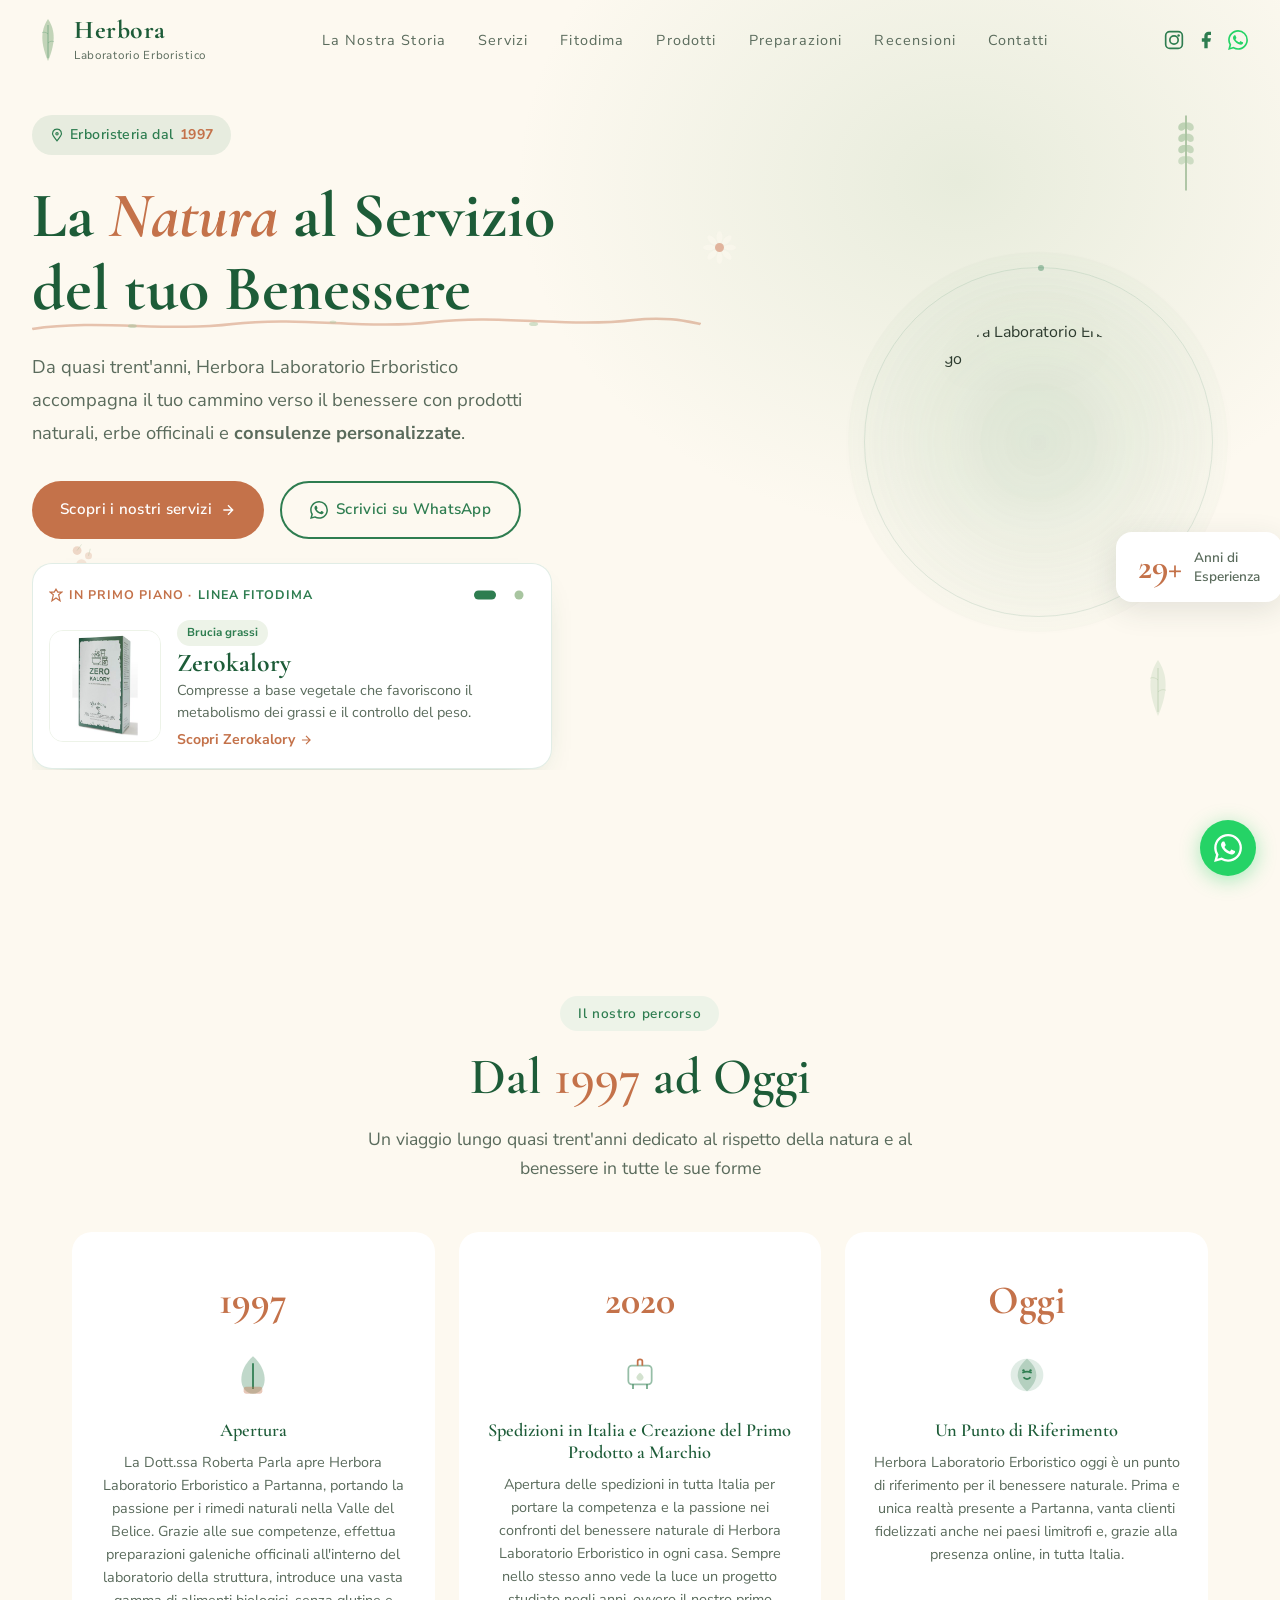
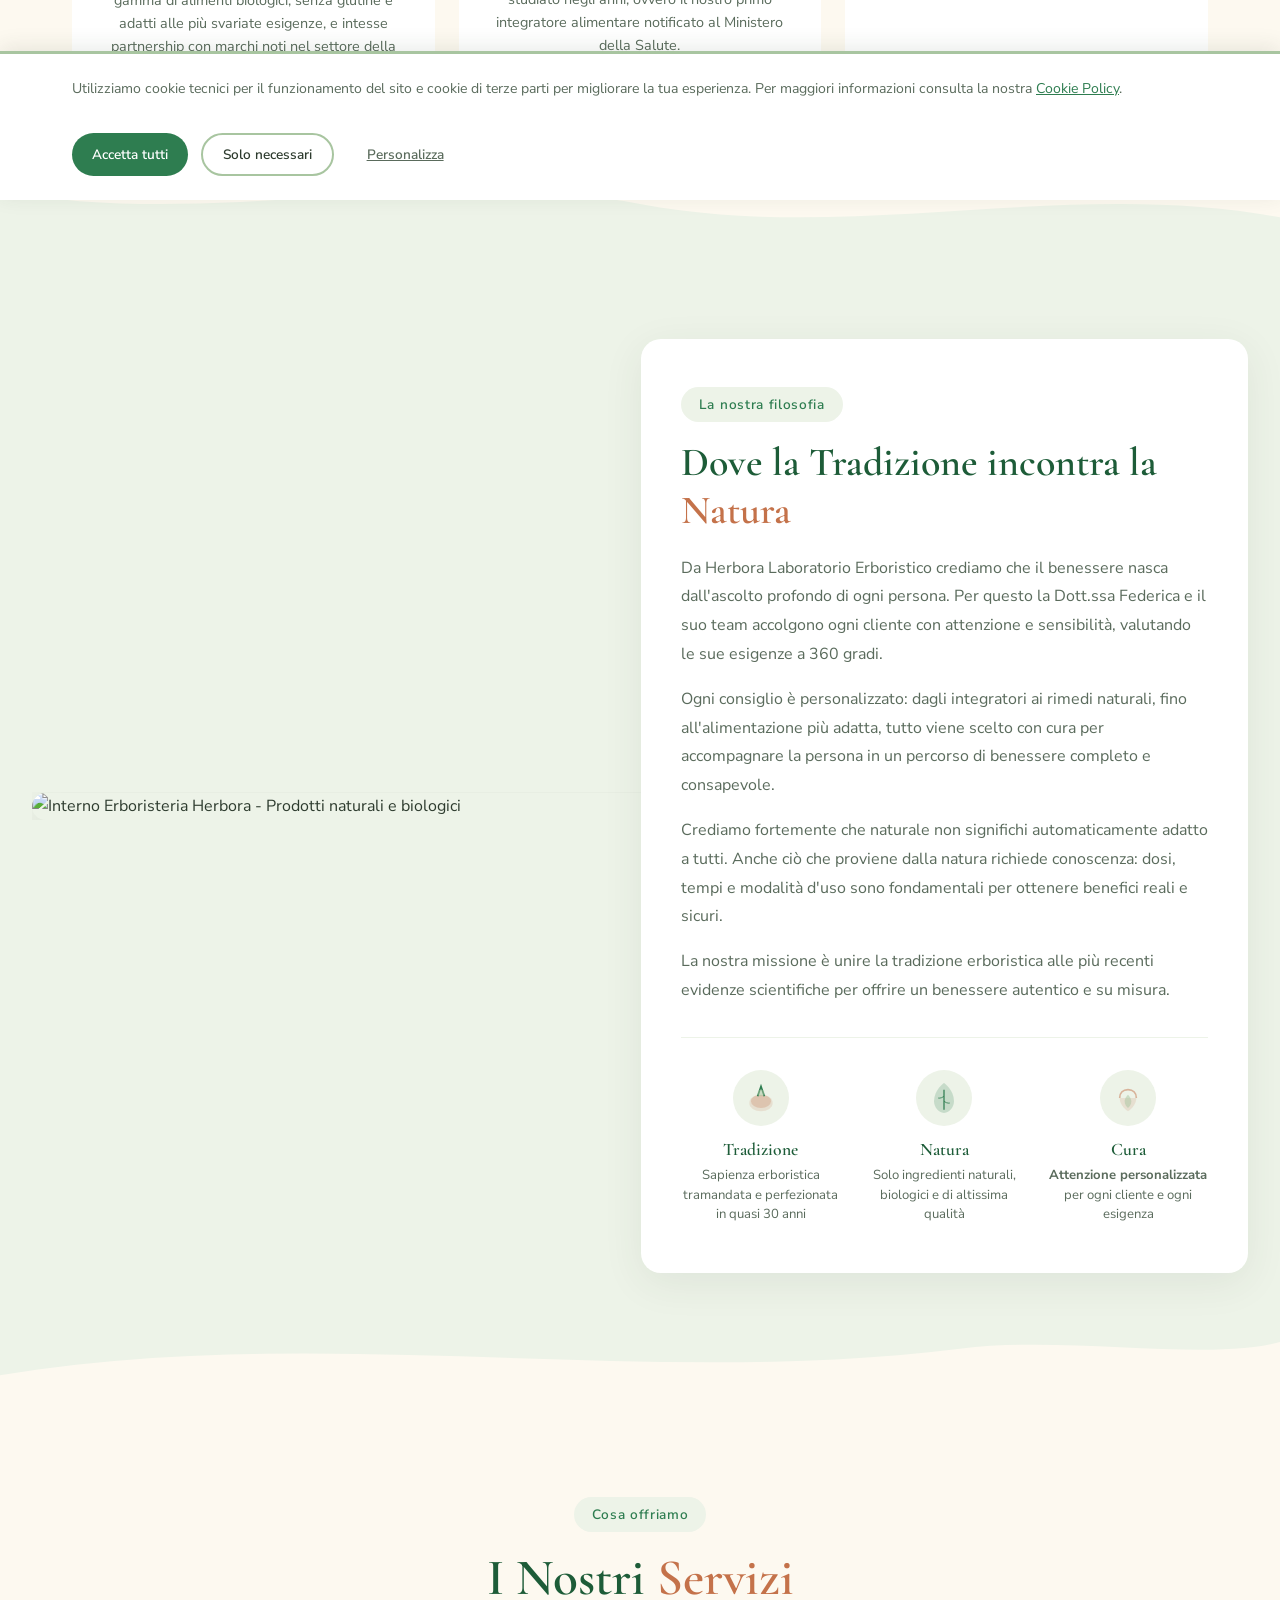
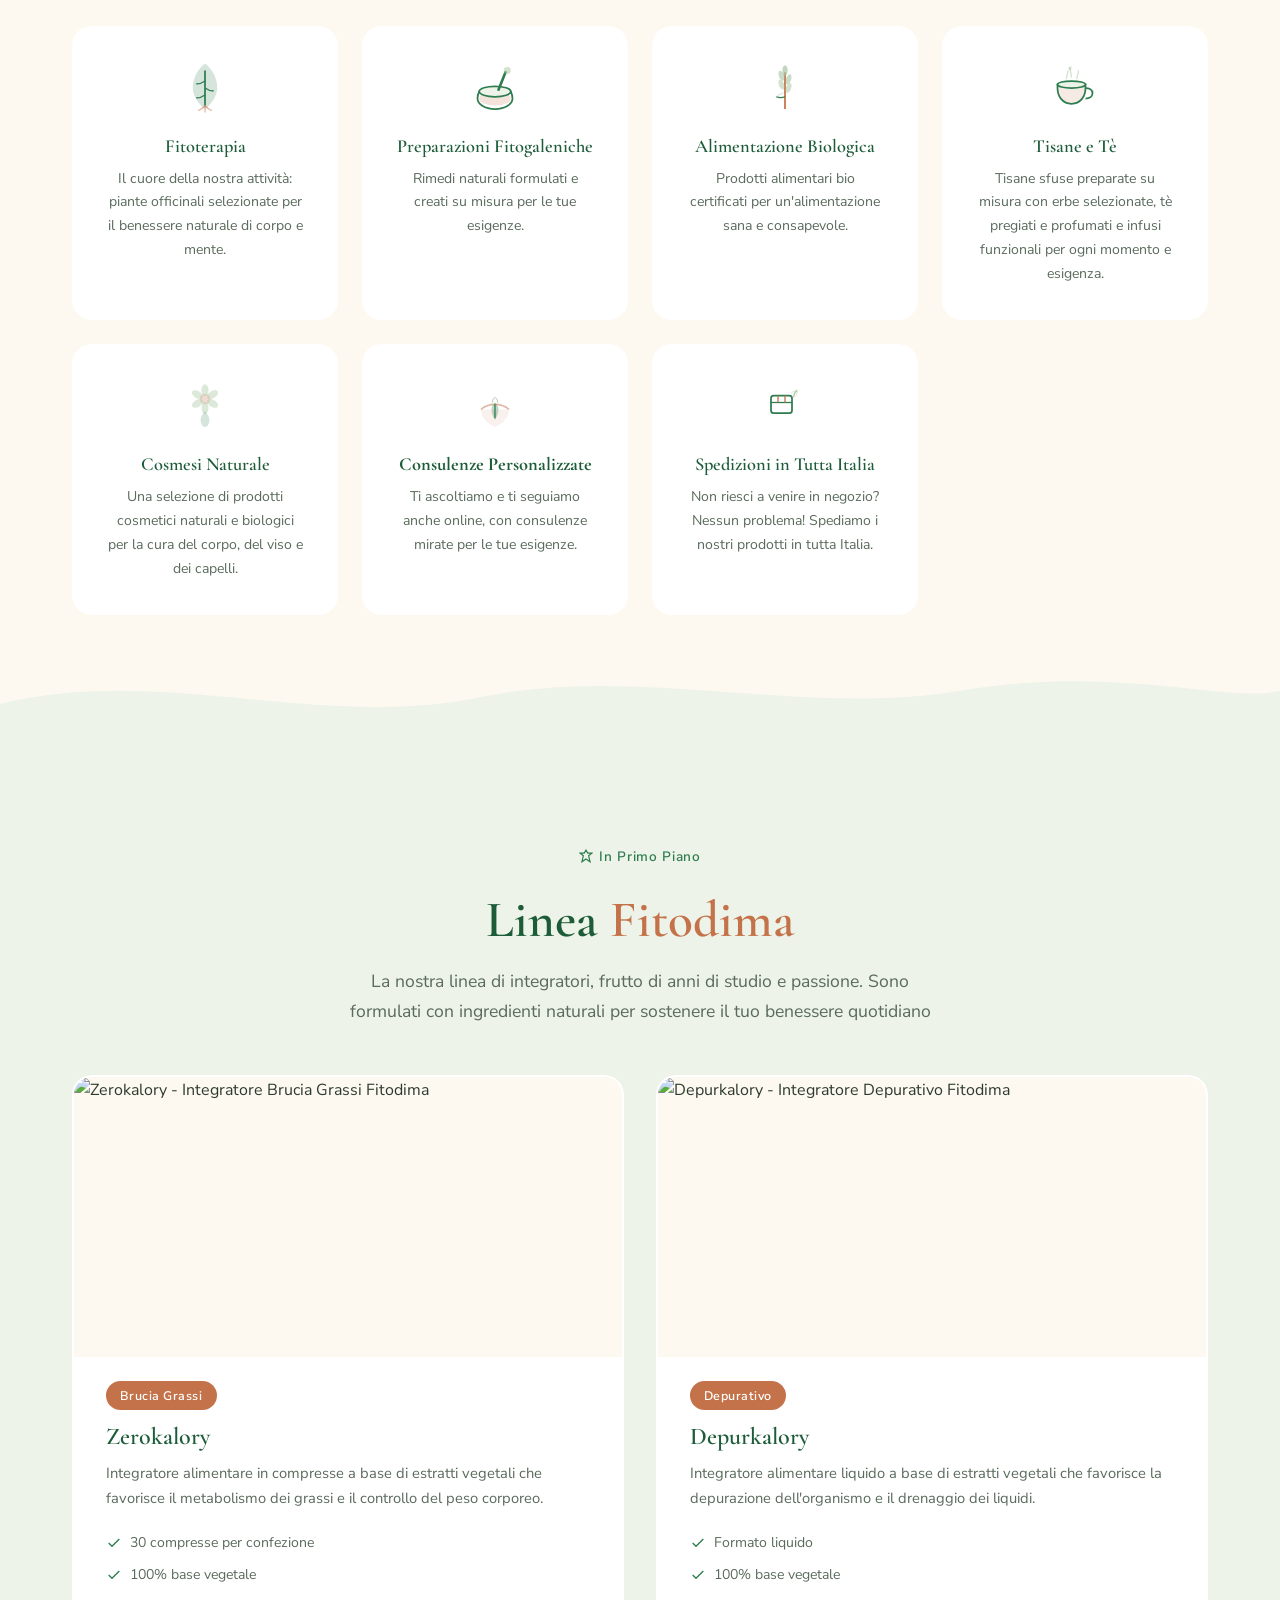
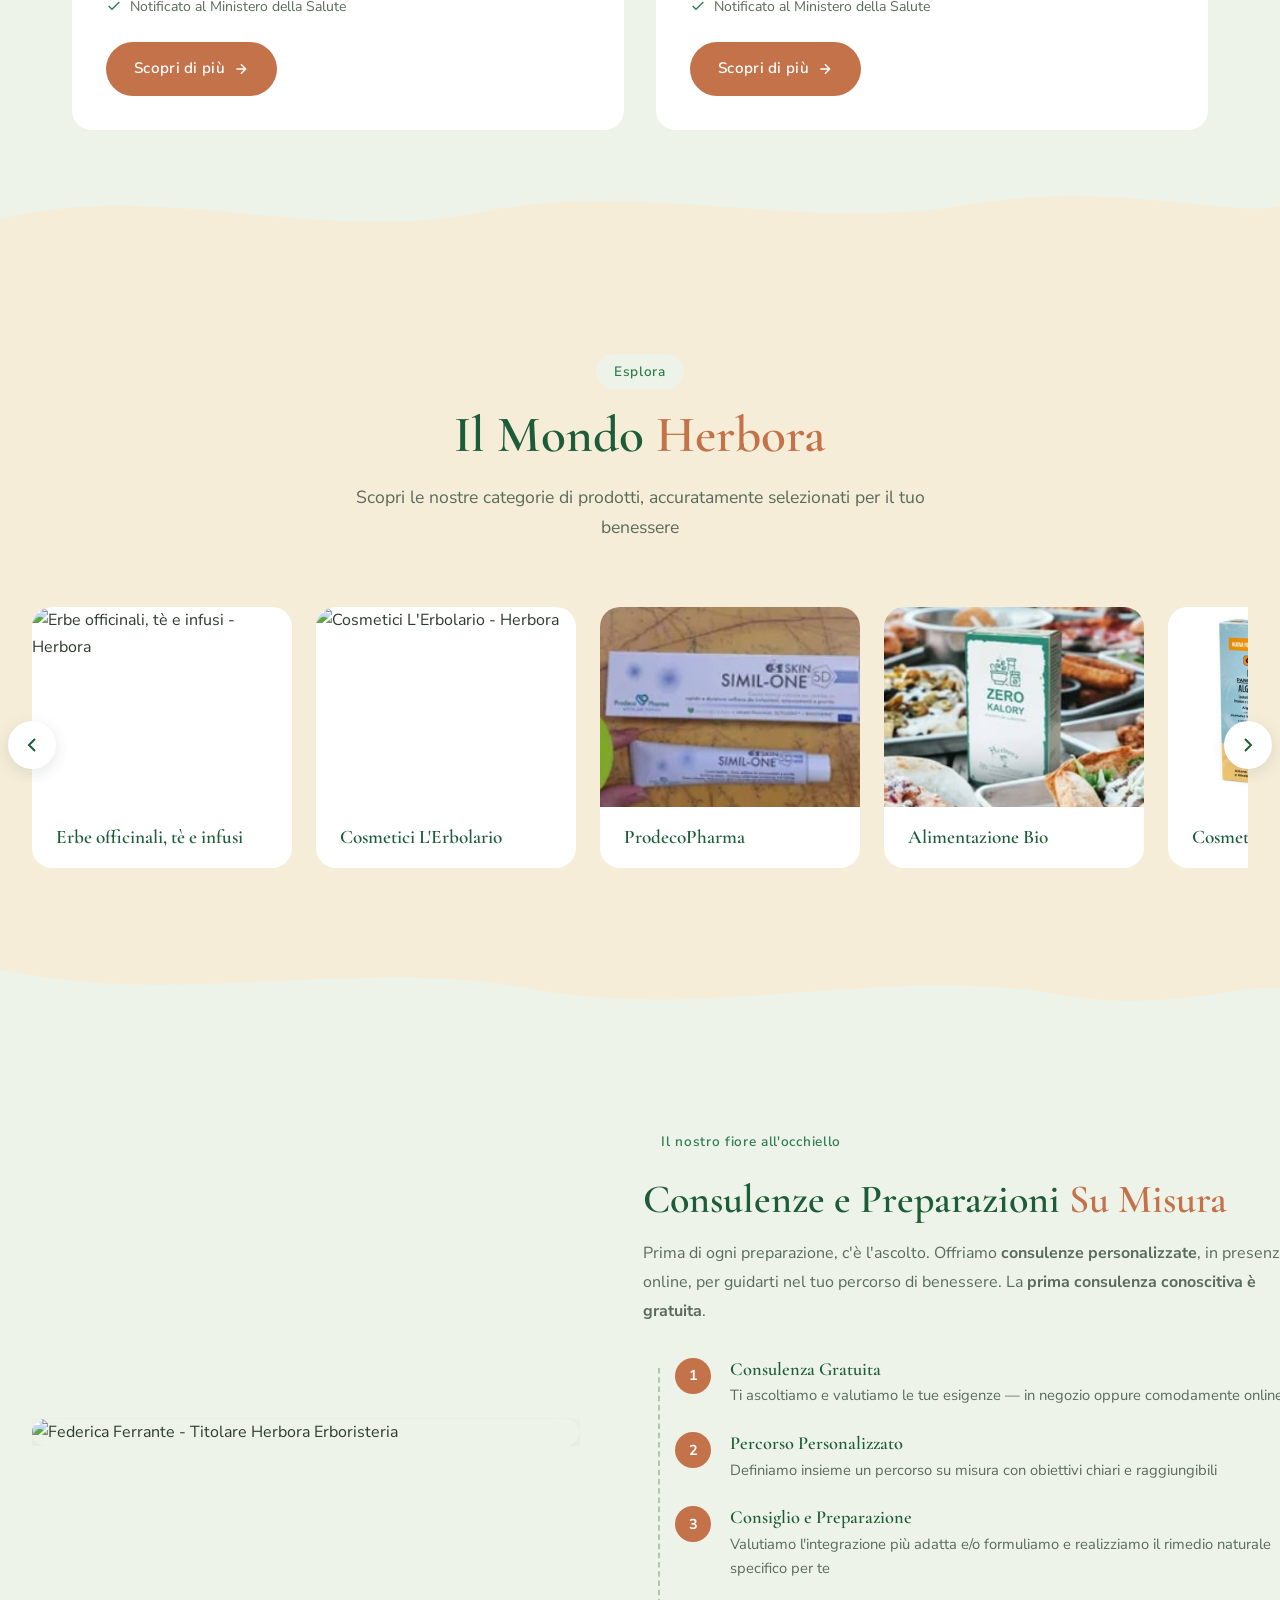
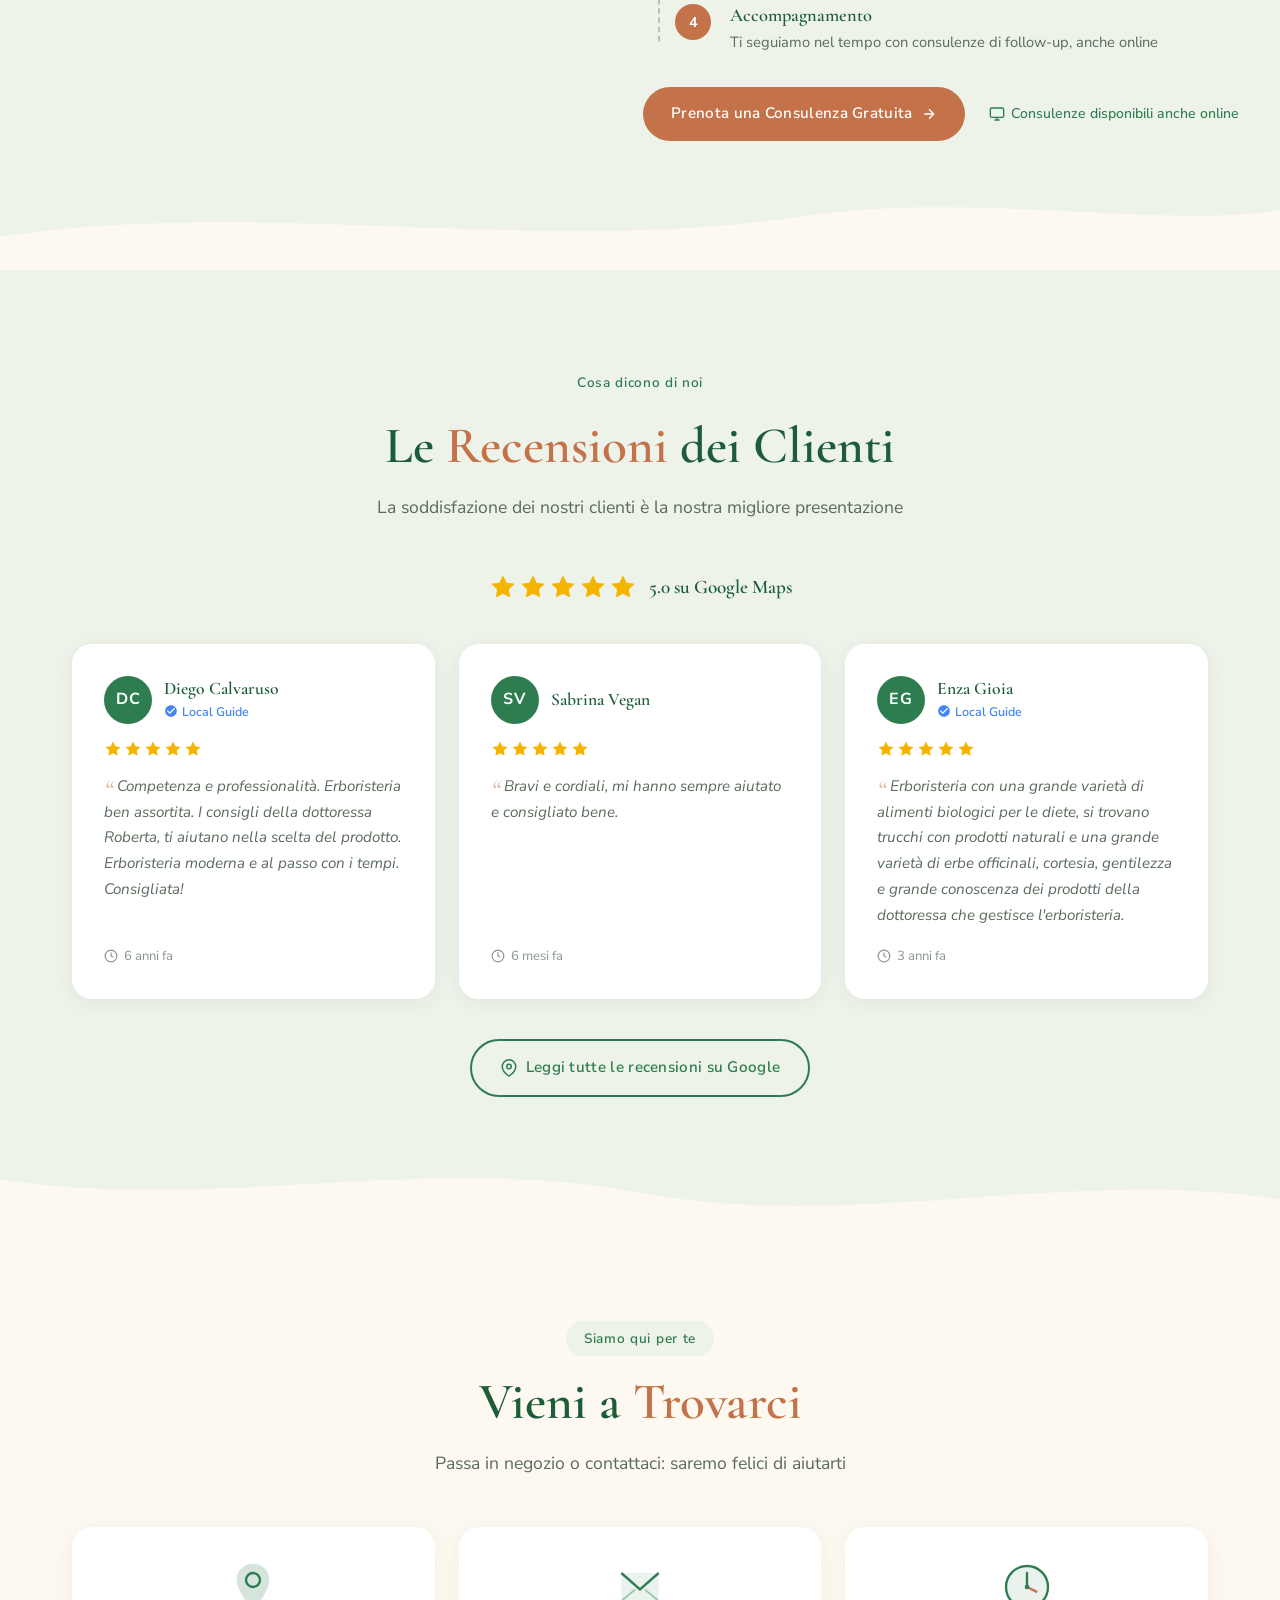
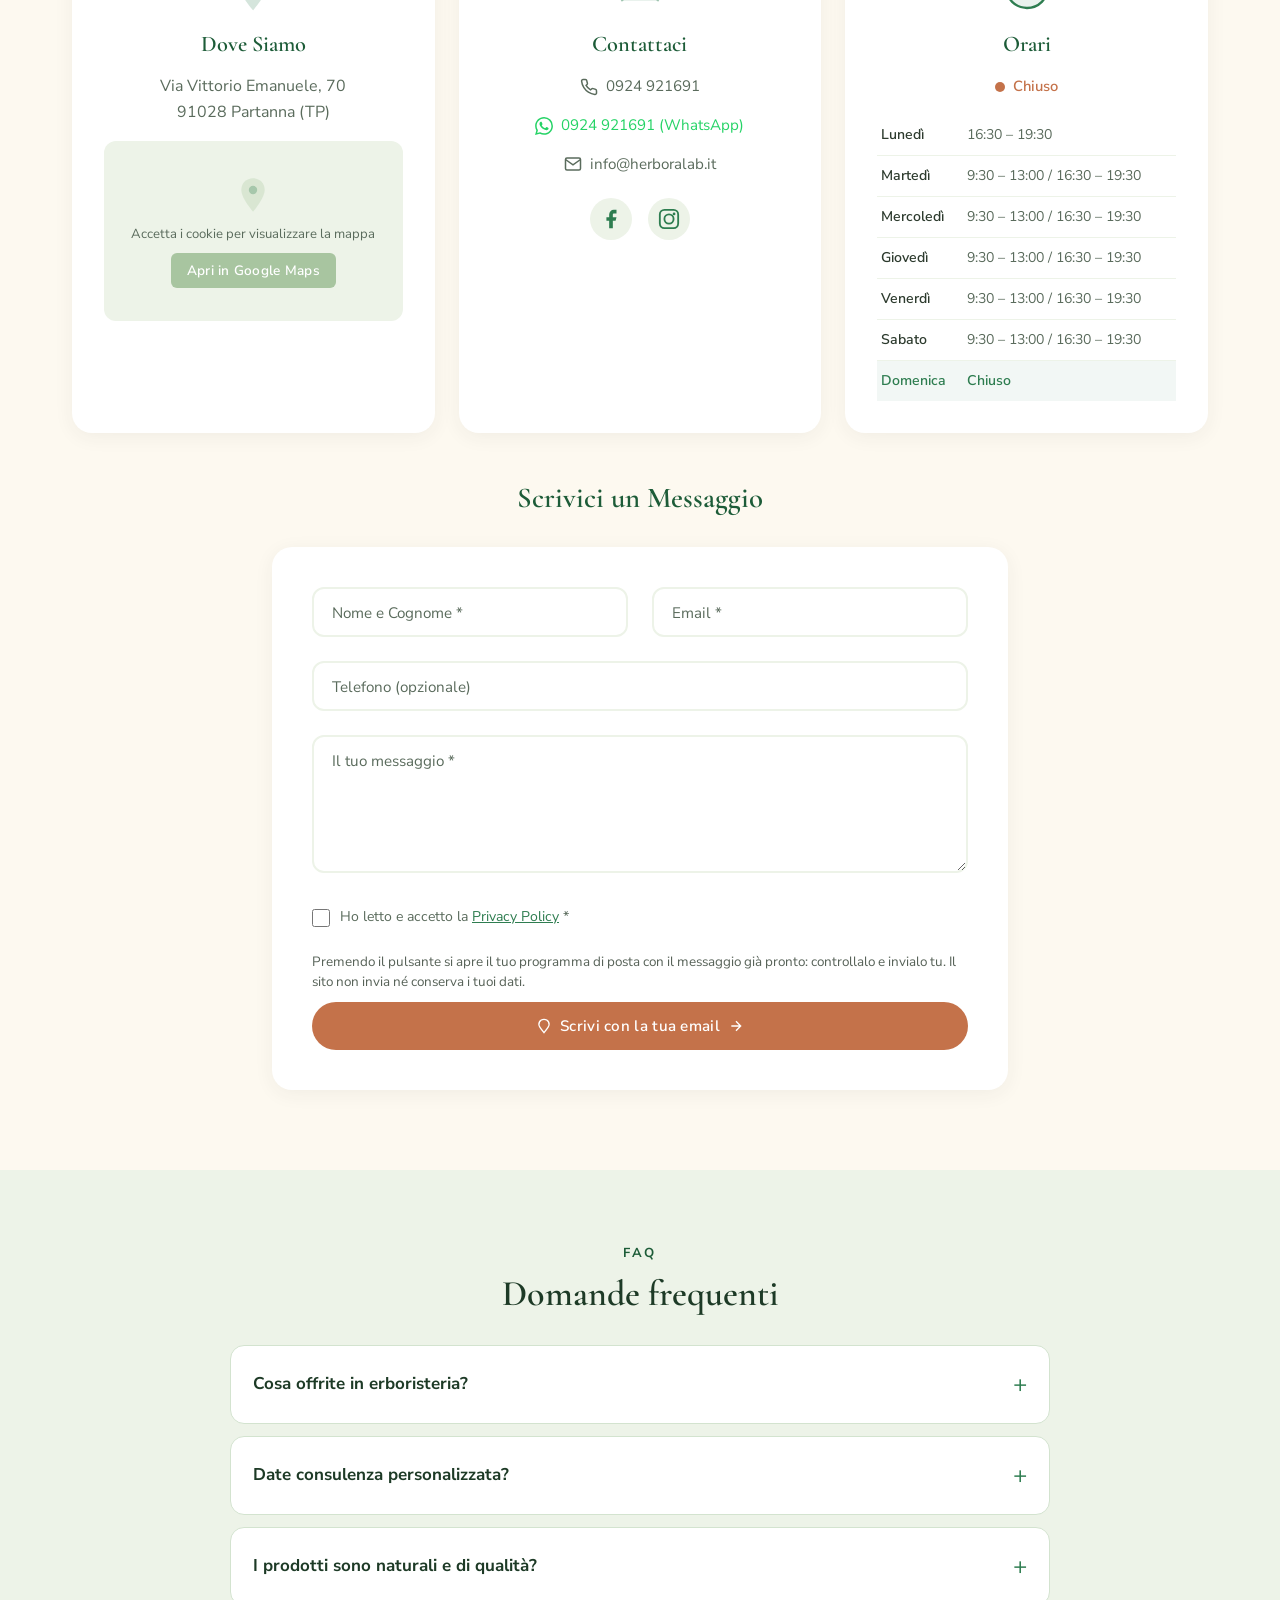
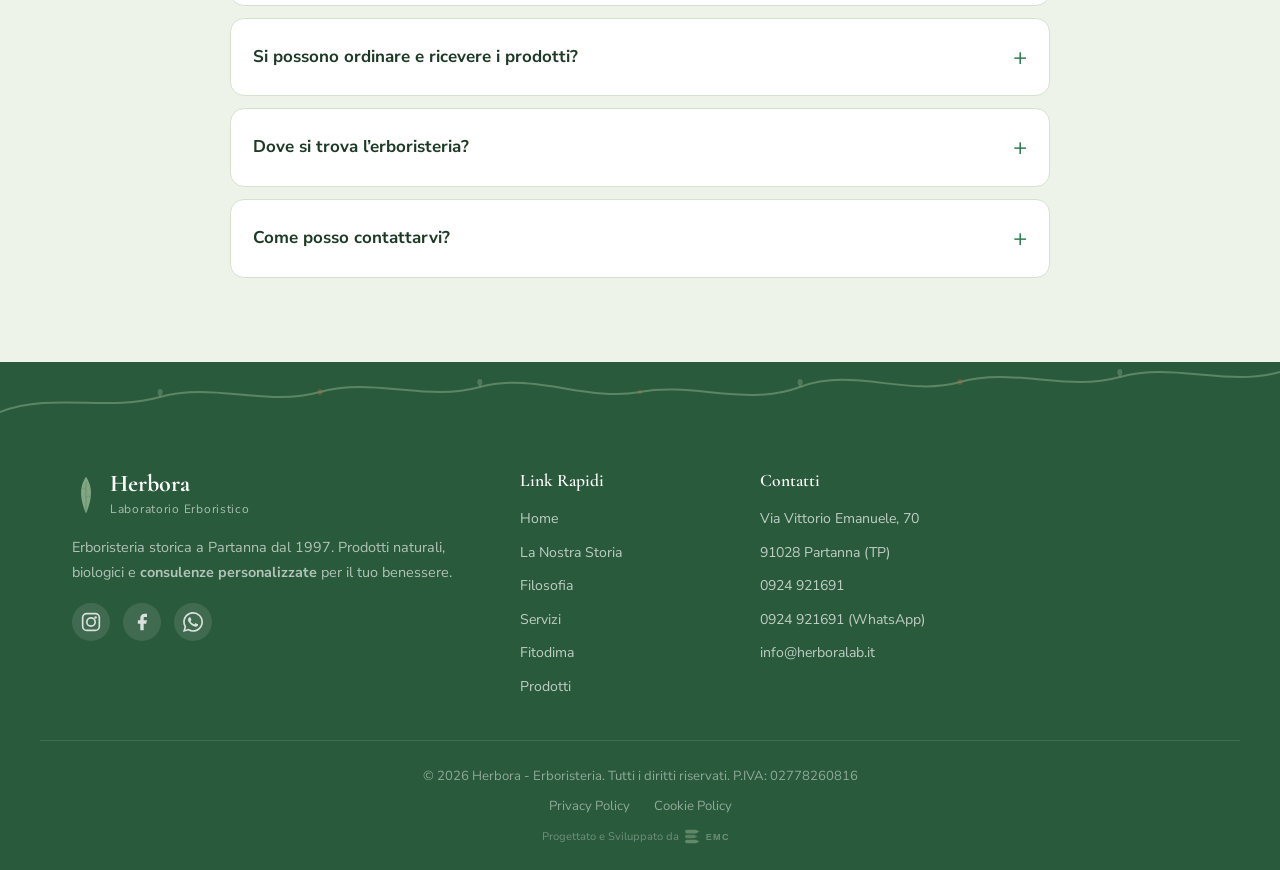
==== index.html @ ac03bdc7 "Home: prodotti della Linea Fitodima in primo piano, a turno, nella parte iniziale - riquadro sotto i" ====
<!DOCTYPE html>
<html lang="it">
<head>
    <meta charset="UTF-8">
    <meta name="viewport" content="width=device-width, initial-scale=1.0">
    <title>Herbora Laboratorio Erboristico - Erboristeria a Partanna dal 1997 | Fitoterapia, Prodotti Naturali e Biologici</title>
    <meta name="description" content="Herbora, erboristeria storica a Partanna (TP) dal 1997. Fitoterapia, preparazioni galeniche, cosmetici naturali, alimentazione biologica e consulenze personalizzate con Federica Ferrante.">
    <meta name="geo.region" content="IT-TP">
    <meta name="geo.placename" content="Partanna">
    <meta name="geo.position" content="37.7284;12.8892">
    <meta name="ICBM" content="37.7284, 12.8892">
    <meta name="twitter:card" content="summary">
    <meta name="twitter:title" content="Herbora - Erboristeria a Partanna dal 1997">
    <meta name="twitter:description" content="La natura al servizio del tuo benessere. Fitoterapia, prodotti naturali e biologici, consulenze personalizzate.">
    <meta name="keywords" content="erboristeria Partanna, fitoterapia, prodotti naturali, biologico, tisane, cosmetici naturali, preparazioni galeniche, Herbora, Federica Ferrante, erboristeria Trapani, L'Erbolario, ProdecoPharma, PuroBio, Gianluca Mech, GUAM, alimentazione bio">
    <meta name="author" content="Herbora - Erboristeria">
    <meta name="robots" content="index, follow">
    <link rel="canonical" href="https://herboralab.it/">

    <!-- Open Graph -->
    <meta property="og:type" content="website">
    <meta property="og:title" content="Herbora - Erboristeria a Partanna dal 1997">
    <meta property="og:description" content="La natura al servizio del tuo benessere. Fitoterapia, prodotti naturali e biologici, consulenze personalizzate.">
    <meta property="og:url" content="https://herboralab.it/">
    <meta property="og:site_name" content="Herbora">
    <meta property="og:locale" content="it_IT">

    <link rel="icon" type="image/png" href="images/logo.png">

    <!-- Google Fonts -->
    <link rel="preconnect" href="https://fonts.googleapis.com">
    <link rel="preconnect" href="https://fonts.gstatic.com" crossorigin>
    <link href="https://fonts.googleapis.com/css2?family=Cormorant+Garamond:ital,wght@0,400;0,500;0,600;0,700;1,400;1,500&family=Nunito+Sans:wght@300;400;500;600;700&display=swap" rel="stylesheet">

    <link rel="stylesheet" href="css/style.css">

    <!-- Schema.org -->
    <script type="application/ld+json">
    {
        "@context": "https://schema.org",
        "@type": "HealthAndBeautyBusiness",
        "name": "Herbora - Erboristeria",
        "description": "Erboristeria storica a Partanna dal 1997. Fitoterapia, preparazioni galeniche, cosmetici naturali, alimentazione biologica e consulenze personalizzate.",
        "url": "https://herboralab.it",
        "telephone": "+390924921691",
        "email": "info@herboralab.it",
        "foundingDate": "1997",
        "founder": {
            "@type": "Person",
            "name": "Federica Ferrante"
        },
        "address": {
            "@type": "PostalAddress",
            "streetAddress": "Via Vittorio Emanuele, 70",
            "addressLocality": "Partanna",
            "addressRegion": "TP",
            "postalCode": "91028",
            "addressCountry": "IT"
        },
        "geo": {
            "@type": "GeoCoordinates",
            "latitude": 37.7284,
            "longitude": 12.8892
        },
        "openingHoursSpecification": [
            {
                "@type": "OpeningHoursSpecification",
                "dayOfWeek": "Monday",
                "opens": "16:30",
                "closes": "19:30"
            },
            {
                "@type": "OpeningHoursSpecification",
                "dayOfWeek": ["Tuesday","Wednesday","Thursday","Friday","Saturday"],
                "opens": "09:30",
                "closes": "13:00"
            },
            {
                "@type": "OpeningHoursSpecification",
                "dayOfWeek": ["Tuesday","Wednesday","Thursday","Friday","Saturday"],
                "opens": "16:30",
                "closes": "19:30"
            }
        ],
        "hasOfferCatalog": {
            "@type": "OfferCatalog",
            "name": "Servizi Herbora",
            "itemListElement": [
                {"@type": "Offer", "itemOffered": {"@type": "Service", "name": "Fitoterapia"}},
                {"@type": "Offer", "itemOffered": {"@type": "Service", "name": "Preparazioni Fitogaleniche"}},
                {"@type": "Offer", "itemOffered": {"@type": "Service", "name": "Alimentazione Biologica"}},
                {"@type": "Offer", "itemOffered": {"@type": "Service", "name": "Consulenze Personalizzate"}},
                {"@type": "Offer", "itemOffered": {"@type": "Service", "name": "Cosmetici Naturali"}},
                {"@type": "Offer", "itemOffered": {"@type": "Service", "name": "Tisane e Tè"}},
                {"@type": "Offer", "itemOffered": {"@type": "Service", "name": "Spedizioni in Italia"}}
            ]
        },
        "sameAs": [
            "https://www.facebook.com/Dott.ssaRobertaParla/?locale=it_IT",
            "https://www.instagram.com/herbora_parla?igsh=dG9mOWo2czh0NHE0"
        ]
    }
    </script>
<script type="application/ld+json">{"@context":"https://schema.org","@type":"FAQPage","mainEntity":[{"@type":"Question","name":"Cosa offrite in erboristeria?","acceptedAnswer":{"@type":"Answer","text":"Prodotti naturali, erbe officinali, integratori, tisane, cosmesi naturale e rimedi della tradizione erboristica, selezionati con cura."}},{"@type":"Question","name":"Date consulenza personalizzata?","acceptedAnswer":{"@type":"Answer","text":"Sì: ti aiutiamo a scegliere il prodotto più adatto alle tue esigenze, con consigli su misura."}},{"@type":"Question","name":"I prodotti sono naturali e di qualità?","acceptedAnswer":{"@type":"Answer","text":"Sì, selezioniamo prodotti naturali e di qualità, nel rispetto della tradizione erboristica e del benessere della persona."}},{"@type":"Question","name":"Si possono ordinare e ricevere i prodotti?","acceptedAnswer":{"@type":"Answer","text":"Contattaci per disponibilità e ordini: ti spieghiamo come ricevere i prodotti che cerchi."}},{"@type":"Question","name":"Dove si trova l’erboristeria?","acceptedAnswer":{"@type":"Answer","text":"A Partanna (TP), in Sicilia."}},{"@type":"Question","name":"Come posso contattarvi?","acceptedAnswer":{"@type":"Answer","text":"Passa a trovarci in erboristeria oppure scrivici: siamo felici di consigliarti."}}]}</script>
</head>
<body>

    <!-- ========== NAVBAR ========== -->
    <nav class="navbar" id="navbar">
        <div class="navbar-container">
            <a href="#" class="navbar-brand">
                <svg class="navbar-logo" viewBox="0 0 50 80" xmlns="http://www.w3.org/2000/svg" aria-hidden="true">
                    <path d="M25 5 C15 20, 10 40, 25 75 C40 40, 35 20, 25 5z" fill="#A8C5A0" opacity="0.7"/>
                    <line x1="25" y1="15" x2="25" y2="70" stroke="#2E7D50" stroke-width="1.2" opacity="0.6"/>
                    <path d="M25 30 C20 25, 15 28, 15 28" fill="none" stroke="#2E7D50" stroke-width="0.8" opacity="0.5"/>
                    <path d="M25 45 C30 40, 35 43, 35 43" fill="none" stroke="#2E7D50" stroke-width="0.8" opacity="0.5"/>
                </svg>
                <div class="navbar-brand-text">
                    <span>Herbora</span>
                    <span class="brand-subtitle">Laboratorio Erboristico</span>
                </div>
            </a>

            <div class="navbar-links" id="navbarLinks">
                <a href="#storia" class="nav-link">La Nostra Storia</a>
                <a href="#servizi" class="nav-link">Servizi</a>
                <a href="#fitodima" class="nav-link">Fitodima</a>
                <a href="#prodotti" class="nav-link">Prodotti</a>
                <a href="#preparazioni" class="nav-link">Preparazioni</a>
                <a href="#recensioni" class="nav-link">Recensioni</a>
                <a href="#contatti" class="nav-link">Contatti</a>
            </div>

            <div class="navbar-social">
                <a href="https://www.instagram.com/herbora_parla?igsh=dG9mOWo2czh0NHE0" target="_blank" rel="noopener" aria-label="Instagram" class="navbar-social-link">
                    <svg width="20" height="20" viewBox="0 0 24 24" fill="none" stroke="currentColor" stroke-width="2"><rect x="2" y="2" width="20" height="20" rx="5"/><circle cx="12" cy="12" r="5"/><circle cx="17.5" cy="6.5" r="1.5" fill="currentColor" stroke="none"/></svg>
                </a>
                <a href="https://www.facebook.com/Dott.ssaRobertaParla/?locale=it_IT" target="_blank" rel="noopener" aria-label="Facebook" class="navbar-social-link">
                    <svg width="20" height="20" viewBox="0 0 24 24" fill="currentColor"><path d="M18 2h-3a5 5 0 00-5 5v3H7v4h3v8h4v-8h3l1-4h-4V7a1 1 0 011-1h3z"/></svg>
                </a>
                <a href="https://wa.me/390924921691?text=Ciao%2C%20vorrei%20informazioni%20sui%20vostri%20prodotti" target="_blank" rel="noopener" aria-label="WhatsApp" class="navbar-social-link navbar-social-wa">
                    <svg width="20" height="20" viewBox="0 0 24 24" fill="currentColor"><path d="M17.472 14.382c-.297-.149-1.758-.867-2.03-.967-.273-.099-.471-.148-.67.15-.197.297-.767.966-.94 1.164-.173.199-.347.223-.644.075-.297-.15-1.255-.463-2.39-1.475-.883-.788-1.48-1.761-1.653-2.059-.173-.297-.018-.458.13-.606.134-.133.298-.347.446-.52.149-.174.198-.298.298-.497.099-.198.05-.371-.025-.52-.075-.149-.669-1.612-.916-2.207-.242-.579-.487-.5-.669-.51-.173-.008-.371-.01-.57-.01-.198 0-.52.074-.792.372-.272.297-1.04 1.016-1.04 2.479 0 1.462 1.065 2.875 1.213 3.074.149.198 2.096 3.2 5.077 4.487.709.306 1.262.489 1.694.625.712.227 1.36.195 1.871.118.571-.085 1.758-.719 2.006-1.413.248-.694.248-1.289.173-1.413-.074-.124-.272-.198-.57-.347m-5.421 7.403h-.004a9.87 9.87 0 01-5.031-1.378l-.361-.214-3.741.982.998-3.648-.235-.374a9.86 9.86 0 01-1.51-5.26c.001-5.45 4.436-9.884 9.888-9.884 2.64 0 5.122 1.03 6.988 2.898a9.825 9.825 0 012.893 6.994c-.003 5.45-4.437 9.884-9.885 9.884m8.413-18.297A11.815 11.815 0 0012.05 0C5.495 0 .16 5.335.157 11.892c0 2.096.547 4.142 1.588 5.945L.057 24l6.305-1.654a11.882 11.882 0 005.683 1.448h.005c6.554 0 11.89-5.335 11.893-11.893a11.821 11.821 0 00-3.48-8.413z"/></svg>
                </a>
            </div>

            <!-- Mobile toggle -->
            <button class="navbar-toggle" id="navbarToggle" aria-label="Apri menu">
                <svg viewBox="0 0 24 24" width="28" height="28" fill="none" stroke="#2E7D50" stroke-width="2" stroke-linecap="round">
                    <line x1="3" y1="6" x2="21" y2="6"/>
                    <line x1="3" y1="12" x2="21" y2="12"/>
                    <line x1="3" y1="18" x2="21" y2="18"/>
                </svg>
            </button>
        </div>
    </nav>

    <!-- Mobile overlay -->
    <div class="mobile-overlay" id="mobileOverlay">
        <!-- Botanical SVG pattern background -->
        <svg class="mobile-overlay-pattern" viewBox="0 0 400 800" preserveAspectRatio="xMidYMid slice" xmlns="http://www.w3.org/2000/svg">
            <defs>
                <pattern id="botanicalPattern" x="0" y="0" width="200" height="200" patternUnits="userSpaceOnUse">
                    <path d="M50 10c0 0-20 15-20 40s10 30 20 40c10-10 20-15 20-40S50 10 50 10z" fill="none" stroke="#A8C5A0" stroke-width="0.5" opacity="0.3"/>
                    <path d="M150 60c0 0-15 10-15 30s7 22 15 30c8-8 15-10 15-30S150 60 150 60z" fill="none" stroke="#A8C5A0" stroke-width="0.5" opacity="0.2"/>
                    <circle cx="100" cy="150" r="8" fill="none" stroke="#A8C5A0" stroke-width="0.5" opacity="0.15"/>
                    <path d="M100 142 L100 158" fill="none" stroke="#A8C5A0" stroke-width="0.5" opacity="0.15"/>
                </pattern>
            </defs>
            <rect width="100%" height="100%" fill="url(#botanicalPattern)"/>
        </svg>
        <div class="mobile-nav-links">
            <a href="#storia" class="mobile-link">La nostra storia</a>
            <a href="#filosofia" class="mobile-link">Filosofia</a>
            <a href="#servizi" class="mobile-link">Servizi</a>
            <a href="#fitodima" class="mobile-link">Fitodima</a>
            <a href="#prodotti" class="mobile-link">Prodotti</a>
            <a href="#preparazioni" class="mobile-link">Preparazioni</a>
            <a href="#recensioni" class="mobile-link">Recensioni</a>
            <a href="#contatti" class="mobile-link">Contatti</a>
            <div class="mobile-social">
                <a href="https://www.instagram.com/herbora_parla?igsh=dG9mOWo2czh0NHE0" target="_blank" rel="noopener" aria-label="Instagram" class="mobile-social-link">
                    <svg width="24" height="24" viewBox="0 0 24 24" fill="none" stroke="currentColor" stroke-width="2"><rect x="2" y="2" width="20" height="20" rx="5"/><circle cx="12" cy="12" r="5"/><circle cx="17.5" cy="6.5" r="1.5" fill="currentColor" stroke="none"/></svg>
                </a>
                <a href="https://www.facebook.com/Dott.ssaRobertaParla/?locale=it_IT" target="_blank" rel="noopener" aria-label="Facebook" class="mobile-social-link">
                    <svg width="24" height="24" viewBox="0 0 24 24" fill="currentColor"><path d="M18 2h-3a5 5 0 00-5 5v3H7v4h3v8h4v-8h3l1-4h-4V7a1 1 0 011-1h3z"/></svg>
                </a>
                <a href="https://wa.me/390924921691?text=Ciao%2C%20vorrei%20informazioni%20sui%20vostri%20prodotti" target="_blank" rel="noopener" aria-label="WhatsApp" class="mobile-social-link mobile-social-wa">
                    <svg width="24" height="24" viewBox="0 0 24 24" fill="currentColor"><path d="M17.472 14.382c-.297-.149-1.758-.867-2.03-.967-.273-.099-.471-.148-.67.15-.197.297-.767.966-.94 1.164-.173.199-.347.223-.644.075-.297-.15-1.255-.463-2.39-1.475-.883-.788-1.48-1.761-1.653-2.059-.173-.297-.018-.458.13-.606.134-.133.298-.347.446-.52.149-.174.198-.298.298-.497.099-.198.05-.371-.025-.52-.075-.149-.669-1.612-.916-2.207-.242-.579-.487-.5-.669-.51-.173-.008-.371-.01-.57-.01-.198 0-.52.074-.792.372-.272.297-1.04 1.016-1.04 2.479 0 1.462 1.065 2.875 1.213 3.074.149.198 2.096 3.2 5.077 4.487.709.306 1.262.489 1.694.625.712.227 1.36.195 1.871.118.571-.085 1.758-.719 2.006-1.413.248-.694.248-1.289.173-1.413-.074-.124-.272-.198-.57-.347m-5.421 7.403h-.004a9.87 9.87 0 01-5.031-1.378l-.361-.214-3.741.982.998-3.648-.235-.374a9.86 9.86 0 01-1.51-5.26c.001-5.45 4.436-9.884 9.888-9.884 2.64 0 5.122 1.03 6.988 2.898a9.825 9.825 0 012.893 6.994c-.003 5.45-4.437 9.884-9.885 9.884m8.413-18.297A11.815 11.815 0 0012.05 0C5.495 0 .16 5.335.157 11.892c0 2.096.547 4.142 1.588 5.945L.057 24l6.305-1.654a11.882 11.882 0 005.683 1.448h.005c6.554 0 11.89-5.335 11.893-11.893a11.821 11.821 0 00-3.48-8.413z"/></svg>
                </a>
            </div>
        </div>
    </div>

    <!-- ========== HERO ========== -->
    <section class="hero" id="hero">
        <!-- Radial wash -->
        <div class="hero-wash"></div>

        <!-- Floating botanicals -->
        <svg class="hero-botanical hero-botanical-1" viewBox="0 0 80 120" xmlns="http://www.w3.org/2000/svg">
            <!-- Rosemary sprig -->
            <line x1="40" y1="10" x2="40" y2="110" stroke="#7BA374" stroke-width="1.5"/>
            <path d="M40 20 C35 18, 28 22, 30 28 C32 32, 38 30, 40 26" fill="#A8C5A0" opacity="0.7"/>
            <path d="M40 20 C45 18, 52 22, 50 28 C48 32, 42 30, 40 26" fill="#A8C5A0" opacity="0.6"/>
            <path d="M40 35 C35 33, 28 37, 30 43 C32 47, 38 45, 40 41" fill="#A8C5A0" opacity="0.7"/>
            <path d="M40 35 C45 33, 52 37, 50 43 C48 47, 42 45, 40 41" fill="#A8C5A0" opacity="0.6"/>
            <path d="M40 50 C35 48, 28 52, 30 58 C32 62, 38 60, 40 56" fill="#A8C5A0" opacity="0.7"/>
            <path d="M40 50 C45 48, 52 52, 50 58 C48 62, 42 60, 40 56" fill="#A8C5A0" opacity="0.6"/>
            <path d="M40 65 C35 63, 28 67, 30 73 C32 77, 38 75, 40 71" fill="#A8C5A0" opacity="0.5"/>
            <path d="M40 65 C45 63, 52 67, 50 73 C48 77, 42 75, 40 71" fill="#A8C5A0" opacity="0.5"/>
        </svg>

        <svg class="hero-botanical hero-botanical-2" viewBox="0 0 60 60" xmlns="http://www.w3.org/2000/svg">
            <!-- Chamomile -->
            <circle cx="30" cy="30" r="6" fill="#D4896A" opacity="0.6"/>
            <ellipse cx="30" cy="16" rx="4" ry="8" fill="#FDF9F0" opacity="0.5" transform="rotate(0 30 30)"/>
            <ellipse cx="30" cy="16" rx="4" ry="8" fill="#FDF9F0" opacity="0.5" transform="rotate(45 30 30)"/>
            <ellipse cx="30" cy="16" rx="4" ry="8" fill="#FDF9F0" opacity="0.5" transform="rotate(90 30 30)"/>
            <ellipse cx="30" cy="16" rx="4" ry="8" fill="#FDF9F0" opacity="0.5" transform="rotate(135 30 30)"/>
            <ellipse cx="30" cy="16" rx="4" ry="8" fill="#FDF9F0" opacity="0.5" transform="rotate(180 30 30)"/>
            <ellipse cx="30" cy="16" rx="4" ry="8" fill="#FDF9F0" opacity="0.5" transform="rotate(225 30 30)"/>
            <ellipse cx="30" cy="16" rx="4" ry="8" fill="#FDF9F0" opacity="0.5" transform="rotate(270 30 30)"/>
            <ellipse cx="30" cy="16" rx="4" ry="8" fill="#FDF9F0" opacity="0.5" transform="rotate(315 30 30)"/>
        </svg>

        <svg class="hero-botanical hero-botanical-3" viewBox="0 0 50 80" xmlns="http://www.w3.org/2000/svg">
            <!-- Single leaf -->
            <path d="M25 5 C15 20, 10 40, 25 75 C40 40, 35 20, 25 5z" fill="#A8C5A0" opacity="0.25"/>
            <line x1="25" y1="15" x2="25" y2="70" stroke="#7BA374" stroke-width="1" opacity="0.4"/>
            <path d="M25 30 C20 25, 15 28, 15 28" fill="none" stroke="#7BA374" stroke-width="0.8" opacity="0.3"/>
            <path d="M25 45 C30 40, 35 43, 35 43" fill="none" stroke="#7BA374" stroke-width="0.8" opacity="0.3"/>
        </svg>

        <svg class="hero-botanical hero-botanical-4" viewBox="0 0 40 40" xmlns="http://www.w3.org/2000/svg">
            <!-- Small berries -->
            <circle cx="15" cy="12" r="5" fill="#C4724A" opacity="0.25"/>
            <circle cx="28" cy="18" r="4" fill="#C4724A" opacity="0.2"/>
            <circle cx="20" cy="28" r="6" fill="#C4724A" opacity="0.15"/>
            <line x1="15" y1="12" x2="20" y2="5" stroke="#7BA374" stroke-width="0.8" opacity="0.3"/>
            <line x1="28" y1="18" x2="30" y2="10" stroke="#7BA374" stroke-width="0.8" opacity="0.3"/>
        </svg>

        <div class="hero-container">
            <div class="hero-content" data-organic="leaf-wipe">
                <span class="hero-badge">
                    <svg width="14" height="14" viewBox="0 0 24 24" fill="none" stroke="currentColor" stroke-width="2"><path d="M12 2C6 2 2 8 6 14c2 3 6 8 6 8s4-5 6-8c4-6 0-12-6-12z"/><circle cx="12" cy="10" r="2"/></svg>
                    Erboristeria dal <strong style="color:var(--terracotta)">1997</strong>
                </span>
                <h1 class="hero-title">
                    La <span class="hero-title-accent">Natura</span> al Servizio<br>
                    del tuo Benessere
                    <!-- Vine underline SVG -->
                    <svg class="hero-vine-underline" viewBox="0 0 300 20" xmlns="http://www.w3.org/2000/svg" preserveAspectRatio="none">
                        <path d="M0 15 C30 5, 60 18, 90 10 C120 2, 150 16, 180 8 C210 0, 240 14, 270 6 C285 2, 295 8, 300 10" fill="none" stroke="#C4724A" stroke-width="2.5" opacity="0.4"/>
                        <circle cx="45" cy="12" r="2" fill="#A8C5A0" opacity="0.5"/>
                        <circle cx="135" cy="8" r="1.5" fill="#A8C5A0" opacity="0.4"/>
                        <circle cx="225" cy="10" r="2" fill="#A8C5A0" opacity="0.5"/>
                    </svg>
                </h1>
                <p class="hero-subtitle">Da quasi trent'anni, Herbora Laboratorio Erboristico accompagna il tuo cammino verso il benessere con prodotti naturali, erbe officinali e <strong>consulenze personalizzate</strong>.</p>
                <div class="hero-ctas">
                    <a href="#servizi" class="btn btn-primary">
                        Scopri i nostri servizi
                        <svg width="16" height="16" viewBox="0 0 24 24" fill="none" stroke="currentColor" stroke-width="2"><path d="M5 12h14M12 5l7 7-7 7"/></svg>
                    </a>
                    <a href="https://wa.me/390924921691?text=Ciao%2C%20vorrei%20informazioni%20sui%20vostri%20prodotti" class="btn btn-whatsapp" target="_blank" rel="noopener">
                        <svg width="18" height="18" viewBox="0 0 24 24" fill="currentColor"><path d="M17.472 14.382c-.297-.149-1.758-.867-2.03-.967-.273-.099-.471-.148-.67.15-.197.297-.767.966-.94 1.164-.173.199-.347.223-.644.075-.297-.15-1.255-.463-2.39-1.475-.883-.788-1.48-1.761-1.653-2.059-.173-.297-.018-.458.13-.606.134-.133.298-.347.446-.52.149-.174.198-.298.298-.497.099-.198.05-.371-.025-.52-.075-.149-.669-1.612-.916-2.207-.242-.579-.487-.5-.669-.51-.173-.008-.371-.01-.57-.01-.198 0-.52.074-.792.372-.272.297-1.04 1.016-1.04 2.479 0 1.462 1.065 2.875 1.213 3.074.149.198 2.096 3.2 5.077 4.487.709.306 1.262.489 1.694.625.712.227 1.36.195 1.871.118.571-.085 1.758-.719 2.006-1.413.248-.694.248-1.289.173-1.413-.074-.124-.272-.198-.57-.347m-5.421 7.403h-.004a9.87 9.87 0 01-5.031-1.378l-.361-.214-3.741.982.998-3.648-.235-.374a9.86 9.86 0 01-1.51-5.26c.001-5.45 4.436-9.884 9.888-9.884 2.64 0 5.122 1.03 6.988 2.898a9.825 9.825 0 012.893 6.994c-.003 5.45-4.437 9.884-9.885 9.884m8.413-18.297A11.815 11.815 0 0012.05 0C5.495 0 .16 5.335.157 11.892c0 2.096.547 4.142 1.588 5.945L.057 24l6.305-1.654a11.882 11.882 0 005.683 1.448h.005c6.554 0 11.89-5.335 11.893-11.893a11.821 11.821 0 00-3.48-8.413z"/></svg>
                        Scrivici su WhatsApp
                    </a>
                </div>

                <!-- In primo piano: prodotti della Linea Fitodima, a turno -->
                <div class="hero-fitodima" id="heroFitodima" role="region" aria-roledescription="carosello" aria-label="Linea Fitodima in primo piano">
                    <div class="hero-fitodima-head">
                        <span class="hero-fitodima-label">
                            <svg width="14" height="14" viewBox="0 0 24 24" fill="none" stroke="currentColor" stroke-width="2"><path d="M12 2L9 7H2l5.5 4.5L5 22l7-5 7 5-2.5-10.5L22 7h-7z"/></svg>
                            <span class="hero-fitodima-pre">In primo piano ·</span> <a href="#fitodima">Linea Fitodima</a>
                        </span>
                        <div class="hero-fitodima-dots" role="tablist" aria-label="Scegli il prodotto">
                            <button type="button" role="tab" aria-selected="true" aria-controls="heroFito1" aria-label="Zerokalory"></button>
                            <button type="button" role="tab" aria-selected="false" aria-controls="heroFito2" aria-label="Depurkalory"></button>
                        </div>
                    </div>
                    <div class="hero-fitodima-slides">
                        <a class="hero-fitodima-slide is-active" id="heroFito1" href="zerokalory.html" role="tabpanel" aria-label="Zerokalory, 1 di 2">
                            <img src="images/fitodima/zerokalory.jpg" alt="Confezione di Zerokalory" width="400" height="400" loading="eager">
                            <span class="hero-fitodima-text">
                                <span class="hero-fitodima-badge">Brucia grassi</span>
                                <strong>Zerokalory</strong>
                                <span class="hero-fitodima-desc">Compresse a base vegetale che favoriscono il metabolismo dei grassi e il controllo del peso.</span>
                                <span class="hero-fitodima-cta">Scopri Zerokalory <svg width="14" height="14" viewBox="0 0 24 24" fill="none" stroke="currentColor" stroke-width="2"><path d="M5 12h14M12 5l7 7-7 7"/></svg></span>
                            </span>
                        </a>
                        <a class="hero-fitodima-slide" id="heroFito2" href="depurkalory.html" role="tabpanel" aria-label="Depurkalory, 2 di 2" aria-hidden="true" tabindex="-1">
                            <img src="images/fitodima/depurkalory.jpg" alt="Flacone di Depurkalory" width="400" height="400" loading="eager">
                            <span class="hero-fitodima-text">
                                <span class="hero-fitodima-badge">Depurativo</span>
                                <strong>Depurkalory</strong>
                                <span class="hero-fitodima-desc">Integratore liquido a base vegetale che favorisce la depurazione e il drenaggio dei liquidi.</span>
                                <span class="hero-fitodima-cta">Scopri Depurkalory <svg width="14" height="14" viewBox="0 0 24 24" fill="none" stroke="currentColor" stroke-width="2"><path d="M5 12h14M12 5l7 7-7 7"/></svg></span>
                            </span>
                        </a>
                    </div>
                </div>
            </div>

            <div class="hero-visual" data-organic="grow">
                <div class="hero-image-wrapper">
                    <div class="hero-logo-glow"></div>
                    <div class="hero-logo-ring"></div>
                    <img class="hero-logo" src="images/logo.png" alt="Herbora Laboratorio Erboristico - Logo" loading="eager">
                </div>
                <div class="hero-experience-card" data-organic="bloom">
                    <span class="hero-experience-number" id="anniEsperienza">27+</span>
                    <span class="hero-experience-text">Anni di<br>Esperienza</span>
                </div>
            </div>
        </div>

        <!-- Wave divider -->
        <div class="wave-divider">
            <svg viewBox="0 0 1440 120" preserveAspectRatio="none" xmlns="http://www.w3.org/2000/svg">
                <path d="M0,60 C180,120 360,0 540,60 C720,120 900,0 1080,60 C1260,120 1380,80 1440,60 L1440,120 L0,120Z" fill="#FDF9F0"/>
            </svg>
        </div>
    </section>

    <!-- ========== STORIA - Timeline ========== -->
    <section class="storia" id="storia">
        <div class="section-container">
            <span class="section-badge" data-organic="bloom">Il nostro percorso</span>
            <h2 class="section-title" data-organic="leaf-wipe">Dal <span class="accent">1997</span> ad Oggi</h2>
            <p class="section-subtitle" data-organic="leaf-wipe">Un viaggio lungo quasi trent'anni dedicato al rispetto della natura e al benessere in tutte le sue forme</p>
        </div>

        <div class="timeline-grid" id="timelineTrack">
            <div class="timeline-node" data-organic="grow">
                <div class="timeline-year">1997</div>
                <div class="timeline-icon">
                    <svg viewBox="0 0 48 48" xmlns="http://www.w3.org/2000/svg">
                        <path d="M24 8c0 0-10 8-10 20c0 6 4 12 10 12s10-6 10-12c0-12-10-20-10-20z" fill="#2E7D50" opacity="0.3"/>
                        <line x1="24" y1="14" x2="24" y2="36" stroke="#2E7D50" stroke-width="1.5"/>
                        <rect x="16" y="34" width="16" height="6" rx="2" fill="#C4724A" opacity="0.4"/>
                    </svg>
                </div>
                <h3 class="timeline-title">Apertura</h3>
                <p class="timeline-desc">La Dott.ssa Roberta Parla apre Herbora Laboratorio Erboristico a Partanna, portando la passione per i rimedi naturali nella Valle del Belice. Grazie alle sue competenze, effettua preparazioni galeniche officinali all'interno del laboratorio della struttura, introduce una vasta gamma di alimenti biologici, senza glutine e adatti alle più svariate esigenze, e intesse partnership con marchi noti nel settore della cosmesi naturale.</p>
            </div>

            <div class="timeline-node" data-organic="grow">
                <div class="timeline-year">2020</div>
                <div class="timeline-icon">
                    <svg viewBox="0 0 48 48" xmlns="http://www.w3.org/2000/svg">
                        <rect x="14" y="16" width="20" height="16" rx="3" fill="none" stroke="#2E7D50" stroke-width="1.5" opacity="0.5"/>
                        <path d="M18 32 L18 36" stroke="#2E7D50" stroke-width="1"/>
                        <path d="M30 32 L30 36" stroke="#2E7D50" stroke-width="1"/>
                        <path d="M22 16 L22 12 C22 10, 26 10, 26 12 L26 16" fill="none" stroke="#C4724A" stroke-width="1.5"/>
                        <path d="M24 22c0 0-3 2-3 4s1.5 3 3 3s3-1 3-3s-3-4-3-4z" fill="#A8C5A0" opacity="0.5"/>
                    </svg>
                </div>
                <h3 class="timeline-title">Spedizioni in Italia e Creazione del Primo Prodotto a Marchio</h3>
                <p class="timeline-desc">Apertura delle spedizioni in tutta Italia per portare la competenza e la passione nei confronti del benessere naturale di Herbora Laboratorio Erboristico in ogni casa. Sempre nello stesso anno vede la luce un progetto studiato negli anni, ovvero il nostro primo integratore alimentare notificato al Ministero della Salute.</p>
            </div>

            <div class="timeline-node" data-organic="grow">
                <div class="timeline-year">Oggi</div>
                <div class="timeline-icon">
                    <svg viewBox="0 0 48 48" xmlns="http://www.w3.org/2000/svg">
                        <circle cx="24" cy="24" r="14" fill="#2E7D50" opacity="0.15"/>
                        <path d="M24 10c0 0-8 6-8 14c0 4 3 10 8 14c5-4 8-10 8-14c0-8-8-14-8-14z" fill="#2E7D50" opacity="0.25"/>
                        <path d="M20 22c2-1 4-1 4-1s2 0 4 1" fill="none" stroke="#2E7D50" stroke-width="1.5"/>
                        <circle cx="21" cy="20" r="1" fill="#2E7D50"/>
                        <circle cx="27" cy="20" r="1" fill="#2E7D50"/>
                        <path d="M21 26c1.5 2 4.5 2 6 0" fill="none" stroke="#2E7D50" stroke-width="1.5"/>
                    </svg>
                </div>
                <h3 class="timeline-title">Un Punto di Riferimento</h3>
                <p class="timeline-desc">Herbora Laboratorio Erboristico oggi è un punto di riferimento per il benessere naturale. Prima e unica realtà presente a Partanna, vanta clienti fidelizzati anche nei paesi limitrofi e, grazie alla presenza online, in tutta Italia.</p>
            </div>
        </div>

        <!-- Wave divider -->
        <div class="wave-divider wave-divider-sage">
            <svg viewBox="0 0 1440 120" preserveAspectRatio="none" xmlns="http://www.w3.org/2000/svg">
                <path d="M0,40 C240,100 480,0 720,60 C960,120 1200,20 1440,80 L1440,120 L0,120Z" fill="#EDF3E8"/>
            </svg>
        </div>
    </section>

    <!-- ========== FILOSOFIA ========== -->
    <section class="filosofia" id="filosofia">
        <div class="filosofia-container">
            <div class="filosofia-image" data-organic="leaf-wipe">
                <div class="filosofia-image-inner">
                    <img src="images/negozio6.jpg" alt="Interno Erboristeria Herbora - Prodotti naturali e biologici" loading="lazy">
                </div>
            </div>
            <div class="filosofia-card" data-organic="grow">
                <span class="section-badge">La nostra filosofia</span>
                <h2 class="filosofia-title">Dove la Tradizione incontra la <span class="accent">Natura</span></h2>
                <p class="filosofia-text">Da Herbora Laboratorio Erboristico crediamo che il benessere nasca dall'ascolto profondo di ogni persona. Per questo la Dott.ssa Federica e il suo team accolgono ogni cliente con attenzione e sensibilità, valutando le sue esigenze a 360 gradi.</p>
                <p class="filosofia-text">Ogni consiglio è personalizzato: dagli integratori ai rimedi naturali, fino all'alimentazione più adatta, tutto viene scelto con cura per accompagnare la persona in un percorso di benessere completo e consapevole.</p>
                <p class="filosofia-text">Crediamo fortemente che naturale non significhi automaticamente adatto a tutti. Anche ciò che proviene dalla natura richiede conoscenza: dosi, tempi e modalità d'uso sono fondamentali per ottenere benefici reali e sicuri.</p>
                <p class="filosofia-text">La nostra missione è unire la tradizione erboristica alle più recenti evidenze scientifiche per offrire un benessere autentico e su misura.</p>

                <div class="filosofia-values">
                    <div class="filosofia-value">
                        <div class="filosofia-value-icon">
                            <svg viewBox="0 0 48 48" xmlns="http://www.w3.org/2000/svg">
                                <ellipse cx="24" cy="30" rx="14" ry="10" fill="#C4724A" opacity="0.15"/>
                                <ellipse cx="24" cy="28" rx="12" ry="8" fill="#C4724A" opacity="0.25"/>
                                <path d="M20 22 L24 10 L28 22" fill="none" stroke="#2E7D50" stroke-width="2"/>
                                <circle cx="24" cy="18" r="4" fill="#A8C5A0" opacity="0.5"/>
                            </svg>
                        </div>
                        <h4>Tradizione</h4>
                        <p>Sapienza erboristica tramandata e perfezionata in quasi 30 anni</p>
                    </div>
                    <div class="filosofia-value">
                        <div class="filosofia-value-icon">
                            <svg viewBox="0 0 48 48" xmlns="http://www.w3.org/2000/svg">
                                <path d="M24 6c0 0-12 8-12 22c0 6 5 14 12 14s12-8 12-14c0-14-12-22-12-22z" fill="#2E7D50" opacity="0.2"/>
                                <line x1="24" y1="14" x2="24" y2="38" stroke="#2E7D50" stroke-width="1.5"/>
                                <path d="M24 22c-4 3-7 2-7 2" fill="none" stroke="#2E7D50" stroke-width="1"/>
                                <path d="M24 28c4 3 7 2 7 2" fill="none" stroke="#2E7D50" stroke-width="1"/>
                            </svg>
                        </div>
                        <h4>Natura</h4>
                        <p>Solo ingredienti naturali, biologici e di altissima qualità</p>
                    </div>
                    <div class="filosofia-value">
                        <div class="filosofia-value-icon">
                            <svg viewBox="0 0 48 48" xmlns="http://www.w3.org/2000/svg">
                                <path d="M14 24c0-6 4-10 10-10s10 4 10 10" fill="none" stroke="#C4724A" stroke-width="2" opacity="0.5"/>
                                <path d="M14 24c0 6 4 12 10 16c6-4 10-10 10-16" fill="#C4724A" opacity="0.15"/>
                                <path d="M24 20c0 0-4 4-4 8s2 6 4 8c2-2 4-4 4-8s-4-8-4-8z" fill="#A8C5A0" opacity="0.5"/>
                            </svg>
                        </div>
                        <h4>Cura</h4>
                        <p><strong>Attenzione personalizzata</strong> per ogni cliente e ogni esigenza</p>
                    </div>
                </div>
            </div>
        </div>

        <!-- Wave divider -->
        <div class="wave-divider">
            <svg viewBox="0 0 1440 120" preserveAspectRatio="none" xmlns="http://www.w3.org/2000/svg">
                <path d="M0,80 C360,0 720,100 1080,40 C1200,20 1360,60 1440,30 L1440,120 L0,120Z" fill="#FDF9F0"/>
            </svg>
        </div>
    </section>

    <!-- ========== SERVIZI ========== -->
    <section class="servizi" id="servizi">
        <div class="section-container">
            <span class="section-badge">Cosa offriamo</span>
            <h2 class="section-title">I Nostri <span class="accent">Servizi</span></h2>
        </div>

        <div class="servizi-grid">
            <!-- 1. Fitoterapia -->
            <div class="servizio-card">
                <div class="servizio-icon">
                    <svg viewBox="0 0 64 64" xmlns="http://www.w3.org/2000/svg">
                        <path d="M32 4c0 0-14 10-14 28c0 8 6 18 14 24c8-6 14-16 14-24c0-18-14-28-14-28z" fill="#2E7D50" opacity="0.2"/>
                        <line x1="32" y1="12" x2="32" y2="52" stroke="#2E7D50" stroke-width="2"/>
                        <path d="M32 24c-6 4-10 3-10 3" fill="none" stroke="#2E7D50" stroke-width="1.5"/>
                        <path d="M32 32c6 4 10 3 10 3" fill="none" stroke="#2E7D50" stroke-width="1.5"/>
                        <path d="M32 40c-6 4-10 3-10 3" fill="none" stroke="#2E7D50" stroke-width="1.5"/>
                        <path d="M32 52c-3 4-8 6-8 6" fill="none" stroke="#C4724A" stroke-width="1.5" opacity="0.5"/>
                        <path d="M32 52c0 4 0 8 0 8" fill="none" stroke="#C4724A" stroke-width="1.5" opacity="0.5"/>
                        <path d="M32 52c3 4 8 6 8 6" fill="none" stroke="#C4724A" stroke-width="1.5" opacity="0.5"/>
                    </svg>
                </div>
                <h3 class="servizio-title">Fitoterapia</h3>
                <p class="servizio-desc">Il cuore della nostra attività: piante officinali selezionate per il benessere naturale di corpo e mente.</p>
            </div>

            <!-- 2. Preparazioni Fitogaleniche -->
            <div class="servizio-card">
                <div class="servizio-icon">
                    <svg viewBox="0 0 64 64" xmlns="http://www.w3.org/2000/svg">
                        <ellipse cx="32" cy="44" rx="18" ry="8" fill="#C4724A" opacity="0.2"/>
                        <path d="M14 36c0 0-2 4-2 8c0 6 8 12 20 12s20-6 20-12c0-4-2-8-2-8z" fill="none" stroke="#2E7D50" stroke-width="2"/>
                        <ellipse cx="32" cy="36" rx="18" ry="6" fill="#EDF3E8" stroke="#2E7D50" stroke-width="2"/>
                        <line x1="44" y1="14" x2="36" y2="34" stroke="#2E7D50" stroke-width="3" stroke-linecap="round"/>
                        <circle cx="46" cy="12" r="4" fill="#A8C5A0" opacity="0.5"/>
                    </svg>
                </div>
                <h3 class="servizio-title">Preparazioni Fitogaleniche</h3>
                <p class="servizio-desc">Rimedi naturali formulati e creati su misura per le tue esigenze.</p>
            </div>

            <!-- 3. Alimentazione Biologica -->
            <div class="servizio-card">
                <div class="servizio-icon">
                    <svg viewBox="0 0 64 64" xmlns="http://www.w3.org/2000/svg">
                        <line x1="32" y1="56" x2="32" y2="14" stroke="#C4724A" stroke-width="2"/>
                        <ellipse cx="28" cy="18" rx="3" ry="6" fill="#A8C5A0" opacity="0.6" transform="rotate(-20 28 18)"/>
                        <ellipse cx="36" cy="22" rx="3" ry="6" fill="#A8C5A0" opacity="0.6" transform="rotate(20 36 22)"/>
                        <ellipse cx="28" cy="28" rx="3" ry="6" fill="#A8C5A0" opacity="0.5" transform="rotate(-20 28 28)"/>
                        <ellipse cx="36" cy="32" rx="3" ry="6" fill="#A8C5A0" opacity="0.5" transform="rotate(20 36 32)"/>
                        <ellipse cx="32" cy="12" rx="3" ry="6" fill="#A8C5A0" opacity="0.7"/>
                        <path d="M32 42c-5 2-10 0-10 0" fill="none" stroke="#2E7D50" stroke-width="1.5"/>
                        <path d="M22 42c0 0 3-5 10-5" fill="#2E7D50" opacity="0.2"/>
                    </svg>
                </div>
                <h3 class="servizio-title">Alimentazione Biologica</h3>
                <p class="servizio-desc">Prodotti alimentari bio certificati per un'alimentazione sana e consapevole.</p>
            </div>

            <!-- 4. Tisane e Tè -->
            <div class="servizio-card">
                <div class="servizio-icon">
                    <svg viewBox="0 0 64 64" xmlns="http://www.w3.org/2000/svg">
                        <path d="M12 28h32v4c0 10-6 18-16 18S12 42 12 32v-4z" fill="#C4724A" opacity="0.15"/>
                        <path d="M12 28h32v4c0 10-6 18-16 18S12 42 12 32v-4z" fill="none" stroke="#2E7D50" stroke-width="2"/>
                        <ellipse cx="28" cy="28" rx="16" ry="4" fill="#EDF3E8" stroke="#2E7D50" stroke-width="2"/>
                        <path d="M44 32c4 0 8 2 8 6s-4 6-8 6" fill="none" stroke="#2E7D50" stroke-width="2"/>
                        <path d="M22 22c0-4 2-6 2-10" fill="none" stroke="#A8C5A0" stroke-width="1.5" opacity="0.5"/>
                        <path d="M28 20c0-4-2-8-2-12" fill="none" stroke="#A8C5A0" stroke-width="1.5" opacity="0.5"/>
                        <path d="M34 22c0-4 2-6 2-10" fill="none" stroke="#A8C5A0" stroke-width="1.5" opacity="0.5"/>
                        <path d="M28 12c-2 0-4-2-4-2s1-3 4-3" fill="#A8C5A0" opacity="0.4"/>
                    </svg>
                </div>
                <h3 class="servizio-title">Tisane e Tè</h3>
                <p class="servizio-desc">Tisane sfuse preparate su misura con erbe selezionate, tè pregiati e profumati e infusi funzionali per ogni momento e esigenza.</p>
            </div>

            <!-- 5. Cosmesi Naturale -->
            <div class="servizio-card">
                <div class="servizio-icon">
                    <svg viewBox="0 0 64 64" xmlns="http://www.w3.org/2000/svg">
                        <circle cx="32" cy="24" r="6" fill="#D4896A" opacity="0.3"/>
                        <ellipse cx="32" cy="14" rx="4" ry="7" fill="#A8C5A0" opacity="0.4"/>
                        <ellipse cx="32" cy="14" rx="4" ry="7" fill="#A8C5A0" opacity="0.4" transform="rotate(60 32 24)"/>
                        <ellipse cx="32" cy="14" rx="4" ry="7" fill="#A8C5A0" opacity="0.4" transform="rotate(120 32 24)"/>
                        <ellipse cx="32" cy="14" rx="4" ry="7" fill="#A8C5A0" opacity="0.4" transform="rotate(180 32 24)"/>
                        <ellipse cx="32" cy="14" rx="4" ry="7" fill="#A8C5A0" opacity="0.4" transform="rotate(240 32 24)"/>
                        <ellipse cx="32" cy="14" rx="4" ry="7" fill="#A8C5A0" opacity="0.4" transform="rotate(300 32 24)"/>
                        <path d="M32 38c0 0-5 5-5 10c0 4 2 8 5 8s5-4 5-8c0-5-5-10-5-10z" fill="#2E7D50" opacity="0.2"/>
                    </svg>
                </div>
                <h3 class="servizio-title">Cosmesi Naturale</h3>
                <p class="servizio-desc">Una selezione di prodotti cosmetici naturali e biologici per la cura del corpo, del viso e dei capelli.</p>
            </div>

            <!-- 6. Consulenze Personalizzate -->
            <div class="servizio-card">
                <div class="servizio-icon">
                    <svg viewBox="0 0 64 64" xmlns="http://www.w3.org/2000/svg">
                        <path d="M16 36c4-4 10-6 16-6s12 2 16 6" fill="none" stroke="#C4724A" stroke-width="2" opacity="0.5"/>
                        <path d="M16 36c0 8 6 16 16 20c10-4 16-12 16-20" fill="#C4724A" opacity="0.1"/>
                        <path d="M32 28c0 0-4 3-4 8s2 8 4 12c2-4 4-7 4-12s-4-8-4-8z" fill="#2E7D50" opacity="0.3"/>
                        <line x1="32" y1="30" x2="32" y2="46" stroke="#2E7D50" stroke-width="1.5"/>
                        <path d="M32 22c0 0-3 2-3 6" fill="none" stroke="#A8C5A0" stroke-width="1"/>
                        <path d="M32 22c0 0 3 2 3 6" fill="none" stroke="#A8C5A0" stroke-width="1"/>
                    </svg>
                </div>
                <h3 class="servizio-title"><strong>Consulenze Personalizzate</strong></h3>
                <p class="servizio-desc">Ti ascoltiamo e ti seguiamo anche online, con consulenze mirate per le tue esigenze.</p>
            </div>

            <!-- 7. Spedizioni in Tutta Italia -->
            <div class="servizio-card">
                <div class="servizio-icon">
                    <svg viewBox="0 0 64 64" xmlns="http://www.w3.org/2000/svg">
                        <rect x="16" y="20" width="24" height="20" rx="3" fill="none" stroke="#2E7D50" stroke-width="2"/>
                        <line x1="16" y1="28" x2="40" y2="28" stroke="#2E7D50" stroke-width="1.5"/>
                        <path d="M24 20v8" stroke="#C4724A" stroke-width="1.5"/>
                        <path d="M32 20v8" stroke="#C4724A" stroke-width="1.5"/>
                        <path d="M46 14c0 0-4 3-4 8" fill="none" stroke="#A8C5A0" stroke-width="1.5"/>
                        <path d="M46 14c0 0-6 0-8 4" fill="#A8C5A0" opacity="0.4"/>
                        <path d="M46 14c0 0 2 4-2 8" fill="#A8C5A0" opacity="0.4"/>
                    </svg>
                </div>
                <h3 class="servizio-title">Spedizioni in Tutta Italia</h3>
                <p class="servizio-desc">Non riesci a venire in negozio? Nessun problema! Spediamo i nostri prodotti in tutta Italia.</p>
            </div>
        </div>

        <!-- Wave divider -->
        <div class="wave-divider wave-divider-sage-light">
            <svg viewBox="0 0 1440 120" preserveAspectRatio="none" xmlns="http://www.w3.org/2000/svg">
                <path d="M0,60 C180,0 360,100 540,50 C720,0 900,80 1080,40 C1260,0 1380,60 1440,40 L1440,120 L0,120Z" fill="#EDF3E8"/>
            </svg>
        </div>
    </section>

    <!-- ========== FITODIMA - Linea a Marchio ========== -->
    <section class="fitodima" id="fitodima">
        <div class="section-container">
            <span class="section-badge">
                <svg width="14" height="14" viewBox="0 0 24 24" fill="none" stroke="currentColor" stroke-width="2"><path d="M12 2L9 7H2l5.5 4.5L5 22l7-5 7 5-2.5-10.5L22 7h-7z"/></svg>
                In Primo Piano
            </span>
            <h2 class="section-title">Linea <span class="accent">Fitodima</span></h2>
            <p class="section-subtitle">La nostra linea di integratori, frutto di anni di studio e passione. Sono formulati con ingredienti naturali per sostenere il tuo benessere quotidiano</p>
        </div>

        <div class="fitodima-grid">
            <!-- Zerokalory -->
            <div class="fitodima-card">
                <div class="fitodima-card-image">
                    <img src="images/prodottiamarchio/3.png" alt="Zerokalory - Integratore Brucia Grassi Fitodima" loading="lazy">
                </div>
                <div class="fitodima-card-body">
                    <span class="fitodima-card-badge">Brucia Grassi</span>
                    <h3>Zerokalory</h3>
                    <p>Integratore alimentare in compresse a base di estratti vegetali che favorisce il metabolismo dei grassi e il controllo del peso corporeo.</p>
                    <ul class="fitodima-card-highlights">
                        <li>
                            <svg width="16" height="16" viewBox="0 0 24 24" fill="none" stroke="currentColor" stroke-width="2"><path d="M20 6L9 17l-5-5"/></svg>
                            30 compresse per confezione
                        </li>
                        <li>
                            <svg width="16" height="16" viewBox="0 0 24 24" fill="none" stroke="currentColor" stroke-width="2"><path d="M20 6L9 17l-5-5"/></svg>
                            100% base vegetale
                        </li>
                        <li>
                            <svg width="16" height="16" viewBox="0 0 24 24" fill="none" stroke="currentColor" stroke-width="2"><path d="M20 6L9 17l-5-5"/></svg>
                            Notificato al Ministero della Salute
                        </li>
                    </ul>
                    <a href="zerokalory.html" class="btn btn-primary">
                        Scopri di più
                        <svg width="16" height="16" viewBox="0 0 24 24" fill="none" stroke="currentColor" stroke-width="2"><path d="M5 12h14M12 5l7 7-7 7"/></svg>
                    </a>
                </div>
            </div>

            <!-- Depurkalory -->
            <div class="fitodima-card">
                <div class="fitodima-card-image">
                    <img src="images/prodottiamarchio/4.png" alt="Depurkalory - Integratore Depurativo Fitodima" loading="lazy">
                </div>
                <div class="fitodima-card-body">
                    <span class="fitodima-card-badge">Depurativo</span>
                    <h3>Depurkalory</h3>
                    <p>Integratore alimentare liquido a base di estratti vegetali che favorisce la depurazione dell'organismo e il drenaggio dei liquidi.</p>
                    <ul class="fitodima-card-highlights">
                        <li>
                            <svg width="16" height="16" viewBox="0 0 24 24" fill="none" stroke="currentColor" stroke-width="2"><path d="M20 6L9 17l-5-5"/></svg>
                            Formato liquido
                        </li>
                        <li>
                            <svg width="16" height="16" viewBox="0 0 24 24" fill="none" stroke="currentColor" stroke-width="2"><path d="M20 6L9 17l-5-5"/></svg>
                            100% base vegetale
                        </li>
                        <li>
                            <svg width="16" height="16" viewBox="0 0 24 24" fill="none" stroke="currentColor" stroke-width="2"><path d="M20 6L9 17l-5-5"/></svg>
                            Notificato al Ministero della Salute
                        </li>
                    </ul>
                    <a href="depurkalory.html" class="btn btn-primary">
                        Scopri di più
                        <svg width="16" height="16" viewBox="0 0 24 24" fill="none" stroke="currentColor" stroke-width="2"><path d="M5 12h14M12 5l7 7-7 7"/></svg>
                    </a>
                </div>
            </div>
        </div>

        <!-- Wave divider verso Prodotti (cream-dark) -->
        <div class="wave-divider">
            <svg viewBox="0 0 1440 120" preserveAspectRatio="none" xmlns="http://www.w3.org/2000/svg">
                <path d="M0,60 C180,0 360,100 540,50 C720,0 900,80 1080,40 C1260,0 1380,60 1440,40 L1440,120 L0,120Z" fill="#F5EDD8"/>
            </svg>
        </div>
    </section>

    <!-- ========== MONDO HERBORA - Prodotti ========== -->
    <section class="prodotti" id="prodotti">
        <div class="section-container">
            <span class="section-badge" data-organic="bloom">Esplora</span>
            <h2 class="section-title" data-organic="leaf-wipe">Il Mondo <span class="accent">Herbora</span></h2>
            <p class="section-subtitle" data-organic="leaf-wipe">Scopri le nostre categorie di prodotti, accuratamente selezionati per il tuo benessere</p>
        </div>

        <div class="carousel-wrapper">
            <button class="carousel-arrow carousel-arrow-left" id="carouselLeft" aria-label="Scorri a sinistra">
                <svg width="24" height="24" viewBox="0 0 24 24" fill="none" stroke="currentColor" stroke-width="2"><path d="M15 18l-6-6 6-6"/></svg>
            </button>

            <div class="carousel-track" id="carouselTrack">
                <div class="carousel-card">
                    <div class="carousel-card-image">
                        <img src="images/the04.jpg" alt="Erbe officinali, tè e infusi - Herbora" loading="lazy">
                    </div>
                    <div class="carousel-card-content">
                        <h3>Erbe officinali, tè e infusi</h3>
                    </div>
                </div>

                <div class="carousel-card">
                    <div class="carousel-card-image">
                        <img src="images/negozio2.png" alt="Cosmetici L'Erbolario - Herbora" loading="lazy">
                    </div>
                    <div class="carousel-card-content">
                        <h3>Cosmetici L'Erbolario</h3>
                    </div>
                </div>

                <div class="carousel-card">
                    <div class="carousel-card-image">
                        <img src="images/mondo/prodecopharma.jpg" alt="Prodotti ProdecoPharma - Herbora" loading="lazy">
                    </div>
                    <div class="carousel-card-content">
                        <h3>ProdecoPharma</h3>
                    </div>
                </div>

                <div class="carousel-card">
                    <div class="carousel-card-image">
                        <img src="images/mondo/alimentazione-bio.jpg" alt="Alimentazione Biologica - Herbora" loading="lazy">
                    </div>
                    <div class="carousel-card-content">
                        <h3>Alimentazione Bio</h3>
                    </div>
                </div>

                <div class="carousel-card">
                    <div class="carousel-card-image">
                        <img src="images/mondo/cosmetici-guam.jpg" alt="Patches Pancia e Fianchi Algacollagen GUAM - Herbora" loading="lazy">
                    </div>
                    <div class="carousel-card-content">
                        <h3>Cosmetici GUAM</h3>
                    </div>
                </div>

                <div class="carousel-card">
                    <div class="carousel-card-image">
                        <img src="images/negozio4.png" alt="Makeup PuroBio - Herbora" loading="lazy">
                    </div>
                    <div class="carousel-card-content">
                        <h3>Makeup PuroBio</h3>
                    </div>
                </div>

                <div class="carousel-card">
                    <div class="carousel-card-image">
                        <img src="images/negozio6.jpg" alt="Gli scaffali dell'erboristeria Herbora" loading="lazy">
                    </div>
                    <div class="carousel-card-content">
                        <h3>Gianluca Mech</h3>
                    </div>
                </div>

                <div class="carousel-card">
                    <div class="carousel-card-image">
                        <img src="images/the02.jpg" alt="Oggettistica - Herbora" loading="lazy">
                    </div>
                    <div class="carousel-card-content">
                        <h3>Oggettistica</h3>
                    </div>
                </div>
            </div>

            <button class="carousel-arrow carousel-arrow-right" id="carouselRight" aria-label="Scorri a destra">
                <svg width="24" height="24" viewBox="0 0 24 24" fill="none" stroke="currentColor" stroke-width="2"><path d="M9 18l6-6-6-6"/></svg>
            </button>
        </div>

        <!-- Wave divider -->
        <div class="wave-divider wave-divider-sage">
            <svg viewBox="0 0 1440 120" preserveAspectRatio="none" xmlns="http://www.w3.org/2000/svg">
                <path d="M0,30 C200,90 400,10 600,60 C800,110 1000,20 1200,70 C1320,95 1400,50 1440,60 L1440,120 L0,120Z" fill="#EDF3E8"/>
            </svg>
        </div>
    </section>

    <!-- ========== PREPARAZIONI ========== -->
    <section class="preparazioni" id="preparazioni">
        <div class="preparazioni-container">
            <div class="preparazioni-image" data-organic="leaf-wipe">
                <div class="preparazioni-image-inner">
                    <img src="images/titolare.jpeg" alt="Federica Ferrante - Titolare Herbora Erboristeria" loading="lazy">
                </div>
            </div>

            <div class="preparazioni-content" data-organic="grow">
                <span class="section-badge">Il nostro fiore all'occhiello</span>
                <h2 class="preparazioni-title">Consulenze e Preparazioni <span class="accent">Su Misura</span></h2>
                <p class="preparazioni-text">Prima di ogni preparazione, c'è l'ascolto. Offriamo <strong>consulenze personalizzate</strong>, in presenza e online, per guidarti nel tuo percorso di benessere. La <strong>prima consulenza conoscitiva è gratuita</strong>.</p>

                <div class="preparazioni-steps">
                    <svg class="preparazioni-line" viewBox="0 0 4 300" xmlns="http://www.w3.org/2000/svg">
                        <line x1="2" y1="0" x2="2" y2="300" stroke="#A8C5A0" stroke-width="2" stroke-dasharray="6 4"/>
                    </svg>

                    <div class="preparazioni-step">
                        <div class="preparazioni-step-number">1</div>
                        <div class="preparazioni-step-content">
                            <h4>Consulenza Gratuita</h4>
                            <p>Ti ascoltiamo e valutiamo le tue esigenze — in negozio oppure comodamente online</p>
                        </div>
                    </div>

                    <div class="preparazioni-step">
                        <div class="preparazioni-step-number">2</div>
                        <div class="preparazioni-step-content">
                            <h4>Percorso Personalizzato</h4>
                            <p>Definiamo insieme un percorso su misura con obiettivi chiari e raggiungibili</p>
                        </div>
                    </div>

                    <div class="preparazioni-step">
                        <div class="preparazioni-step-number">3</div>
                        <div class="preparazioni-step-content">
                            <h4>Consiglio e Preparazione</h4>
                            <p>Valutiamo l'integrazione più adatta e/o formuliamo e realizziamo il rimedio naturale specifico per te</p>
                        </div>
                    </div>

                    <div class="preparazioni-step">
                        <div class="preparazioni-step-number">4</div>
                        <div class="preparazioni-step-content">
                            <h4>Accompagnamento</h4>
                            <p>Ti seguiamo nel tempo con consulenze di follow-up, anche online</p>
                        </div>
                    </div>
                </div>

                <div class="preparazioni-ctas">
                    <a href="https://wa.me/390924921691" class="btn btn-primary">
                        Prenota una Consulenza Gratuita
                        <svg width="16" height="16" viewBox="0 0 24 24" fill="none" stroke="currentColor" stroke-width="2"><path d="M5 12h14M12 5l7 7-7 7"/></svg>
                    </a>
                    <span class="preparazioni-note">
                        <svg width="16" height="16" viewBox="0 0 24 24" fill="none" stroke="currentColor" stroke-width="2"><rect x="2" y="3" width="20" height="14" rx="2"/><path d="M8 21h8M12 17v4"/></svg>
                        Consulenze disponibili anche online
                    </span>
                </div>
            </div>
        </div>

        <!-- Wave divider -->
        <div class="wave-divider">
            <svg viewBox="0 0 1440 120" preserveAspectRatio="none" xmlns="http://www.w3.org/2000/svg">
                <path d="M0,70 C300,10 600,100 900,40 C1100,0 1300,60 1440,30 L1440,120 L0,120Z" fill="#FDF9F0"/>
            </svg>
        </div>
    </section>

    <!-- ========== RECENSIONI ========== -->
    <section class="recensioni" id="recensioni">
        <div class="section-container">
            <span class="section-badge">Cosa dicono di noi</span>
            <h2 class="section-title">Le <span class="accent">Recensioni</span> dei Clienti</h2>
            <p class="section-subtitle">La soddisfazione dei nostri clienti è la nostra migliore presentazione</p>

            <div class="recensioni-rating">
                <div class="recensioni-stars">
                    <svg width="28" height="28" viewBox="0 0 24 24" fill="#F4B400"><path d="M12 2l3.09 6.26L22 9.27l-5 4.87 1.18 6.88L12 17.77l-6.18 3.25L7 14.14 2 9.27l6.91-1.01L12 2z"/></svg>
                    <svg width="28" height="28" viewBox="0 0 24 24" fill="#F4B400"><path d="M12 2l3.09 6.26L22 9.27l-5 4.87 1.18 6.88L12 17.77l-6.18 3.25L7 14.14 2 9.27l6.91-1.01L12 2z"/></svg>
                    <svg width="28" height="28" viewBox="0 0 24 24" fill="#F4B400"><path d="M12 2l3.09 6.26L22 9.27l-5 4.87 1.18 6.88L12 17.77l-6.18 3.25L7 14.14 2 9.27l6.91-1.01L12 2z"/></svg>
                    <svg width="28" height="28" viewBox="0 0 24 24" fill="#F4B400"><path d="M12 2l3.09 6.26L22 9.27l-5 4.87 1.18 6.88L12 17.77l-6.18 3.25L7 14.14 2 9.27l6.91-1.01L12 2z"/></svg>
                    <svg width="28" height="28" viewBox="0 0 24 24" fill="#F4B400"><path d="M12 2l3.09 6.26L22 9.27l-5 4.87 1.18 6.88L12 17.77l-6.18 3.25L7 14.14 2 9.27l6.91-1.01L12 2z"/></svg>
                </div>
                <span class="recensioni-rating-text">5.0 su Google Maps</span>
            </div>
        </div>

        <div class="recensioni-grid">
            <div class="recensione-card">
                <div class="recensione-header">
                    <div class="recensione-avatar">DC</div>
                    <div class="recensione-meta">
                        <h4 class="recensione-name">Diego Calvaruso</h4>
                        <span class="recensione-badge">
                            <svg width="14" height="14" viewBox="0 0 24 24" fill="#4285F4"><path d="M12 2C6.48 2 2 6.48 2 12s4.48 10 10 10 10-4.48 10-10S17.52 2 12 2zm-2 15l-5-5 1.41-1.41L10 14.17l7.59-7.59L19 8l-9 9z"/></svg>
                            Local Guide
                        </span>
                    </div>
                </div>
                <div class="recensione-stars">
                    <svg width="18" height="18" viewBox="0 0 24 24" fill="#F4B400"><path d="M12 2l3.09 6.26L22 9.27l-5 4.87 1.18 6.88L12 17.77l-6.18 3.25L7 14.14 2 9.27l6.91-1.01L12 2z"/></svg>
                    <svg width="18" height="18" viewBox="0 0 24 24" fill="#F4B400"><path d="M12 2l3.09 6.26L22 9.27l-5 4.87 1.18 6.88L12 17.77l-6.18 3.25L7 14.14 2 9.27l6.91-1.01L12 2z"/></svg>
                    <svg width="18" height="18" viewBox="0 0 24 24" fill="#F4B400"><path d="M12 2l3.09 6.26L22 9.27l-5 4.87 1.18 6.88L12 17.77l-6.18 3.25L7 14.14 2 9.27l6.91-1.01L12 2z"/></svg>
                    <svg width="18" height="18" viewBox="0 0 24 24" fill="#F4B400"><path d="M12 2l3.09 6.26L22 9.27l-5 4.87 1.18 6.88L12 17.77l-6.18 3.25L7 14.14 2 9.27l6.91-1.01L12 2z"/></svg>
                    <svg width="18" height="18" viewBox="0 0 24 24" fill="#F4B400"><path d="M12 2l3.09 6.26L22 9.27l-5 4.87 1.18 6.88L12 17.77l-6.18 3.25L7 14.14 2 9.27l6.91-1.01L12 2z"/></svg>
                </div>
                <p class="recensione-text">Competenza e professionalità. Erboristeria ben assortita. I consigli della dottoressa Roberta, ti aiutano nella scelta del prodotto. Erboristeria moderna e al passo con i tempi. Consigliata!</p>
                <span class="recensione-date">
                    <svg width="14" height="14" viewBox="0 0 24 24" fill="none" stroke="currentColor" stroke-width="2"><circle cx="12" cy="12" r="10"/><path d="M12 6v6l4 2"/></svg>
                    6 anni fa
                </span>
            </div>

            <div class="recensione-card">
                <div class="recensione-header">
                    <div class="recensione-avatar">SV</div>
                    <div class="recensione-meta">
                        <h4 class="recensione-name">Sabrina Vegan</h4>
                    </div>
                </div>
                <div class="recensione-stars">
                    <svg width="18" height="18" viewBox="0 0 24 24" fill="#F4B400"><path d="M12 2l3.09 6.26L22 9.27l-5 4.87 1.18 6.88L12 17.77l-6.18 3.25L7 14.14 2 9.27l6.91-1.01L12 2z"/></svg>
                    <svg width="18" height="18" viewBox="0 0 24 24" fill="#F4B400"><path d="M12 2l3.09 6.26L22 9.27l-5 4.87 1.18 6.88L12 17.77l-6.18 3.25L7 14.14 2 9.27l6.91-1.01L12 2z"/></svg>
                    <svg width="18" height="18" viewBox="0 0 24 24" fill="#F4B400"><path d="M12 2l3.09 6.26L22 9.27l-5 4.87 1.18 6.88L12 17.77l-6.18 3.25L7 14.14 2 9.27l6.91-1.01L12 2z"/></svg>
                    <svg width="18" height="18" viewBox="0 0 24 24" fill="#F4B400"><path d="M12 2l3.09 6.26L22 9.27l-5 4.87 1.18 6.88L12 17.77l-6.18 3.25L7 14.14 2 9.27l6.91-1.01L12 2z"/></svg>
                    <svg width="18" height="18" viewBox="0 0 24 24" fill="#F4B400"><path d="M12 2l3.09 6.26L22 9.27l-5 4.87 1.18 6.88L12 17.77l-6.18 3.25L7 14.14 2 9.27l6.91-1.01L12 2z"/></svg>
                </div>
                <p class="recensione-text">Bravi e cordiali, mi hanno sempre aiutato e consigliato bene.</p>
                <span class="recensione-date">
                    <svg width="14" height="14" viewBox="0 0 24 24" fill="none" stroke="currentColor" stroke-width="2"><circle cx="12" cy="12" r="10"/><path d="M12 6v6l4 2"/></svg>
                    6 mesi fa
                </span>
            </div>

            <div class="recensione-card">
                <div class="recensione-header">
                    <div class="recensione-avatar">EG</div>
                    <div class="recensione-meta">
                        <h4 class="recensione-name">Enza Gioia</h4>
                        <span class="recensione-badge">
                            <svg width="14" height="14" viewBox="0 0 24 24" fill="#4285F4"><path d="M12 2C6.48 2 2 6.48 2 12s4.48 10 10 10 10-4.48 10-10S17.52 2 12 2zm-2 15l-5-5 1.41-1.41L10 14.17l7.59-7.59L19 8l-9 9z"/></svg>
                            Local Guide
                        </span>
                    </div>
                </div>
                <div class="recensione-stars">
                    <svg width="18" height="18" viewBox="0 0 24 24" fill="#F4B400"><path d="M12 2l3.09 6.26L22 9.27l-5 4.87 1.18 6.88L12 17.77l-6.18 3.25L7 14.14 2 9.27l6.91-1.01L12 2z"/></svg>
                    <svg width="18" height="18" viewBox="0 0 24 24" fill="#F4B400"><path d="M12 2l3.09 6.26L22 9.27l-5 4.87 1.18 6.88L12 17.77l-6.18 3.25L7 14.14 2 9.27l6.91-1.01L12 2z"/></svg>
                    <svg width="18" height="18" viewBox="0 0 24 24" fill="#F4B400"><path d="M12 2l3.09 6.26L22 9.27l-5 4.87 1.18 6.88L12 17.77l-6.18 3.25L7 14.14 2 9.27l6.91-1.01L12 2z"/></svg>
                    <svg width="18" height="18" viewBox="0 0 24 24" fill="#F4B400"><path d="M12 2l3.09 6.26L22 9.27l-5 4.87 1.18 6.88L12 17.77l-6.18 3.25L7 14.14 2 9.27l6.91-1.01L12 2z"/></svg>
                    <svg width="18" height="18" viewBox="0 0 24 24" fill="#F4B400"><path d="M12 2l3.09 6.26L22 9.27l-5 4.87 1.18 6.88L12 17.77l-6.18 3.25L7 14.14 2 9.27l6.91-1.01L12 2z"/></svg>
                </div>
                <p class="recensione-text">Erboristeria con una grande varietà di alimenti biologici per le diete, si trovano trucchi con prodotti naturali e una grande varietà di erbe officinali, cortesia, gentilezza e grande conoscenza dei prodotti della dottoressa che gestisce l'erboristeria.</p>
                <span class="recensione-date">
                    <svg width="14" height="14" viewBox="0 0 24 24" fill="none" stroke="currentColor" stroke-width="2"><circle cx="12" cy="12" r="10"/><path d="M12 6v6l4 2"/></svg>
                    3 anni fa
                </span>
            </div>
        </div>

        <div class="recensioni-cta">
            <a href="https://www.google.com/maps/place/Herbora+laboratorio+erboristico+Dr.+Roberta+Parla+Dr.+Federica+Ferrante/@37.7233041,12.8880223,17z" class="btn btn-whatsapp" target="_blank" rel="noopener">
                <svg width="18" height="18" viewBox="0 0 24 24" fill="none" stroke="currentColor" stroke-width="2"><path d="M21 10c0 7-9 13-9 13s-9-6-9-13a9 9 0 0118 0z"/><circle cx="12" cy="10" r="3"/></svg>
                Leggi tutte le recensioni su Google
            </a>
        </div>

        <!-- Wave divider -->
        <div class="wave-divider wave-divider-cream">
            <svg viewBox="0 0 1440 120" preserveAspectRatio="none" xmlns="http://www.w3.org/2000/svg">
                <path d="M0,50 C240,100 480,10 720,70 C960,130 1200,30 1440,80 L1440,120 L0,120Z" fill="#FDF9F0"/>
            </svg>
        </div>
    </section>

    <!-- ========== CONTATTI ========== -->
    <section class="contatti" id="contatti">
        <div class="section-container">
            <span class="section-badge">Siamo qui per te</span>
            <h2 class="section-title">Vieni a <span class="accent">Trovarci</span></h2>
            <p class="section-subtitle">Passa in negozio o contattaci: saremo felici di aiutarti</p>
        </div>

        <div class="contatti-cards">
            <!-- Dove Siamo -->
            <div class="contatti-card">
                <div class="contatti-card-icon">
                    <svg viewBox="0 0 48 48" xmlns="http://www.w3.org/2000/svg">
                        <path d="M24 4c-8 0-14 6-14 14c0 10 14 26 14 26s14-16 14-26c0-8-6-14-14-14z" fill="#2E7D50" opacity="0.2"/>
                        <circle cx="24" cy="18" r="6" fill="none" stroke="#2E7D50" stroke-width="2"/>
                    </svg>
                </div>
                <h3>Dove Siamo</h3>
                <p class="contatti-address">Via Vittorio Emanuele, 70<br>91028 Partanna (TP)</p>
                <div class="contatti-map" id="mapContainer">
                    <div class="contatti-map-placeholder" id="mapPlaceholder">
                        <svg width="40" height="40" viewBox="0 0 48 48" xmlns="http://www.w3.org/2000/svg">
                            <path d="M24 4c-8 0-14 6-14 14c0 10 14 26 14 26s14-16 14-26c0-8-6-14-14-14z" fill="#A8C5A0" opacity="0.3"/>
                            <circle cx="24" cy="18" r="5" fill="#2E7D50" opacity="0.3"/>
                        </svg>
                        <p>Accetta i cookie per visualizzare la mappa</p>
                        <button class="btn btn-small" onclick="window.open('https://maps.google.com/?q=Via+Vittorio+Emanuele+70+Partanna+TP','_blank')">Apri in Google Maps</button>
                    </div>
                </div>
            </div>

            <!-- Contattaci -->
            <div class="contatti-card">
                <div class="contatti-card-icon">
                    <svg viewBox="0 0 48 48" xmlns="http://www.w3.org/2000/svg">
                        <path d="M8 12h32v24H8z" fill="#2E7D50" opacity="0.1" rx="4"/>
                        <path d="M8 12l16 14 16-14" fill="none" stroke="#2E7D50" stroke-width="2"/>
                        <path d="M8 36l12-10" fill="none" stroke="#2E7D50" stroke-width="1.5" opacity="0.4"/>
                        <path d="M40 36l-12-10" fill="none" stroke="#2E7D50" stroke-width="1.5" opacity="0.4"/>
                    </svg>
                </div>
                <h3>Contattaci</h3>
                <div class="contatti-info-list">
                    <a href="tel:+390924921691" class="contatti-info-item">
                        <svg width="18" height="18" viewBox="0 0 24 24" fill="none" stroke="currentColor" stroke-width="2"><path d="M22 16.92v3a2 2 0 01-2.18 2 19.79 19.79 0 01-8.63-3.07 19.5 19.5 0 01-6-6 19.79 19.79 0 01-3.07-8.67A2 2 0 014.11 2h3a2 2 0 012 1.72c.127.96.361 1.903.7 2.81a2 2 0 01-.45 2.11L8.09 9.91a16 16 0 006 6l1.27-1.27a2 2 0 012.11-.45c.907.339 1.85.573 2.81.7A2 2 0 0122 16.92z"/></svg>
                        0924 921691
                    </a>
                    <a href="https://wa.me/390924921691" class="contatti-info-item contatti-whatsapp" target="_blank" rel="noopener">
                        <svg width="18" height="18" viewBox="0 0 24 24" fill="currentColor"><path d="M17.472 14.382c-.297-.149-1.758-.867-2.03-.967-.273-.099-.471-.148-.67.15-.197.297-.767.966-.94 1.164-.173.199-.347.223-.644.075-.297-.15-1.255-.463-2.39-1.475-.883-.788-1.48-1.761-1.653-2.059-.173-.297-.018-.458.13-.606.134-.133.298-.347.446-.52.149-.174.198-.298.298-.497.099-.198.05-.371-.025-.52-.075-.149-.669-1.612-.916-2.207-.242-.579-.487-.5-.669-.51-.173-.008-.371-.01-.57-.01-.198 0-.52.074-.792.372-.272.297-1.04 1.016-1.04 2.479 0 1.462 1.065 2.875 1.213 3.074.149.198 2.096 3.2 5.077 4.487.709.306 1.262.489 1.694.625.712.227 1.36.195 1.871.118.571-.085 1.758-.719 2.006-1.413.248-.694.248-1.289.173-1.413-.074-.124-.272-.198-.57-.347m-5.421 7.403h-.004a9.87 9.87 0 01-5.031-1.378l-.361-.214-3.741.982.998-3.648-.235-.374a9.86 9.86 0 01-1.51-5.26c.001-5.45 4.436-9.884 9.888-9.884 2.64 0 5.122 1.03 6.988 2.898a9.825 9.825 0 012.893 6.994c-.003 5.45-4.437 9.884-9.885 9.884m8.413-18.297A11.815 11.815 0 0012.05 0C5.495 0 .16 5.335.157 11.892c0 2.096.547 4.142 1.588 5.945L.057 24l6.305-1.654a11.882 11.882 0 005.683 1.448h.005c6.554 0 11.89-5.335 11.893-11.893a11.821 11.821 0 00-3.48-8.413z"/></svg>
                        0924 921691 (WhatsApp)
                    </a>
                    <a href="mailto:info@herboralab.it" class="contatti-info-item">
                        <svg width="18" height="18" viewBox="0 0 24 24" fill="none" stroke="currentColor" stroke-width="2"><path d="M4 4h16c1.1 0 2 .9 2 2v12c0 1.1-.9 2-2 2H4c-1.1 0-2-.9-2-2V6c0-1.1.9-2 2-2z"/><polyline points="22,6 12,13 2,6"/></svg>
                        info@herboralab.it
                    </a>
                    <div class="contatti-social">
                        <a href="https://www.facebook.com/Dott.ssaRobertaParla/?locale=it_IT" target="_blank" rel="noopener" aria-label="Facebook" class="contatti-social-link">
                            <svg width="22" height="22" viewBox="0 0 24 24" fill="currentColor"><path d="M18 2h-3a5 5 0 00-5 5v3H7v4h3v8h4v-8h3l1-4h-4V7a1 1 0 011-1h3z"/></svg>
                        </a>
                        <a href="https://www.instagram.com/herbora_parla?igsh=dG9mOWo2czh0NHE0" target="_blank" rel="noopener" aria-label="Instagram" class="contatti-social-link">
                            <svg width="22" height="22" viewBox="0 0 24 24" fill="none" stroke="currentColor" stroke-width="2"><rect x="2" y="2" width="20" height="20" rx="5"/><circle cx="12" cy="12" r="5"/><circle cx="17.5" cy="6.5" r="1.5" fill="currentColor" stroke="none"/></svg>
                        </a>
                    </div>
                </div>
            </div>

            <!-- Orari -->
            <div class="contatti-card">
                <div class="contatti-card-icon">
                    <svg viewBox="0 0 48 48" xmlns="http://www.w3.org/2000/svg">
                        <circle cx="24" cy="24" r="18" fill="#2E7D50" opacity="0.1"/>
                        <circle cx="24" cy="24" r="18" fill="none" stroke="#2E7D50" stroke-width="2"/>
                        <line x1="24" y1="12" x2="24" y2="24" stroke="#2E7D50" stroke-width="2" stroke-linecap="round"/>
                        <line x1="24" y1="24" x2="32" y2="28" stroke="#C4724A" stroke-width="2" stroke-linecap="round"/>
                        <circle cx="24" cy="24" r="2" fill="#2E7D50"/>
                    </svg>
                </div>
                <h3>Orari</h3>
                <div class="orari-status" id="orariStatus">
                    <span class="orari-dot"></span>
                    <span class="orari-status-text" id="orariStatusText">Verifica in corso...</span>
                </div>
                <table class="orari-table">
                    <tbody>
                        <tr data-day="1"><td>Lunedì</td><td>16:30 – 19:30</td></tr>
                        <tr data-day="2"><td>Martedì</td><td>9:30 – 13:00 / 16:30 – 19:30</td></tr>
                        <tr data-day="3"><td>Mercoledì</td><td>9:30 – 13:00 / 16:30 – 19:30</td></tr>
                        <tr data-day="4"><td>Giovedì</td><td>9:30 – 13:00 / 16:30 – 19:30</td></tr>
                        <tr data-day="5"><td>Venerdì</td><td>9:30 – 13:00 / 16:30 – 19:30</td></tr>
                        <tr data-day="6"><td>Sabato</td><td>9:30 – 13:00 / 16:30 – 19:30</td></tr>
                        <tr data-day="0"><td>Domenica</td><td>Chiuso</td></tr>
                    </tbody>
                </table>
            </div>
        </div>

        <!-- Contact Form -->
        <div class="contatti-form-wrapper">
            <h3 class="contatti-form-title">Scrivici un Messaggio</h3>
            <form class="contatti-form" id="contactForm" action="#" method="POST">

                <div class="form-row">
                    <div class="form-group">
                        <input type="text" id="formNome" name="nome" required autocomplete="name">
                        <label for="formNome">Nome e Cognome *</label>
                    </div>
                    <div class="form-group">
                        <input type="email" id="formEmail" name="email" required autocomplete="email">
                        <label for="formEmail">Email *</label>
                    </div>
                </div>

                <div class="form-group">
                    <input type="tel" id="formTelefono" name="telefono" inputmode="numeric" pattern="[0-9+ ]*" maxlength="20" oninput="this.value=this.value.replace(/[^0-9+ ]/g,'')" autocomplete="tel">
                    <label for="formTelefono">Telefono (opzionale)</label>
                </div>

                <div class="form-group">
                    <textarea id="formMessaggio" name="messaggio" rows="5" required></textarea>
                    <label for="formMessaggio">Il tuo messaggio *</label>
                </div>

                <div class="form-privacy">
                    <input type="checkbox" id="formPrivacy" required>
                    <label for="formPrivacy">Ho letto e accetto la <a href="privacy.html" target="_blank">Privacy Policy</a> *</label>
                </div>

                <p style="font-size:.84rem;line-height:1.5;opacity:.8;margin:0 0 10px">Premendo il pulsante si apre il tuo programma di posta con il messaggio già pronto: controllalo e invialo tu. Il sito non invia né conserva i tuoi dati.</p>
                <button type="submit" class="btn btn-primary btn-submit">
                    <svg width="16" height="16" viewBox="0 0 24 24" fill="none" stroke="currentColor" stroke-width="2"><path d="M12 2C6 2 2 8 6 14c2 3 6 8 6 8s4-5 6-8c4-6 0-12-6-12z"/></svg>
                    Scrivi con la tua email
                    <svg width="16" height="16" viewBox="0 0 24 24" fill="none" stroke="currentColor" stroke-width="2"><path d="M5 12h14M12 5l7 7-7 7"/></svg>
                </button>
                <div class="form-note" id="formNote"></div>
            </form>
        </div>
    </section>

    <!-- ========== FOOTER ========== -->
    
<!-- FAQ (EMC) -->
<section class="emcfaq-sec" id="faq">
  <div class="emcfaq-wrap">
    <p class="emcfaq-eye">FAQ</p>
    <h2 class="emcfaq-title">Domande frequenti</h2>
    <div class="emcfaq-list">
      <details><summary>Cosa offrite in erboristeria?</summary><p>Prodotti naturali, erbe officinali, integratori, tisane, cosmesi naturale e rimedi della tradizione erboristica, selezionati con cura.</p></details>
      <details><summary>Date consulenza personalizzata?</summary><p>Sì: ti aiutiamo a scegliere il prodotto più adatto alle tue esigenze, con consigli su misura.</p></details>
      <details><summary>I prodotti sono naturali e di qualità?</summary><p>Sì, selezioniamo prodotti naturali e di qualità, nel rispetto della tradizione erboristica e del benessere della persona.</p></details>
      <details><summary>Si possono ordinare e ricevere i prodotti?</summary><p>Contattaci per disponibilità e ordini: ti spieghiamo come ricevere i prodotti che cerchi.</p></details>
      <details><summary>Dove si trova l’erboristeria?</summary><p>A Partanna (TP), in Sicilia.</p></details>
      <details><summary>Come posso contattarvi?</summary><p>Passa a trovarci in erboristeria oppure scrivici: siamo felici di consigliarti.</p></details>
    </div>
  </div>
</section>
<style>
.emcfaq-sec{background:#edf3e8;padding:72px 20px;font-family:'Nunito Sans',sans-serif}
.emcfaq-wrap{max-width:820px;margin:0 auto}
.emcfaq-eye{text-align:center;text-transform:uppercase;letter-spacing:.2em;font-size:13px;font-weight:700;color:#1d5c38;margin:0 0 8px}
.emcfaq-title{text-align:center;font-family:'Cormorant Garamond',Georgia,serif;font-size:36px;color:#1d3a26;margin:0 0 30px}
.emcfaq-list details{background:#ffffff;border:1px solid #d3e3cf;border-radius:14px;margin-bottom:12px;padding:0 22px}
.emcfaq-list summary{cursor:pointer;list-style:none;padding:18px 0;font-weight:700;color:#1d3a26;display:flex;justify-content:space-between;gap:14px;align-items:center;font-size:17px}
.emcfaq-list summary::-webkit-details-marker{display:none}
.emcfaq-list summary::after{content:"+";font-size:24px;font-weight:400;color:#2e7d50;transition:.2s;flex-shrink:0}
.emcfaq-list details[open] summary::after{transform:rotate(45deg)}
.emcfaq-list details p{padding:0 0 18px;margin:0;color:#55705f;line-height:1.65}
@media(max-width:600px){.emcfaq-title{font-size:27px}}
</style>

<footer class="footer">
        <!-- Botanical vine top border -->
        <svg class="footer-vine" viewBox="0 0 1440 60" preserveAspectRatio="none" xmlns="http://www.w3.org/2000/svg">
            <path d="M0 50 C60 30, 120 50, 180 35 C240 20, 300 45, 360 30 C420 15, 480 40, 540 25 C600 10, 660 40, 720 30 C780 20, 840 45, 900 25 C960 5, 1020 35, 1080 20 C1140 5, 1200 30, 1260 15 C1320 0, 1380 25, 1440 10" fill="none" stroke="#A8C5A0" stroke-width="2" opacity="0.4"/>
            <!-- Leaves on vine -->
            <path d="M180 35c-4-3-3-8 0-8s4 3 2 6" fill="#A8C5A0" opacity="0.3"/>
            <path d="M540 25c4-3 3-8 0-8s-4 3-2 6" fill="#A8C5A0" opacity="0.3"/>
            <path d="M900 25c-4-3-3-8 0-8s4 3 2 6" fill="#A8C5A0" opacity="0.3"/>
            <path d="M1260 15c4-3 3-8 0-8s-4 3-2 6" fill="#A8C5A0" opacity="0.3"/>
            <!-- Berries -->
            <circle cx="360" cy="30" r="3" fill="#C4724A" opacity="0.3"/>
            <circle cx="720" cy="30" r="2.5" fill="#C4724A" opacity="0.25"/>
            <circle cx="1080" cy="20" r="3" fill="#C4724A" opacity="0.3"/>
        </svg>

        <div class="footer-container">
            <div class="footer-col footer-about">
                <div class="footer-brand">
                    <svg class="footer-logo" viewBox="0 0 50 80" xmlns="http://www.w3.org/2000/svg" aria-hidden="true">
                        <path d="M25 5 C15 20, 10 40, 25 75 C40 40, 35 20, 25 5z" fill="#A8C5A0" opacity="0.7"/>
                        <line x1="25" y1="15" x2="25" y2="70" stroke="#2E7D50" stroke-width="1.2" opacity="0.6"/>
                        <path d="M25 30 C20 25, 15 28, 15 28" fill="none" stroke="#2E7D50" stroke-width="0.8" opacity="0.5"/>
                        <path d="M25 45 C30 40, 35 43, 35 43" fill="none" stroke="#2E7D50" stroke-width="0.8" opacity="0.5"/>
                    </svg>
                    <div class="footer-brand-text">
                        <span>Herbora</span>
                        <span class="footer-brand-subtitle">Laboratorio Erboristico</span>
                    </div>
                </div>
                <p>Erboristeria storica a Partanna dal 1997. Prodotti naturali, biologici e <strong>consulenze personalizzate</strong> per il tuo benessere.</p>
                <div class="footer-social">
                    <a href="https://www.instagram.com/herbora_parla?igsh=dG9mOWo2czh0NHE0" target="_blank" rel="noopener" aria-label="Instagram">
                        <svg width="20" height="20" viewBox="0 0 24 24" fill="none" stroke="currentColor" stroke-width="2"><rect x="2" y="2" width="20" height="20" rx="5"/><circle cx="12" cy="12" r="5"/><circle cx="17.5" cy="6.5" r="1.5" fill="currentColor" stroke="none"/></svg>
                    </a>
                    <a href="https://www.facebook.com/Dott.ssaRobertaParla/?locale=it_IT" target="_blank" rel="noopener" aria-label="Facebook">
                        <svg width="20" height="20" viewBox="0 0 24 24" fill="currentColor"><path d="M18 2h-3a5 5 0 00-5 5v3H7v4h3v8h4v-8h3l1-4h-4V7a1 1 0 011-1h3z"/></svg>
                    </a>
                    <a href="https://wa.me/390924921691?text=Ciao%2C%20vorrei%20informazioni%20sui%20vostri%20prodotti" target="_blank" rel="noopener" aria-label="WhatsApp" class="footer-social-wa">
                        <svg width="20" height="20" viewBox="0 0 24 24" fill="currentColor"><path d="M17.472 14.382c-.297-.149-1.758-.867-2.03-.967-.273-.099-.471-.148-.67.15-.197.297-.767.966-.94 1.164-.173.199-.347.223-.644.075-.297-.15-1.255-.463-2.39-1.475-.883-.788-1.48-1.761-1.653-2.059-.173-.297-.018-.458.13-.606.134-.133.298-.347.446-.52.149-.174.198-.298.298-.497.099-.198.05-.371-.025-.52-.075-.149-.669-1.612-.916-2.207-.242-.579-.487-.5-.669-.51-.173-.008-.371-.01-.57-.01-.198 0-.52.074-.792.372-.272.297-1.04 1.016-1.04 2.479 0 1.462 1.065 2.875 1.213 3.074.149.198 2.096 3.2 5.077 4.487.709.306 1.262.489 1.694.625.712.227 1.36.195 1.871.118.571-.085 1.758-.719 2.006-1.413.248-.694.248-1.289.173-1.413-.074-.124-.272-.198-.57-.347m-5.421 7.403h-.004a9.87 9.87 0 01-5.031-1.378l-.361-.214-3.741.982.998-3.648-.235-.374a9.86 9.86 0 01-1.51-5.26c.001-5.45 4.436-9.884 9.888-9.884 2.64 0 5.122 1.03 6.988 2.898a9.825 9.825 0 012.893 6.994c-.003 5.45-4.437 9.884-9.885 9.884m8.413-18.297A11.815 11.815 0 0012.05 0C5.495 0 .16 5.335.157 11.892c0 2.096.547 4.142 1.588 5.945L.057 24l6.305-1.654a11.882 11.882 0 005.683 1.448h.005c6.554 0 11.89-5.335 11.893-11.893a11.821 11.821 0 00-3.48-8.413z"/></svg>
                    </a>
                </div>
            </div>

            <div class="footer-col">
                <h4>Link Rapidi</h4>
                <ul>
                    <li><a href="#hero">Home</a></li>
                    <li><a href="#storia">La Nostra Storia</a></li>
                    <li><a href="#filosofia">Filosofia</a></li>
                    <li><a href="#servizi">Servizi</a></li>
                    <li><a href="#fitodima">Fitodima</a></li>
                    <li><a href="#prodotti">Prodotti</a></li>
                </ul>
            </div>

            <div class="footer-col">
                <h4>Contatti</h4>
                <ul>
                    <li>Via Vittorio Emanuele, 70</li>
                    <li>91028 Partanna (TP)</li>
                    <li><a href="tel:+390924921691">0924 921691</a></li>
                    <li><a href="https://wa.me/390924921691" target="_blank" rel="noopener">0924 921691 (WhatsApp)</a></li>
                    <li><a href="mailto:info@herboralab.it">info@herboralab.it</a></li>
                </ul>
            </div>
        </div>

        <div class="footer-bottom">
            <p>&copy; <span id="annoCopyright">2026</span> Herbora - Erboristeria. Tutti i diritti riservati. P.IVA: 02778260816</p>
            <div class="footer-bottom-links">
                <a href="privacy.html">Privacy Policy</a>
                <a href="cookie-policy.html">Cookie Policy</a>
            </div>
            <a href="https://www.emcdigitalsolutions.it" target="_blank" rel="noopener" title="Progettato e Sviluppato da EMC Digital Solutions" style="margin-top:10px;display:flex;align-items:center;justify-content:center;gap:6px;opacity:0.4;font-size:11px;text-decoration:none;color:inherit;"><span>Progettato e Sviluppato da</span> <svg xmlns="http://www.w3.org/2000/svg" viewBox="0 0 120 40" height="18"><defs><linearGradient id="emcG" x1="0" y1="0" x2="120" y2="40" gradientUnits="userSpaceOnUse"><stop offset="0%" stop-color="#A8C5A0"/><stop offset="45%" stop-color="#c4dabe"/><stop offset="100%" stop-color="#FDF9F0"/></linearGradient><linearGradient id="emcIG" x1="0" y1="0" x2="40" y2="40" gradientUnits="userSpaceOnUse"><stop offset="0%" stop-color="#A8C5A0"/><stop offset="100%" stop-color="#c4dabe"/></linearGradient></defs><path d="M4,4 H24 L32,8 L24,12 H4 A4,4 0 0,1 4,4Z" fill="url(#emcIG)"/><path d="M4,15 H20 L28,19 L20,23 H4 A4,4 0 0,1 4,15Z" fill="url(#emcIG)" opacity="0.85"/><path d="M4,26 H24 L32,30 L24,34 H4 A4,4 0 0,1 4,26Z" fill="url(#emcIG)"/><text x="46" y="27" font-family="'Space Grotesk','Segoe UI','Helvetica Neue',Arial,sans-serif" font-size="20" font-weight="700" fill="url(#emcG)" letter-spacing="3">EMC</text></svg></a>
        </div>
    </footer>

    <!-- ========== COOKIE BANNER ========== -->
    <div class="cookie-banner" id="cookieBanner">
        <div class="cookie-banner-content">
            <div class="cookie-banner-text">
                <p>Utilizziamo cookie tecnici per il funzionamento del sito e cookie di terze parti per migliorare la tua esperienza. Per maggiori informazioni consulta la nostra <a href="cookie-policy.html">Cookie Policy</a>.</p>
            </div>
            <div class="cookie-banner-actions">
                <button class="cookie-btn cookie-btn-accept" id="cookieAcceptAll">Accetta tutti</button>
                <button class="cookie-btn cookie-btn-necessary" id="cookieNecessary">Solo necessari</button>
                <button class="cookie-btn cookie-btn-settings" id="cookieSettings">Personalizza</button>
            </div>
        </div>
    </div>

    <!-- ========== COOKIE MODAL ========== -->
    <div class="cookie-modal-overlay" id="cookieModalOverlay">
        <div class="cookie-modal">
            <h3>Impostazioni Cookie</h3>
            <p>Scegli quali categorie di cookie desideri accettare. I cookie tecnici sono necessari per il funzionamento del sito e non possono essere disattivati.</p>

            <div class="cookie-category">
                <div class="cookie-category-header">
                    <h4>Cookie Tecnici</h4>
                    <span class="cookie-always-active">Sempre attivi</span>
                </div>
                <p>Necessari per il funzionamento del sito web. Includono le preferenze sui cookie e le funzionalità essenziali.</p>
            </div>

            <div class="cookie-category">
                <div class="cookie-category-header">
                    <h4>Cookie di Terze Parti</h4>
                    <label class="toggle-switch">
                        <input type="checkbox" id="cookieThirdParty">
                        <span class="toggle-slider"></span>
                    </label>
                </div>
                <p>Utilizzati per integrare servizi esterni come Google Maps. La disattivazione potrebbe limitare alcune funzionalità.</p>
            </div>

            <div class="cookie-modal-actions">
                <button class="cookie-btn cookie-btn-necessary" id="cookieModalReject">Solo necessari</button>
                <button class="cookie-btn cookie-btn-accept" id="cookieModalSave">Salva preferenze</button>
            </div>
        </div>
    </div>

    <!-- ========== WHATSAPP FLOATING BUTTON ========== -->
    <a href="https://wa.me/390924921691?text=Ciao%2C%20vorrei%20informazioni%20sui%20vostri%20prodotti" class="whatsapp-float" target="_blank" rel="noopener" aria-label="Contattaci su WhatsApp">
        <svg width="28" height="28" viewBox="0 0 24 24" fill="#fff"><path d="M17.472 14.382c-.297-.149-1.758-.867-2.03-.967-.273-.099-.471-.148-.67.15-.197.297-.767.966-.94 1.164-.173.199-.347.223-.644.075-.297-.15-1.255-.463-2.39-1.475-.883-.788-1.48-1.761-1.653-2.059-.173-.297-.018-.458.13-.606.134-.133.298-.347.446-.52.149-.174.198-.298.298-.497.099-.198.05-.371-.025-.52-.075-.149-.669-1.612-.916-2.207-.242-.579-.487-.5-.669-.51-.173-.008-.371-.01-.57-.01-.198 0-.52.074-.792.372-.272.297-1.04 1.016-1.04 2.479 0 1.462 1.065 2.875 1.213 3.074.149.198 2.096 3.2 5.077 4.487.709.306 1.262.489 1.694.625.712.227 1.36.195 1.871.118.571-.085 1.758-.719 2.006-1.413.248-.694.248-1.289.173-1.413-.074-.124-.272-.198-.57-.347m-5.421 7.403h-.004a9.87 9.87 0 01-5.031-1.378l-.361-.214-3.741.982.998-3.648-.235-.374a9.86 9.86 0 01-1.51-5.26c.001-5.45 4.436-9.884 9.888-9.884 2.64 0 5.122 1.03 6.988 2.898a9.825 9.825 0 012.893 6.994c-.003 5.45-4.437 9.884-9.885 9.884m8.413-18.297A11.815 11.815 0 0012.05 0C5.495 0 .16 5.335.157 11.892c0 2.096.547 4.142 1.588 5.945L.057 24l6.305-1.654a11.882 11.882 0 005.683 1.448h.005c6.554 0 11.89-5.335 11.893-11.893a11.821 11.821 0 00-3.48-8.413z"/></svg>
    </a>

    <script src="js/cookie.js"></script>
    <script src="js/main.js"></script>

    <div id="toast" role="status" aria-live="polite"></div>
    <style>
    .form-note{font-size:14px;margin-top:12px;padding:11px 14px;border-radius:10px;display:none;font-weight:600}
    .form-note.ok{display:block;background:rgba(76,140,89,.14);color:#3a6b4a}
    .form-note.err{display:block;background:rgba(199,57,49,.12);color:#c0392b}
    #toast{position:fixed;left:50%;top:16px;transform:translate(-50%,-24px);max-width:92%;padding:15px 22px;border-radius:14px;font-size:15px;font-weight:700;color:#fff;text-align:center;box-shadow:0 14px 38px rgba(0,0,0,.28);z-index:99999;opacity:0;pointer-events:none;transition:opacity .3s ease,transform .3s ease}
    #toast.show{opacity:1;transform:translate(-50%,0)}
    #toast.ok{background:#3a6b4a}#toast.err{background:#c0392b}
    </style>
    <!-- Contact form: script ISOLATO e indipendente (invio via Apps Script EMC, site: herbora). -->
    <script>
    (function(){
      function init(){
        var form=document.getElementById('contactForm');
        if(!form) return;
        var note=document.getElementById('formNote');
        // Nessun server intermedio: il modulo apre il programma di posta dell'utente con il messaggio pronto.
        var TO='info@herboralab.it';
        var OK='Si è aperto il tuo programma di posta con il messaggio pronto: controllalo e premi Invia. Se non si apre nulla, scrivici a '+TO+'.';
        var REQ='Compila i campi obbligatori (nome, email e messaggio).';
        var PRIV='Per inviare, accetta la Privacy Policy.';
        function val(id){var el=document.getElementById(id);return el?el.value.trim():'';}
        function showToast(msg,type){var t=document.getElementById('toast');if(!t)return;t.textContent=msg;t.className=type;setTimeout(function(){t.classList.add('show');},10);clearTimeout(t._t);t._t=setTimeout(function(){t.classList.remove('show');},6000);}
        function showNote(type,msg){if(note){note.className='form-note '+type;note.textContent=msg;}showToast(msg,type);try{if(note)note.scrollIntoView({behavior:'smooth',block:'center'});}catch(e){}}
        var btn=form.querySelector('.btn-submit');
        var btnLabel=btn?btn.innerHTML:'';
        form.addEventListener('submit',function(e){
          e.preventDefault();
          var honey=form.querySelector('[name="_honey"]');
          if(honey&&honey.value) return;
          var nome=val('formNome'), email=val('formEmail'), messaggio=val('formMessaggio');
          var privacy=document.getElementById('formPrivacy');
          if(!nome||!email||!messaggio){showNote('err',REQ);return;}
          if(privacy&&!privacy.checked){showNote('err',PRIV);if(privacy)privacy.focus();return;}
          var corpo=messaggio+'\n\n— '+nome+'\nEmail: '+email+(val('formTelefono')?'\nTelefono: '+val('formTelefono'):'');
          window.location.href='mailto:info@herboralab.it?subject='+encodeURIComponent('Richiesta dal sito — '+nome)+'&body='+encodeURIComponent(corpo);
          showNote('ok',OK);
        });
      }
      if(document.readyState==='loading'){document.addEventListener('DOMContentLoaded',init);}else{init();}
    })();
    </script>
</body>
</html>
---- css/style.css ----
/* ========================================
   HERBORA - Erboristeria Partanna
   Botanical Editorial Style
   ======================================== */

/* ===== CSS VARIABLES ===== */
:root {
    --cream:           #FDF9F0;
    --cream-dark:      #F5EDD8;
    --sage:            #A8C5A0;
    --sage-light:      #EDF3E8;
    --sage-dark:       #7BA374;
    --herbora-green:   #2E7D50;
    --herbora-dark:    #1D5C38;
    --forest:          #2A5A3C;
    --terracotta:      #C4724A;
    --terracotta-light:#D4896A;
    --text-dark:       #2D3B2E;
    --text-medium:     #5A6B5C;

    --font-heading: 'Cormorant Garamond', Georgia, 'Times New Roman', serif;
    --font-body:    'Nunito Sans', -apple-system, BlinkMacSystemFont, 'Segoe UI', Roboto, sans-serif;

    --nav-height: 80px;
    --container-max: 1200px;
    --container-wide: 1400px;
}

/* ===== RESET ===== */
*, *::before, *::after {
    margin: 0;
    padding: 0;
    box-sizing: border-box;
}

html {
    scroll-behavior: smooth;
    -webkit-text-size-adjust: 100%;
}

body {
    font-family: var(--font-body);
    font-weight: 400;
    font-size: 16px;
    line-height: 1.7;
    color: var(--text-dark);
    background-color: var(--cream);
    overflow-x: hidden;
}

img, svg {
    max-width: 100%;
    height: auto;
    display: block;
}

a {
    color: inherit;
    text-decoration: none;
}

ul, ol {
    list-style: none;
}

button {
    cursor: pointer;
    border: none;
    background: none;
    font-family: inherit;
}

input, textarea, select {
    font-family: inherit;
    font-size: inherit;
}

/* ===== TYPOGRAPHY ===== */
h1, h2, h3, h4, h5, h6 {
    font-family: var(--font-heading);
    font-weight: 600;
    line-height: 1.2;
    color: var(--herbora-dark);
}

.accent {
    color: var(--terracotta);
}

/* ===== UTILITIES ===== */
.section-container {
    max-width: var(--container-max);
    margin: 0 auto;
    padding: 0 2rem;
    text-align: center;
}

.section-badge {
    display: inline-flex;
    align-items: center;
    gap: 6px;
    padding: 6px 18px;
    background: var(--sage-light);
    color: var(--herbora-green);
    font-size: 0.85rem;
    font-weight: 600;
    letter-spacing: 0.05em;
    border-radius: 50px;
    margin-bottom: 1rem;
}

.section-title {
    font-size: clamp(2rem, 5vw, 3.2rem);
    margin-bottom: 1rem;
}

.section-subtitle {
    font-size: 1.1rem;
    color: var(--text-medium);
    max-width: 600px;
    margin: 0 auto 3rem;
}

/* ===== BUTTONS ===== */
.btn {
    display: inline-flex;
    align-items: center;
    gap: 8px;
    padding: 14px 28px;
    border-radius: 50px;
    font-weight: 600;
    font-size: 0.95rem;
    transition: all 0.3s ease;
    letter-spacing: 0.02em;
}

.btn-primary {
    background: var(--terracotta);
    color: #fff;
}

.btn-primary:hover {
    background: var(--terracotta-light);
    transform: translateY(-2px);
    box-shadow: 0 8px 25px rgba(196, 114, 74, 0.3);
}

.btn-whatsapp {
    border: 2px solid var(--herbora-green);
    color: var(--herbora-green);
    background: transparent;
}

.btn-whatsapp:hover {
    background: var(--herbora-green);
    color: #fff;
    transform: translateY(-2px);
}

.btn-small {
    padding: 8px 16px;
    font-size: 0.85rem;
    background: var(--sage);
    color: #fff;
    border-radius: 6px;
    border: none;
    cursor: pointer;
    transition: background 0.3s ease;
}

.btn-small:hover {
    background: var(--sage-dark);
}

/* ===== WAVE DIVIDERS ===== */
.wave-divider {
    position: absolute;
    bottom: -1px;
    left: 0;
    width: 100%;
    line-height: 0;
    z-index: 2;
}

.wave-divider svg {
    width: 100%;
    height: 80px;
}

/* ===== NAVBAR ===== */
.navbar {
    position: fixed;
    top: 0;
    left: 0;
    right: 0;
    z-index: 1000;
    padding: 0 2rem;
    height: var(--nav-height);
    display: flex;
    align-items: center;
    transition: background 0.4s ease, box-shadow 0.4s ease, backdrop-filter 0.4s ease;
}

.navbar.scrolled {
    background: rgba(253, 249, 240, 0.92);
    backdrop-filter: blur(12px);
    -webkit-backdrop-filter: blur(12px);
    box-shadow: 0 2px 20px rgba(45, 59, 46, 0.08);
}

.navbar-container {
    max-width: var(--container-wide);
    width: 100%;
    margin: 0 auto;
    display: flex;
    align-items: center;
    justify-content: space-between;
}

.navbar-brand {
    display: flex;
    align-items: center;
    gap: 10px;
    z-index: 10;
}

.navbar-logo {
    width: 32px;
    height: 48px;
    flex-shrink: 0;
}

.navbar-brand-text {
    display: flex;
    flex-direction: column;
}

.navbar-brand-text span:first-child {
    font-family: var(--font-heading);
    font-size: 1.6rem;
    font-weight: 700;
    color: var(--herbora-dark);
    letter-spacing: 0.02em;
    line-height: 1.2;
}

.brand-subtitle {
    font-family: var(--font-body);
    font-size: 0.72rem;
    font-weight: 400;
    color: var(--text-medium);
    letter-spacing: 0.06em;
}

.navbar-links {
    display: flex;
    align-items: center;
    gap: 2rem;
}

.nav-link {
    font-size: 0.9rem;
    letter-spacing: 0.08em;
    color: var(--text-medium);
    transition: color 0.3s ease;
    position: relative;
}

.nav-link::after {
    content: '';
    position: absolute;
    bottom: -4px;
    left: 0;
    width: 0;
    height: 2px;
    background: var(--terracotta);
    transition: width 0.3s ease;
    border-radius: 2px;
}

.nav-link:hover {
    color: var(--herbora-green);
}

.nav-link:hover::after {
    width: 100%;
}

.navbar-social {
    display: flex;
    align-items: center;
    gap: 12px;
}

.navbar-social-link {
    display: flex;
    align-items: center;
    justify-content: center;
    color: var(--herbora-green);
    transition: color 0.3s ease;
}

.navbar-social-link:hover {
    color: var(--terracotta);
}

.navbar-social-wa {
    color: #25D366;
}

.navbar-social-wa:hover {
    color: #128C7E;
}

.navbar-cta {
    display: inline-flex;
    align-items: center;
    gap: 6px;
    padding: 10px 22px;
    background: var(--terracotta);
    color: #fff;
    border-radius: 50px;
    font-size: 0.88rem;
    font-weight: 600;
    letter-spacing: 0.02em;
    transition: all 0.3s ease;
}

.navbar-cta:hover {
    background: var(--terracotta-light);
    transform: translateY(-1px);
    box-shadow: 0 4px 15px rgba(196, 114, 74, 0.3);
}

.navbar-toggle {
    display: none;
    z-index: 10;
    padding: 4px;
    background: none;
    border: none;
    cursor: pointer;
}

.navbar-toggle.is-open {
    position: fixed;
    top: 20px;
    right: 2rem;
    z-index: 1001;
}

.navbar-social.is-hidden {
    visibility: hidden;
    pointer-events: none;
}

/* ===== MOBILE OVERLAY ===== */
.mobile-overlay {
    position: fixed;
    top: 0;
    left: 0;
    right: 0;
    bottom: 0;
    background: rgba(253, 249, 240, 0.97);
    z-index: 999;
    display: flex;
    align-items: center;
    justify-content: center;
    opacity: 0;
    visibility: hidden;
    transition: opacity 0.4s ease, visibility 0.4s ease;
}

.mobile-overlay.active {
    opacity: 1;
    visibility: visible;
}

.mobile-overlay-pattern {
    position: absolute;
    top: 0;
    left: 0;
    width: 100%;
    height: 100%;
    opacity: 0.5;
    pointer-events: none;
}

.mobile-nav-links {
    display: flex;
    flex-direction: column;
    align-items: center;
    gap: 1.5rem;
    z-index: 5;
}

.mobile-link {
    font-family: var(--font-heading);
    font-size: 1.8rem;
    font-weight: 500;
    color: var(--herbora-dark);
    transition: color 0.3s ease;
    letter-spacing: 0.02em;
}

.mobile-link:hover {
    color: var(--terracotta);
}

.mobile-social {
    display: flex;
    align-items: center;
    gap: 1.5rem;
    margin-top: 1.5rem;
}

.mobile-social-link {
    color: var(--herbora-green);
    transition: color 0.3s ease;
}

.mobile-social-link:hover {
    color: var(--terracotta);
}

.mobile-social-wa {
    color: #25D366;
}

.mobile-social-wa:hover {
    color: #128C7E;
}

/* ===== HERO ===== */
.hero {
    position: relative;
    min-height: 100vh;
    display: flex;
    align-items: center;
    padding: calc(var(--nav-height) + 2rem) 2rem 8rem;
    background: var(--cream);
    overflow: hidden;
}

.hero-wash {
    position: absolute;
    top: -20%;
    right: -10%;
    width: 70%;
    height: 80%;
    background: radial-gradient(ellipse at center, rgba(168, 197, 160, 0.25) 0%, transparent 70%);
    pointer-events: none;
}

.hero-botanical {
    position: absolute;
    pointer-events: none;
    z-index: 1;
}

.hero-botanical-1 {
    top: 12%;
    right: 5%;
    width: 60px;
    animation: gentleFloat 7s ease-in-out infinite;
}

.hero-botanical-2 {
    top: 25%;
    right: 42%;
    width: 45px;
    animation: gentleFloat 5.5s ease-in-out infinite 1s;
}

.hero-botanical-3 {
    bottom: 20%;
    right: 8%;
    width: 40px;
    animation: gentleFloat 6s ease-in-out infinite 2s;
}

.hero-botanical-4 {
    top: 60%;
    left: 5%;
    width: 35px;
    animation: gentleFloat 8s ease-in-out infinite 0.5s;
}

@keyframes gentleFloat {
    0%, 100% { transform: translateY(0) rotate(0deg); }
    25% { transform: translateY(-12px) rotate(2deg); }
    50% { transform: translateY(-6px) rotate(-1deg); }
    75% { transform: translateY(-15px) rotate(1deg); }
}

.hero-container {
    max-width: var(--container-wide);
    margin: 0 auto;
    width: 100%;
    display: grid;
    grid-template-columns: 55% 45%;
    gap: 4rem;
    align-items: center;
    position: relative;
    z-index: 3;
}

.hero-content {
    opacity: 0;
}

.hero-content.animated {
    animation: leafWipe 0.8s ease-out forwards;
}

.hero-badge {
    display: inline-flex;
    align-items: center;
    gap: 6px;
    padding: 8px 18px;
    background: rgba(46, 125, 80, 0.1);
    color: var(--herbora-green);
    font-size: 0.88rem;
    font-weight: 600;
    border-radius: 50px;
    margin-bottom: 1.5rem;
    letter-spacing: 0.03em;
}

.hero-badge svg {
    flex-shrink: 0;
}

.hero-title {
    font-size: clamp(2.5rem, 5.5vw, 4rem);
    font-weight: 700;
    line-height: 1.15;
    margin-bottom: 1.5rem;
    color: var(--herbora-dark);
    position: relative;
}

.hero-title-accent {
    color: var(--terracotta);
    font-style: italic;
}

.hero-vine-underline {
    position: absolute;
    bottom: -8px;
    left: 0;
    width: 100%;
    height: 20px;
}

.hero-subtitle {
    font-size: 1.15rem;
    color: var(--text-medium);
    line-height: 1.8;
    margin-bottom: 2rem;
    max-width: 520px;
}

.hero-ctas {
    display: flex;
    flex-wrap: wrap;
    gap: 1rem;
}

.hero-visual {
    position: relative;
    display: flex;
    justify-content: center;
    align-items: center;
}

.hero-visual.animated {
    animation: organicGrow 0.8s ease-out forwards;
}

.hero-image-wrapper {
    position: relative;
    width: 380px;
    height: 380px;
    display: flex;
    align-items: center;
    justify-content: center;
    border-radius: 50%;
    background: radial-gradient(circle, rgba(168, 197, 160, 0.12) 0%, rgba(46, 125, 80, 0.04) 60%, transparent 80%);
}

.hero-logo-glow {
    position: absolute;
    width: 85%;
    height: 85%;
    border-radius: 50%;
    background: radial-gradient(circle, rgba(46, 125, 80, 0.1) 0%, rgba(168, 197, 160, 0.06) 50%, transparent 70%);
    filter: blur(30px);
    animation: hero-glow-pulse 4s ease-in-out infinite;
}

.hero-logo-ring {
    position: absolute;
    width: 92%;
    height: 92%;
    border-radius: 50%;
    border: 1.5px solid rgba(46, 125, 80, 0.12);
    animation: hero-ring-rotate 20s linear infinite;
}

.hero-logo-ring::before {
    content: '';
    position: absolute;
    top: -3px;
    left: 50%;
    width: 6px;
    height: 6px;
    border-radius: 50%;
    background: var(--herbora-green);
    opacity: 0.4;
}

.hero-logo {
    position: relative;
    width: 65%;
    height: 65%;
    object-fit: cover;
    border-radius: 50%;
    filter: drop-shadow(0 8px 32px rgba(46, 125, 80, 0.18));
    animation: hero-logo-float 6s ease-in-out infinite;
}

@keyframes hero-glow-pulse {
    0%, 100% { opacity: 0.6; transform: scale(1); }
    50% { opacity: 1; transform: scale(1.05); }
}

@keyframes hero-ring-rotate {
    to { transform: rotate(360deg); }
}

@keyframes hero-logo-float {
    0%, 100% { transform: translateY(0); }
    50% { transform: translateY(-8px); }
}

.hero-experience-card {
    position: absolute;
    bottom: 30px;
    right: 30px;
    background: #fff;
    padding: 16px 22px;
    border-radius: 16px;
    box-shadow: 0 8px 30px rgba(45, 59, 46, 0.12);
    display: flex;
    align-items: center;
    gap: 12px;
    z-index: 5;
}

.hero-experience-card.animated {
    animation: bloomIn 0.6s ease-out 0.5s both;
}

.hero-experience-number {
    font-family: var(--font-heading);
    font-size: 2.2rem;
    font-weight: 700;
    color: var(--terracotta);
    line-height: 1;
}

.hero-experience-text {
    font-size: 0.85rem;
    font-weight: 600;
    color: var(--text-medium);
    line-height: 1.4;
}

/* ===== ORGANIC ANIMATIONS ===== */
@keyframes leafWipe {
    from {
        opacity: 0;
        clip-path: inset(0 100% 0 0);
    }
    to {
        opacity: 1;
        clip-path: inset(0 0 0 0);
    }
}

@keyframes organicGrow {
    from {
        opacity: 0;
        clip-path: circle(0% at 50% 50%);
    }
    to {
        opacity: 1;
        clip-path: circle(75% at 50% 50%);
    }
}

@keyframes bloomIn {
    from {
        opacity: 0;
        transform: scale(0.6) rotate(-5deg);
    }
    to {
        opacity: 1;
        transform: scale(1) rotate(0deg);
    }
}

@keyframes fadeInUp {
    from {
        opacity: 0;
        transform: translateY(30px);
    }
    to {
        opacity: 1;
        transform: translateY(0);
    }
}

/* Hidden states for animation targets */
[data-organic] {
    opacity: 0;
}

[data-organic].animated {
    opacity: 1;
}

[data-organic="grow"].animated {
    animation: organicGrow 0.7s ease-out forwards;
}

[data-organic="leaf-wipe"].animated {
    animation: leafWipe 0.7s ease-out forwards;
}

[data-organic="bloom"].animated {
    animation: bloomIn 0.6s ease-out forwards;
}

/* ===== STORIA / TIMELINE ===== */
.storia {
    position: relative;
    padding: 6rem 0 8rem;
    background: var(--cream);
}

.timeline-grid {
    max-width: var(--container-max);
    margin: 2rem auto 0;
    padding: 0 2rem;
    display: grid;
    grid-template-columns: repeat(3, 1fr);
    gap: 1.5rem;
}

.timeline-node {
    padding: 2rem 1.5rem;
    text-align: center;
    position: relative;
    background: #fff;
    border-radius: 20px;
    transition: transform 0.3s ease, box-shadow 0.3s ease;
    border: 2px solid transparent;
}

.timeline-node:hover {
    transform: translateY(-4px);
    box-shadow: 0 8px 25px rgba(45, 59, 46, 0.1);
    border-color: var(--sage);
}

.timeline-year {
    font-family: var(--font-heading);
    font-size: 2.5rem;
    font-weight: 700;
    color: var(--terracotta);
    margin-bottom: 0.8rem;
}

.timeline-icon {
    width: 56px;
    height: 56px;
    margin: 0 auto 1rem;
}

.timeline-title {
    font-size: 1.15rem;
    font-weight: 600;
    margin-bottom: 0.6rem;
    color: var(--herbora-dark);
}

.timeline-desc {
    font-size: 0.9rem;
    color: var(--text-medium);
    line-height: 1.6;
}

/* ===== FILOSOFIA ===== */
.filosofia {
    position: relative;
    padding: 6rem 0 8rem;
    background: var(--sage-light);
}

.filosofia-container {
    max-width: var(--container-wide);
    margin: 0 auto;
    padding: 0 2rem;
    display: grid;
    grid-template-columns: 55% 45%;
    gap: 0;
    align-items: center;
}

.filosofia-image {
    position: relative;
}

.filosofia-image-inner {
    border-radius: 20px;
    overflow: hidden;
    box-shadow: 0 20px 50px rgba(45, 59, 46, 0.15);
}

.filosofia-image-inner svg,
.filosofia-image-inner img {
    width: 100%;
    height: auto;
    display: block;
}

.filosofia-card {
    background: #fff;
    padding: 3rem 2.5rem;
    border-radius: 20px;
    box-shadow: 0 10px 40px rgba(45, 59, 46, 0.08);
    margin-left: -60px;
    position: relative;
    z-index: 3;
}

.filosofia-title {
    font-size: clamp(1.8rem, 3.5vw, 2.5rem);
    margin-bottom: 1.2rem;
}

.filosofia-text {
    color: var(--text-medium);
    margin-bottom: 1rem;
    line-height: 1.8;
}

.filosofia-values {
    display: grid;
    grid-template-columns: repeat(3, 1fr);
    gap: 1.5rem;
    margin-top: 2rem;
    padding-top: 2rem;
    border-top: 1px solid var(--sage-light);
}

.filosofia-value {
    text-align: center;
}

.filosofia-value-icon {
    width: 56px;
    height: 56px;
    margin: 0 auto 0.8rem;
    background: var(--sage-light);
    border-radius: 50%;
    display: flex;
    align-items: center;
    justify-content: center;
    padding: 8px;
}

.filosofia-value h4 {
    font-family: var(--font-heading);
    font-size: 1.1rem;
    font-weight: 600;
    margin-bottom: 0.4rem;
    color: var(--herbora-dark);
}

.filosofia-value p {
    font-size: 0.82rem;
    color: var(--text-medium);
    line-height: 1.5;
}

/* ===== SERVIZI (Grid uniforme) ===== */
.servizi {
    position: relative;
    padding: 6rem 0 8rem;
    background: var(--cream);
}

.servizi-grid {
    max-width: var(--container-max);
    margin: 0 auto;
    padding: 0 2rem;
    display: grid;
    grid-template-columns: repeat(4, 1fr);
    gap: 1.5rem;
}

.servizio-card {
    background: #fff;
    border-radius: 20px;
    padding: 2rem;
    transition: transform 0.3s ease, box-shadow 0.3s ease, border-color 0.3s ease;
    border: 2px solid transparent;
    display: flex;
    flex-direction: column;
    align-items: center;
    text-align: center;
}

.servizio-card:hover {
    transform: translateY(-6px);
    box-shadow: 0 12px 35px rgba(45, 59, 46, 0.1);
    border-color: var(--sage);
}

.servizio-card:hover .servizio-icon svg {
    transform: rotate(5deg);
}

.servizio-icon {
    width: 56px;
    height: 56px;
    margin-bottom: 1.2rem;
    flex-shrink: 0;
}

.servizio-icon svg {
    transition: transform 0.3s ease;
}

.servizio-title {
    font-family: var(--font-heading);
    font-size: 1.15rem;
    font-weight: 600;
    color: var(--herbora-dark);
    margin-bottom: 0.6rem;
}

.servizio-desc {
    font-size: 0.88rem;
    color: var(--text-medium);
    line-height: 1.7;
}

/* ===== FITODIMA (Homepage) ===== */
.fitodima {
    position: relative;
    padding: 6rem 0 8rem;
    background: var(--sage-light);
}

.fitodima-grid {
    max-width: var(--container-max);
    margin: 0 auto;
    padding: 0 2rem;
    display: grid;
    grid-template-columns: repeat(2, 1fr);
    gap: 2rem;
}

.fitodima-card {
    background: #fff;
    border-radius: 20px;
    overflow: hidden;
    transition: transform 0.3s ease, box-shadow 0.3s ease;
    border: 2px solid transparent;
}

.fitodima-card:hover {
    transform: translateY(-4px);
    box-shadow: 0 16px 40px rgba(45, 59, 46, 0.12);
    border-color: var(--sage);
}

.fitodima-card-image {
    background: var(--cream);
    height: 280px;
    display: flex;
    align-items: center;
    justify-content: center;
    overflow: hidden;
}

.fitodima-card-image img {
    width: 100%;
    height: 100%;
    object-fit: cover;
}

.fitodima-card-body {
    padding: 1.5rem 2rem 2rem;
}

.fitodima-card-badge {
    display: inline-block;
    padding: 4px 14px;
    background: var(--terracotta);
    color: #fff;
    font-size: 0.78rem;
    font-weight: 600;
    border-radius: 50px;
    letter-spacing: 0.04em;
    margin-bottom: 0.8rem;
}

.fitodima-card h3 {
    font-size: 1.5rem;
    margin-bottom: 0.6rem;
}

.fitodima-card p {
    font-size: 0.92rem;
    color: var(--text-medium);
    line-height: 1.7;
    margin-bottom: 1.2rem;
}

.fitodima-card-highlights {
    display: flex;
    flex-direction: column;
    gap: 0.5rem;
    margin-bottom: 1.5rem;
}

.fitodima-card-highlights li {
    display: flex;
    align-items: center;
    gap: 8px;
    font-size: 0.88rem;
    color: var(--text-medium);
}

.fitodima-card-highlights li svg {
    flex-shrink: 0;
    color: var(--herbora-green);
}

/* ===== PRODUCT PAGE ===== */
.product-hero {
    position: relative;
    padding: calc(var(--nav-height) + 3rem) 2rem 5rem;
    background: var(--sage-light);
}

.product-hero-container {
    max-width: var(--container-max);
    margin: 0 auto;
    display: grid;
    grid-template-columns: 45% 55%;
    gap: 3rem;
    align-items: center;
}

.product-hero-image {
    background: #fff;
    border-radius: 20px;
    padding: 2rem;
    box-shadow: 0 8px 30px rgba(45, 59, 46, 0.08);
    display: flex;
    align-items: center;
    justify-content: center;
}

.product-hero-image img {
    width: 100%;
    max-height: 420px;
    object-fit: contain;
    border-radius: 12px;
}

.product-hero-badges {
    display: flex;
    gap: 0.6rem;
    margin-bottom: 1rem;
}

.product-badge-line {
    display: inline-block;
    padding: 4px 14px;
    background: rgba(46, 125, 80, 0.1);
    color: var(--herbora-green);
    font-size: 0.8rem;
    font-weight: 600;
    border-radius: 50px;
}

.product-badge-type {
    display: inline-block;
    padding: 4px 14px;
    background: var(--terracotta);
    color: #fff;
    font-size: 0.8rem;
    font-weight: 600;
    border-radius: 50px;
}

.product-hero-content h1 {
    font-size: clamp(2rem, 5vw, 3rem);
    margin-bottom: 1rem;
}

.product-hero-content > p {
    font-size: 1.05rem;
    color: var(--text-medium);
    line-height: 1.8;
    margin-bottom: 2rem;
    max-width: 540px;
}

.product-hero-ctas {
    display: flex;
    flex-wrap: wrap;
    gap: 1rem;
}

.product-ingredients {
    padding: 5rem 0;
    background: var(--cream);
}

.product-ingredients-grid {
    max-width: var(--container-max);
    margin: 0 auto;
    padding: 0 2rem;
    display: grid;
    grid-template-columns: repeat(3, 1fr);
    gap: 1.5rem;
}

.ingredient-card {
    background: #fff;
    border-radius: 16px;
    padding: 2rem 1.5rem;
    text-align: center;
    transition: transform 0.3s ease, box-shadow 0.3s ease, border-color 0.3s ease;
    border: 2px solid transparent;
}

.ingredient-card:hover {
    transform: translateY(-4px);
    box-shadow: 0 10px 30px rgba(45, 59, 46, 0.08);
    border-color: var(--sage);
}

.ingredient-icon {
    width: 56px;
    height: 56px;
    margin: 0 auto 1rem;
    background: var(--sage-light);
    border-radius: 50%;
    display: flex;
    align-items: center;
    justify-content: center;
}

.ingredient-icon svg {
    width: 28px;
    height: 28px;
    color: var(--herbora-green);
}

.ingredient-card h3 {
    font-size: 1.1rem;
    margin-bottom: 0.5rem;
}

.ingredient-card p {
    font-size: 0.85rem;
    color: var(--text-medium);
    line-height: 1.7;
}

.product-infographic {
    padding: 5rem 0;
    background: var(--sage-light);
}

.product-infographic-container {
    max-width: var(--container-max);
    margin: 0 auto;
    padding: 0 2rem;
    display: grid;
    grid-template-columns: 55% 45%;
    gap: 2rem;
    align-items: center;
}

.product-infographic-image {
    border-radius: 20px;
    overflow: hidden;
    box-shadow: 0 8px 30px rgba(45, 59, 46, 0.08);
}

.product-infographic-image img {
    width: 100%;
    height: auto;
    display: block;
}

.product-usage-card {
    background: #fff;
    border-radius: 20px;
    padding: 2.5rem 2rem;
}

.product-usage-card h3 {
    font-size: 1.4rem;
    margin-bottom: 1.2rem;
}

.product-usage-list {
    display: flex;
    flex-direction: column;
    gap: 0.8rem;
    margin-bottom: 1.5rem;
}

.product-usage-list li {
    display: flex;
    align-items: flex-start;
    gap: 10px;
    font-size: 0.92rem;
    color: var(--text-medium);
    line-height: 1.6;
}

.product-usage-list li svg {
    flex-shrink: 0;
    margin-top: 3px;
    color: var(--terracotta);
}

.product-disclaimer {
    font-size: 0.8rem;
    color: var(--text-medium);
    opacity: 0.7;
    line-height: 1.5;
    font-style: italic;
}

.product-target {
    padding: 5rem 0;
    background: var(--cream);
}

.product-target-card {
    max-width: 800px;
    margin: 0 auto;
    background: #fff;
    border-radius: 20px;
    padding: 3rem;
    text-align: center;
}

.product-target-card h3 {
    font-size: 1.4rem;
    margin-bottom: 1rem;
}

.product-target-card p {
    font-size: 0.95rem;
    color: var(--text-medium);
    line-height: 1.8;
    margin-bottom: 1.5rem;
}

.product-back-link {
    display: inline-flex;
    align-items: center;
    gap: 6px;
    color: var(--herbora-green);
    font-weight: 600;
    font-size: 0.92rem;
    margin-bottom: 1.5rem;
    transition: color 0.3s ease;
}

.product-back-link:hover {
    color: var(--terracotta);
}

/* ===== PRODOTTI / CAROUSEL ===== */
.prodotti {
    position: relative;
    padding: 6rem 0 8rem;
    background: var(--cream-dark);
}

.carousel-wrapper {
    max-width: var(--container-wide);
    margin: 0 auto;
    padding: 0 2rem;
    position: relative;
}

.carousel-track {
    display: flex;
    gap: 1.5rem;
    overflow-x: auto;
    overflow-y: hidden;
    scroll-snap-type: x mandatory;
    -webkit-overflow-scrolling: touch;
    scrollbar-width: none;
    padding: 1rem 0 2rem;
    cursor: grab;
}

.carousel-track:active {
    cursor: grabbing;
}

.carousel-track::-webkit-scrollbar {
    display: none;
}

.carousel-card {
    flex: 0 0 260px;
    scroll-snap-align: start;
    background: #fff;
    border-radius: 20px;
    overflow: hidden;
    transition: transform 0.3s ease, box-shadow 0.3s ease;
}

.carousel-card:hover {
    transform: translateY(-6px);
    box-shadow: 0 12px 35px rgba(45, 59, 46, 0.12);
}

.carousel-card-image {
    height: 200px;
    overflow: hidden;
}

.carousel-card-image svg,
.carousel-card-image img {
    width: 100%;
    height: 100%;
    object-fit: cover;
}

.carousel-card-content {
    padding: 1.2rem 1.5rem;
}

.carousel-card-content h3 {
    font-family: var(--font-heading);
    font-size: 1.2rem;
    font-weight: 600;
    color: var(--herbora-dark);
    margin-bottom: 0.5rem;
}

.carousel-card-content h3:last-child {
    margin-bottom: 0;
}

.carousel-arrow {
    position: absolute;
    top: 50%;
    transform: translateY(-50%);
    width: 48px;
    height: 48px;
    border-radius: 50%;
    background: #fff;
    box-shadow: 0 4px 15px rgba(45, 59, 46, 0.12);
    display: flex;
    align-items: center;
    justify-content: center;
    z-index: 5;
    color: var(--herbora-dark);
    transition: all 0.3s ease;
}

.carousel-arrow:hover {
    background: var(--herbora-green);
    color: #fff;
}

.carousel-arrow-left {
    left: 0.5rem;
}

.carousel-arrow-right {
    right: 0.5rem;
}

/* ===== PREPARAZIONI ===== */
.preparazioni {
    position: relative;
    padding: 6rem 0 8rem;
    background: var(--sage-light);
}

.preparazioni-container {
    max-width: var(--container-wide);
    margin: 0 auto;
    padding: 0 2rem;
    display: grid;
    grid-template-columns: 45% 55%;
    gap: 4rem;
    align-items: center;
}

.preparazioni-image-inner {
    border-radius: 20px;
    overflow: hidden;
    box-shadow: 0 20px 50px rgba(45, 59, 46, 0.15);
}

.preparazioni-image-inner svg,
.preparazioni-image-inner img {
    width: 100%;
    height: auto;
    display: block;
}

.preparazioni-title {
    font-size: clamp(1.8rem, 3.5vw, 2.5rem);
    margin-bottom: 1rem;
}

.preparazioni-text {
    color: var(--text-medium);
    line-height: 1.8;
    margin-bottom: 2rem;
}

.preparazioni-steps {
    position: relative;
    padding-left: 2rem;
}

.preparazioni-line {
    position: absolute;
    left: 14px;
    top: 10px;
    width: 4px;
    height: calc(100% - 20px);
}

.preparazioni-step {
    display: flex;
    align-items: flex-start;
    gap: 1.2rem;
    margin-bottom: 1.5rem;
    position: relative;
}

.preparazioni-step:last-child {
    margin-bottom: 0;
}

.preparazioni-step-number {
    width: 36px;
    height: 36px;
    border-radius: 50%;
    background: var(--terracotta);
    color: #fff;
    display: flex;
    align-items: center;
    justify-content: center;
    font-weight: 700;
    font-size: 0.9rem;
    flex-shrink: 0;
    position: relative;
    z-index: 2;
}

.preparazioni-step-content h4 {
    font-family: var(--font-heading);
    font-size: 1.15rem;
    font-weight: 600;
    color: var(--herbora-dark);
    margin-bottom: 0.3rem;
}

.preparazioni-step-content p {
    font-size: 0.92rem;
    color: var(--text-medium);
    line-height: 1.6;
}

.preparazioni-ctas {
    display: flex;
    flex-wrap: wrap;
    align-items: center;
    gap: 1.5rem;
    margin-top: 2rem;
}

.preparazioni-note {
    display: inline-flex;
    align-items: center;
    gap: 6px;
    font-size: 0.88rem;
    color: var(--herbora-green);
    font-weight: 500;
}

/* ===== RECENSIONI ===== */
.recensioni {
    position: relative;
    padding: 6rem 0 8rem;
    background: var(--sage-light);
}

.recensioni-rating {
    display: flex;
    align-items: center;
    justify-content: center;
    gap: 12px;
    margin-bottom: 2.5rem;
}

.recensioni-rating .recensioni-stars {
    display: flex;
    gap: 2px;
}

.recensioni-rating-text {
    font-family: var(--font-heading);
    font-size: 1.2rem;
    font-weight: 600;
    color: var(--herbora-dark);
}

.recensioni-grid {
    max-width: var(--container-max);
    margin: 0 auto;
    padding: 0 2rem;
    display: grid;
    grid-template-columns: repeat(3, 1fr);
    gap: 1.5rem;
}

.recensione-card {
    background: #fff;
    border-radius: 20px;
    padding: 2rem;
    box-shadow: 0 4px 20px rgba(45, 59, 46, 0.06);
    transition: transform 0.3s ease, box-shadow 0.3s ease;
    display: flex;
    flex-direction: column;
    gap: 1rem;
}

.recensione-card:hover {
    transform: translateY(-4px);
    box-shadow: 0 10px 30px rgba(45, 59, 46, 0.1);
}

.recensione-header {
    display: flex;
    align-items: center;
    gap: 12px;
}

.recensione-avatar {
    width: 48px;
    height: 48px;
    border-radius: 50%;
    background: var(--herbora-green);
    color: #fff;
    display: flex;
    align-items: center;
    justify-content: center;
    font-weight: 700;
    font-size: 1rem;
    flex-shrink: 0;
    letter-spacing: 1px;
}

.recensione-meta {
    display: flex;
    flex-direction: column;
    gap: 2px;
}

.recensione-name {
    font-family: var(--font-heading);
    font-size: 1.1rem;
    font-weight: 600;
    color: var(--herbora-dark);
}

.recensione-badge {
    display: inline-flex;
    align-items: center;
    gap: 4px;
    font-size: 0.78rem;
    color: #4285F4;
    font-weight: 600;
}

.recensione-stars {
    display: flex;
    gap: 2px;
}

.recensione-text {
    font-size: 0.95rem;
    color: var(--text-medium);
    line-height: 1.7;
    font-style: italic;
    flex: 1;
}

.recensione-text::before {
    content: '\201C';
    font-family: var(--font-heading);
    font-size: 1.8rem;
    color: var(--terracotta);
    line-height: 0;
    vertical-align: -0.3em;
    margin-right: 4px;
    opacity: 0.5;
}

.recensione-date {
    display: inline-flex;
    align-items: center;
    gap: 6px;
    font-size: 0.82rem;
    color: var(--text-medium);
    opacity: 0.7;
}

.recensioni-cta {
    text-align: center;
    margin-top: 2.5rem;
}

/* ===== CONTATTI ===== */
.contatti {
    position: relative;
    padding: 6rem 0 5rem;
    background: var(--cream);
}

.contatti-cards {
    max-width: var(--container-max);
    margin: 0 auto 3rem;
    padding: 0 2rem;
    display: grid;
    grid-template-columns: repeat(3, 1fr);
    gap: 1.5rem;
}

.contatti-card {
    background: #fff;
    border-radius: 20px;
    padding: 2rem;
    text-align: center;
    box-shadow: 0 4px 20px rgba(45, 59, 46, 0.06);
    transition: transform 0.3s ease, box-shadow 0.3s ease;
}

.contatti-card:hover {
    transform: translateY(-4px);
    box-shadow: 0 10px 30px rgba(45, 59, 46, 0.1);
}

.contatti-card-icon {
    width: 56px;
    height: 56px;
    margin: 0 auto 1rem;
}

.contatti-card h3 {
    font-family: var(--font-heading);
    font-size: 1.4rem;
    font-weight: 600;
    color: var(--herbora-dark);
    margin-bottom: 1rem;
}

.contatti-address {
    color: var(--text-medium);
    margin-bottom: 1rem;
    line-height: 1.6;
}

.contatti-map {
    width: 100%;
    height: 180px;
    border-radius: 12px;
    overflow: hidden;
    background: var(--sage-light);
    position: relative;
}

.contatti-map iframe {
    width: 100%;
    height: 100%;
    border: none;
}

.contatti-map-placeholder {
    width: 100%;
    height: 100%;
    display: flex;
    flex-direction: column;
    align-items: center;
    justify-content: center;
    gap: 8px;
    padding: 1rem;
}

.contatti-map-placeholder p {
    font-size: 0.82rem;
    color: var(--text-medium);
}

.contatti-info-list {
    display: flex;
    flex-direction: column;
    align-items: center;
    gap: 0.8rem;
}

.contatti-info-item {
    display: inline-flex;
    align-items: center;
    gap: 8px;
    color: var(--text-medium);
    font-size: 0.95rem;
    transition: color 0.3s ease;
}

.contatti-info-item:hover {
    color: var(--herbora-green);
}

.contatti-whatsapp {
    color: #25D366;
}

.contatti-whatsapp:hover {
    color: #1da851;
}

.contatti-social {
    display: flex;
    gap: 1rem;
    margin-top: 0.5rem;
}

.contatti-social-link {
    width: 42px;
    height: 42px;
    border-radius: 50%;
    background: var(--sage-light);
    display: flex;
    align-items: center;
    justify-content: center;
    color: var(--herbora-green);
    transition: all 0.3s ease;
}

.contatti-social-link:hover {
    background: var(--herbora-green);
    color: #fff;
}

/* Orari */
.orari-status {
    display: flex;
    align-items: center;
    justify-content: center;
    gap: 8px;
    margin-bottom: 1rem;
    font-weight: 600;
    font-size: 0.92rem;
}

.orari-dot {
    width: 10px;
    height: 10px;
    border-radius: 50%;
    background: #ccc;
}

.orari-status.open .orari-dot {
    background: #25D366;
    animation: pulse 2s ease-in-out infinite;
}

.orari-status.closed .orari-dot {
    background: var(--terracotta);
}

@keyframes pulse {
    0%, 100% { box-shadow: 0 0 0 0 rgba(37, 211, 102, 0.4); }
    50% { box-shadow: 0 0 0 6px rgba(37, 211, 102, 0); }
}

.orari-status.open .orari-status-text {
    color: #25D366;
}

.orari-status.closed .orari-status-text {
    color: var(--terracotta);
}

.orari-table {
    width: 100%;
    border-collapse: collapse;
    text-align: left;
}

.orari-table tr {
    border-bottom: 1px solid var(--sage-light);
}

.orari-table tr:last-child {
    border-bottom: none;
}

.orari-table td {
    padding: 8px 4px;
    font-size: 0.88rem;
    color: var(--text-medium);
}

.orari-table td:first-child {
    font-weight: 600;
    color: var(--text-dark);
}

.orari-table tr.today {
    background: rgba(46, 125, 80, 0.06);
    border-radius: 6px;
}

.orari-table tr.today td {
    color: var(--herbora-green);
    font-weight: 600;
}

/* Contact Form */
.contatti-form-wrapper {
    max-width: 800px;
    margin: 0 auto;
    padding: 0 2rem;
}

.contatti-form-title {
    font-family: var(--font-heading);
    font-size: 1.8rem;
    font-weight: 600;
    text-align: center;
    margin-bottom: 2rem;
    color: var(--herbora-dark);
}

.contatti-form {
    background: #fff;
    padding: 2.5rem;
    border-radius: 20px;
    box-shadow: 0 4px 20px rgba(45, 59, 46, 0.06);
}

.form-row {
    display: grid;
    grid-template-columns: 1fr 1fr;
    gap: 1.5rem;
}

.form-group {
    position: relative;
    margin-bottom: 1.5rem;
}

.form-group input,
.form-group textarea {
    width: 100%;
    padding: 16px 16px 8px;
    border: 2px solid var(--sage-light);
    border-radius: 12px;
    outline: none;
    background: transparent;
    transition: border-color 0.3s ease;
    color: var(--text-dark);
    font-size: 1rem;
}

.form-group input:focus,
.form-group textarea:focus {
    border-color: var(--herbora-green);
}

.form-group label {
    position: absolute;
    left: 16px;
    top: 14px;
    color: var(--text-medium);
    font-size: 0.95rem;
    transition: all 0.2s ease;
    pointer-events: none;
    background: #fff;
    padding: 0 4px;
}

.form-group input:focus ~ label,
.form-group input:not(:placeholder-shown) ~ label,
.form-group textarea:focus ~ label,
.form-group textarea:not(:placeholder-shown) ~ label {
    top: -8px;
    font-size: 0.78rem;
    color: var(--herbora-green);
    font-weight: 600;
}

/* Hide placeholder but use :placeholder-shown */
.form-group input::placeholder,
.form-group textarea::placeholder {
    color: transparent;
}

.form-group textarea {
    resize: vertical;
    min-height: 120px;
}

.form-privacy {
    display: flex;
    align-items: flex-start;
    gap: 10px;
    margin-bottom: 1.5rem;
}

.form-privacy input[type="checkbox"] {
    margin-top: 3px;
    width: 18px;
    height: 18px;
    accent-color: var(--herbora-green);
    flex-shrink: 0;
}

.form-privacy label {
    font-size: 0.88rem;
    color: var(--text-medium);
    line-height: 1.5;
}

.form-privacy a {
    color: var(--herbora-green);
    text-decoration: underline;
}

.btn-submit {
    width: 100%;
    justify-content: center;
}

/* ===== FOOTER ===== */
.footer {
    background: var(--forest);
    color: rgba(255, 255, 255, 0.8);
    position: relative;
    padding-top: 60px;
}

.footer-vine {
    position: absolute;
    top: 0;
    left: 0;
    width: 100%;
    height: 60px;
}

.footer-container {
    max-width: var(--container-max);
    margin: 0 auto;
    padding: 3rem 2rem 2rem;
    display: grid;
    grid-template-columns: 2fr 1fr 1fr 1fr;
    gap: 2rem;
}

.footer-brand {
    display: flex;
    align-items: center;
    gap: 10px;
    margin-bottom: 1rem;
}

.footer-logo {
    width: 28px;
    height: 42px;
    flex-shrink: 0;
}

.footer-brand-text {
    display: flex;
    flex-direction: column;
}

.footer-brand-text span:first-child {
    font-family: var(--font-heading);
    font-size: 1.5rem;
    font-weight: 700;
    color: #fff;
    line-height: 1.2;
}

.footer-brand-subtitle {
    font-family: var(--font-body);
    font-size: 0.75rem;
    font-weight: 400;
    color: rgba(255, 255, 255, 0.6);
    letter-spacing: 0.06em;
}

.footer-about p {
    font-size: 0.9rem;
    line-height: 1.7;
    margin-bottom: 1.2rem;
    opacity: 0.8;
}

.footer-social {
    display: flex;
    gap: 0.8rem;
}

.footer-social a {
    width: 38px;
    height: 38px;
    border-radius: 50%;
    background: rgba(255, 255, 255, 0.1);
    display: flex;
    align-items: center;
    justify-content: center;
    color: rgba(255, 255, 255, 0.8);
    transition: all 0.3s ease;
}

.footer-social a:hover {
    background: var(--terracotta);
    color: #fff;
}

.footer-social-wa:hover {
    background: #25D366;
}

.footer-col h4 {
    font-family: var(--font-heading);
    font-size: 1.1rem;
    font-weight: 600;
    color: #fff;
    margin-bottom: 1rem;
}

.footer-col ul li {
    margin-bottom: 0.6rem;
}

.footer-col ul li a,
.footer-col ul li {
    font-size: 0.88rem;
    color: rgba(255, 255, 255, 0.7);
    transition: color 0.3s ease;
}

.footer-col ul li a:hover {
    color: var(--sage);
}

.footer-bottom {
    border-top: 1px solid rgba(255, 255, 255, 0.1);
    padding: 1.5rem 2rem;
    text-align: center;
    max-width: var(--container-max);
    margin: 0 auto;
}

.footer-bottom p {
    font-size: 0.82rem;
    opacity: 0.6;
    margin-bottom: 0.5rem;
}

.footer-bottom-links {
    display: flex;
    justify-content: center;
    gap: 1.5rem;
}

.footer-bottom-links a {
    font-size: 0.82rem;
    opacity: 0.6;
    transition: opacity 0.3s ease;
}

.footer-bottom-links a:hover {
    opacity: 1;
}

/* ===== WHATSAPP FLOATING ===== */
.whatsapp-float {
    position: fixed;
    bottom: 24px;
    right: 24px;
    width: 56px;
    height: 56px;
    border-radius: 50%;
    background: #25D366;
    display: flex;
    align-items: center;
    justify-content: center;
    box-shadow: 0 4px 20px rgba(37, 211, 102, 0.4);
    z-index: 900;
    transition: transform 0.3s ease, box-shadow 0.3s ease;
}

.whatsapp-float:hover {
    transform: scale(1.1);
    box-shadow: 0 6px 25px rgba(37, 211, 102, 0.5);
}

/* ===== COOKIE BANNER ===== */
.cookie-banner {
    position: fixed;
    bottom: -100%;
    left: 0;
    right: 0;
    background: #fff;
    box-shadow: 0 -4px 20px rgba(45, 59, 46, 0.1);
    z-index: 10000;
    transition: bottom 0.5s ease;
    border-top: 3px solid var(--sage);
}

.cookie-banner.show {
    bottom: 0;
}

.cookie-banner-content {
    max-width: var(--container-max);
    margin: 0 auto;
    padding: 1.5rem 2rem;
    display: flex;
    align-items: center;
    gap: 2rem;
    flex-wrap: wrap;
}

.cookie-banner-text p {
    font-size: 0.88rem;
    color: var(--text-medium);
    line-height: 1.6;
}

.cookie-banner-text a {
    color: var(--herbora-green);
    text-decoration: underline;
}

.cookie-banner-actions {
    display: flex;
    gap: 0.8rem;
    flex-shrink: 0;
}

.cookie-btn {
    padding: 10px 20px;
    border-radius: 50px;
    font-size: 0.85rem;
    font-weight: 600;
    cursor: pointer;
    transition: all 0.3s ease;
    border: none;
}

.cookie-btn-accept {
    background: var(--herbora-green);
    color: #fff;
}

.cookie-btn-accept:hover {
    background: var(--herbora-dark);
}

.cookie-btn-necessary {
    background: transparent;
    border: 2px solid var(--sage);
    color: var(--text-dark);
}

.cookie-btn-necessary:hover {
    background: var(--sage-light);
}

.cookie-btn-settings {
    background: transparent;
    color: var(--text-medium);
    text-decoration: underline;
}

.cookie-btn-settings:hover {
    color: var(--herbora-green);
}

/* Cookie Modal */
.cookie-modal-overlay {
    position: fixed;
    top: 0;
    left: 0;
    right: 0;
    bottom: 0;
    background: rgba(0, 0, 0, 0.5);
    z-index: 10001;
    display: flex;
    align-items: center;
    justify-content: center;
    opacity: 0;
    visibility: hidden;
    transition: opacity 0.3s ease, visibility 0.3s ease;
}

.cookie-modal-overlay.show {
    opacity: 1;
    visibility: visible;
}

.cookie-modal {
    background: #fff;
    border-radius: 20px;
    padding: 2rem;
    max-width: 500px;
    width: 90%;
    max-height: 90vh;
    overflow-y: auto;
}

.cookie-modal h3 {
    font-family: var(--font-heading);
    font-size: 1.5rem;
    margin-bottom: 0.8rem;
    color: var(--herbora-dark);
}

.cookie-modal > p {
    font-size: 0.88rem;
    color: var(--text-medium);
    margin-bottom: 1.5rem;
    line-height: 1.6;
}

.cookie-category {
    padding: 1rem 0;
    border-top: 1px solid var(--sage-light);
}

.cookie-category-header {
    display: flex;
    justify-content: space-between;
    align-items: center;
    margin-bottom: 0.5rem;
}

.cookie-category h4 {
    font-size: 1rem;
    font-weight: 600;
    color: var(--text-dark);
}

.cookie-always-active {
    font-size: 0.8rem;
    font-weight: 600;
    color: var(--herbora-green);
    background: var(--sage-light);
    padding: 4px 12px;
    border-radius: 20px;
}

.cookie-category p {
    font-size: 0.82rem;
    color: var(--text-medium);
    line-height: 1.5;
}

/* Toggle switch */
.toggle-switch {
    position: relative;
    display: inline-block;
    width: 48px;
    height: 26px;
}

.toggle-switch input {
    opacity: 0;
    width: 0;
    height: 0;
}

.toggle-slider {
    position: absolute;
    cursor: pointer;
    top: 0;
    left: 0;
    right: 0;
    bottom: 0;
    background: #ccc;
    border-radius: 26px;
    transition: background 0.3s ease;
}

.toggle-slider::before {
    content: '';
    position: absolute;
    width: 20px;
    height: 20px;
    left: 3px;
    bottom: 3px;
    background: #fff;
    border-radius: 50%;
    transition: transform 0.3s ease;
}

.toggle-switch input:checked + .toggle-slider {
    background: var(--herbora-green);
}

.toggle-switch input:checked + .toggle-slider::before {
    transform: translateX(22px);
}

.cookie-modal-actions {
    display: flex;
    gap: 0.8rem;
    margin-top: 1.5rem;
    justify-content: flex-end;
}

/* ===== RESPONSIVE ===== */

/* Tablet */
@media (max-width: 1024px) {
    .hero-container {
        grid-template-columns: 1fr;
        text-align: center;
        gap: 3rem;
    }

    .hero-subtitle {
        margin-left: auto;
        margin-right: auto;
    }

    .hero-ctas {
        justify-content: center;
    }

    .hero-visual {
        order: -1;
    }

    .hero-image-wrapper {
        width: 300px;
        height: 300px;
    }

    .hero-experience-card {
        bottom: -10px;
        right: -20px;
    }

    .filosofia-container {
        grid-template-columns: 1fr;
        gap: 0;
    }

    .filosofia-card {
        margin-left: 0;
        margin-top: -40px;
    }

    .timeline-grid {
        grid-template-columns: repeat(3, 1fr);
    }

    .servizi-grid {
        grid-template-columns: repeat(2, 1fr);
    }

    .preparazioni-container {
        grid-template-columns: 1fr;
        gap: 2rem;
    }

    .recensioni-grid {
        grid-template-columns: 1fr;
        max-width: 600px;
        margin-left: auto;
        margin-right: auto;
    }

    .contatti-cards {
        grid-template-columns: 1fr;
    }

    .fitodima-grid {
        grid-template-columns: 1fr;
        max-width: 500px;
        margin-left: auto;
        margin-right: auto;
    }

    .product-hero-container {
        grid-template-columns: 1fr;
        text-align: center;
    }

    .product-hero-image {
        max-width: 400px;
        margin: 0 auto;
    }

    .product-hero-content > p {
        margin-left: auto;
        margin-right: auto;
    }

    .product-hero-ctas {
        justify-content: center;
    }

    .product-ingredients-grid {
        grid-template-columns: repeat(2, 1fr);
    }

    .product-infographic-container {
        grid-template-columns: 1fr;
    }

    .footer-container {
        grid-template-columns: 1fr 1fr;
        gap: 2rem;
    }

    .footer-about {
        grid-column: span 2;
    }
}

/* Mobile */
@media (max-width: 768px) {
    :root {
        --nav-height: 70px;
    }

    .navbar-links {
        display: none;
    }

    .navbar-social {
        margin-left: auto;
        gap: 10px;
    }

    .navbar-social svg {
        width: 18px;
        height: 18px;
    }

    .navbar-brand-text span:first-child {
        font-size: 1.25rem;
    }

    .brand-subtitle {
        font-size: 0.6rem;
    }

    .navbar-logo {
        width: 24px;
        height: 36px;
    }

    .navbar-toggle {
        display: flex;
    }

    .hero {
        padding-bottom: 6rem;
    }

    .hero-title {
        font-size: clamp(2rem, 8vw, 2.8rem);
    }

    .hero-image-wrapper {
        width: 260px;
        height: 260px;
    }

    .hero-botanical-1,
    .hero-botanical-3 {
        display: none;
    }

    .hero-experience-card {
        right: auto;
        left: 50%;
        transform: translateX(-50%);
        bottom: -20px;
    }

    .section-title {
        font-size: clamp(1.8rem, 6vw, 2.5rem);
    }

    .timeline-grid {
        grid-template-columns: 1fr;
        max-width: 400px;
        margin-left: auto;
        margin-right: auto;
    }

    .filosofia-values {
        grid-template-columns: 1fr;
        gap: 1.5rem;
    }

    .servizi-grid {
        grid-template-columns: 1fr;
    }

    .fitodima-card-image {
        height: 220px;
    }

    .product-hero-badges {
        justify-content: center;
    }

    .product-ingredients-grid {
        grid-template-columns: 1fr;
    }

    .product-target-card {
        padding: 2rem 1.5rem;
    }

    .carousel-card {
        flex: 0 0 220px;
    }

    .carousel-arrow {
        display: none;
    }

    .form-row {
        grid-template-columns: 1fr;
    }

    .contatti-form {
        padding: 1.5rem;
    }

    .footer-container {
        grid-template-columns: 1fr;
        text-align: center;
    }

    .footer-about {
        grid-column: span 1;
    }

    .footer-social {
        justify-content: center;
    }

    .footer-bottom-links {
        flex-direction: column;
        gap: 0.5rem;
    }

    .cookie-banner-content {
        flex-direction: column;
        text-align: center;
    }

    .cookie-banner-actions {
        flex-wrap: wrap;
        justify-content: center;
    }
}

/* Small mobile */
@media (max-width: 480px) {
    .hero-image-wrapper {
        width: 200px;
        height: 200px;
    }

    .hero-logo-ring {
        border-width: 1px;
    }

    .hero-ctas {
        flex-direction: column;
        align-items: center;
    }

    .hero-ctas .btn {
        width: 100%;
        justify-content: center;
    }

    .timeline-node {
        flex: 0 0 200px;
    }

    .carousel-card {
        flex: 0 0 190px;
    }
}


/* ===== HERO · IN PRIMO PIANO LINEA FITODIMA (prodotti a turno) ===== */
.hero-fitodima {
    margin-top: 1.5rem;
    max-width: 520px;
    background: #fff;
    border: 1px solid rgba(46, 125, 80, 0.14);
    border-radius: 20px;
    padding: 0.9rem 1rem 1rem;
    box-shadow: 0 14px 34px -22px rgba(29, 92, 56, 0.45);
    text-align: left;
}
.hero-fitodima-head {
    display: flex;
    align-items: center;
    justify-content: space-between;
    gap: 1rem;
    margin-bottom: 0.6rem;
}
.hero-fitodima-label {
    display: inline-flex;
    align-items: center;
    gap: 6px;
    font-size: 0.78rem;
    font-weight: 700;
    letter-spacing: 0.08em;
    text-transform: uppercase;
    color: var(--terracotta);
}
.hero-fitodima-label a { color: var(--herbora-green); text-decoration: none; }
.hero-fitodima-label a:hover { text-decoration: underline; }
.hero-fitodima-dots { display: flex; gap: 2px; }
.hero-fitodima-dots button {
    width: 32px;
    height: 32px;
    border: 0;
    background: none;
    cursor: pointer;
    position: relative;
    padding: 0;
}
.hero-fitodima-dots button::after {
    content: '';
    position: absolute;
    left: 50%;
    top: 50%;
    width: 9px;
    height: 9px;
    border-radius: 50%;
    transform: translate(-50%, -50%);
    background: var(--sage);
    transition: width 0.3s ease, background 0.3s ease;
}
.hero-fitodima-dots button[aria-selected="true"]::after {
    width: 22px;
    border-radius: 6px;
    background: var(--herbora-green);
}
.hero-fitodima-slides { display: grid; }
.hero-fitodima-slide {
    grid-area: 1 / 1;
    display: flex;
    align-items: center;
    gap: 1rem;
    color: inherit;
    text-decoration: none;
    opacity: 0;
    visibility: hidden;
    transform: translateX(12px);
    transition: opacity 0.6s ease, transform 0.6s ease, visibility 0s linear 0.6s;
    border-radius: 14px;
}
.hero-fitodima-slide.is-active {
    opacity: 1;
    visibility: visible;
    transform: none;
    transition: opacity 0.6s ease, transform 0.6s ease;
}
.hero-fitodima-slide img {
    width: 112px;
    height: 112px;
    flex: none;
    object-fit: contain;
    border-radius: 14px;
    background: #fff;
    border: 1px solid var(--sage-light);
}
.hero-fitodima-text { display: flex; flex-direction: column; align-items: flex-start; gap: 3px; min-width: 0; }
.hero-fitodima-badge {
    font-size: 0.72rem;
    font-weight: 700;
    color: var(--herbora-green);
    background: var(--sage-light);
    padding: 3px 10px;
    border-radius: 50px;
}
.hero-fitodima-text strong {
    font-family: var(--font-heading);
    font-size: 1.6rem;
    line-height: 1.1;
    color: var(--herbora-dark);
}
.hero-fitodima-desc { font-size: 0.9rem; line-height: 1.5; color: var(--text-medium); }
.hero-fitodima-cta {
    display: inline-flex;
    align-items: center;
    gap: 4px;
    margin-top: 2px;
    font-size: 0.88rem;
    font-weight: 700;
    color: var(--terracotta);
    transition: gap 0.3s ease;
}
.hero-fitodima-slide:hover .hero-fitodima-cta,
.hero-fitodima-slide:focus-visible .hero-fitodima-cta { gap: 8px; }
.hero-fitodima-slide:focus-visible { outline: 3px solid var(--sage); outline-offset: 4px; }

@media (max-width: 1024px) {
    .hero-fitodima { margin-left: auto; margin-right: auto; }
}
@media (max-width: 480px) {
    .hero-fitodima { padding: 0.8rem; }
    .hero-fitodima-label { font-size: 0.72rem; letter-spacing: 0.06em; }
    .hero-fitodima-pre { display: none; }
    .hero-fitodima-slide { gap: 0.8rem; align-items: flex-start; }
    .hero-fitodima-slide img { width: 88px; height: 88px; }
    .hero-fitodima-text strong { font-size: 1.35rem; }
    .hero-fitodima-desc { font-size: 0.85rem; }
}
@media (prefers-reduced-motion: reduce) {
    .hero-fitodima-slide { transition: none; transform: none; }
}
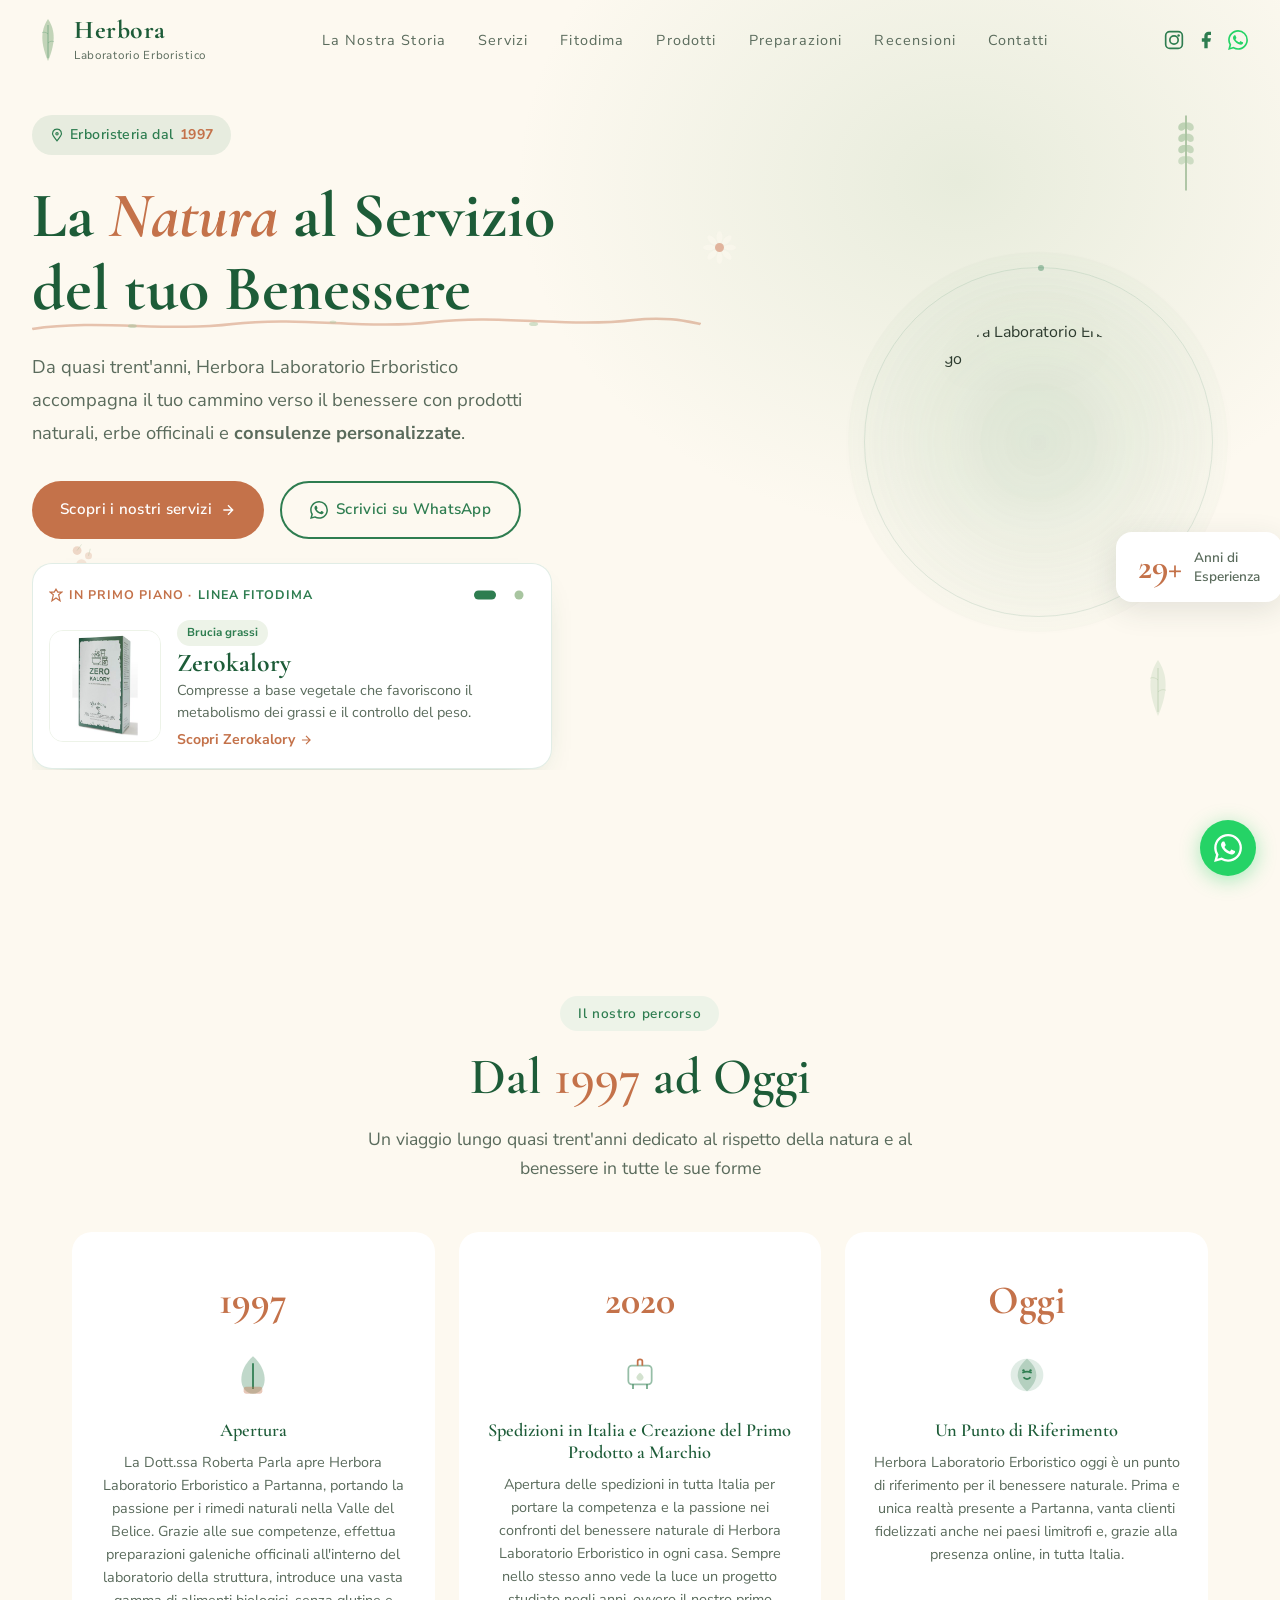
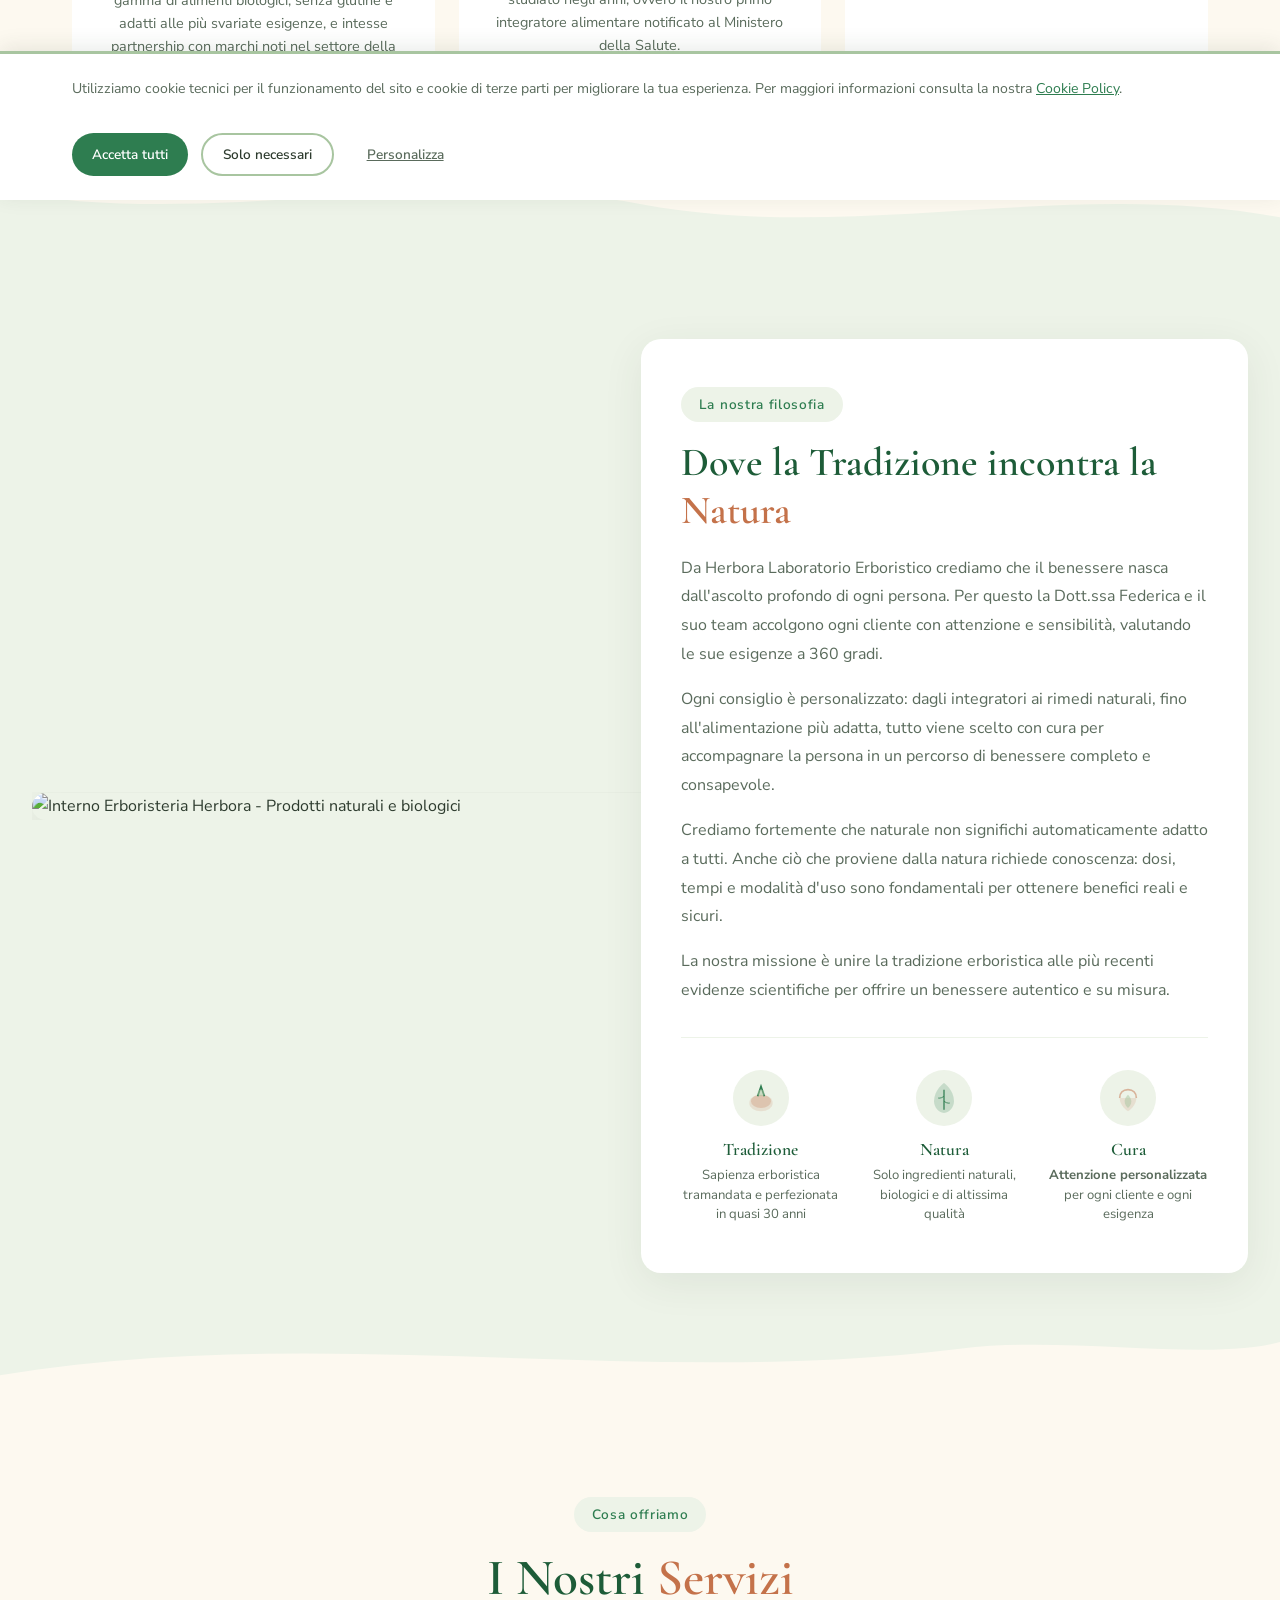
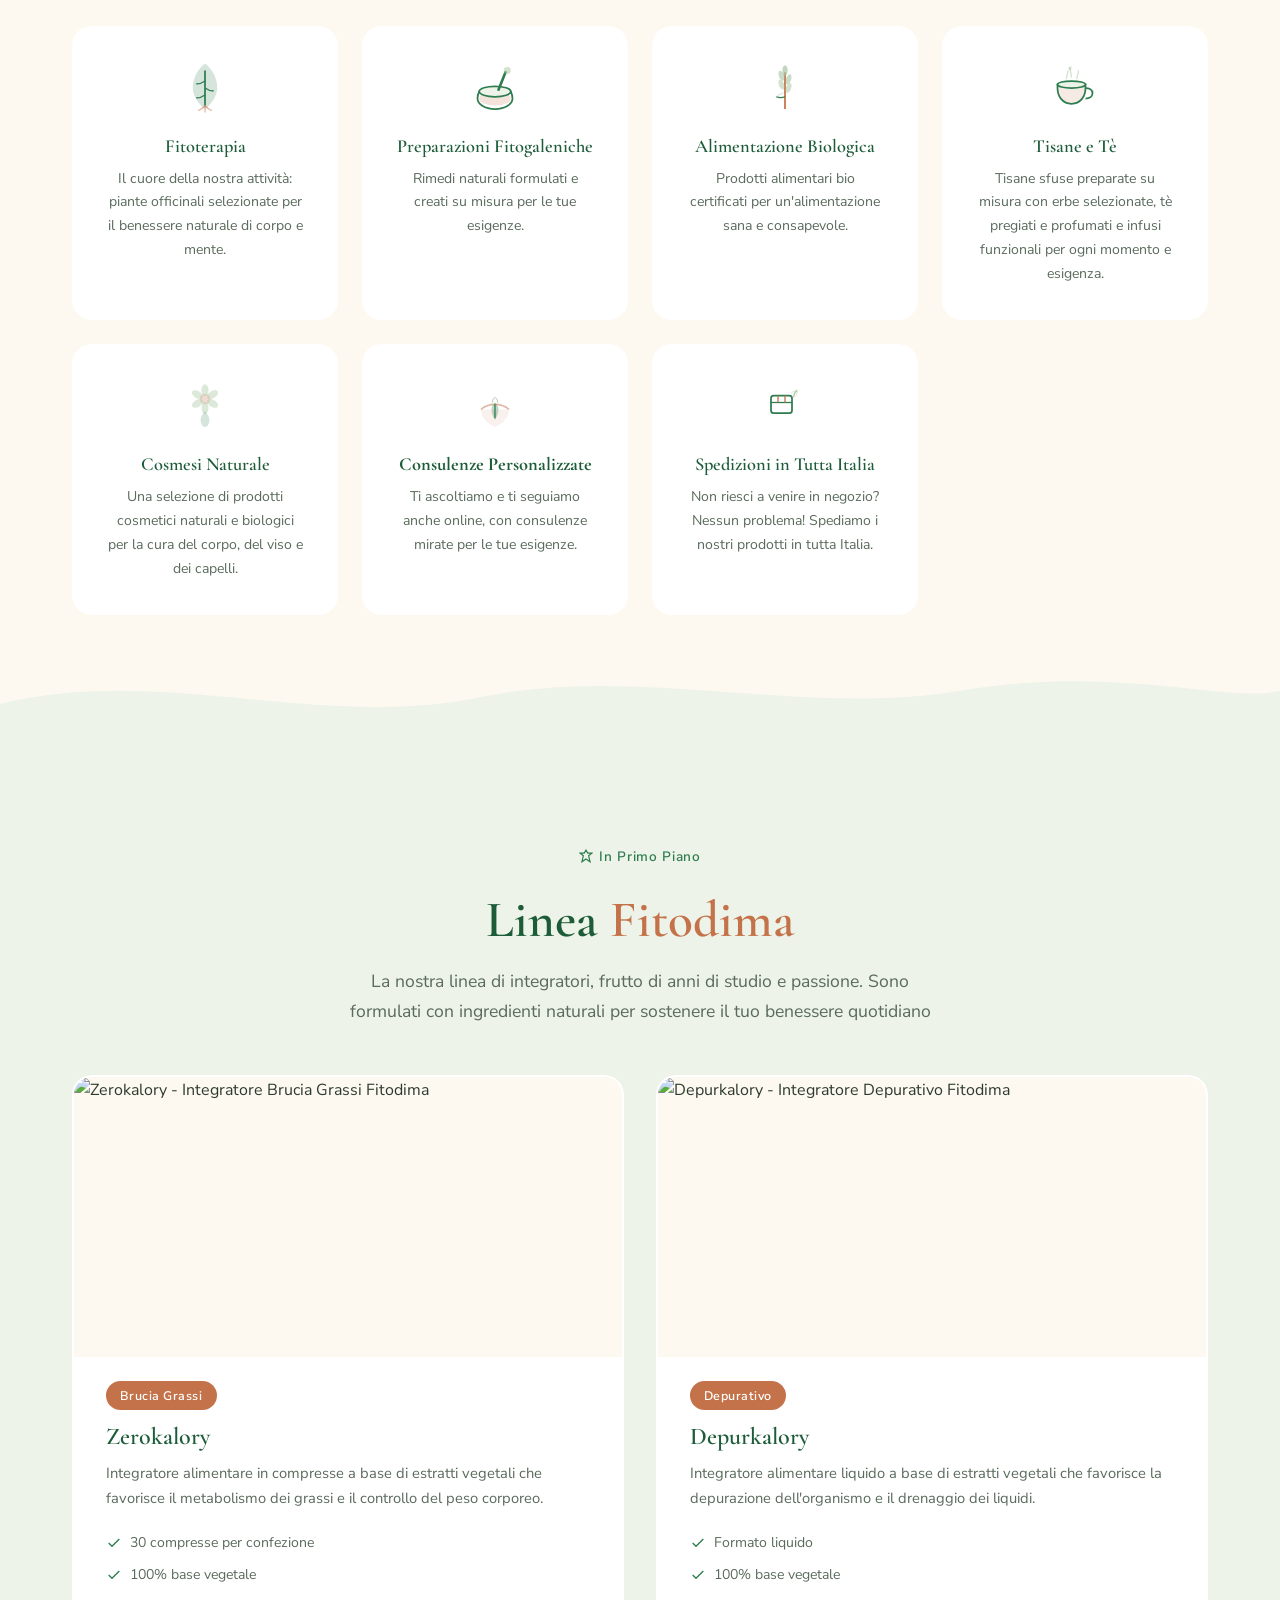
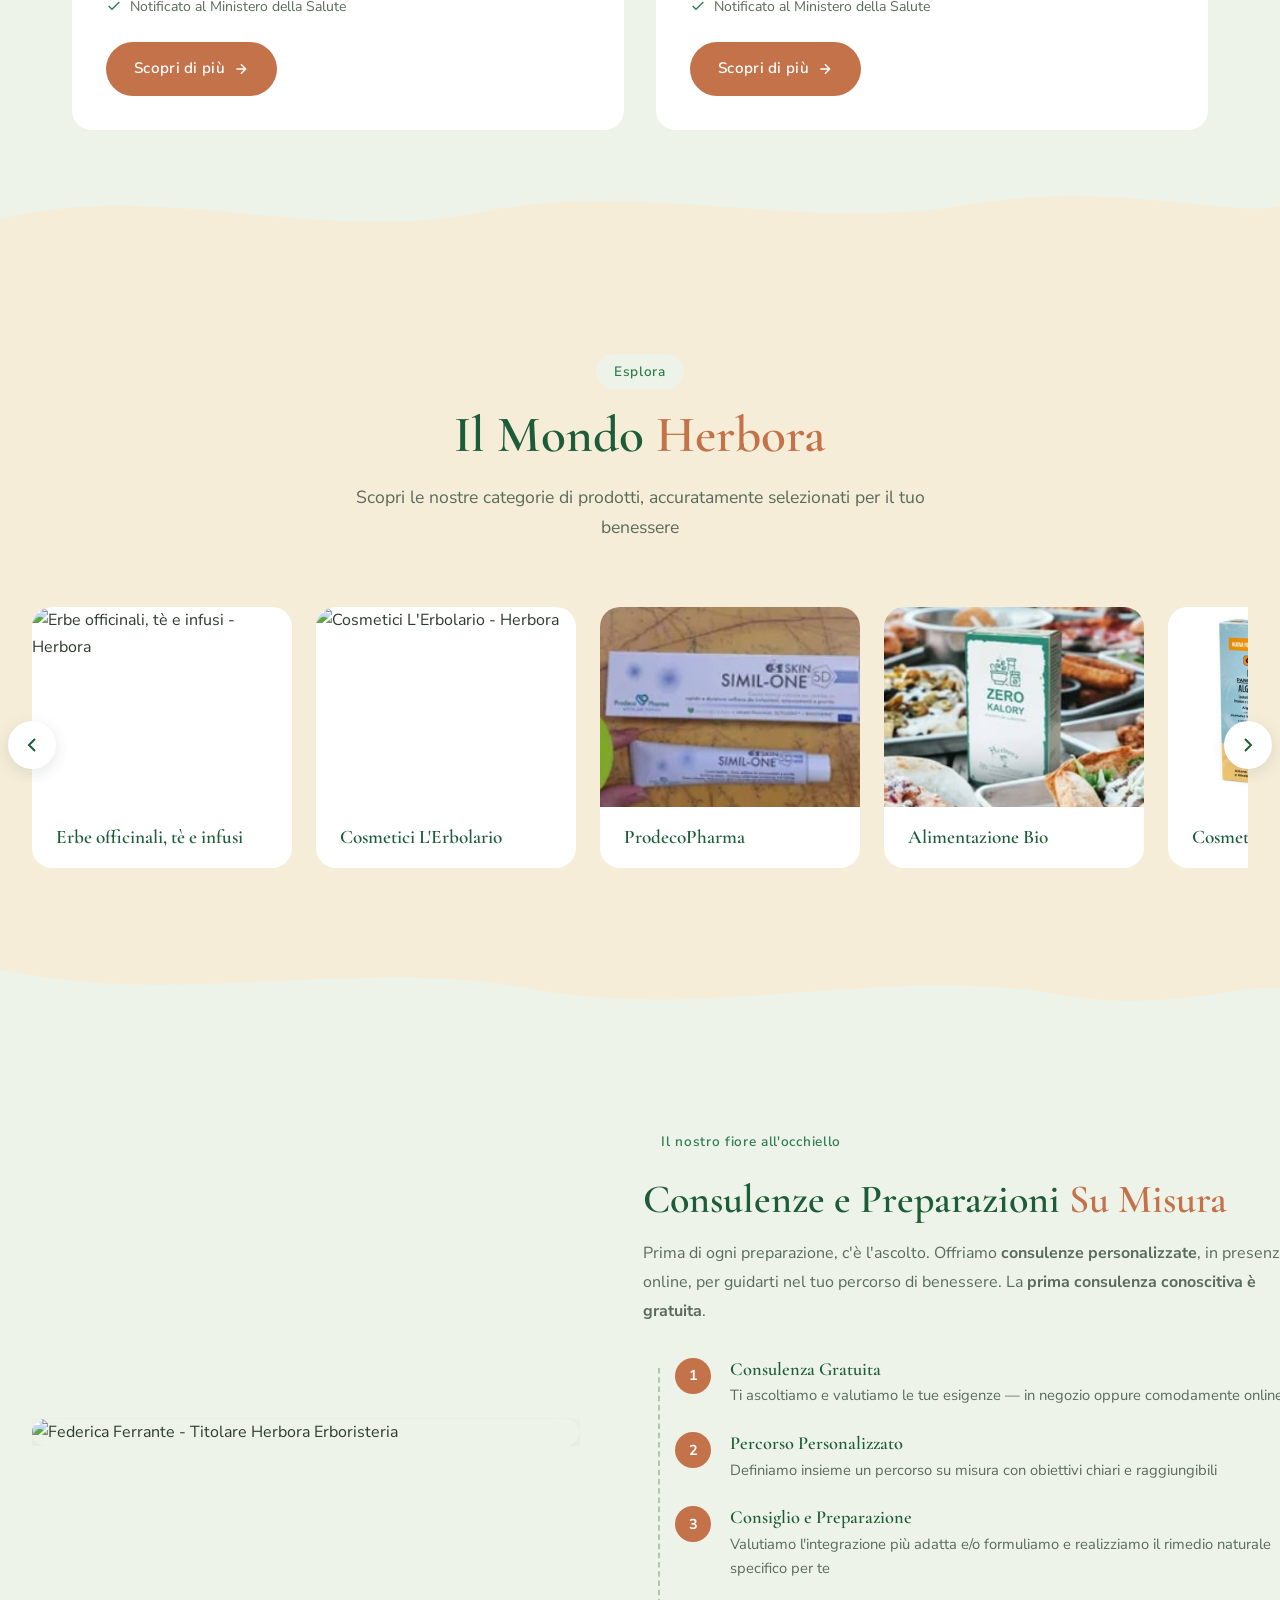
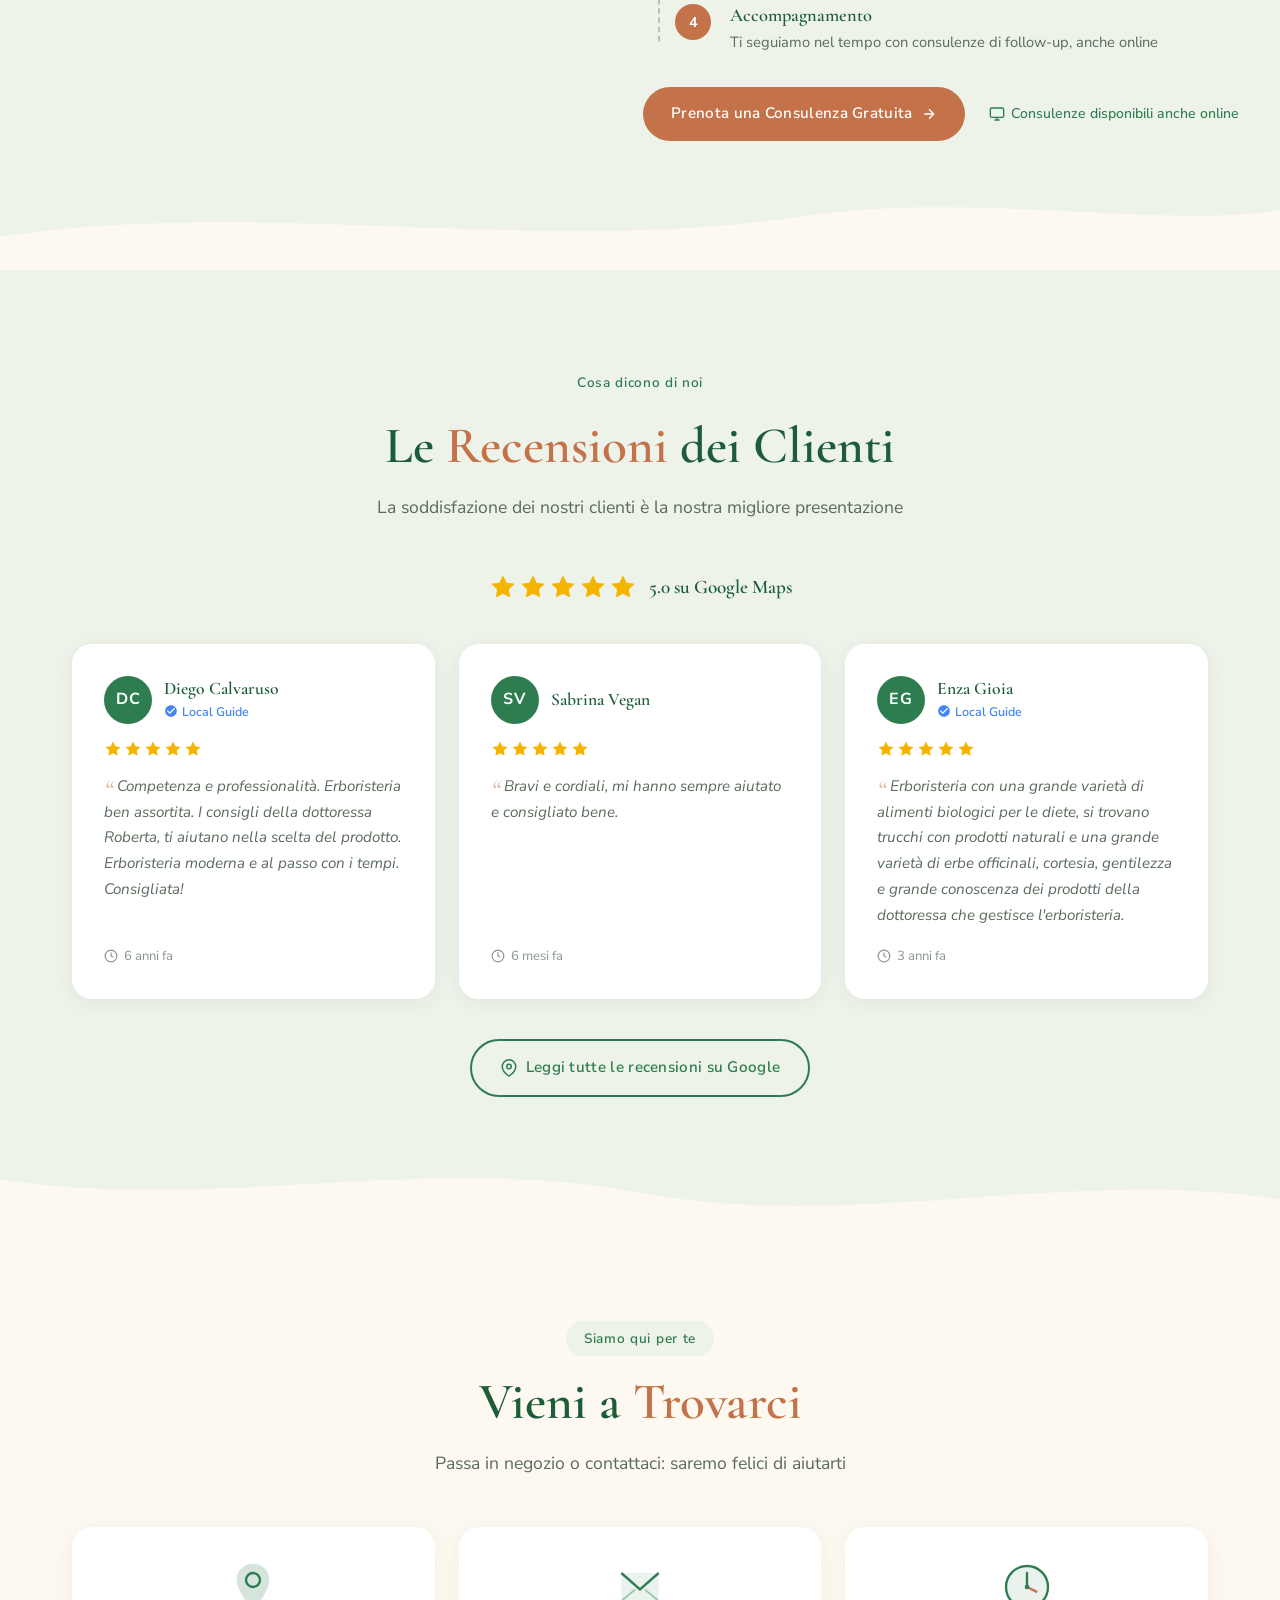
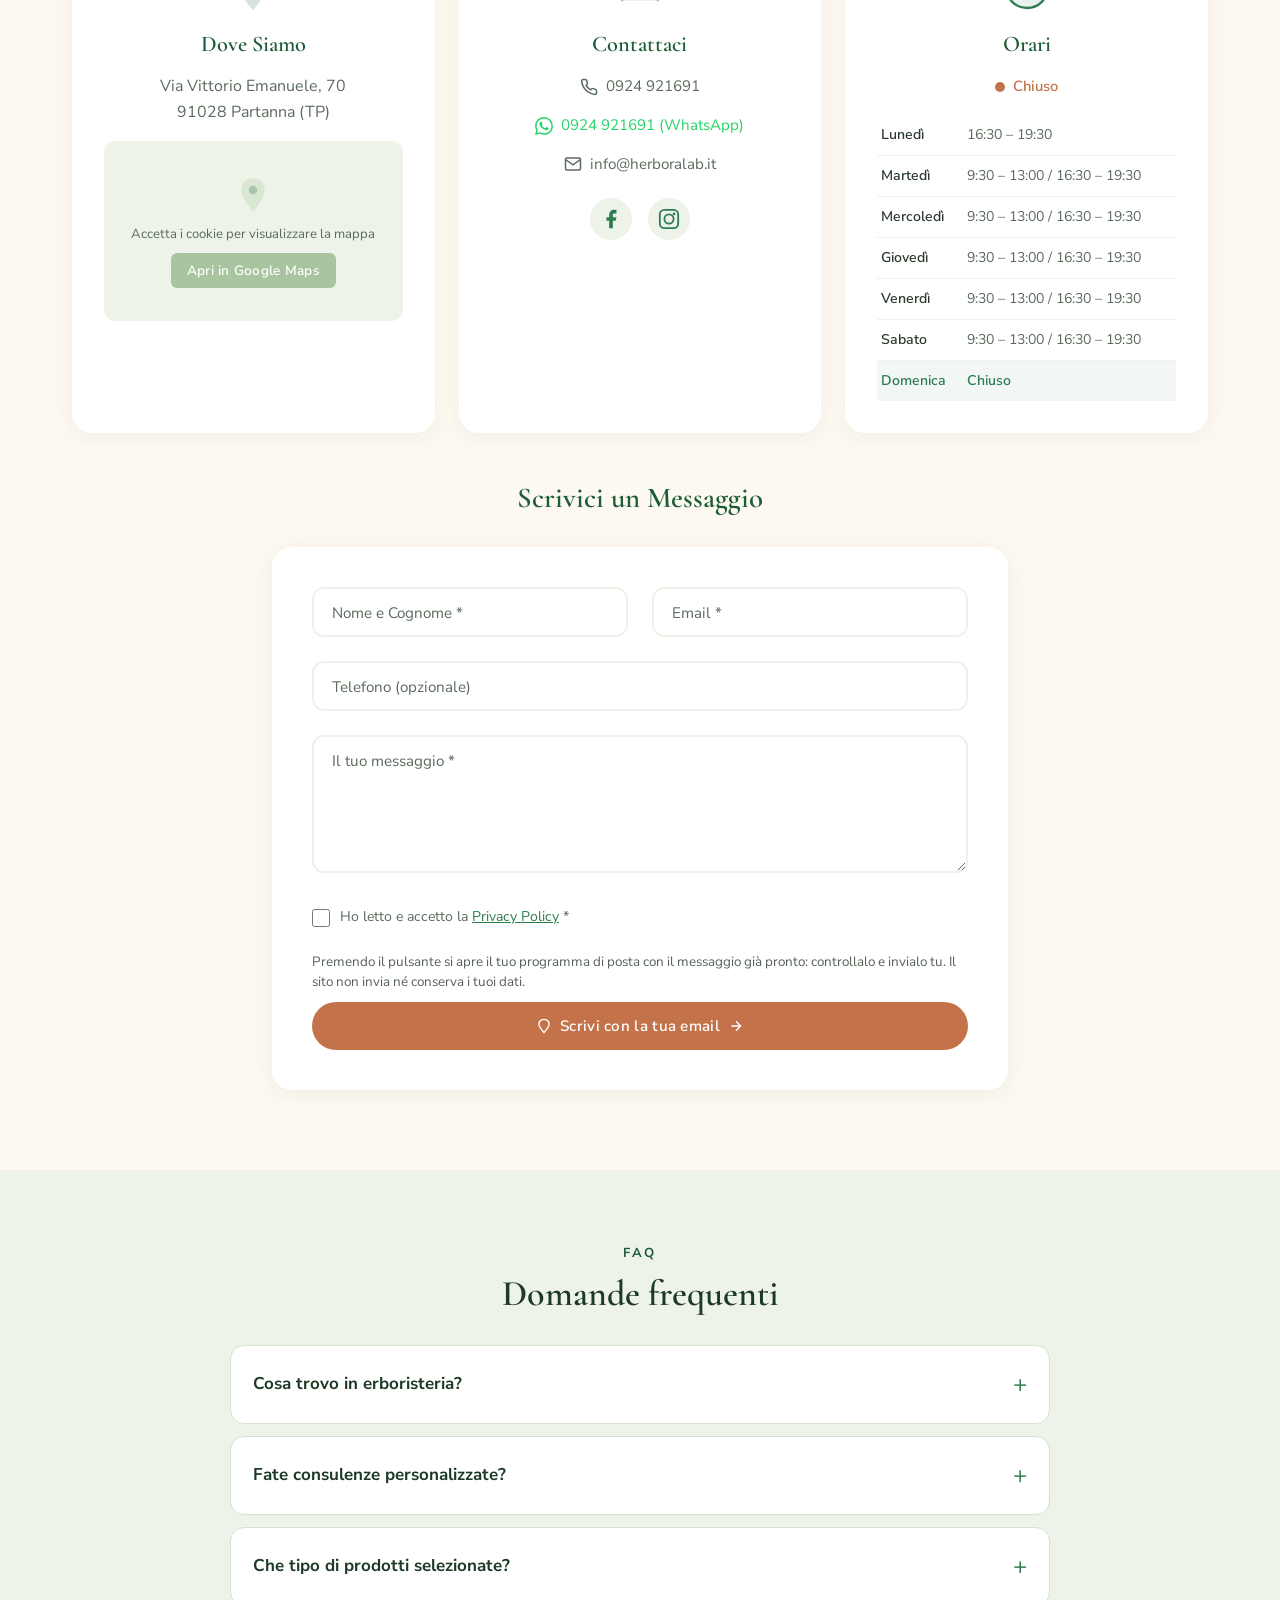
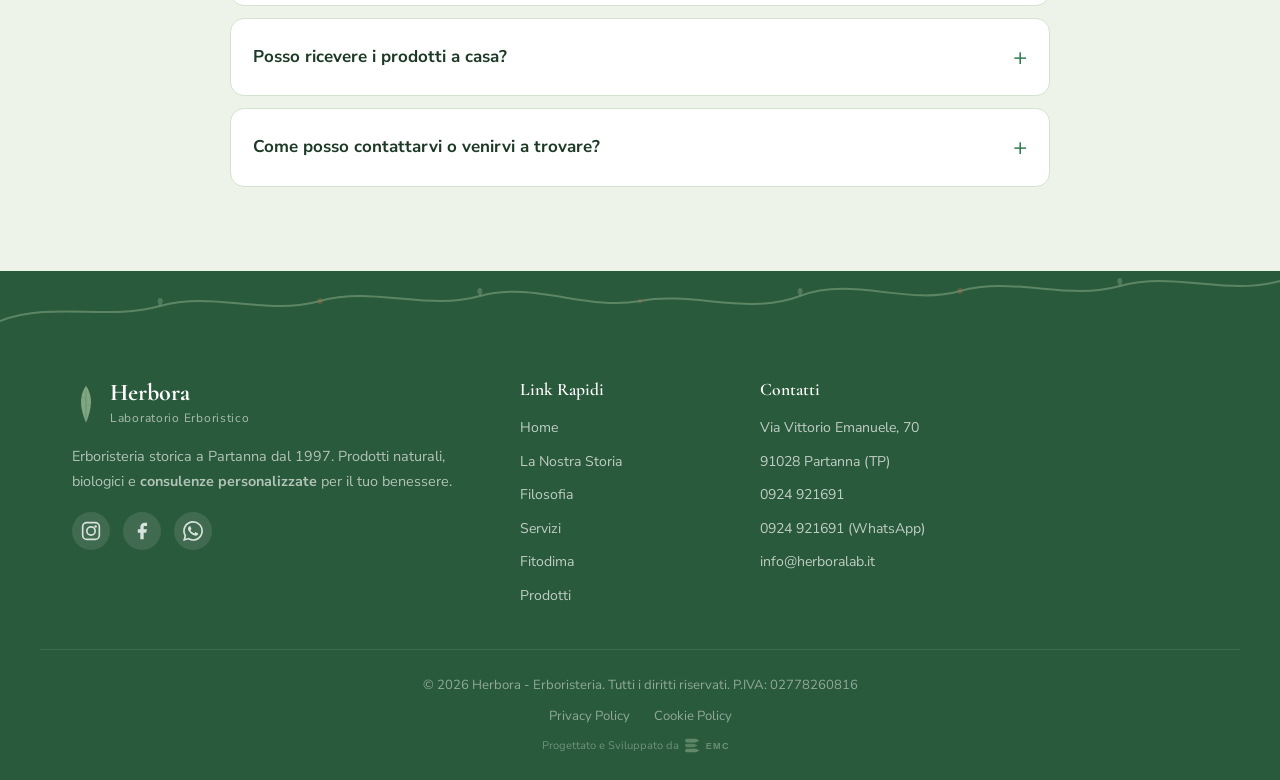
==== commit bc9570b4: "Domande frequenti con i testi dell'erboristeria; Fitodima subito visibile sul telefono - 5 domande: " ====
--- a/index.html
+++ b/index.html
@@ -101,7 +101,7 @@
         ]
     }
     </script>
-<script type="application/ld+json">{"@context":"https://schema.org","@type":"FAQPage","mainEntity":[{"@type":"Question","name":"Cosa offrite in erboristeria?","acceptedAnswer":{"@type":"Answer","text":"Prodotti naturali, erbe officinali, integratori, tisane, cosmesi naturale e rimedi della tradizione erboristica, selezionati con cura."}},{"@type":"Question","name":"Date consulenza personalizzata?","acceptedAnswer":{"@type":"Answer","text":"Sì: ti aiutiamo a scegliere il prodotto più adatto alle tue esigenze, con consigli su misura."}},{"@type":"Question","name":"I prodotti sono naturali e di qualità?","acceptedAnswer":{"@type":"Answer","text":"Sì, selezioniamo prodotti naturali e di qualità, nel rispetto della tradizione erboristica e del benessere della persona."}},{"@type":"Question","name":"Si possono ordinare e ricevere i prodotti?","acceptedAnswer":{"@type":"Answer","text":"Contattaci per disponibilità e ordini: ti spieghiamo come ricevere i prodotti che cerchi."}},{"@type":"Question","name":"Dove si trova l’erboristeria?","acceptedAnswer":{"@type":"Answer","text":"A Partanna (TP), in Sicilia."}},{"@type":"Question","name":"Come posso contattarvi?","acceptedAnswer":{"@type":"Answer","text":"Passa a trovarci in erboristeria oppure scrivici: siamo felici di consigliarti."}}]}</script>
+<script type="application/ld+json">{"@context": "https://schema.org", "@type": "FAQPage", "mainEntity": [{"@type": "Question", "name": "Cosa trovo in erboristeria?", "acceptedAnswer": {"@type": "Answer", "text": "Erbe officinali, tè e infusi, integratori, tinture madri e macerati glicerici, alimentazione biologica, cosmetici naturali, oggettistica e rimedi della tradizione erboristica."}}, {"@type": "Question", "name": "Fate consulenze personalizzate?", "acceptedAnswer": {"@type": "Answer", "text": "Sì: ascoltiamo le tue esigenze e ti aiutiamo a scegliere il percorso e i prodotti più adatti a te, con consigli su misura."}}, {"@type": "Question", "name": "Che tipo di prodotti selezionate?", "acceptedAnswer": {"@type": "Answer", "text": "Selezioniamo prodotti naturali e biologici di qualità, nel rispetto della tradizione erboristica e del tuo benessere."}}, {"@type": "Question", "name": "Posso ricevere i prodotti a casa?", "acceptedAnswer": {"@type": "Answer", "text": "Sì, contattaci e ti spieghiamo come ricevere i prodotti che cerchi."}}, {"@type": "Question", "name": "Come posso contattarvi o venirvi a trovare?", "acceptedAnswer": {"@type": "Answer", "text": "Telefono e WhatsApp: 0924 921691. Email: info@herboralab.it. Ci trovi anche su Instagram e Facebook. Oppure passa a trovarci in Via Vittorio Emanuele, 70 – 91028 Partanna (TP)."}}]}</script>
 </head>
 <body>
 
@@ -1095,12 +1095,11 @@
     <p class="emcfaq-eye">FAQ</p>
     <h2 class="emcfaq-title">Domande frequenti</h2>
     <div class="emcfaq-list">
-      <details><summary>Cosa offrite in erboristeria?</summary><p>Prodotti naturali, erbe officinali, integratori, tisane, cosmesi naturale e rimedi della tradizione erboristica, selezionati con cura.</p></details>
-      <details><summary>Date consulenza personalizzata?</summary><p>Sì: ti aiutiamo a scegliere il prodotto più adatto alle tue esigenze, con consigli su misura.</p></details>
-      <details><summary>I prodotti sono naturali e di qualità?</summary><p>Sì, selezioniamo prodotti naturali e di qualità, nel rispetto della tradizione erboristica e del benessere della persona.</p></details>
-      <details><summary>Si possono ordinare e ricevere i prodotti?</summary><p>Contattaci per disponibilità e ordini: ti spieghiamo come ricevere i prodotti che cerchi.</p></details>
-      <details><summary>Dove si trova l’erboristeria?</summary><p>A Partanna (TP), in Sicilia.</p></details>
-      <details><summary>Come posso contattarvi?</summary><p>Passa a trovarci in erboristeria oppure scrivici: siamo felici di consigliarti.</p></details>
+      <details><summary>Cosa trovo in erboristeria?</summary><p>Erbe officinali, tè e infusi, integratori, tinture madri e macerati glicerici, alimentazione biologica, cosmetici naturali, oggettistica e rimedi della tradizione erboristica.</p></details>
+      <details><summary>Fate consulenze personalizzate?</summary><p>Sì: ascoltiamo le tue esigenze e ti aiutiamo a scegliere il percorso e i prodotti più adatti a te, con consigli su misura.</p></details>
+      <details><summary>Che tipo di prodotti selezionate?</summary><p>Selezioniamo prodotti naturali e biologici di qualità, nel rispetto della tradizione erboristica e del tuo benessere.</p></details>
+      <details><summary>Posso ricevere i prodotti a casa?</summary><p>Sì, contattaci e ti spieghiamo come ricevere i prodotti che cerchi.</p></details>
+      <details><summary>Come posso contattarvi o venirvi a trovare?</summary><p>Telefono e WhatsApp: <a href="tel:+390924921691">0924 921691</a> (<a href="https://wa.me/390924921691" target="_blank" rel="noopener">scrivici su WhatsApp</a>).<br>Email: <a href="mailto:info@herboralab.it">info@herboralab.it</a>.<br>Ci trovi anche su <a href="https://www.instagram.com/herbora_parla?igsh=dG9mOWo2czh0NHE0" target="_blank" rel="noopener">Instagram</a> e <a href="https://www.facebook.com/Dott.ssaRobertaParla/?locale=it_IT" target="_blank" rel="noopener">Facebook</a>.<br>Oppure passa a trovarci in <a href="#contatti">Via Vittorio Emanuele, 70 – 91028 Partanna (TP)</a>.</p></details>
     </div>
   </div>
 </section>
@@ -1115,6 +1114,7 @@
 .emcfaq-list summary::after{content:"+";font-size:24px;font-weight:400;color:#2e7d50;transition:.2s;flex-shrink:0}
 .emcfaq-list details[open] summary::after{transform:rotate(45deg)}
 .emcfaq-list details p{padding:0 0 18px;margin:0;color:#55705f;line-height:1.65}
+.emcfaq-list details p a{color:#2e7d50;font-weight:700;text-decoration:underline;text-underline-offset:2px}
 @media(max-width:600px){.emcfaq-title{font-size:27px}}
 </style>
 
--- a/css/style.css
+++ b/css/style.css
@@ -2768,3 +2768,13 @@
 @media (prefers-reduced-motion: reduce) {
     .hero-fitodima-slide { transition: none; transform: none; }
 }
+
+/* Telefono: il riquadro Fitodima sale subito sotto il titolo, così si vede appena si apre il sito */
+@media (max-width: 768px) {
+    .hero-content { display: flex; flex-direction: column; align-items: center; }
+    .hero-badge { order: 0; }
+    .hero-title { order: 1; }
+    .hero-fitodima { order: 2; width: 100%; margin: 0.5rem auto 1.5rem; }
+    .hero-subtitle { order: 3; }
+    .hero-ctas { order: 4; width: 100%; }
+}
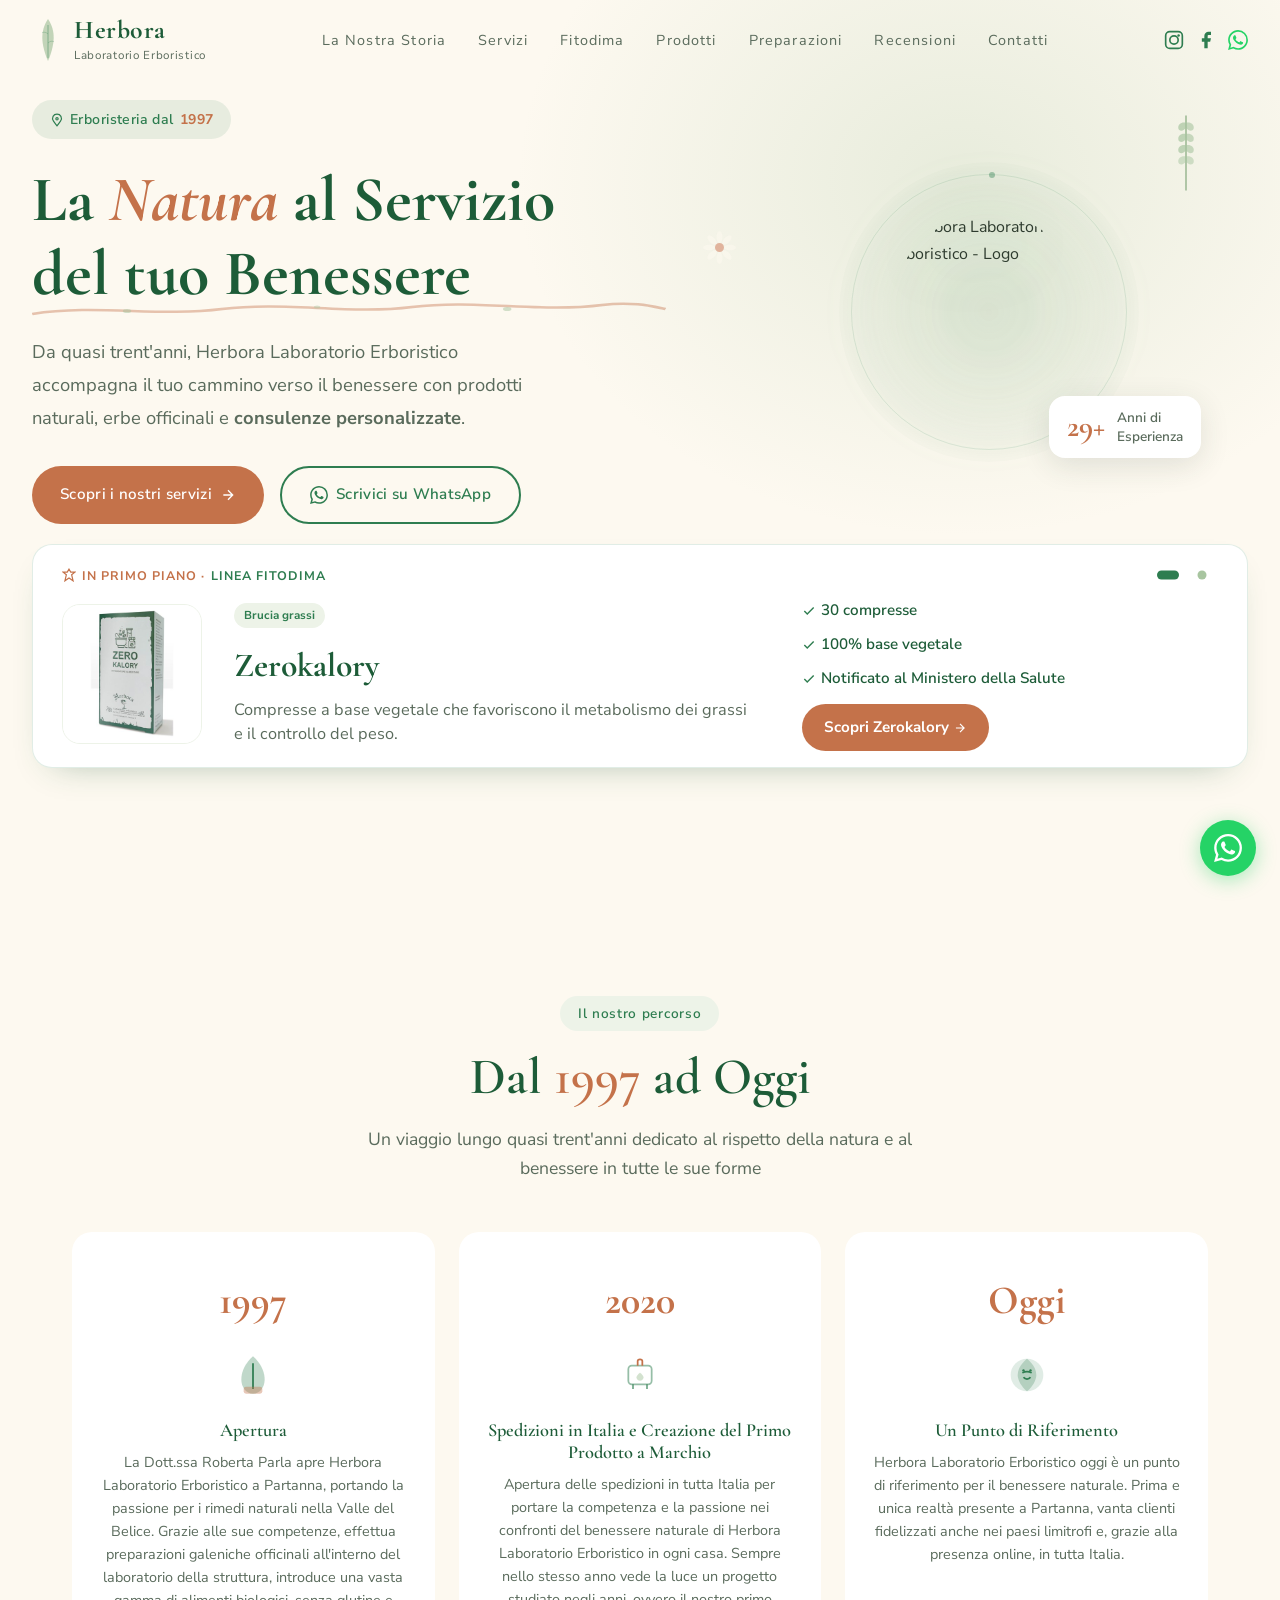
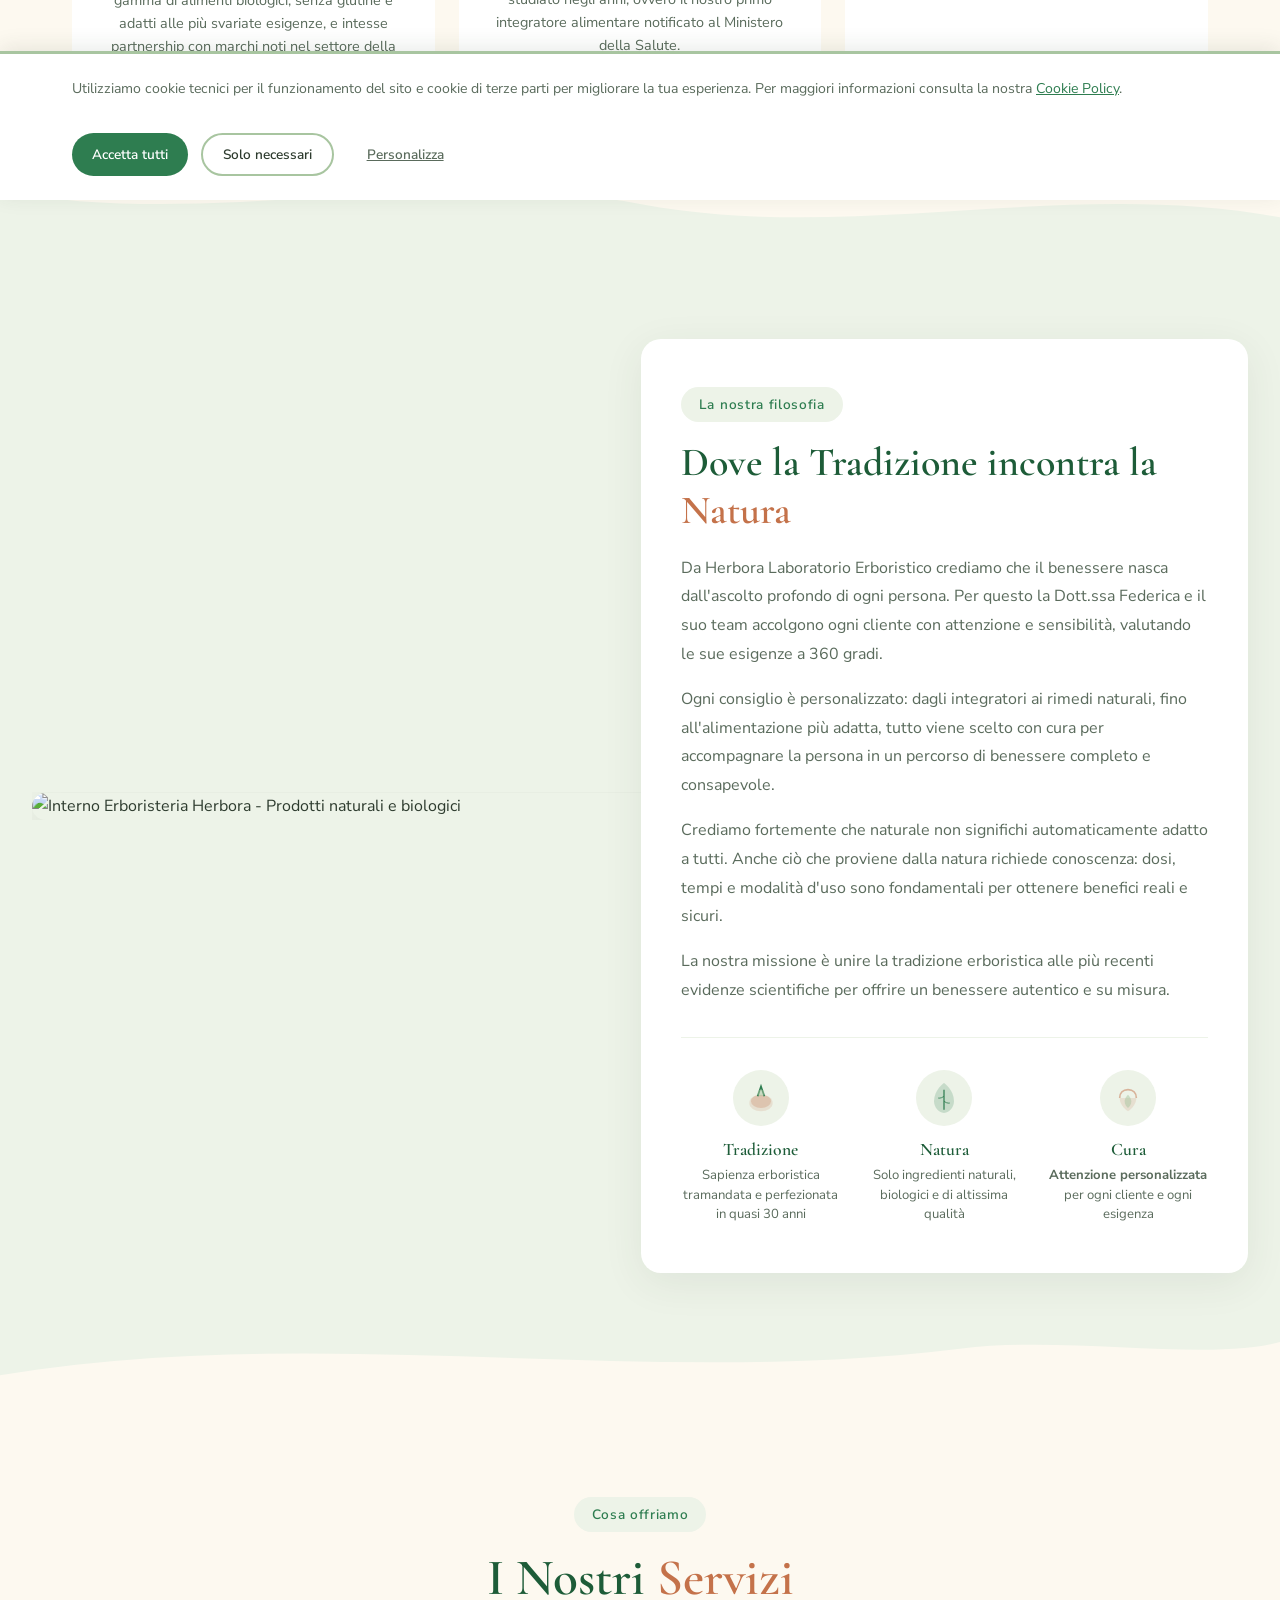
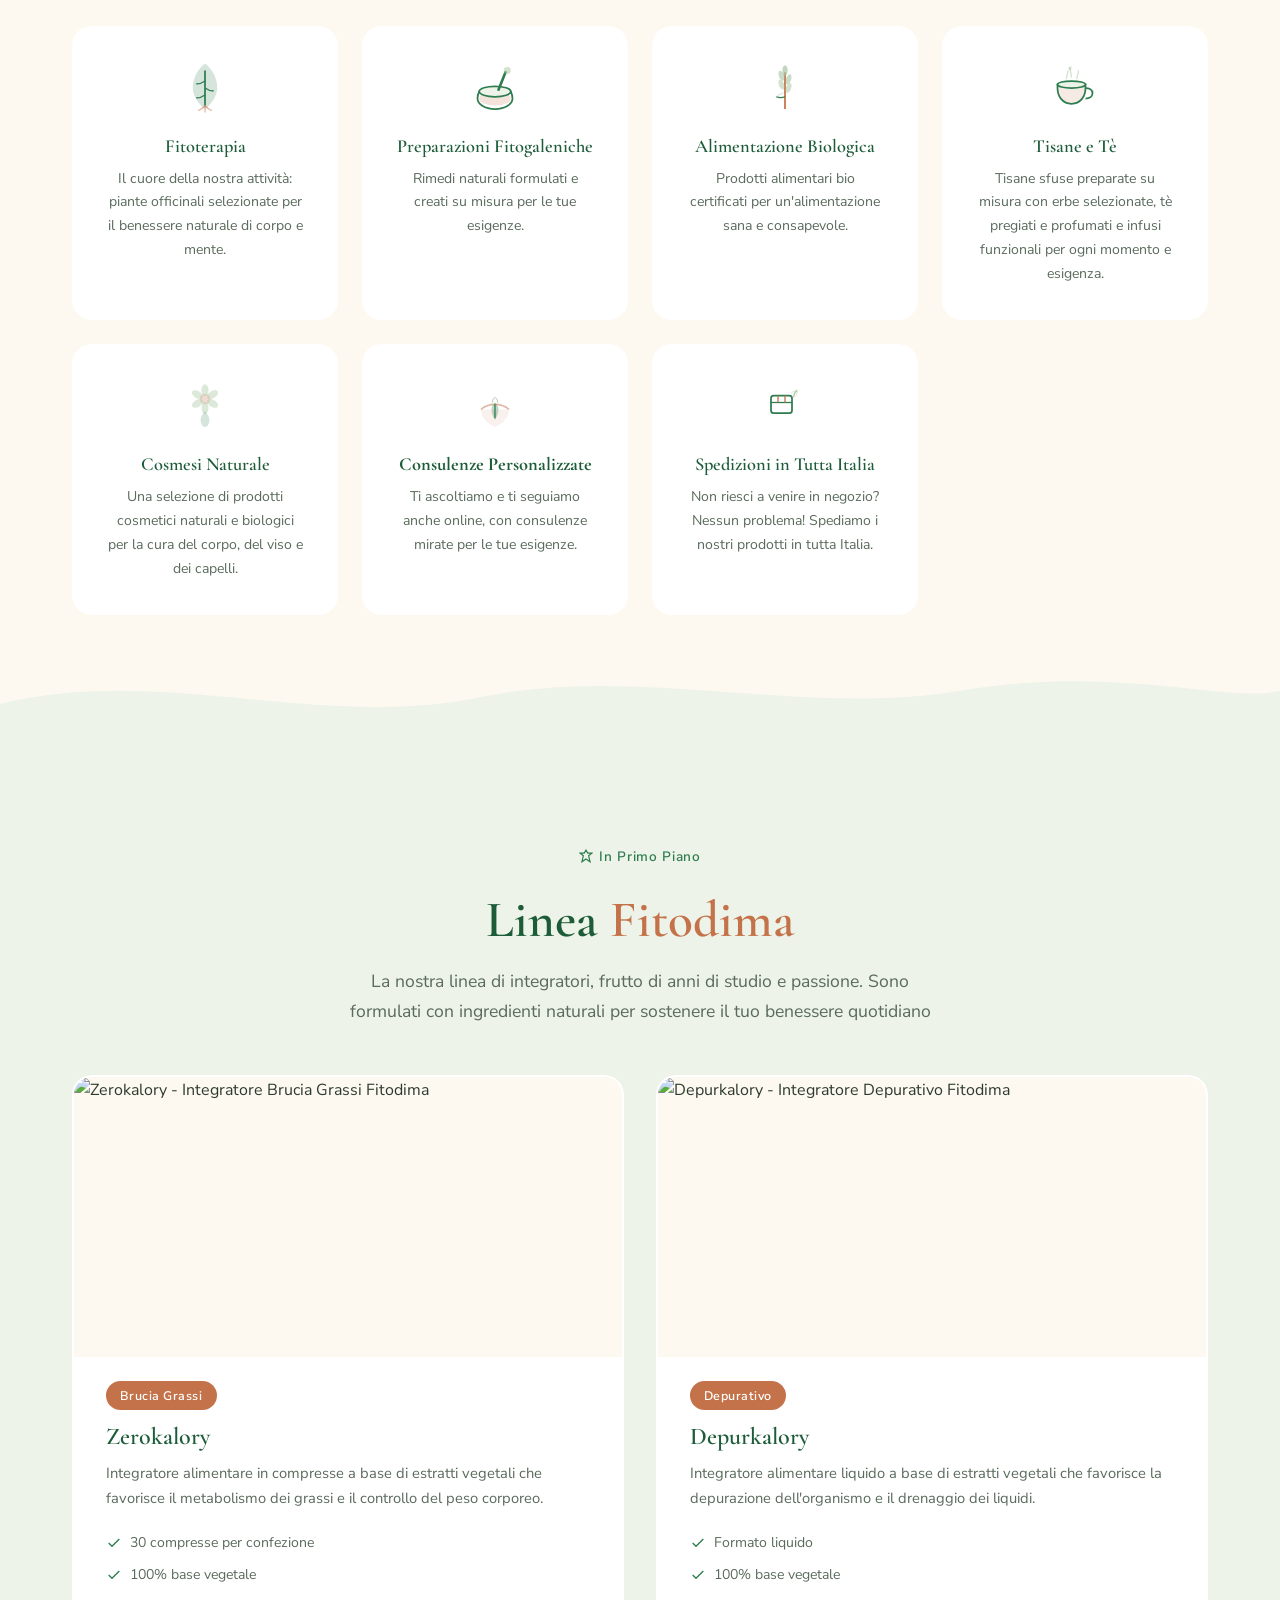
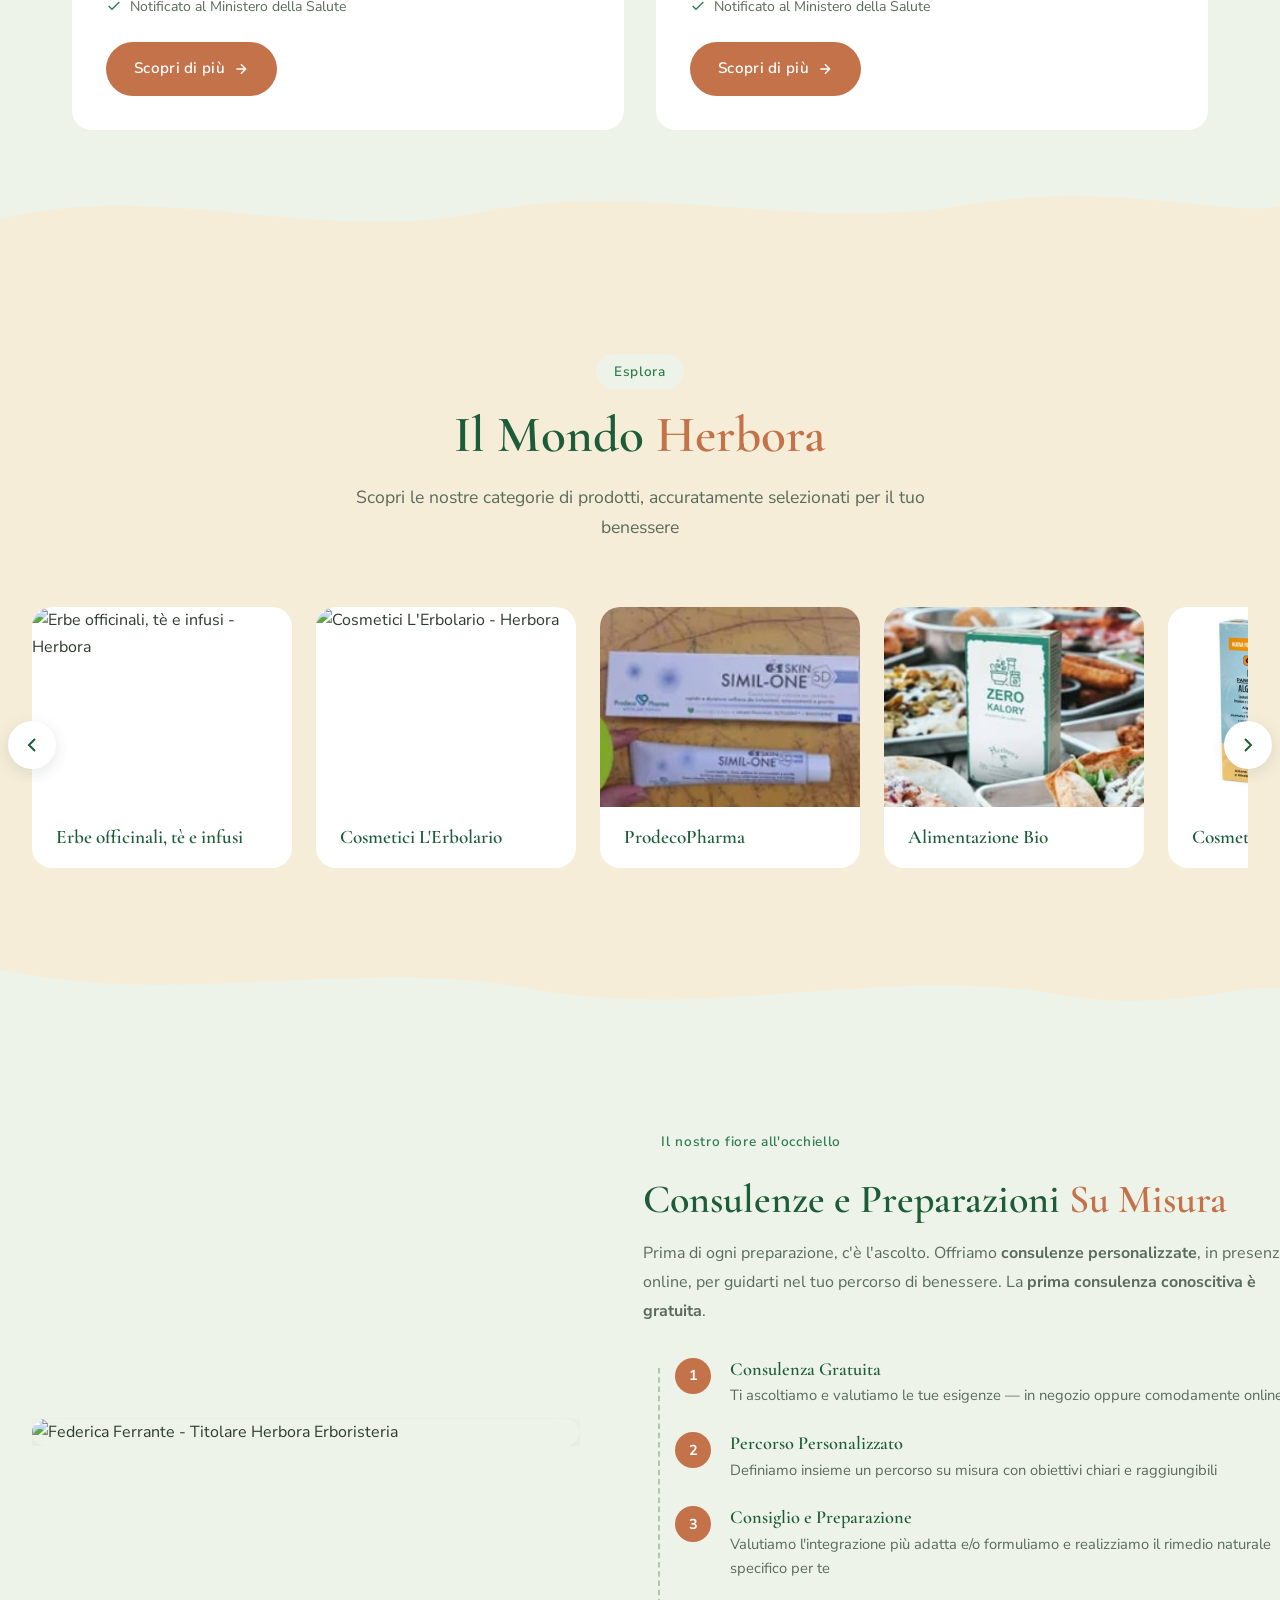
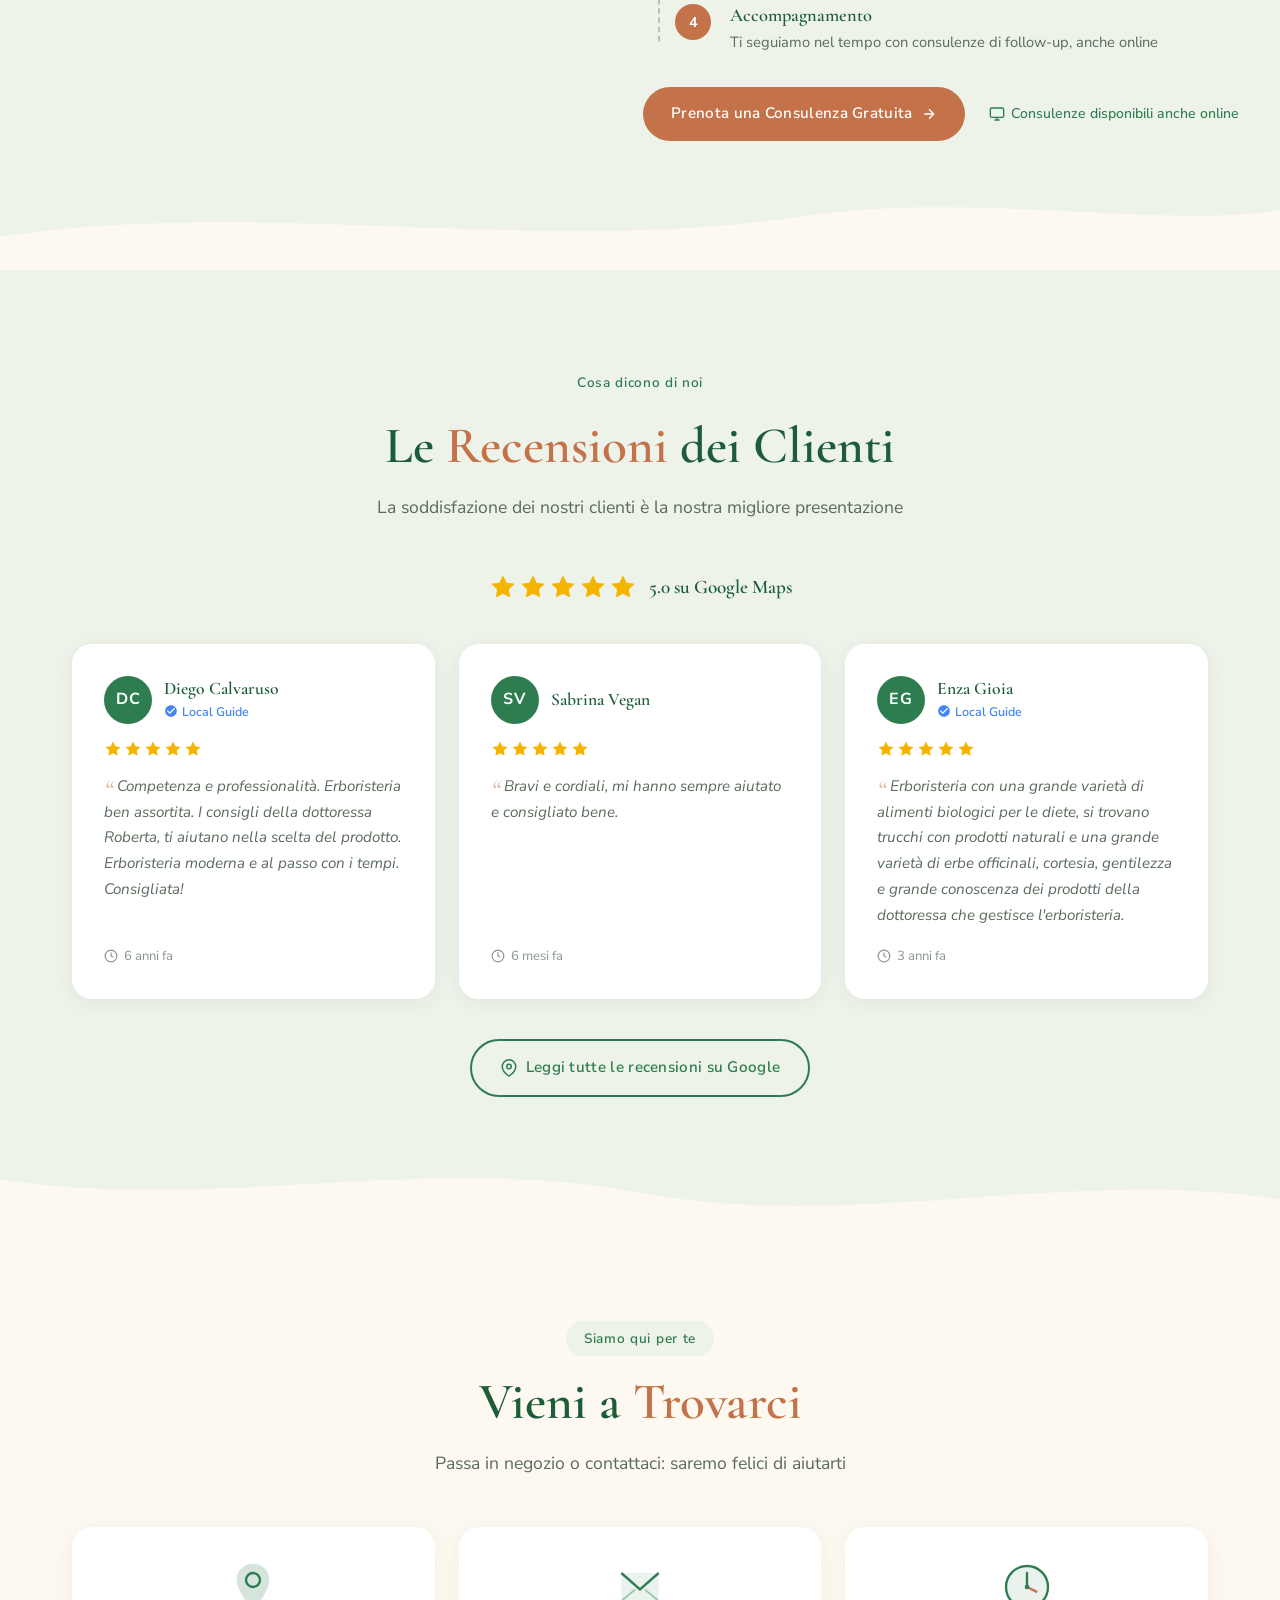
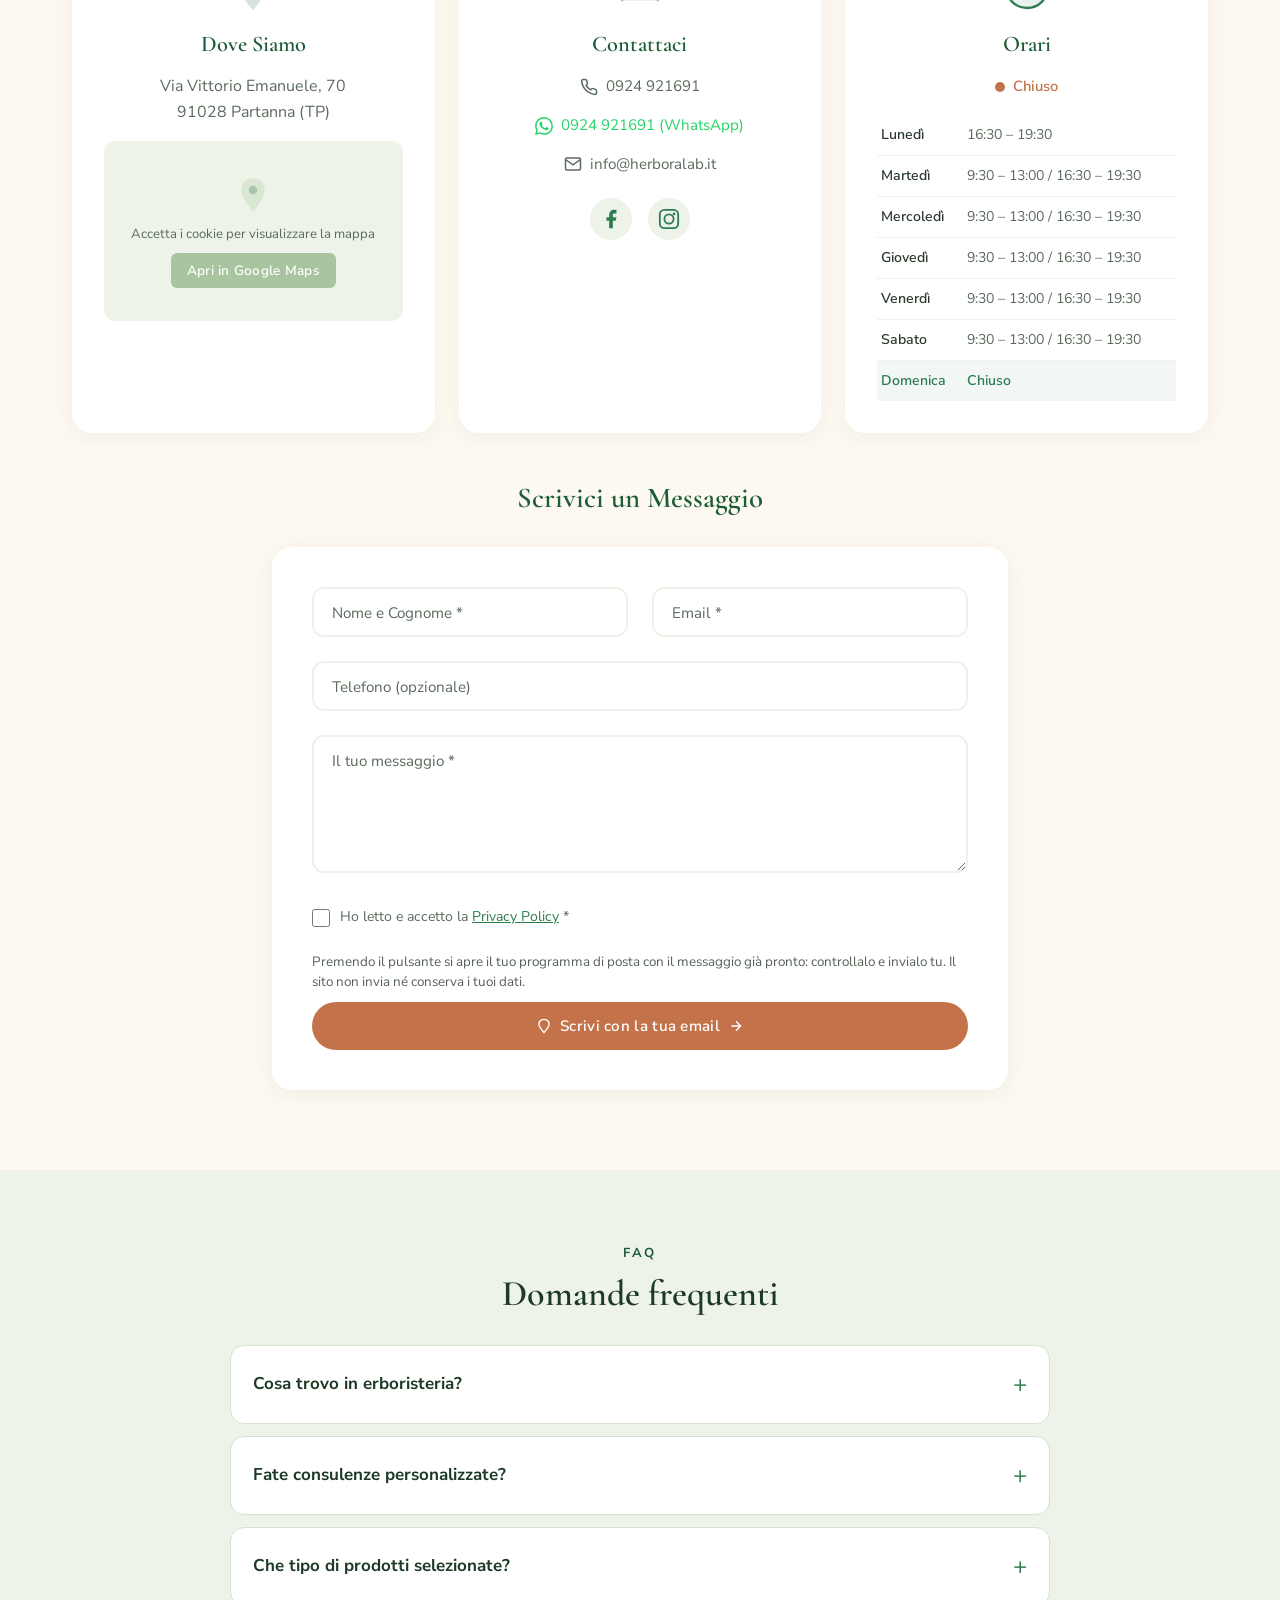
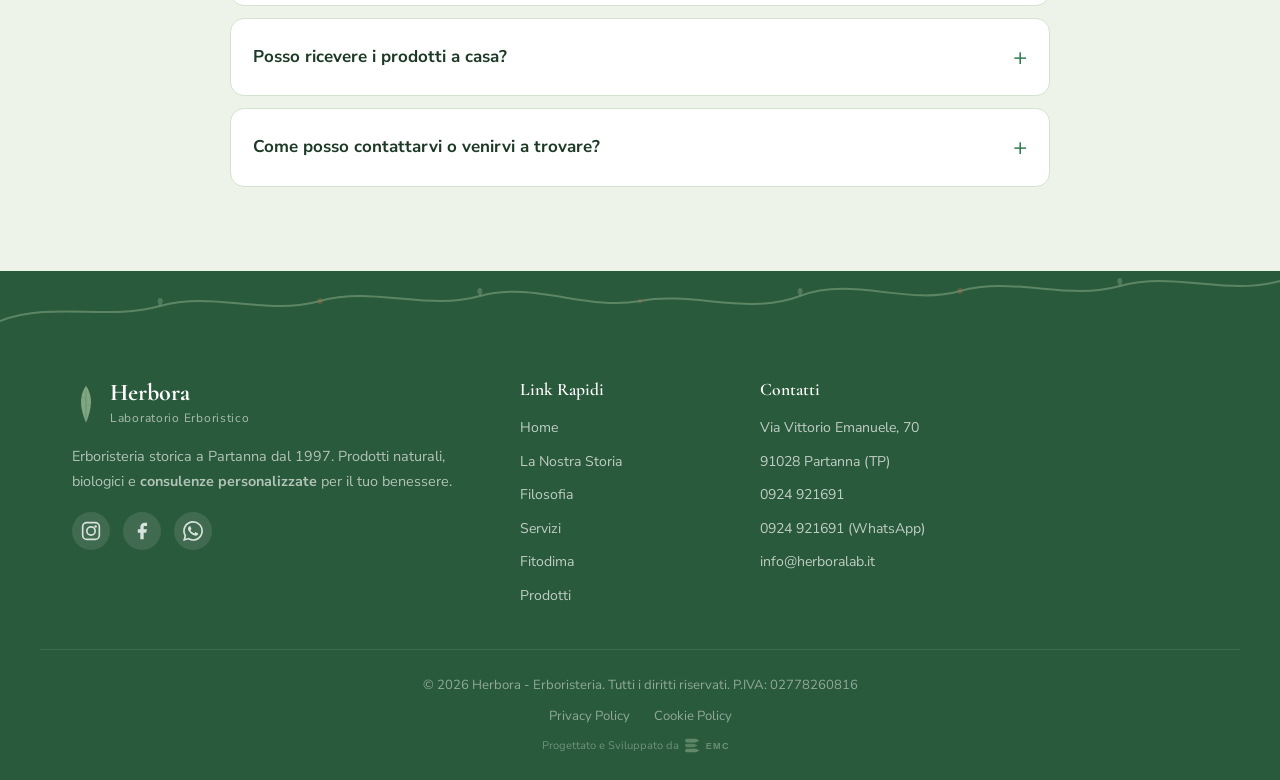
==== commit 118dd5ad: "Home: cerchio del logo più piccolo, Linea Fitodima su tutta la larghezza - cerchio con la H ridotto " ====
--- a/index.html
+++ b/index.html
@@ -268,40 +268,6 @@
                         Scrivici su WhatsApp
                     </a>
                 </div>
-
-                <!-- In primo piano: prodotti della Linea Fitodima, a turno -->
-                <div class="hero-fitodima" id="heroFitodima" role="region" aria-roledescription="carosello" aria-label="Linea Fitodima in primo piano">
-                    <div class="hero-fitodima-head">
-                        <span class="hero-fitodima-label">
-                            <svg width="14" height="14" viewBox="0 0 24 24" fill="none" stroke="currentColor" stroke-width="2"><path d="M12 2L9 7H2l5.5 4.5L5 22l7-5 7 5-2.5-10.5L22 7h-7z"/></svg>
-                            <span class="hero-fitodima-pre">In primo piano ·</span> <a href="#fitodima">Linea Fitodima</a>
-                        </span>
-                        <div class="hero-fitodima-dots" role="tablist" aria-label="Scegli il prodotto">
-                            <button type="button" role="tab" aria-selected="true" aria-controls="heroFito1" aria-label="Zerokalory"></button>
-                            <button type="button" role="tab" aria-selected="false" aria-controls="heroFito2" aria-label="Depurkalory"></button>
-                        </div>
-                    </div>
-                    <div class="hero-fitodima-slides">
-                        <a class="hero-fitodima-slide is-active" id="heroFito1" href="zerokalory.html" role="tabpanel" aria-label="Zerokalory, 1 di 2">
-                            <img src="images/fitodima/zerokalory.jpg" alt="Confezione di Zerokalory" width="400" height="400" loading="eager">
-                            <span class="hero-fitodima-text">
-                                <span class="hero-fitodima-badge">Brucia grassi</span>
-                                <strong>Zerokalory</strong>
-                                <span class="hero-fitodima-desc">Compresse a base vegetale che favoriscono il metabolismo dei grassi e il controllo del peso.</span>
-                                <span class="hero-fitodima-cta">Scopri Zerokalory <svg width="14" height="14" viewBox="0 0 24 24" fill="none" stroke="currentColor" stroke-width="2"><path d="M5 12h14M12 5l7 7-7 7"/></svg></span>
-                            </span>
-                        </a>
-                        <a class="hero-fitodima-slide" id="heroFito2" href="depurkalory.html" role="tabpanel" aria-label="Depurkalory, 2 di 2" aria-hidden="true" tabindex="-1">
-                            <img src="images/fitodima/depurkalory.jpg" alt="Flacone di Depurkalory" width="400" height="400" loading="eager">
-                            <span class="hero-fitodima-text">
-                                <span class="hero-fitodima-badge">Depurativo</span>
-                                <strong>Depurkalory</strong>
-                                <span class="hero-fitodima-desc">Integratore liquido a base vegetale che favorisce la depurazione e il drenaggio dei liquidi.</span>
-                                <span class="hero-fitodima-cta">Scopri Depurkalory <svg width="14" height="14" viewBox="0 0 24 24" fill="none" stroke="currentColor" stroke-width="2"><path d="M5 12h14M12 5l7 7-7 7"/></svg></span>
-                            </span>
-                        </a>
-                    </div>
-                </div>
             </div>
 
             <div class="hero-visual" data-organic="grow">
@@ -313,6 +279,42 @@
                 <div class="hero-experience-card" data-organic="bloom">
                     <span class="hero-experience-number" id="anniEsperienza">27+</span>
                     <span class="hero-experience-text">Anni di<br>Esperienza</span>
+                </div>
+            </div>
+
+            <!-- In primo piano: prodotti della Linea Fitodima, a turno -->
+            <div class="hero-fitodima" id="heroFitodima" role="region" aria-roledescription="carosello" aria-label="Linea Fitodima in primo piano">
+                <div class="hero-fitodima-head">
+                    <span class="hero-fitodima-label">
+                        <svg width="14" height="14" viewBox="0 0 24 24" fill="none" stroke="currentColor" stroke-width="2"><path d="M12 2L9 7H2l5.5 4.5L5 22l7-5 7 5-2.5-10.5L22 7h-7z"/></svg>
+                        <span class="hero-fitodima-pre">In primo piano ·</span> <a href="#fitodima">Linea Fitodima</a>
+                    </span>
+                    <div class="hero-fitodima-dots" role="tablist" aria-label="Scegli il prodotto">
+                        <button type="button" role="tab" aria-selected="true" aria-controls="heroFito1" aria-label="Zerokalory"></button>
+                        <button type="button" role="tab" aria-selected="false" aria-controls="heroFito2" aria-label="Depurkalory"></button>
+                    </div>
+                </div>
+                <div class="hero-fitodima-slides">
+                    <a class="hero-fitodima-slide is-active" id="heroFito1" href="zerokalory.html" role="tabpanel" aria-label="Zerokalory, 1 di 2">
+                        <img src="images/fitodima/zerokalory.jpg" alt="Confezione di Zerokalory" width="400" height="400" loading="eager">
+                        <span class="hero-fitodima-text">
+                            <span class="hero-fitodima-badge">Brucia grassi</span>
+                            <strong>Zerokalory</strong>
+                            <span class="hero-fitodima-desc">Compresse a base vegetale che favoriscono il metabolismo dei grassi e il controllo del peso.</span>
+                            <span class="hero-fitodima-points"><span><svg width="14" height="14" viewBox="0 0 24 24" fill="none" stroke="currentColor" stroke-width="2.4"><path d="M20 6L9 17l-5-5"/></svg>30 compresse</span><span><svg width="14" height="14" viewBox="0 0 24 24" fill="none" stroke="currentColor" stroke-width="2.4"><path d="M20 6L9 17l-5-5"/></svg>100% base vegetale</span><span><svg width="14" height="14" viewBox="0 0 24 24" fill="none" stroke="currentColor" stroke-width="2.4"><path d="M20 6L9 17l-5-5"/></svg>Notificato al Ministero della Salute</span></span>
+                            <span class="hero-fitodima-cta">Scopri Zerokalory <svg width="14" height="14" viewBox="0 0 24 24" fill="none" stroke="currentColor" stroke-width="2"><path d="M5 12h14M12 5l7 7-7 7"/></svg></span>
+                        </span>
+                    </a>
+                    <a class="hero-fitodima-slide" id="heroFito2" href="depurkalory.html" role="tabpanel" aria-label="Depurkalory, 2 di 2" aria-hidden="true" tabindex="-1">
+                        <img src="images/fitodima/depurkalory.jpg" alt="Flacone di Depurkalory" width="400" height="400" loading="eager">
+                        <span class="hero-fitodima-text">
+                            <span class="hero-fitodima-badge">Depurativo</span>
+                            <strong>Depurkalory</strong>
+                            <span class="hero-fitodima-desc">Integratore liquido a base vegetale che favorisce la depurazione e il drenaggio dei liquidi.</span>
+                            <span class="hero-fitodima-points"><span><svg width="14" height="14" viewBox="0 0 24 24" fill="none" stroke="currentColor" stroke-width="2.4"><path d="M20 6L9 17l-5-5"/></svg>Formato liquido</span><span><svg width="14" height="14" viewBox="0 0 24 24" fill="none" stroke="currentColor" stroke-width="2.4"><path d="M20 6L9 17l-5-5"/></svg>100% base vegetale</span><span><svg width="14" height="14" viewBox="0 0 24 24" fill="none" stroke="currentColor" stroke-width="2.4"><path d="M20 6L9 17l-5-5"/></svg>Notificato al Ministero della Salute</span></span>
+                            <span class="hero-fitodima-cta">Scopri Depurkalory <svg width="14" height="14" viewBox="0 0 24 24" fill="none" stroke="currentColor" stroke-width="2"><path d="M5 12h14M12 5l7 7-7 7"/></svg></span>
+                        </span>
+                    </a>
                 </div>
             </div>
         </div>
--- a/css/style.css
+++ b/css/style.css
@@ -2754,7 +2754,7 @@
 .hero-fitodima-slide:focus-visible { outline: 3px solid var(--sage); outline-offset: 4px; }
 
 @media (max-width: 1024px) {
-    .hero-fitodima { margin-left: auto; margin-right: auto; }
+    .hero-fitodima { margin-left: auto; margin-right: auto; max-width: 720px; width: 100%; }
 }
 @media (max-width: 480px) {
     .hero-fitodima { padding: 0.8rem; }
@@ -2769,12 +2769,70 @@
     .hero-fitodima-slide { transition: none; transform: none; }
 }
 
-/* Telefono: il riquadro Fitodima sale subito sotto il titolo, così si vede appena si apre il sito */
+/* Punti di forza dei prodotti Fitodima (in riga, come piccole etichette) */
+.hero-fitodima-points { display: flex; flex-wrap: wrap; gap: 4px 12px; margin-top: 2px; }
+.hero-fitodima-points span { display: inline-flex; align-items: center; gap: 5px; font-size: 0.82rem; font-weight: 600; color: var(--herbora-dark); }
+.hero-fitodima-points svg { color: var(--herbora-green); flex: none; }
+
+/* ===== COMPUTER: cerchio più piccolo, Fitodima su tutta la larghezza ===== */
+@media (min-width: 1025px) {
+    .hero { padding-top: calc(var(--nav-height) + 1rem); }
+    /* colonne in frazioni: prima 55% + 45% + spazio sforavano di qualche pixel a destra */
+    .hero-container { grid-template-columns: minmax(0, 55fr) minmax(0, 45fr); row-gap: 1.25rem; }
+    /* il riquadro «anni di esperienza» sporge a destra del cerchio: lo spazio ai lati evita che venga tagliato */
+    .hero-visual { justify-self: center; padding: 0 70px; }
+    .hero-image-wrapper { width: 300px; height: 300px; }
+    .hero-experience-card { right: 8px; bottom: 4px; padding: 12px 18px; }
+    .hero-experience-number { font-size: 1.9rem; }
+
+    .hero-fitodima {
+        grid-column: 1 / -1;
+        max-width: none;
+        margin: 0;
+        padding: 0.9rem 1.8rem 1rem;
+    }
+    .hero-fitodima-head { margin-bottom: 0.3rem; }
+    .hero-fitodima-slide { gap: 2rem; }
+    .hero-fitodima-slide img { width: 140px; height: 140px; border-radius: 18px; }
+    .hero-fitodima-text {
+        flex: 1;
+        display: grid;
+        grid-template-columns: minmax(0, 1.25fr) minmax(0, 1fr);
+        grid-template-areas: "badge points" "name points" "desc cta";
+        column-gap: 3rem;
+        row-gap: 6px;
+        align-items: center;
+    }
+    .hero-fitodima-badge { grid-area: badge; justify-self: start; }
+    .hero-fitodima-text strong { grid-area: name; font-size: 2.1rem; }
+    .hero-fitodima-desc { grid-area: desc; font-size: 1.02rem; align-self: start; }
+    .hero-fitodima-points { grid-area: points; flex-direction: column; gap: 8px; align-self: end; }
+    .hero-fitodima-points span { font-size: 0.95rem; }
+    .hero-fitodima-cta {
+        grid-area: cta;
+        justify-self: start;
+        align-self: start;
+        margin-top: 6px;
+        padding: 11px 22px;
+        border-radius: 50px;
+        background: var(--terracotta);
+        color: #fff;
+        font-size: 0.95rem;
+    }
+    .hero-fitodima-slide:hover .hero-fitodima-cta { background: var(--terracotta-light); }
+}
+
+/* ===== TELEFONO: Fitodima subito sotto il titolo, così si vede appena si apre il sito ===== */
 @media (max-width: 768px) {
-    .hero-content { display: flex; flex-direction: column; align-items: center; }
-    .hero-badge { order: 0; }
+    .hero-container { gap: 0; }
+    .hero-content { display: contents; }
+    .hero-visual { order: -1; margin-bottom: 2rem; }
+    .hero-badge { order: 0; justify-self: center; }
     .hero-title { order: 1; }
     .hero-fitodima { order: 2; width: 100%; margin: 0.5rem auto 1.5rem; }
     .hero-subtitle { order: 3; }
-    .hero-ctas { order: 4; width: 100%; }
-}
+    .hero-ctas { order: 4; }
+}
+
+/* la sezione Preparazioni entra con un'animazione da destra: senza questo la pagina scorreva di lato */
+.preparazioni { overflow-x: clip; }
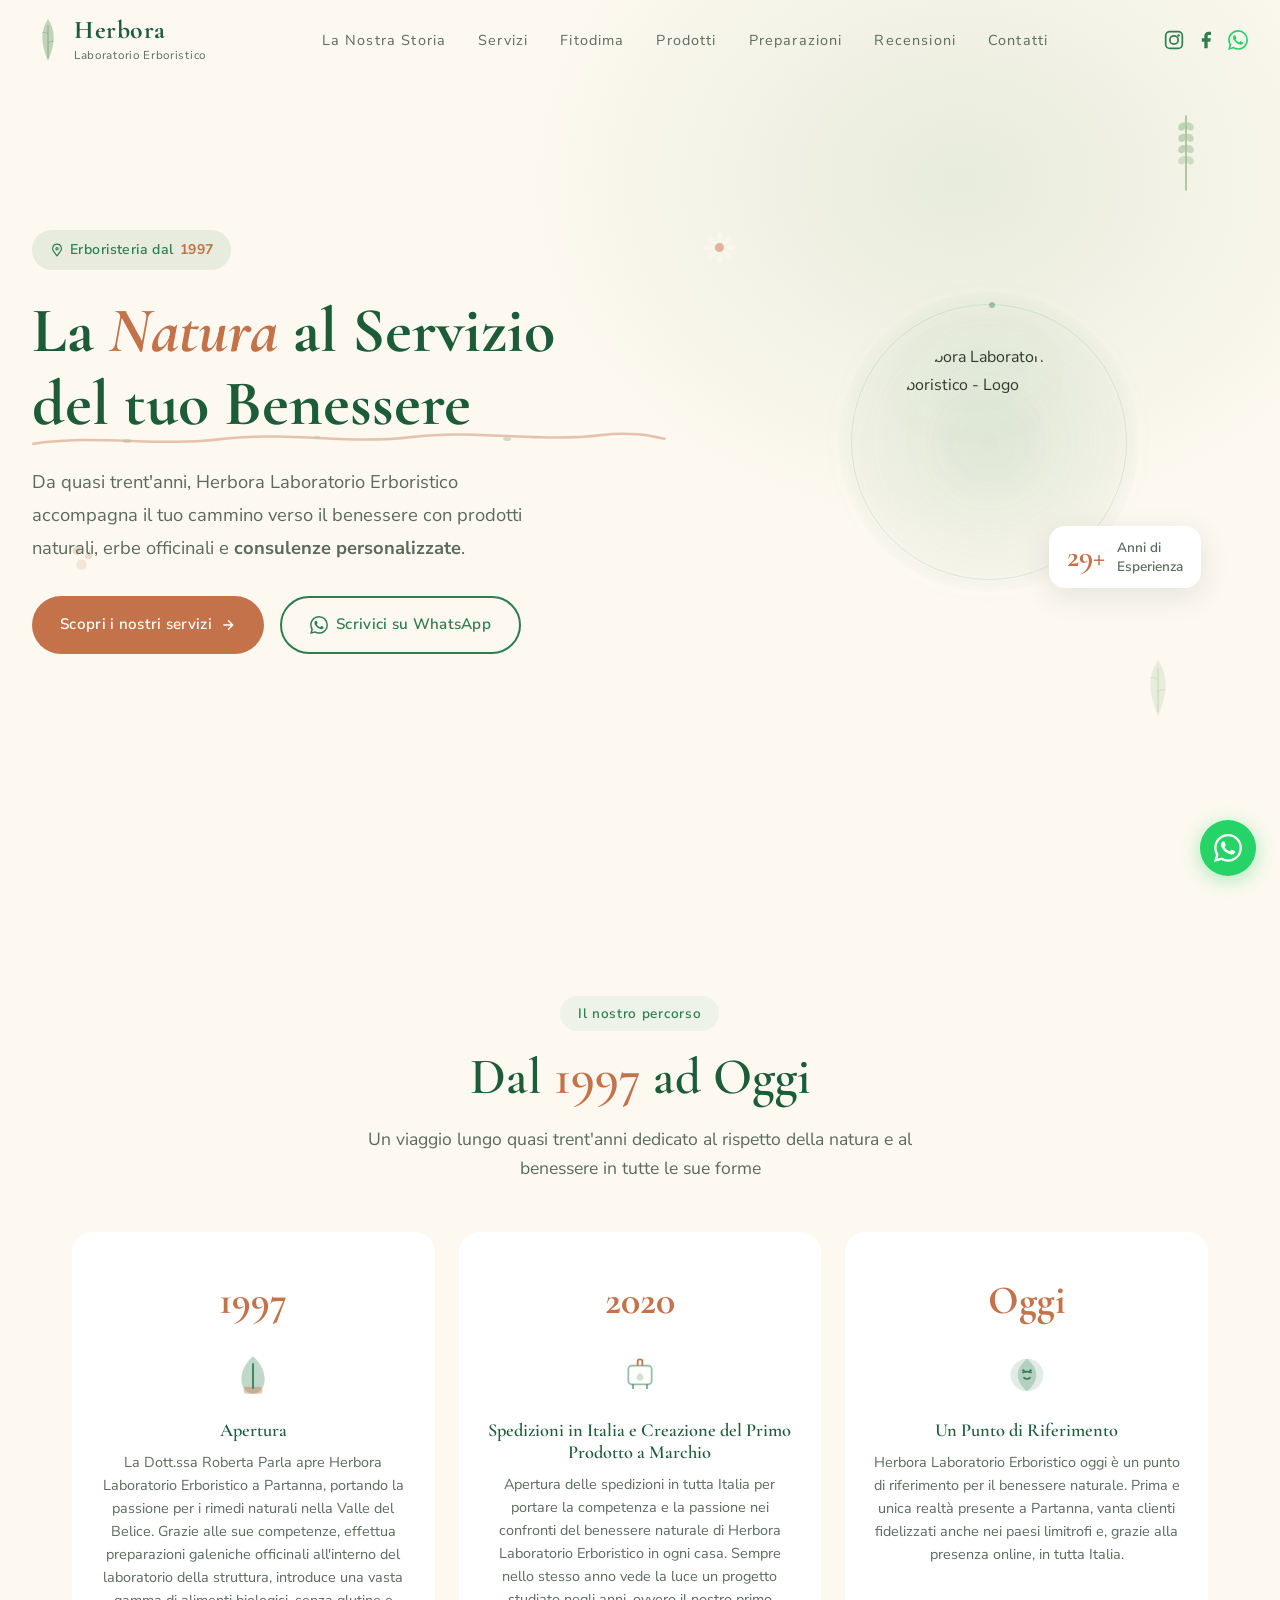
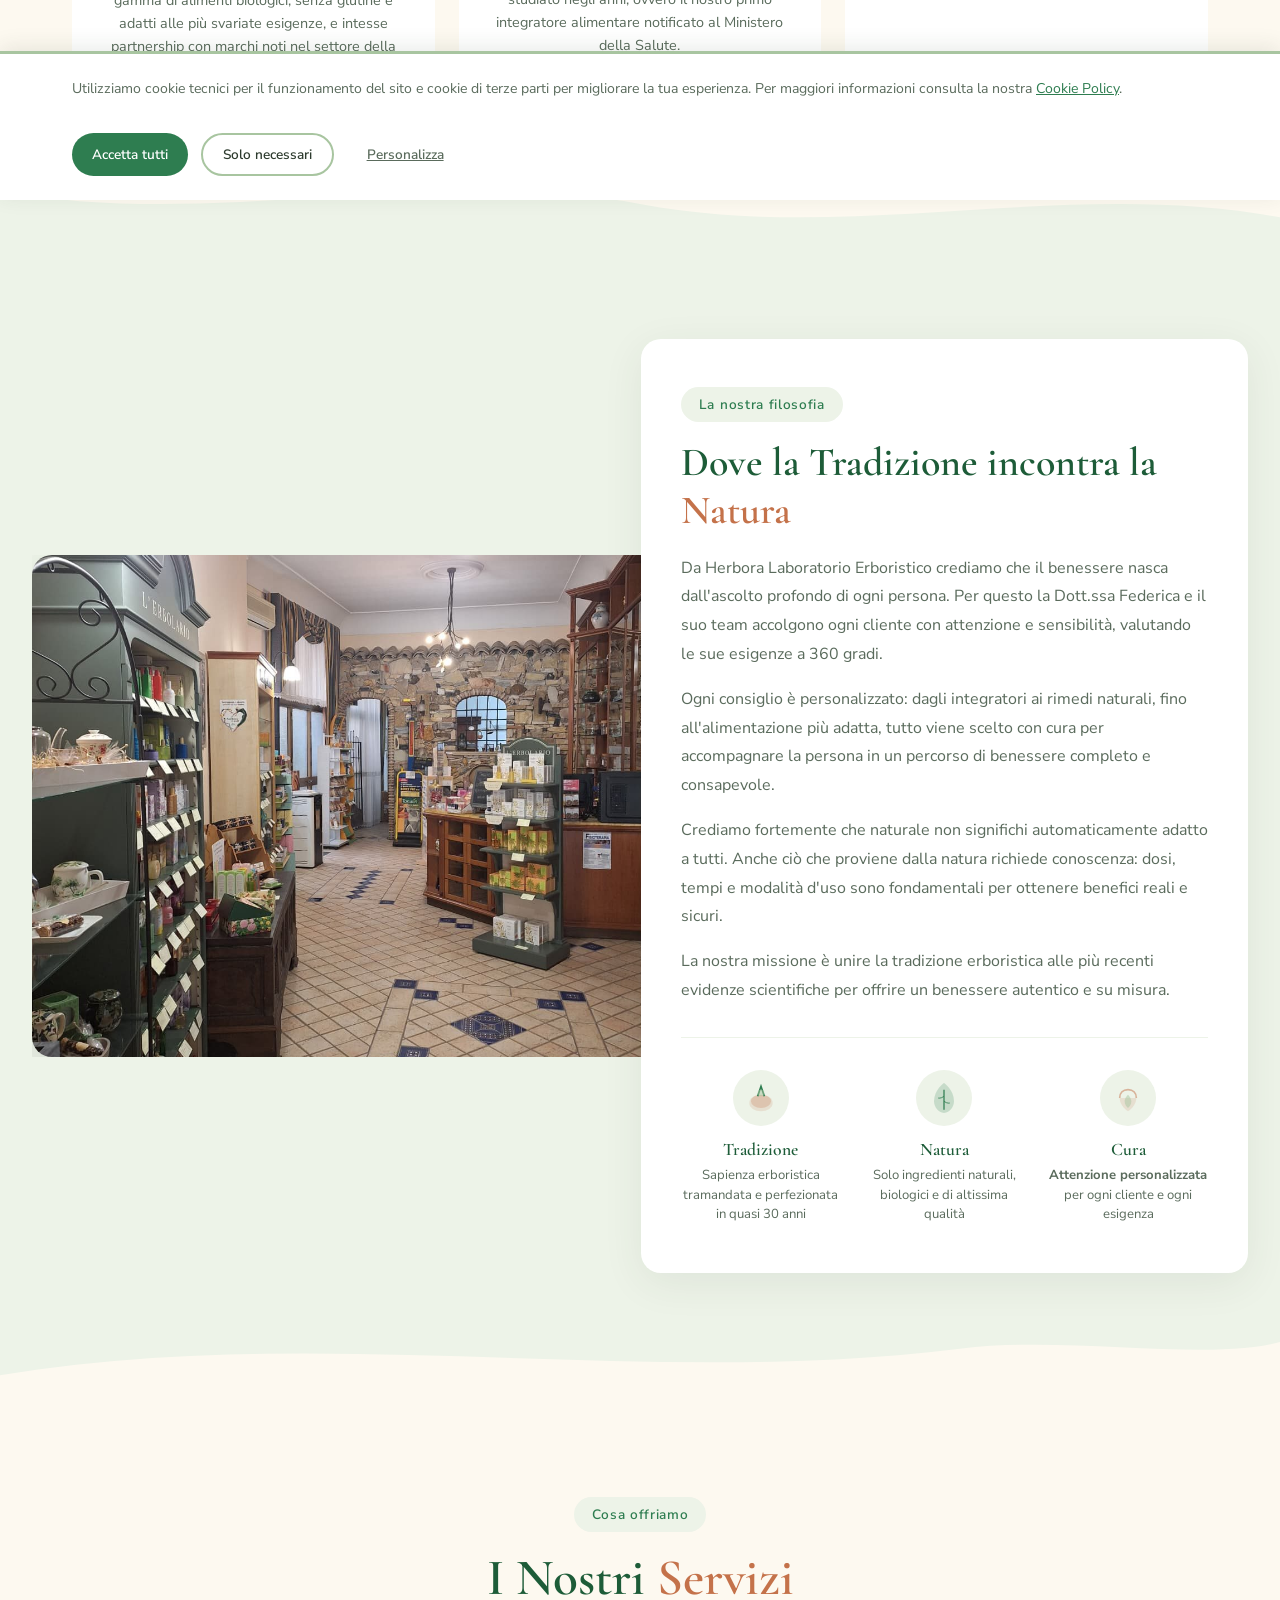
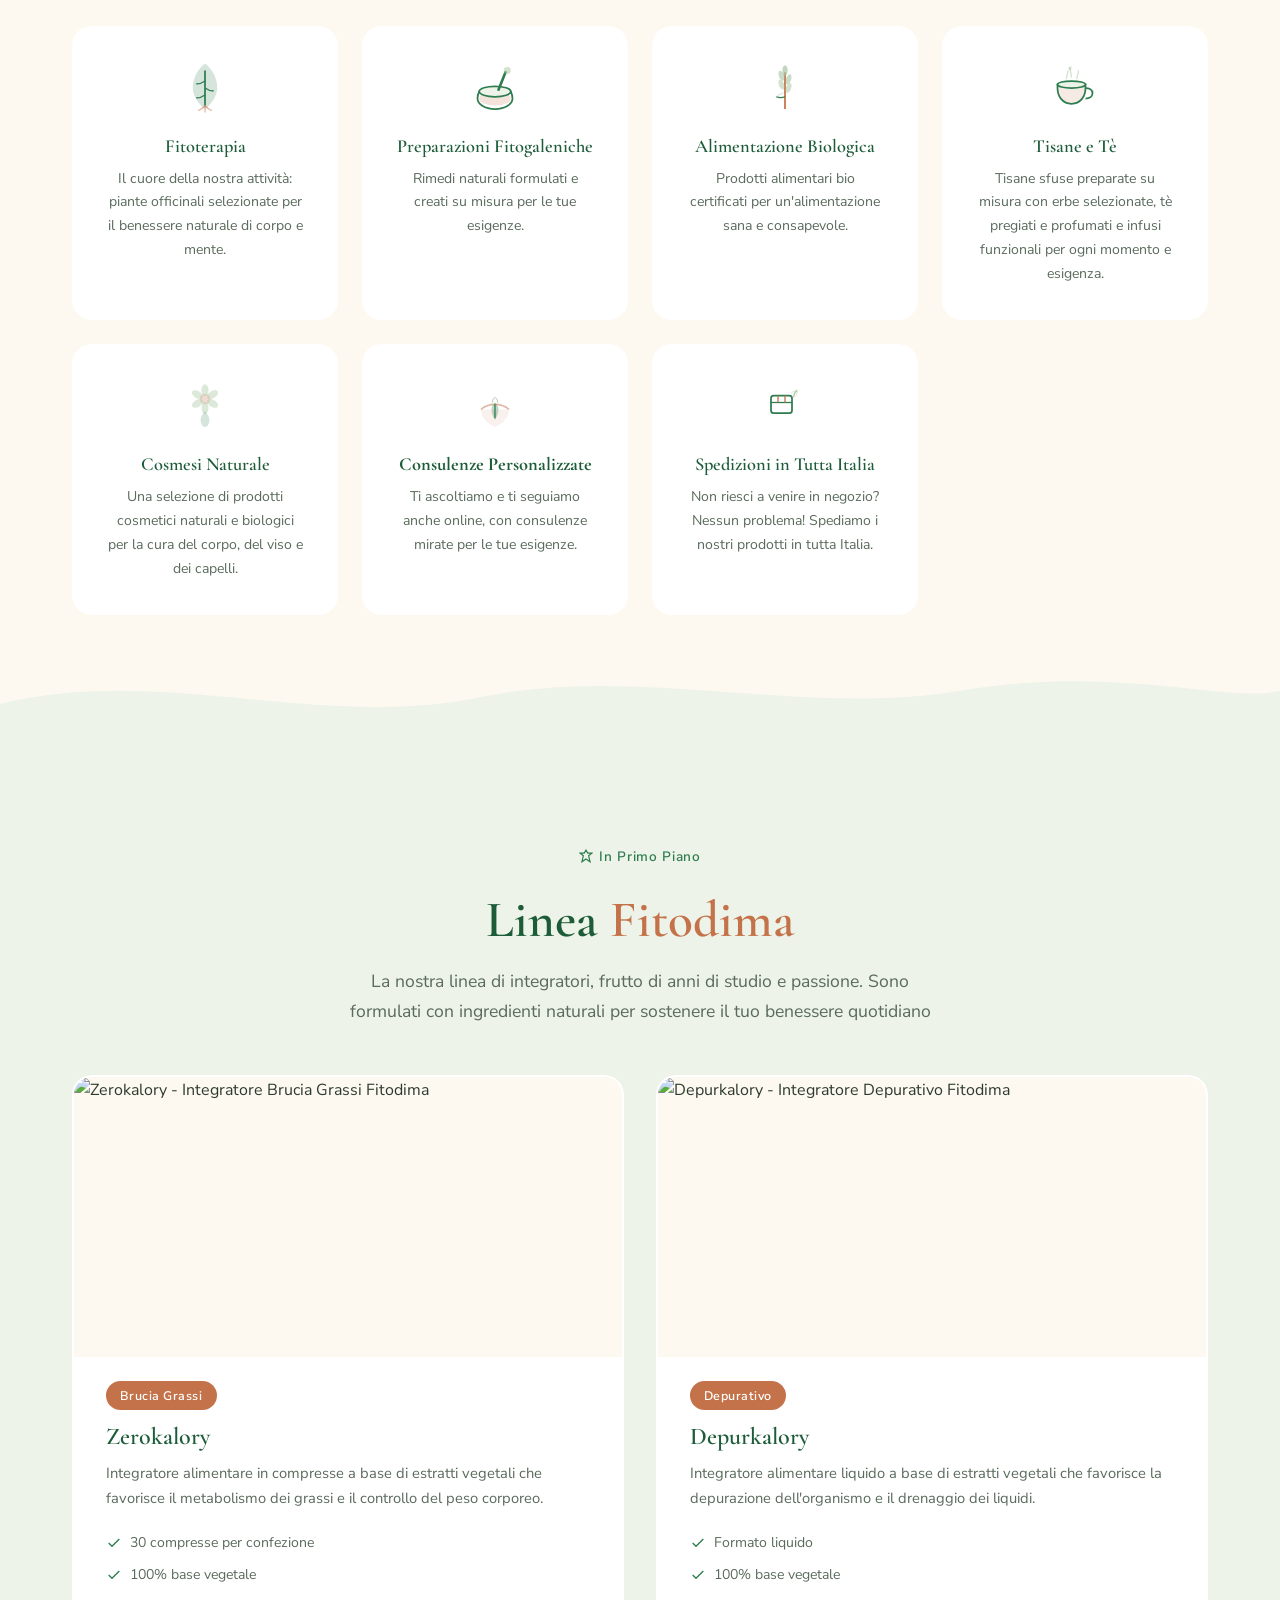
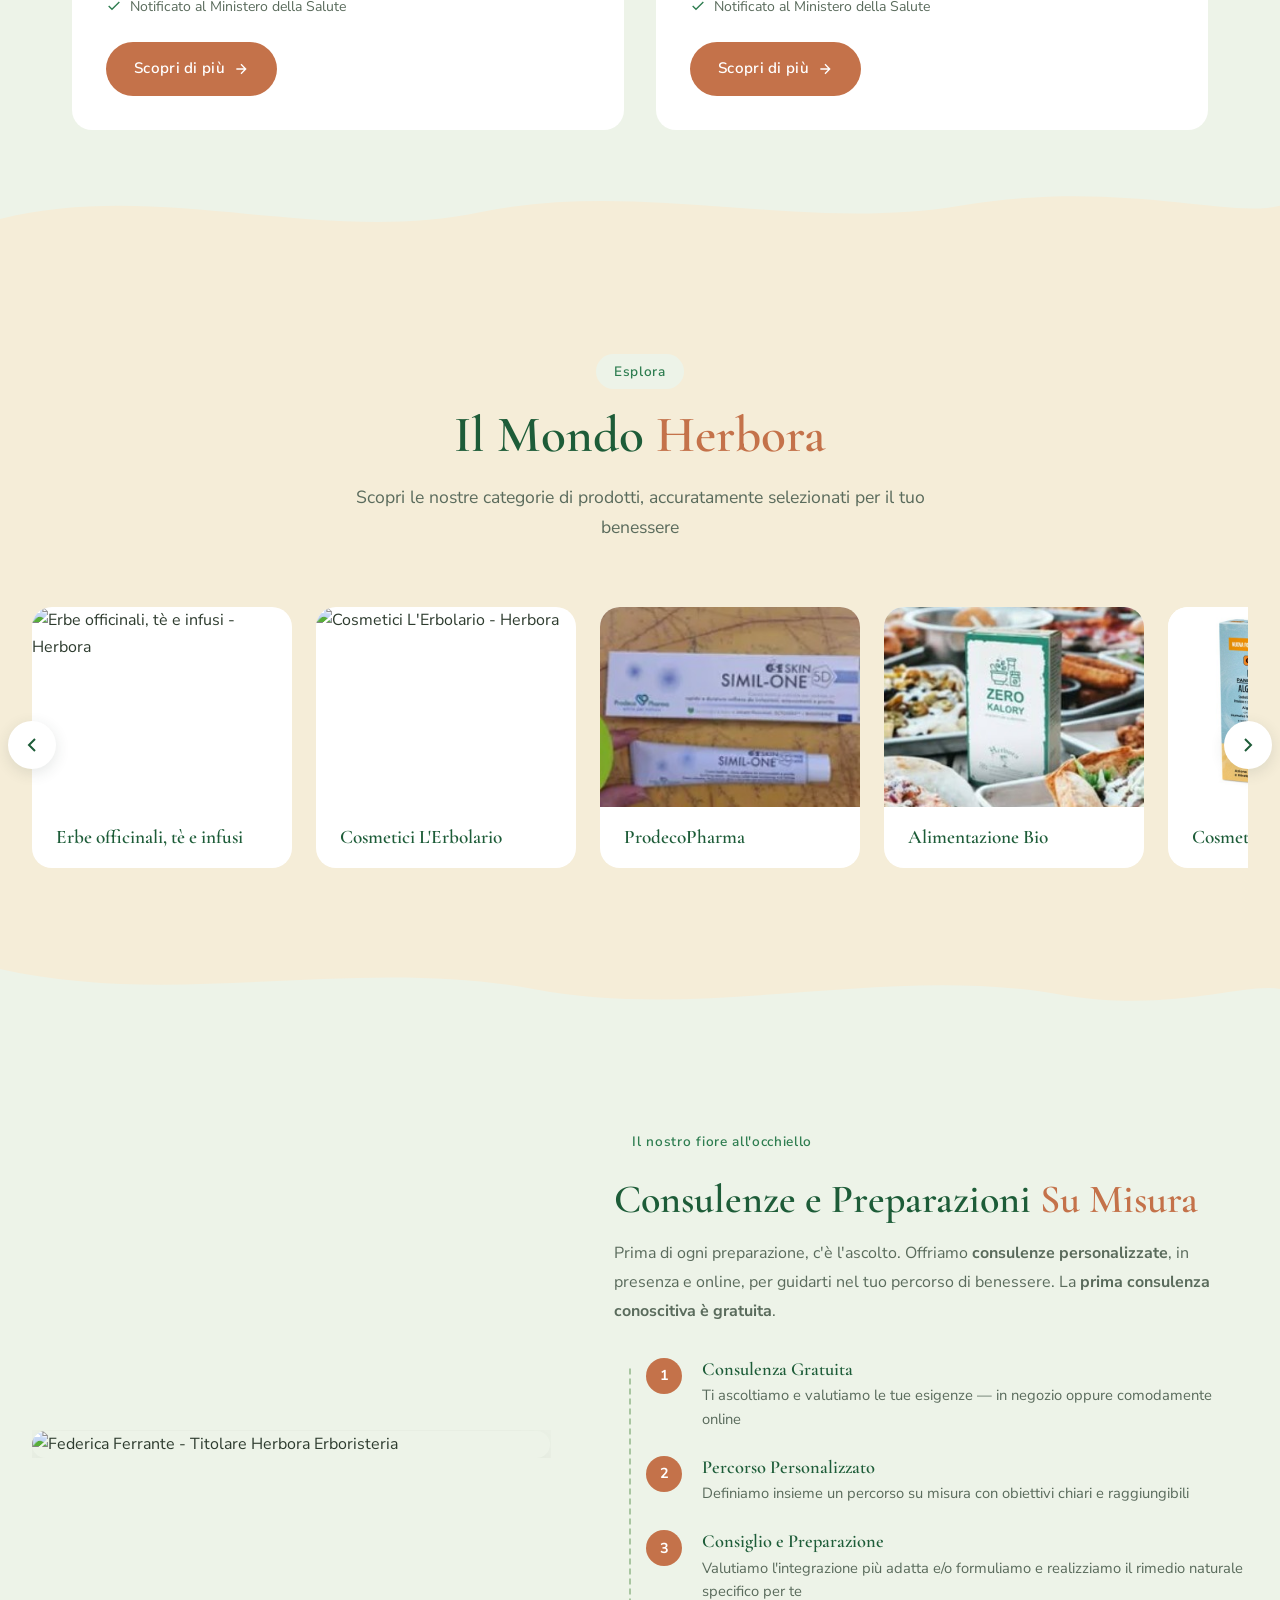
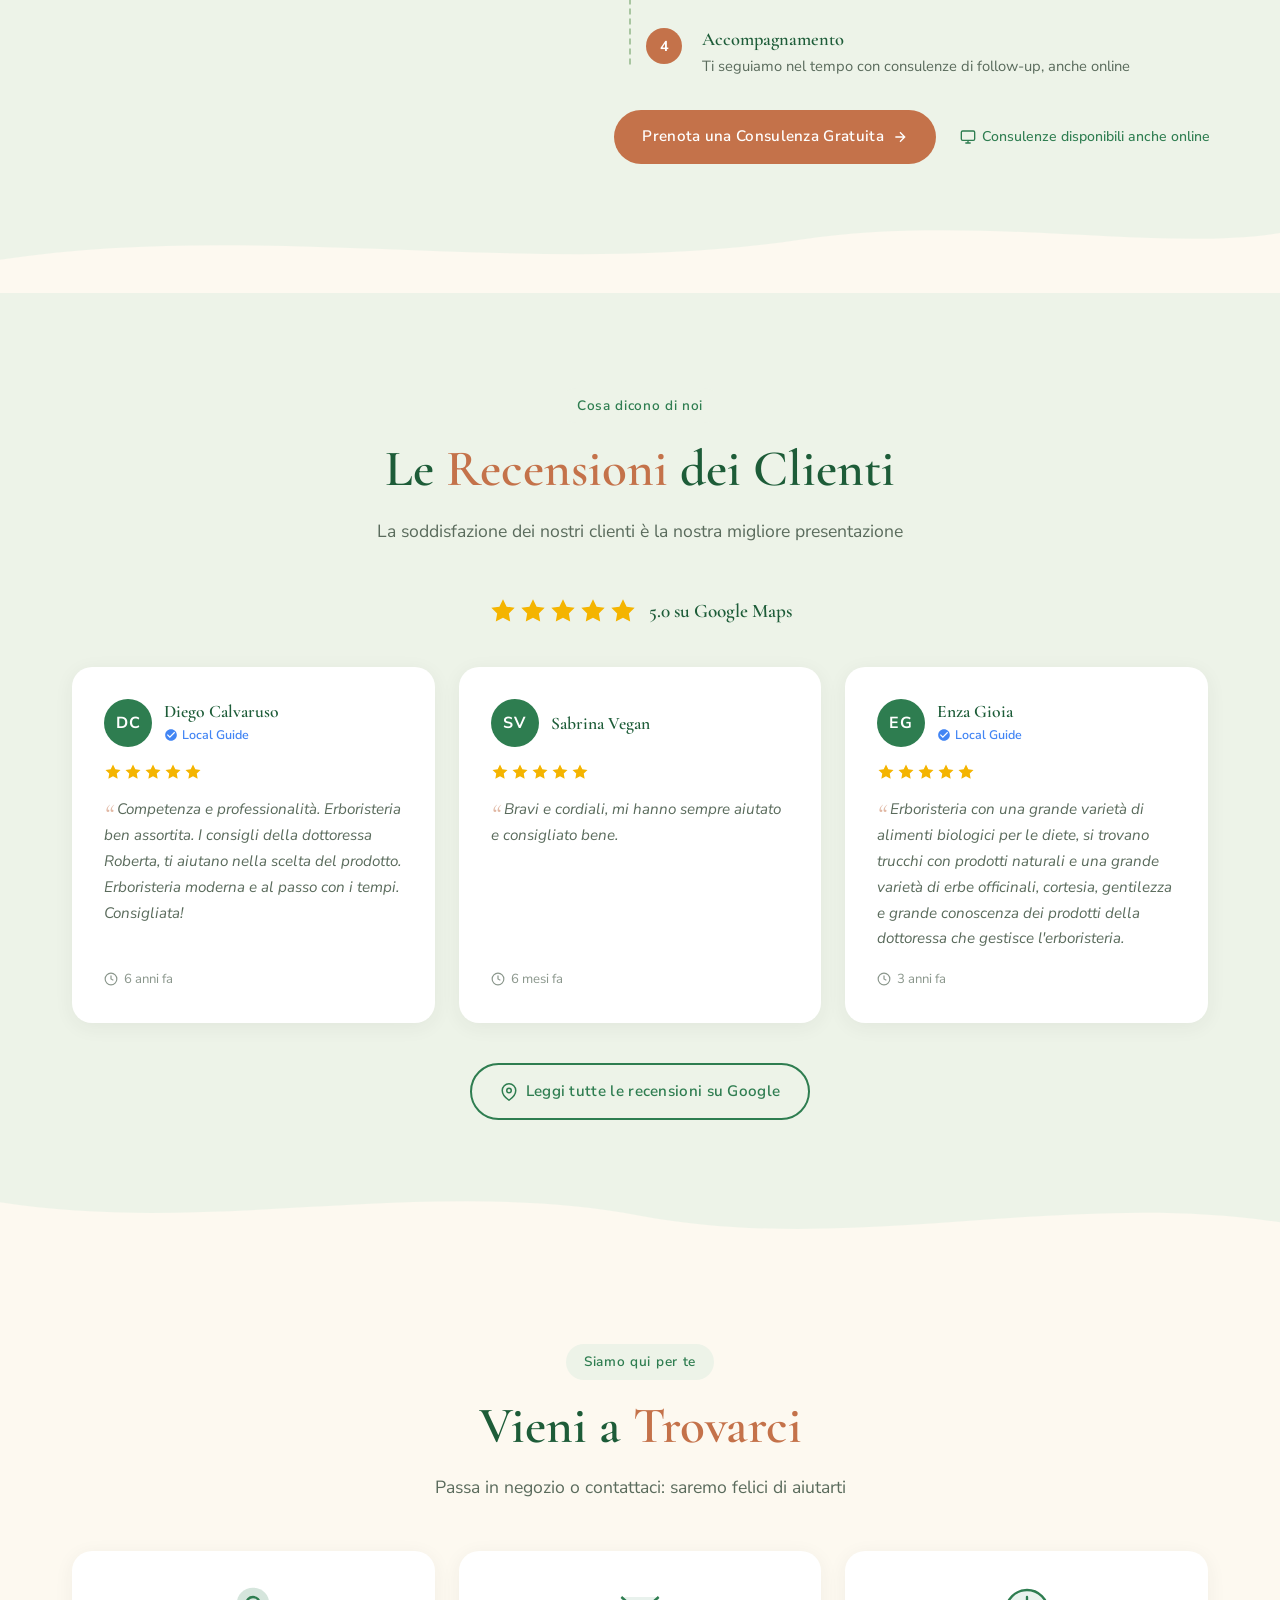
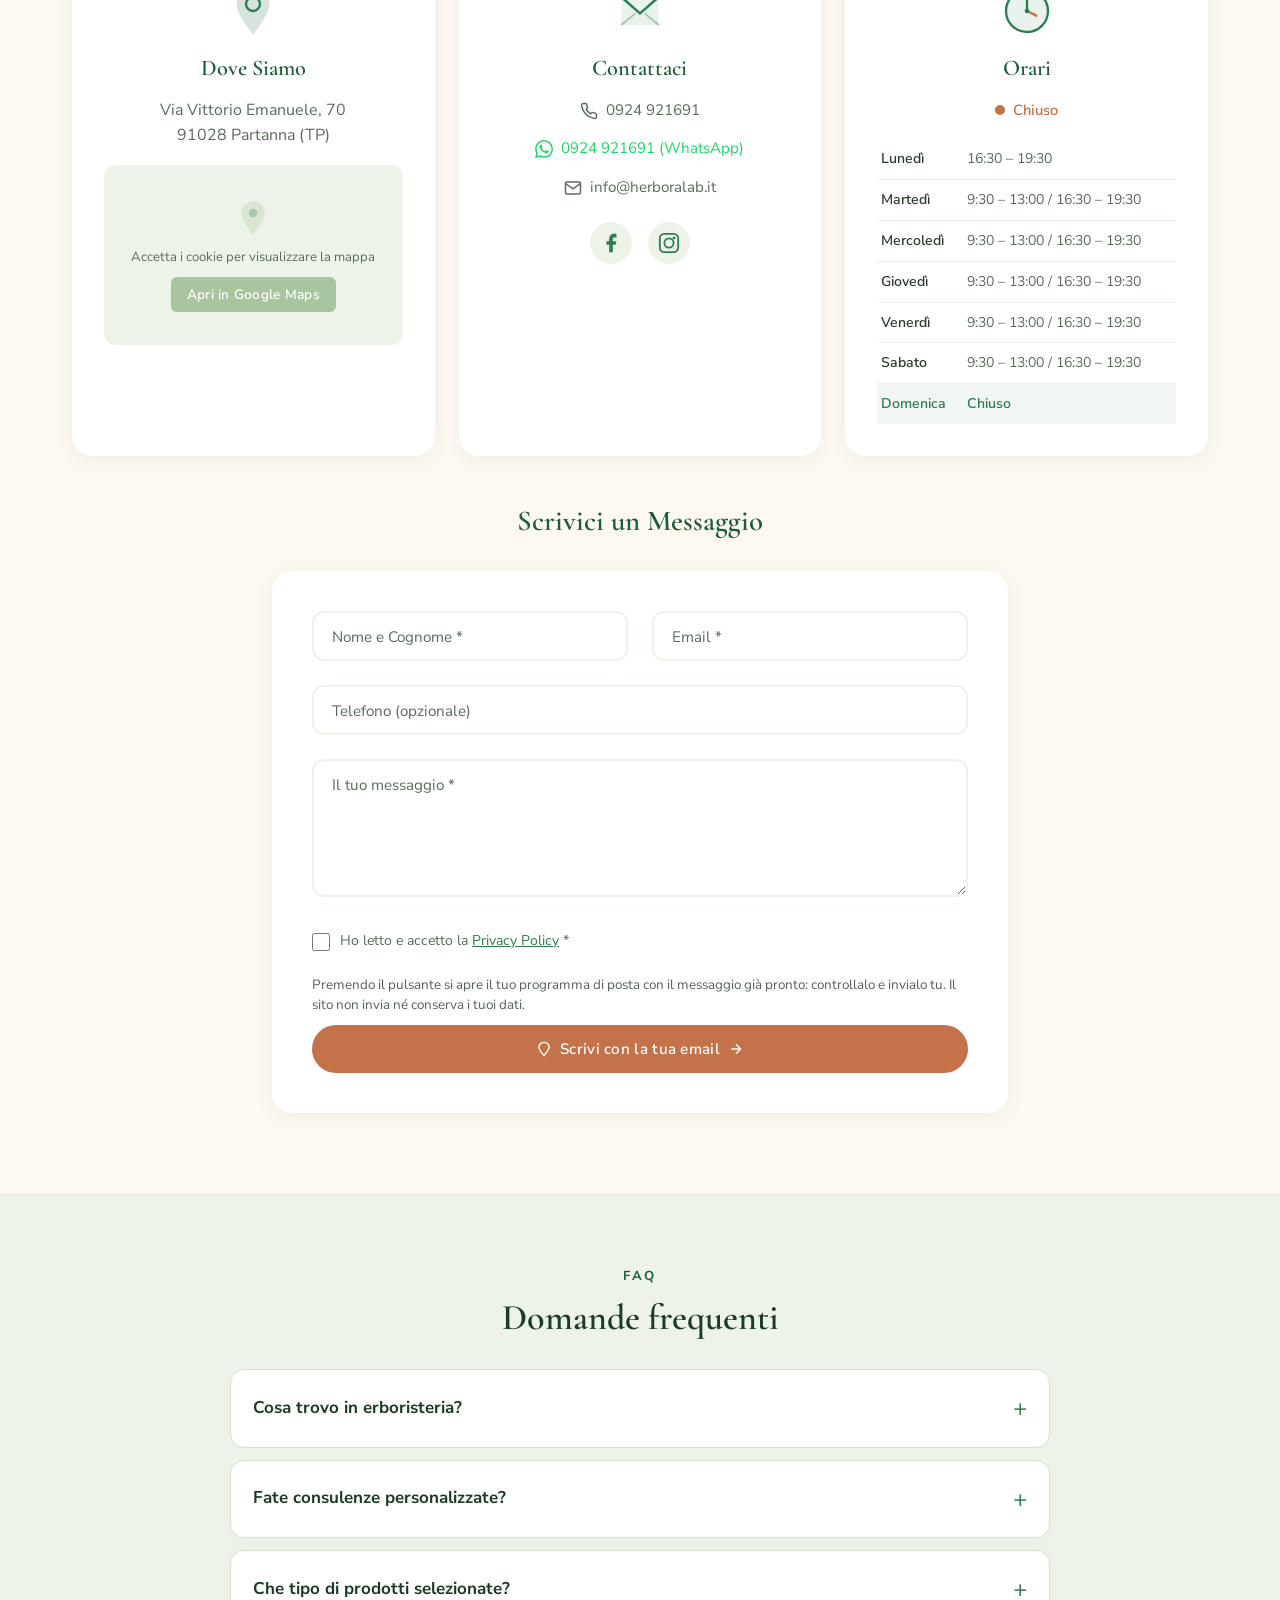
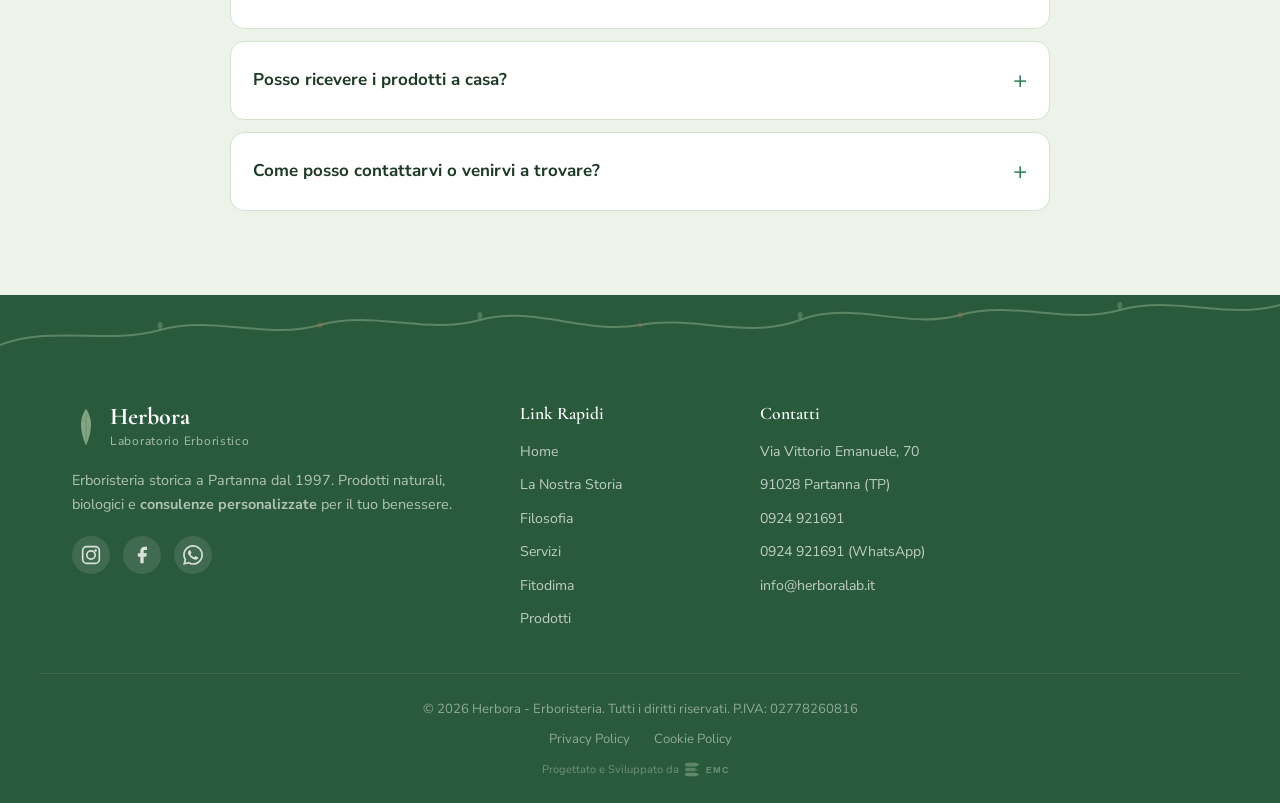
==== commit 19a969d2: "Testi non più tagliati, tolto il riquadro Fitodima iniziale, nuova foto del negozio - Consulenze e P" ====
--- a/index.html
+++ b/index.html
@@ -281,42 +281,6 @@
                     <span class="hero-experience-text">Anni di<br>Esperienza</span>
                 </div>
             </div>
-
-            <!-- In primo piano: prodotti della Linea Fitodima, a turno -->
-            <div class="hero-fitodima" id="heroFitodima" role="region" aria-roledescription="carosello" aria-label="Linea Fitodima in primo piano">
-                <div class="hero-fitodima-head">
-                    <span class="hero-fitodima-label">
-                        <svg width="14" height="14" viewBox="0 0 24 24" fill="none" stroke="currentColor" stroke-width="2"><path d="M12 2L9 7H2l5.5 4.5L5 22l7-5 7 5-2.5-10.5L22 7h-7z"/></svg>
-                        <span class="hero-fitodima-pre">In primo piano ·</span> <a href="#fitodima">Linea Fitodima</a>
-                    </span>
-                    <div class="hero-fitodima-dots" role="tablist" aria-label="Scegli il prodotto">
-                        <button type="button" role="tab" aria-selected="true" aria-controls="heroFito1" aria-label="Zerokalory"></button>
-                        <button type="button" role="tab" aria-selected="false" aria-controls="heroFito2" aria-label="Depurkalory"></button>
-                    </div>
-                </div>
-                <div class="hero-fitodima-slides">
-                    <a class="hero-fitodima-slide is-active" id="heroFito1" href="zerokalory.html" role="tabpanel" aria-label="Zerokalory, 1 di 2">
-                        <img src="images/fitodima/zerokalory.jpg" alt="Confezione di Zerokalory" width="400" height="400" loading="eager">
-                        <span class="hero-fitodima-text">
-                            <span class="hero-fitodima-badge">Brucia grassi</span>
-                            <strong>Zerokalory</strong>
-                            <span class="hero-fitodima-desc">Compresse a base vegetale che favoriscono il metabolismo dei grassi e il controllo del peso.</span>
-                            <span class="hero-fitodima-points"><span><svg width="14" height="14" viewBox="0 0 24 24" fill="none" stroke="currentColor" stroke-width="2.4"><path d="M20 6L9 17l-5-5"/></svg>30 compresse</span><span><svg width="14" height="14" viewBox="0 0 24 24" fill="none" stroke="currentColor" stroke-width="2.4"><path d="M20 6L9 17l-5-5"/></svg>100% base vegetale</span><span><svg width="14" height="14" viewBox="0 0 24 24" fill="none" stroke="currentColor" stroke-width="2.4"><path d="M20 6L9 17l-5-5"/></svg>Notificato al Ministero della Salute</span></span>
-                            <span class="hero-fitodima-cta">Scopri Zerokalory <svg width="14" height="14" viewBox="0 0 24 24" fill="none" stroke="currentColor" stroke-width="2"><path d="M5 12h14M12 5l7 7-7 7"/></svg></span>
-                        </span>
-                    </a>
-                    <a class="hero-fitodima-slide" id="heroFito2" href="depurkalory.html" role="tabpanel" aria-label="Depurkalory, 2 di 2" aria-hidden="true" tabindex="-1">
-                        <img src="images/fitodima/depurkalory.jpg" alt="Flacone di Depurkalory" width="400" height="400" loading="eager">
-                        <span class="hero-fitodima-text">
-                            <span class="hero-fitodima-badge">Depurativo</span>
-                            <strong>Depurkalory</strong>
-                            <span class="hero-fitodima-desc">Integratore liquido a base vegetale che favorisce la depurazione e il drenaggio dei liquidi.</span>
-                            <span class="hero-fitodima-points"><span><svg width="14" height="14" viewBox="0 0 24 24" fill="none" stroke="currentColor" stroke-width="2.4"><path d="M20 6L9 17l-5-5"/></svg>Formato liquido</span><span><svg width="14" height="14" viewBox="0 0 24 24" fill="none" stroke="currentColor" stroke-width="2.4"><path d="M20 6L9 17l-5-5"/></svg>100% base vegetale</span><span><svg width="14" height="14" viewBox="0 0 24 24" fill="none" stroke="currentColor" stroke-width="2.4"><path d="M20 6L9 17l-5-5"/></svg>Notificato al Ministero della Salute</span></span>
-                            <span class="hero-fitodima-cta">Scopri Depurkalory <svg width="14" height="14" viewBox="0 0 24 24" fill="none" stroke="currentColor" stroke-width="2"><path d="M5 12h14M12 5l7 7-7 7"/></svg></span>
-                        </span>
-                    </a>
-                </div>
-            </div>
         </div>
 
         <!-- Wave divider -->
@@ -394,7 +358,7 @@
         <div class="filosofia-container">
             <div class="filosofia-image" data-organic="leaf-wipe">
                 <div class="filosofia-image-inner">
-                    <img src="images/negozio6.jpg" alt="Interno Erboristeria Herbora - Prodotti naturali e biologici" loading="lazy">
+                    <img src="images/negozio-interno.jpg" alt="Interno Erboristeria Herbora - Prodotti naturali e biologici" width="1200" height="1600" loading="lazy">
                 </div>
             </div>
             <div class="filosofia-card" data-organic="grow">
@@ -741,7 +705,7 @@
 
                 <div class="carousel-card">
                     <div class="carousel-card-image">
-                        <img src="images/negozio6.jpg" alt="Gli scaffali dell'erboristeria Herbora" loading="lazy">
+                        <img src="images/negozio-interno.jpg" alt="Gli scaffali dell'erboristeria Herbora" loading="lazy">
                     </div>
                     <div class="carousel-card-content">
                         <h3>Gianluca Mech</h3>
--- a/css/style.css
+++ b/css/style.css
@@ -497,7 +497,7 @@
     margin: 0 auto;
     width: 100%;
     display: grid;
-    grid-template-columns: 55% 45%;
+    grid-template-columns: minmax(0, 55fr) minmax(0, 45fr);
     gap: 4rem;
     align-items: center;
     position: relative;
@@ -813,7 +813,7 @@
     margin: 0 auto;
     padding: 0 2rem;
     display: grid;
-    grid-template-columns: 55% 45%;
+    grid-template-columns: minmax(0, 55fr) minmax(0, 45fr);
     gap: 0;
     align-items: center;
 }
@@ -833,6 +833,13 @@
     width: 100%;
     height: auto;
     display: block;
+}
+
+/* foto del negozio verticale: inquadrata in orizzontale (scaffali, banco e muro in pietra) */
+.filosofia-image-inner img {
+    aspect-ratio: 4 / 3;
+    object-fit: cover;
+    object-position: 50% 58%;
 }
 
 .filosofia-card {
@@ -1062,7 +1069,7 @@
     max-width: var(--container-max);
     margin: 0 auto;
     display: grid;
-    grid-template-columns: 45% 55%;
+    grid-template-columns: minmax(0, 45fr) minmax(0, 55fr);
     gap: 3rem;
     align-items: center;
 }
@@ -1196,7 +1203,7 @@
     margin: 0 auto;
     padding: 0 2rem;
     display: grid;
-    grid-template-columns: 55% 45%;
+    grid-template-columns: minmax(0, 55fr) minmax(0, 45fr);
     gap: 2rem;
     align-items: center;
 }
@@ -1413,7 +1420,7 @@
     margin: 0 auto;
     padding: 0 2rem;
     display: grid;
-    grid-template-columns: 45% 55%;
+    grid-template-columns: minmax(0, 45fr) minmax(0, 55fr);
     gap: 4rem;
     align-items: center;
 }
@@ -2636,203 +2643,11 @@
     }
 }
 
-
-/* ===== HERO · IN PRIMO PIANO LINEA FITODIMA (prodotti a turno) ===== */
-.hero-fitodima {
-    margin-top: 1.5rem;
-    max-width: 520px;
-    background: #fff;
-    border: 1px solid rgba(46, 125, 80, 0.14);
-    border-radius: 20px;
-    padding: 0.9rem 1rem 1rem;
-    box-shadow: 0 14px 34px -22px rgba(29, 92, 56, 0.45);
-    text-align: left;
-}
-.hero-fitodima-head {
-    display: flex;
-    align-items: center;
-    justify-content: space-between;
-    gap: 1rem;
-    margin-bottom: 0.6rem;
-}
-.hero-fitodima-label {
-    display: inline-flex;
-    align-items: center;
-    gap: 6px;
-    font-size: 0.78rem;
-    font-weight: 700;
-    letter-spacing: 0.08em;
-    text-transform: uppercase;
-    color: var(--terracotta);
-}
-.hero-fitodima-label a { color: var(--herbora-green); text-decoration: none; }
-.hero-fitodima-label a:hover { text-decoration: underline; }
-.hero-fitodima-dots { display: flex; gap: 2px; }
-.hero-fitodima-dots button {
-    width: 32px;
-    height: 32px;
-    border: 0;
-    background: none;
-    cursor: pointer;
-    position: relative;
-    padding: 0;
-}
-.hero-fitodima-dots button::after {
-    content: '';
-    position: absolute;
-    left: 50%;
-    top: 50%;
-    width: 9px;
-    height: 9px;
-    border-radius: 50%;
-    transform: translate(-50%, -50%);
-    background: var(--sage);
-    transition: width 0.3s ease, background 0.3s ease;
-}
-.hero-fitodima-dots button[aria-selected="true"]::after {
-    width: 22px;
-    border-radius: 6px;
-    background: var(--herbora-green);
-}
-.hero-fitodima-slides { display: grid; }
-.hero-fitodima-slide {
-    grid-area: 1 / 1;
-    display: flex;
-    align-items: center;
-    gap: 1rem;
-    color: inherit;
-    text-decoration: none;
-    opacity: 0;
-    visibility: hidden;
-    transform: translateX(12px);
-    transition: opacity 0.6s ease, transform 0.6s ease, visibility 0s linear 0.6s;
-    border-radius: 14px;
-}
-.hero-fitodima-slide.is-active {
-    opacity: 1;
-    visibility: visible;
-    transform: none;
-    transition: opacity 0.6s ease, transform 0.6s ease;
-}
-.hero-fitodima-slide img {
-    width: 112px;
-    height: 112px;
-    flex: none;
-    object-fit: contain;
-    border-radius: 14px;
-    background: #fff;
-    border: 1px solid var(--sage-light);
-}
-.hero-fitodima-text { display: flex; flex-direction: column; align-items: flex-start; gap: 3px; min-width: 0; }
-.hero-fitodima-badge {
-    font-size: 0.72rem;
-    font-weight: 700;
-    color: var(--herbora-green);
-    background: var(--sage-light);
-    padding: 3px 10px;
-    border-radius: 50px;
-}
-.hero-fitodima-text strong {
-    font-family: var(--font-heading);
-    font-size: 1.6rem;
-    line-height: 1.1;
-    color: var(--herbora-dark);
-}
-.hero-fitodima-desc { font-size: 0.9rem; line-height: 1.5; color: var(--text-medium); }
-.hero-fitodima-cta {
-    display: inline-flex;
-    align-items: center;
-    gap: 4px;
-    margin-top: 2px;
-    font-size: 0.88rem;
-    font-weight: 700;
-    color: var(--terracotta);
-    transition: gap 0.3s ease;
-}
-.hero-fitodima-slide:hover .hero-fitodima-cta,
-.hero-fitodima-slide:focus-visible .hero-fitodima-cta { gap: 8px; }
-.hero-fitodima-slide:focus-visible { outline: 3px solid var(--sage); outline-offset: 4px; }
-
-@media (max-width: 1024px) {
-    .hero-fitodima { margin-left: auto; margin-right: auto; max-width: 720px; width: 100%; }
-}
-@media (max-width: 480px) {
-    .hero-fitodima { padding: 0.8rem; }
-    .hero-fitodima-label { font-size: 0.72rem; letter-spacing: 0.06em; }
-    .hero-fitodima-pre { display: none; }
-    .hero-fitodima-slide { gap: 0.8rem; align-items: flex-start; }
-    .hero-fitodima-slide img { width: 88px; height: 88px; }
-    .hero-fitodima-text strong { font-size: 1.35rem; }
-    .hero-fitodima-desc { font-size: 0.85rem; }
-}
-@media (prefers-reduced-motion: reduce) {
-    .hero-fitodima-slide { transition: none; transform: none; }
-}
-
-/* Punti di forza dei prodotti Fitodima (in riga, come piccole etichette) */
-.hero-fitodima-points { display: flex; flex-wrap: wrap; gap: 4px 12px; margin-top: 2px; }
-.hero-fitodima-points span { display: inline-flex; align-items: center; gap: 5px; font-size: 0.82rem; font-weight: 600; color: var(--herbora-dark); }
-.hero-fitodima-points svg { color: var(--herbora-green); flex: none; }
-
-/* ===== COMPUTER: cerchio più piccolo, Fitodima su tutta la larghezza ===== */
+/* ===== COMPUTER: cerchio del logo più piccolo, non più alto del testo iniziale ===== */
 @media (min-width: 1025px) {
-    .hero { padding-top: calc(var(--nav-height) + 1rem); }
-    /* colonne in frazioni: prima 55% + 45% + spazio sforavano di qualche pixel a destra */
-    .hero-container { grid-template-columns: minmax(0, 55fr) minmax(0, 45fr); row-gap: 1.25rem; }
     /* il riquadro «anni di esperienza» sporge a destra del cerchio: lo spazio ai lati evita che venga tagliato */
     .hero-visual { justify-self: center; padding: 0 70px; }
     .hero-image-wrapper { width: 300px; height: 300px; }
     .hero-experience-card { right: 8px; bottom: 4px; padding: 12px 18px; }
     .hero-experience-number { font-size: 1.9rem; }
-
-    .hero-fitodima {
-        grid-column: 1 / -1;
-        max-width: none;
-        margin: 0;
-        padding: 0.9rem 1.8rem 1rem;
-    }
-    .hero-fitodima-head { margin-bottom: 0.3rem; }
-    .hero-fitodima-slide { gap: 2rem; }
-    .hero-fitodima-slide img { width: 140px; height: 140px; border-radius: 18px; }
-    .hero-fitodima-text {
-        flex: 1;
-        display: grid;
-        grid-template-columns: minmax(0, 1.25fr) minmax(0, 1fr);
-        grid-template-areas: "badge points" "name points" "desc cta";
-        column-gap: 3rem;
-        row-gap: 6px;
-        align-items: center;
-    }
-    .hero-fitodima-badge { grid-area: badge; justify-self: start; }
-    .hero-fitodima-text strong { grid-area: name; font-size: 2.1rem; }
-    .hero-fitodima-desc { grid-area: desc; font-size: 1.02rem; align-self: start; }
-    .hero-fitodima-points { grid-area: points; flex-direction: column; gap: 8px; align-self: end; }
-    .hero-fitodima-points span { font-size: 0.95rem; }
-    .hero-fitodima-cta {
-        grid-area: cta;
-        justify-self: start;
-        align-self: start;
-        margin-top: 6px;
-        padding: 11px 22px;
-        border-radius: 50px;
-        background: var(--terracotta);
-        color: #fff;
-        font-size: 0.95rem;
-    }
-    .hero-fitodima-slide:hover .hero-fitodima-cta { background: var(--terracotta-light); }
-}
-
-/* ===== TELEFONO: Fitodima subito sotto il titolo, così si vede appena si apre il sito ===== */
-@media (max-width: 768px) {
-    .hero-container { gap: 0; }
-    .hero-content { display: contents; }
-    .hero-visual { order: -1; margin-bottom: 2rem; }
-    .hero-badge { order: 0; justify-self: center; }
-    .hero-title { order: 1; }
-    .hero-fitodima { order: 2; width: 100%; margin: 0.5rem auto 1.5rem; }
-    .hero-subtitle { order: 3; }
-    .hero-ctas { order: 4; }
-}
-
-/* la sezione Preparazioni entra con un'animazione da destra: senza questo la pagina scorreva di lato */
-.preparazioni { overflow-x: clip; }
+}
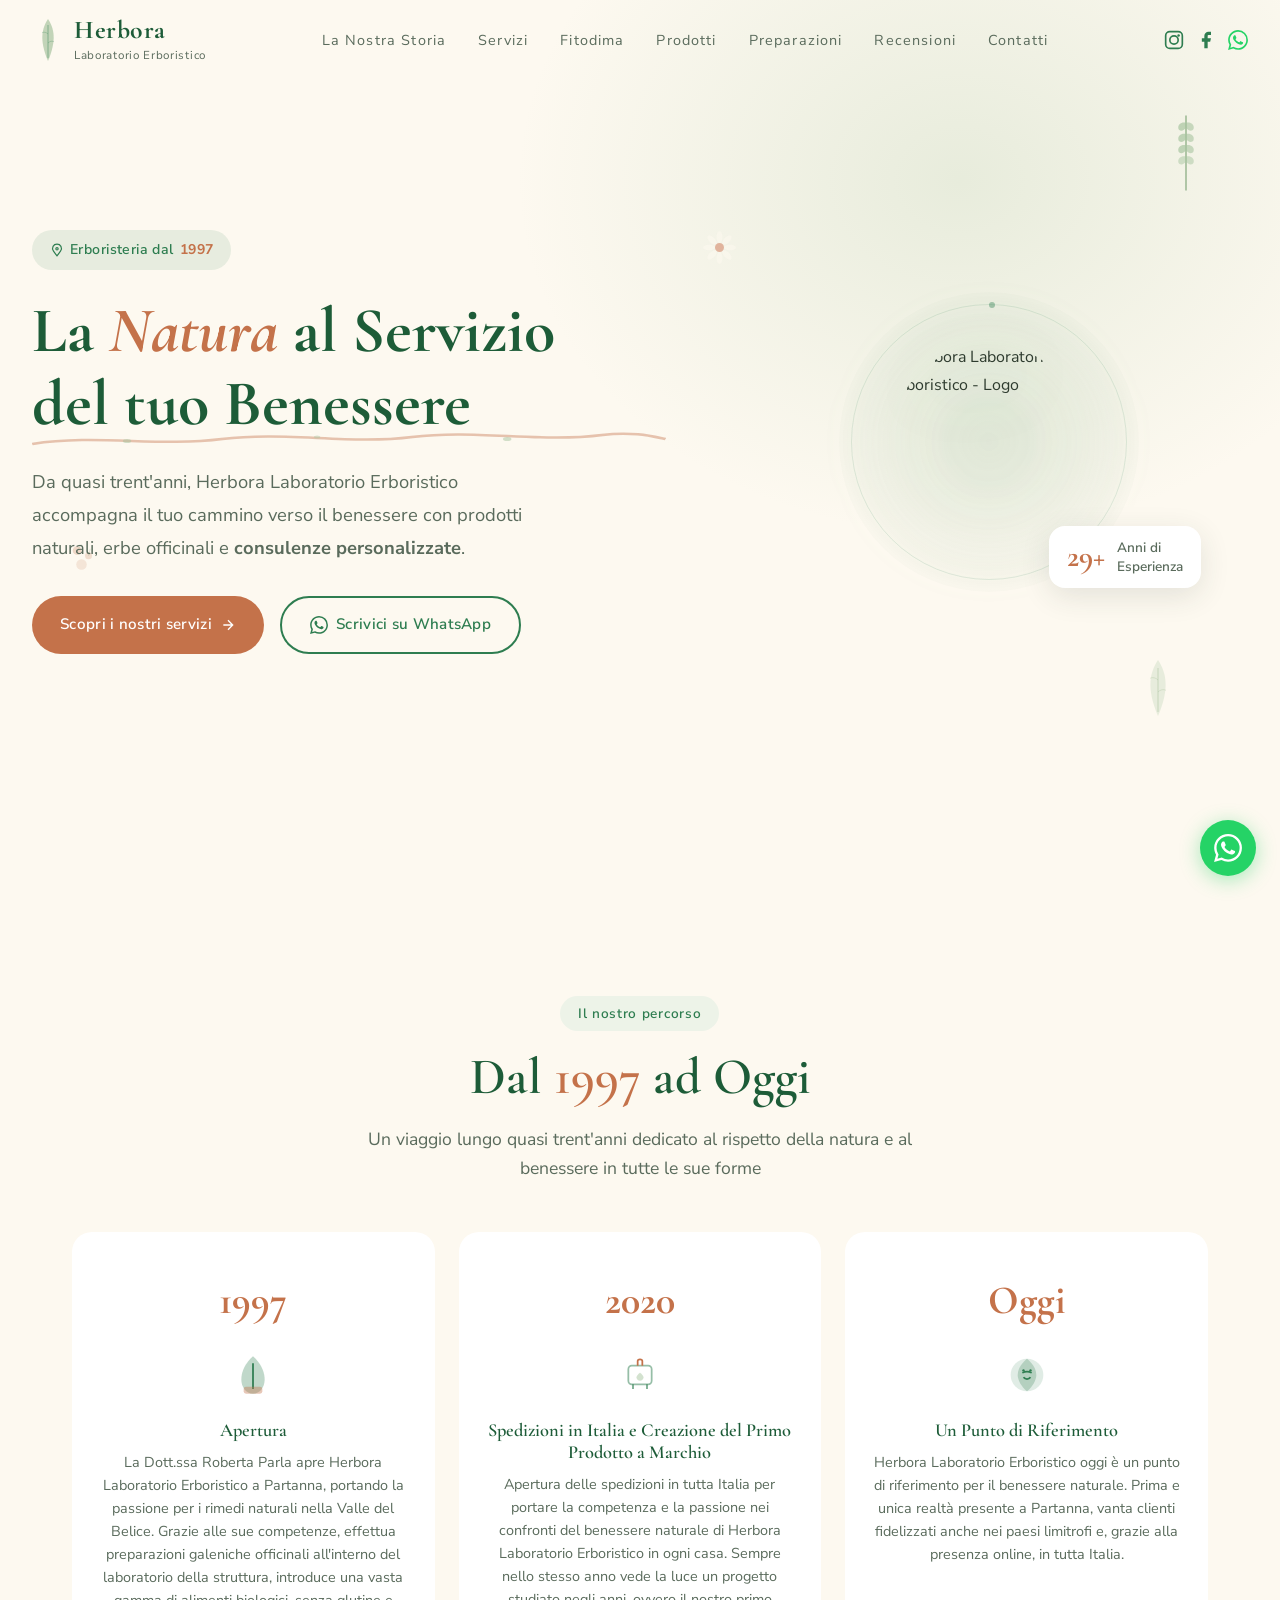
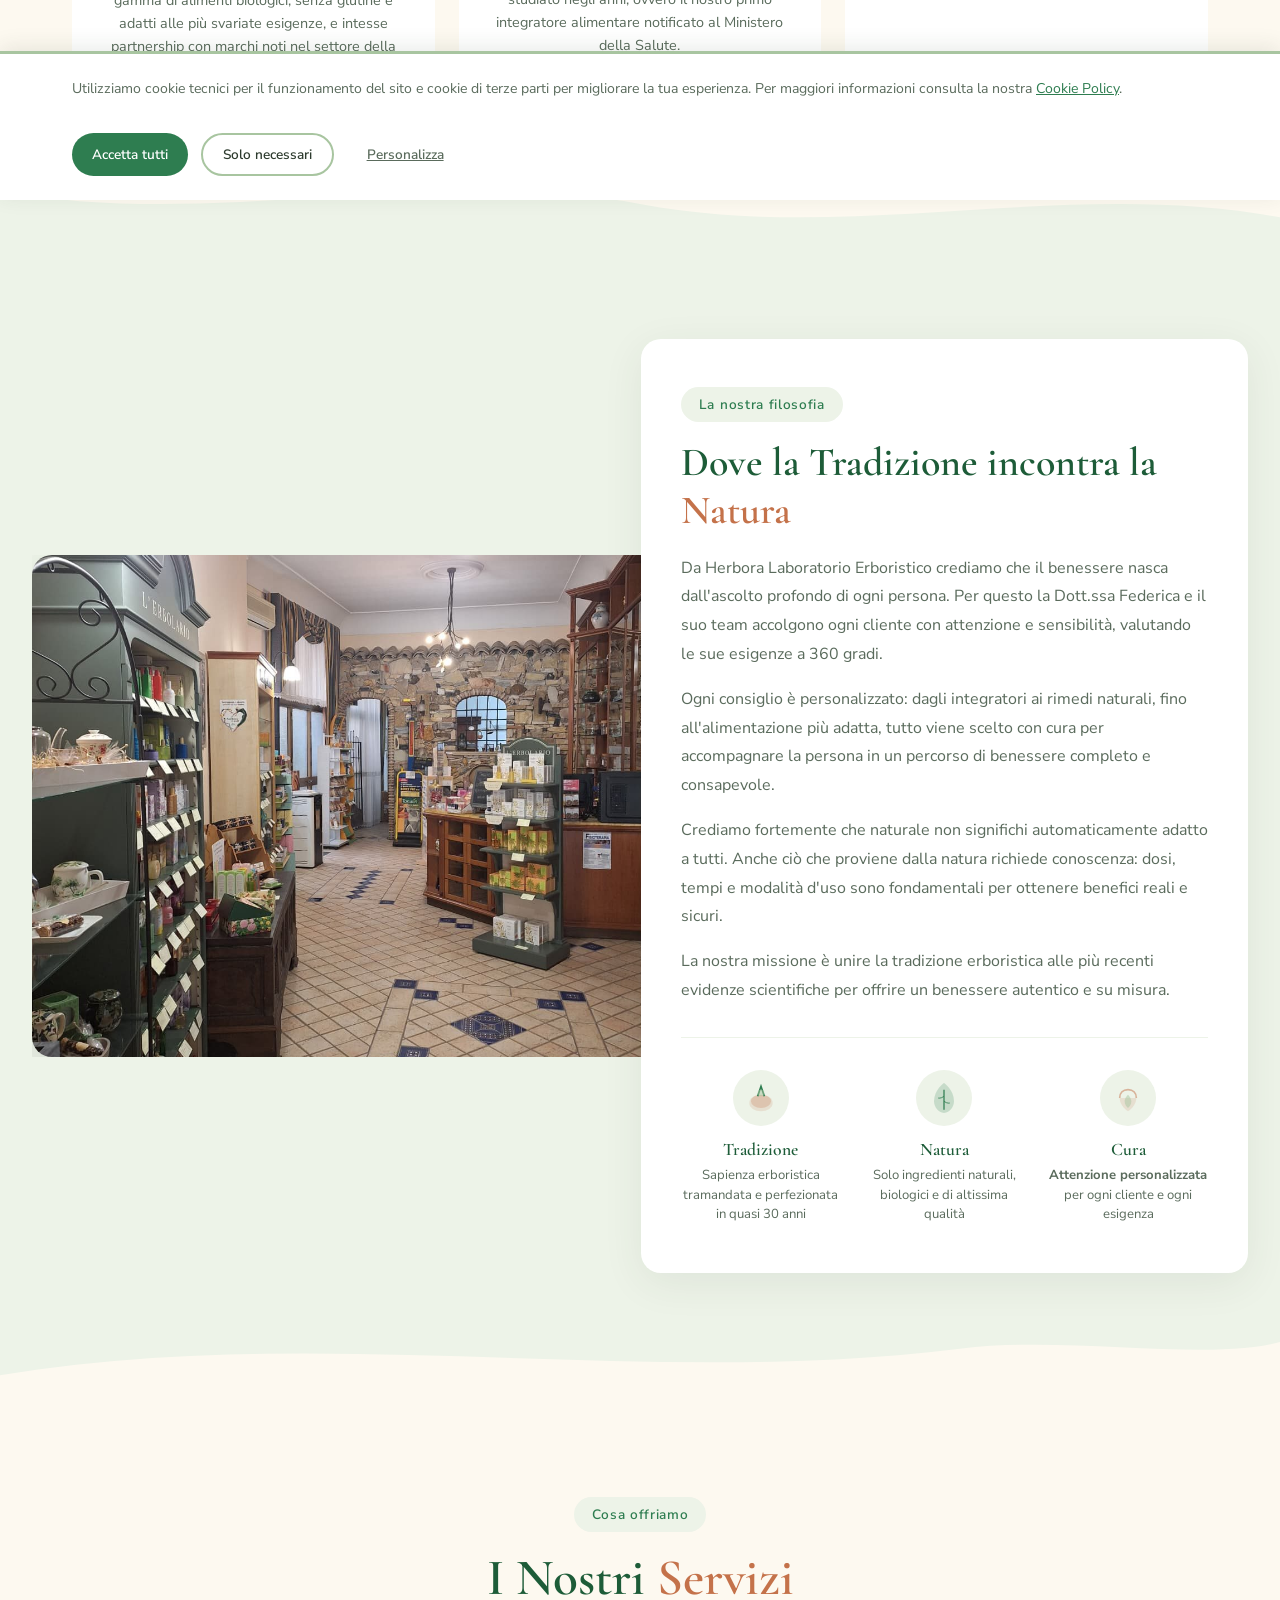
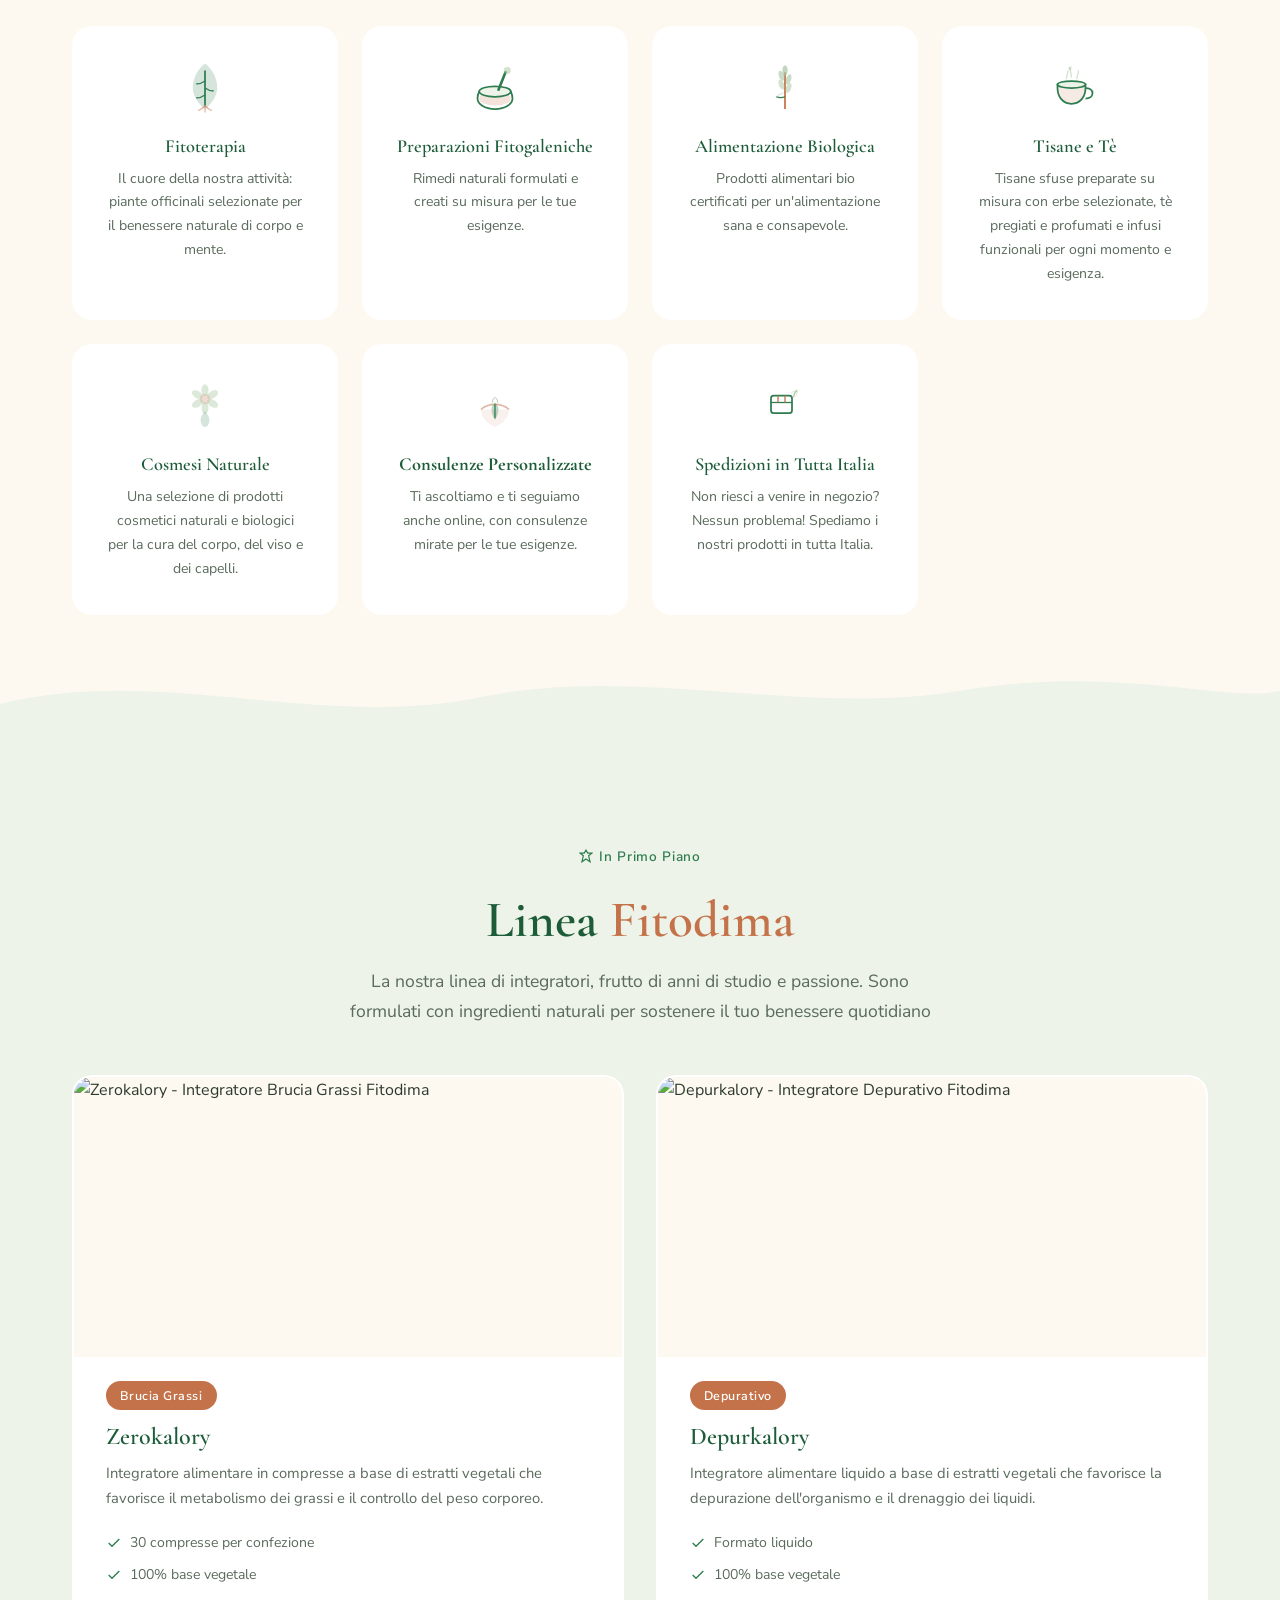
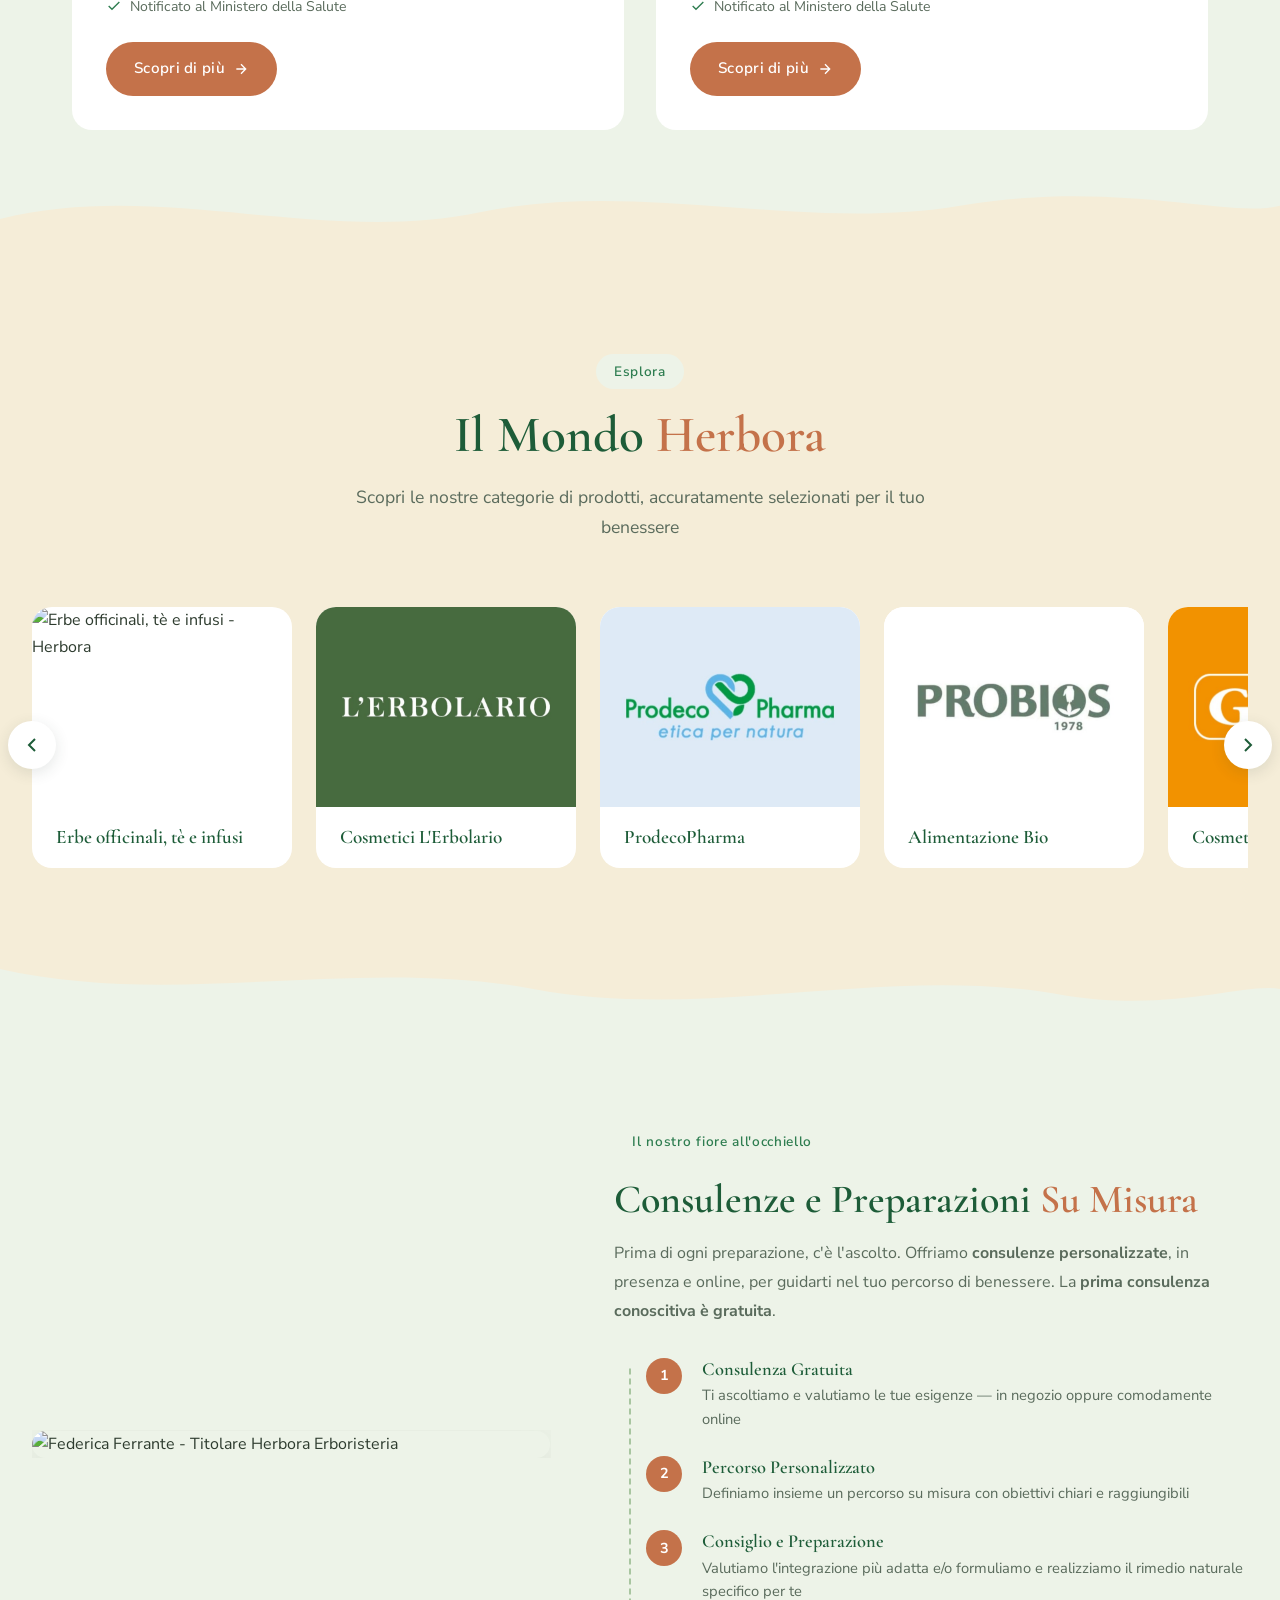
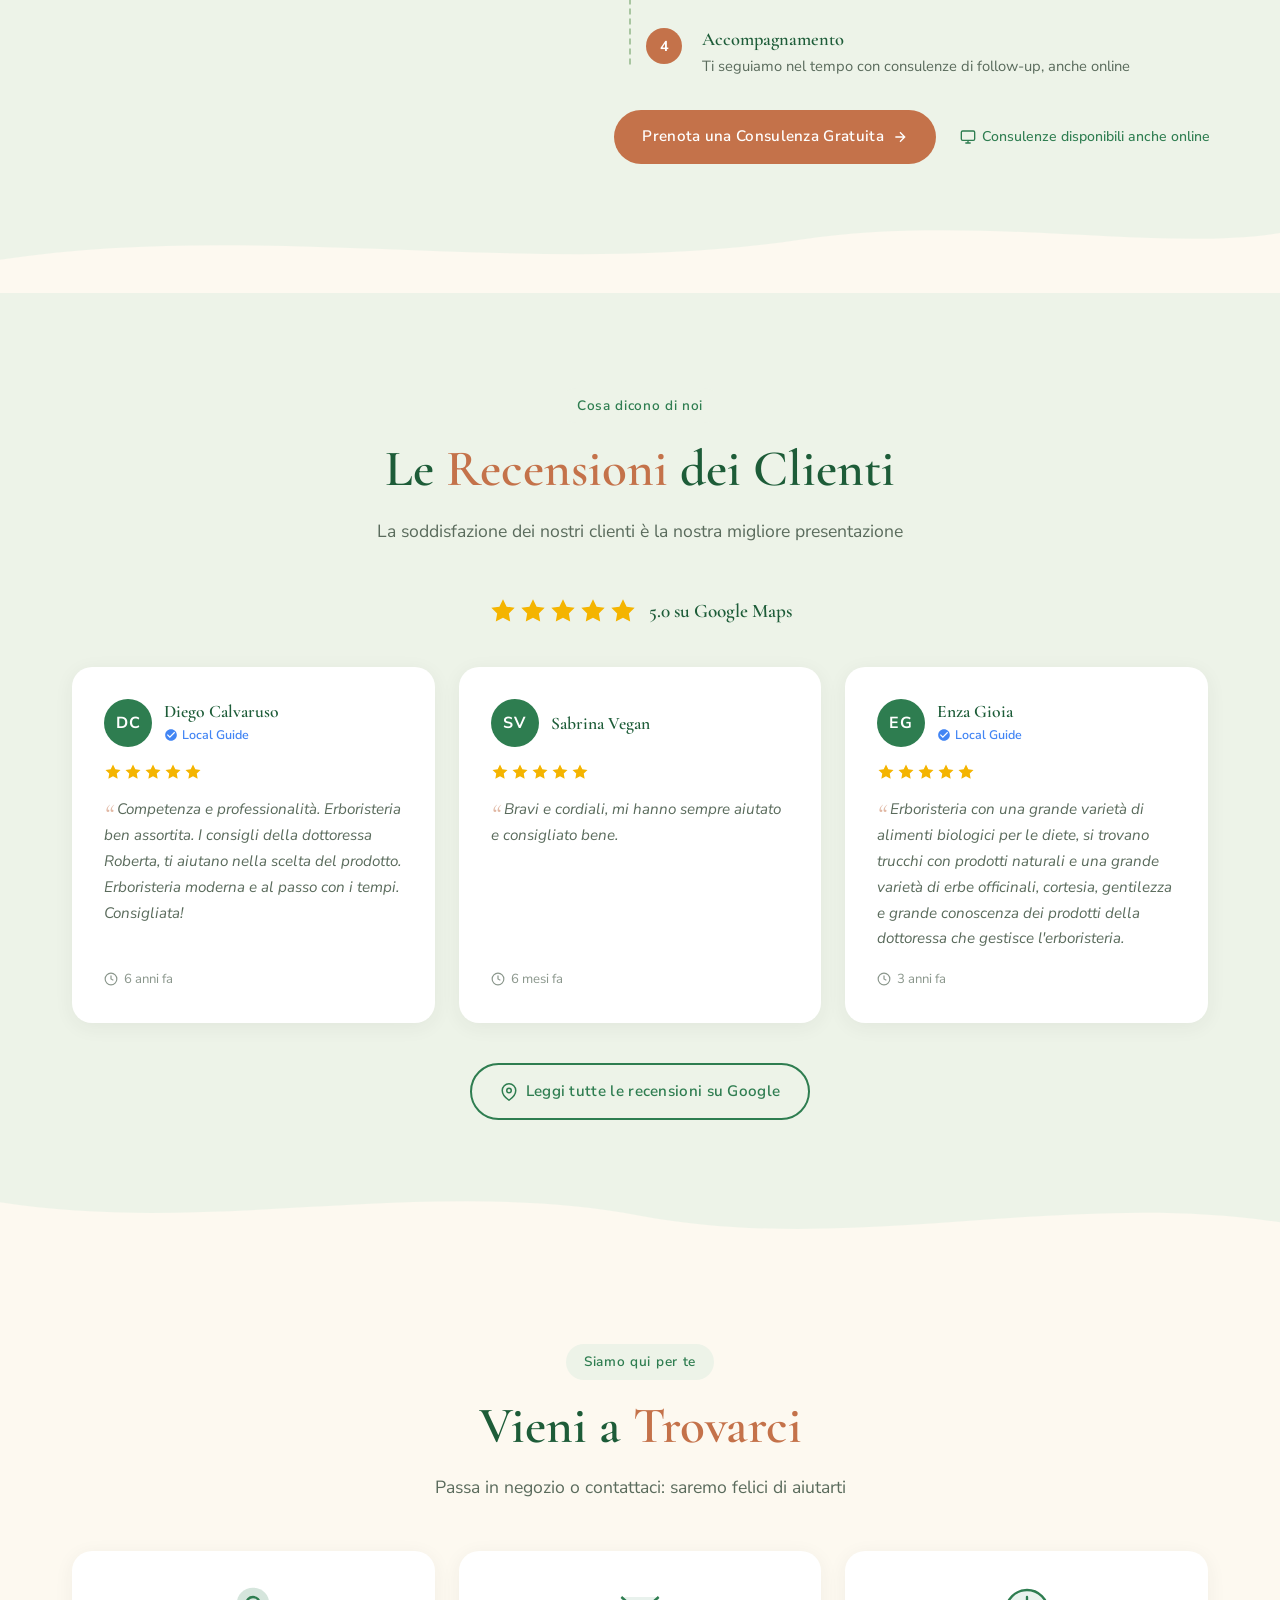
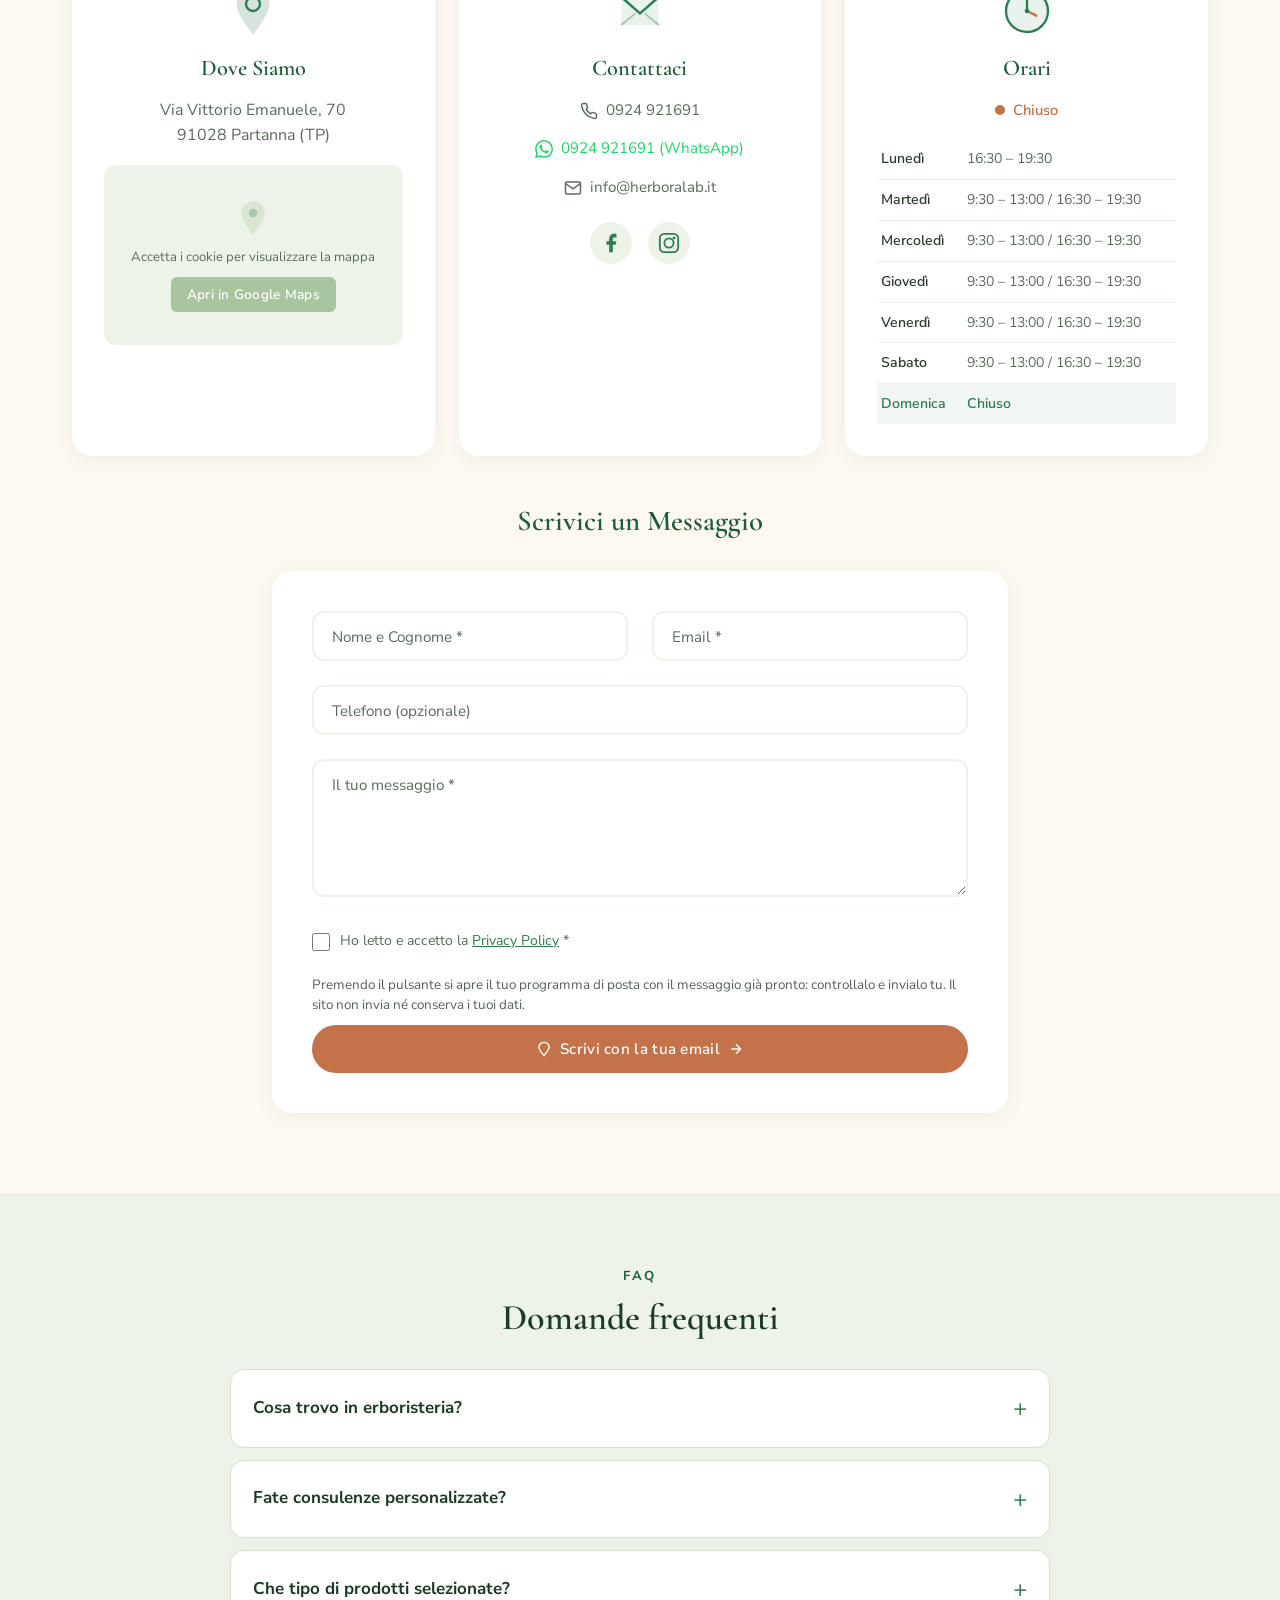
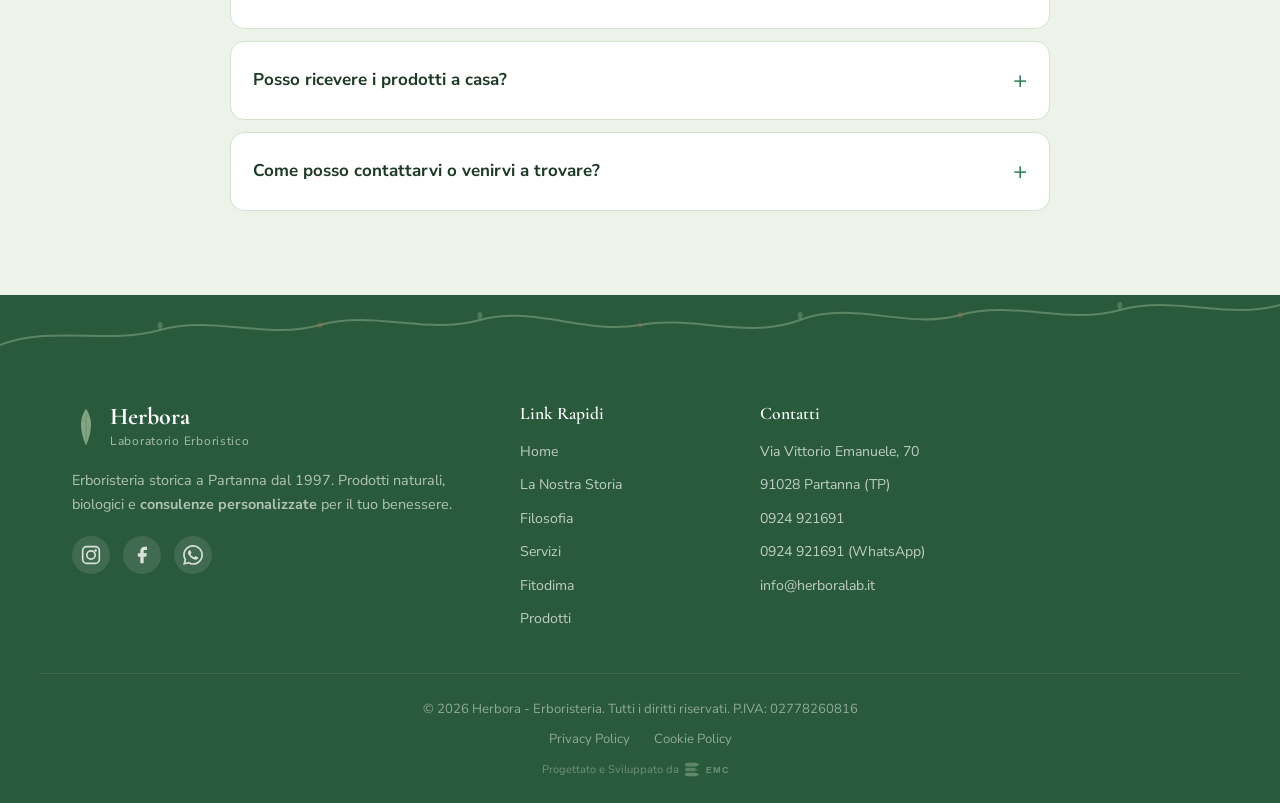
==== commit 932fc204: "Il Mondo Herbora: loghi dei marchi nelle card - L'Erbolario, Prodeco Pharma, Probios (Alimentazione " ====
--- a/index.html
+++ b/index.html
@@ -660,7 +660,7 @@
 
                 <div class="carousel-card">
                     <div class="carousel-card-image">
-                        <img src="images/negozio2.png" alt="Cosmetici L'Erbolario - Herbora" loading="lazy">
+                        <img src="images/mondo/erbolario.jpg" alt="Logo L'Erbolario - cosmetici in vendita da Herbora" loading="lazy">
                     </div>
                     <div class="carousel-card-content">
                         <h3>Cosmetici L'Erbolario</h3>
@@ -669,7 +669,7 @@
 
                 <div class="carousel-card">
                     <div class="carousel-card-image">
-                        <img src="images/mondo/prodecopharma.jpg" alt="Prodotti ProdecoPharma - Herbora" loading="lazy">
+                        <img src="images/mondo/prodeco.jpg" alt="Logo Prodeco Pharma - prodotti in vendita da Herbora" loading="lazy">
                     </div>
                     <div class="carousel-card-content">
                         <h3>ProdecoPharma</h3>
@@ -678,7 +678,7 @@
 
                 <div class="carousel-card">
                     <div class="carousel-card-image">
-                        <img src="images/mondo/alimentazione-bio.jpg" alt="Alimentazione Biologica - Herbora" loading="lazy">
+                        <img src="images/mondo/probios.jpg" alt="Logo Probios - alimentazione biologica in vendita da Herbora" loading="lazy">
                     </div>
                     <div class="carousel-card-content">
                         <h3>Alimentazione Bio</h3>
@@ -687,7 +687,7 @@
 
                 <div class="carousel-card">
                     <div class="carousel-card-image">
-                        <img src="images/mondo/cosmetici-guam.jpg" alt="Patches Pancia e Fianchi Algacollagen GUAM - Herbora" loading="lazy">
+                        <img src="images/mondo/guam.jpg" alt="Logo GUAM - cosmetici in vendita da Herbora" loading="lazy">
                     </div>
                     <div class="carousel-card-content">
                         <h3>Cosmetici GUAM</h3>
@@ -696,7 +696,7 @@
 
                 <div class="carousel-card">
                     <div class="carousel-card-image">
-                        <img src="images/negozio4.png" alt="Makeup PuroBio - Herbora" loading="lazy">
+                        <img src="images/mondo/purobio.jpg" alt="Logo puroBIO Cosmetics - makeup in vendita da Herbora" loading="lazy">
                     </div>
                     <div class="carousel-card-content">
                         <h3>Makeup PuroBio</h3>
@@ -705,7 +705,7 @@
 
                 <div class="carousel-card">
                     <div class="carousel-card-image">
-                        <img src="images/negozio-interno.jpg" alt="Gli scaffali dell'erboristeria Herbora" loading="lazy">
+                        <img src="images/mondo/mech.jpg" alt="Logo Gianluca Mech - prodotti in vendita da Herbora" loading="lazy">
                     </div>
                     <div class="carousel-card-content">
                         <h3>Gianluca Mech</h3>
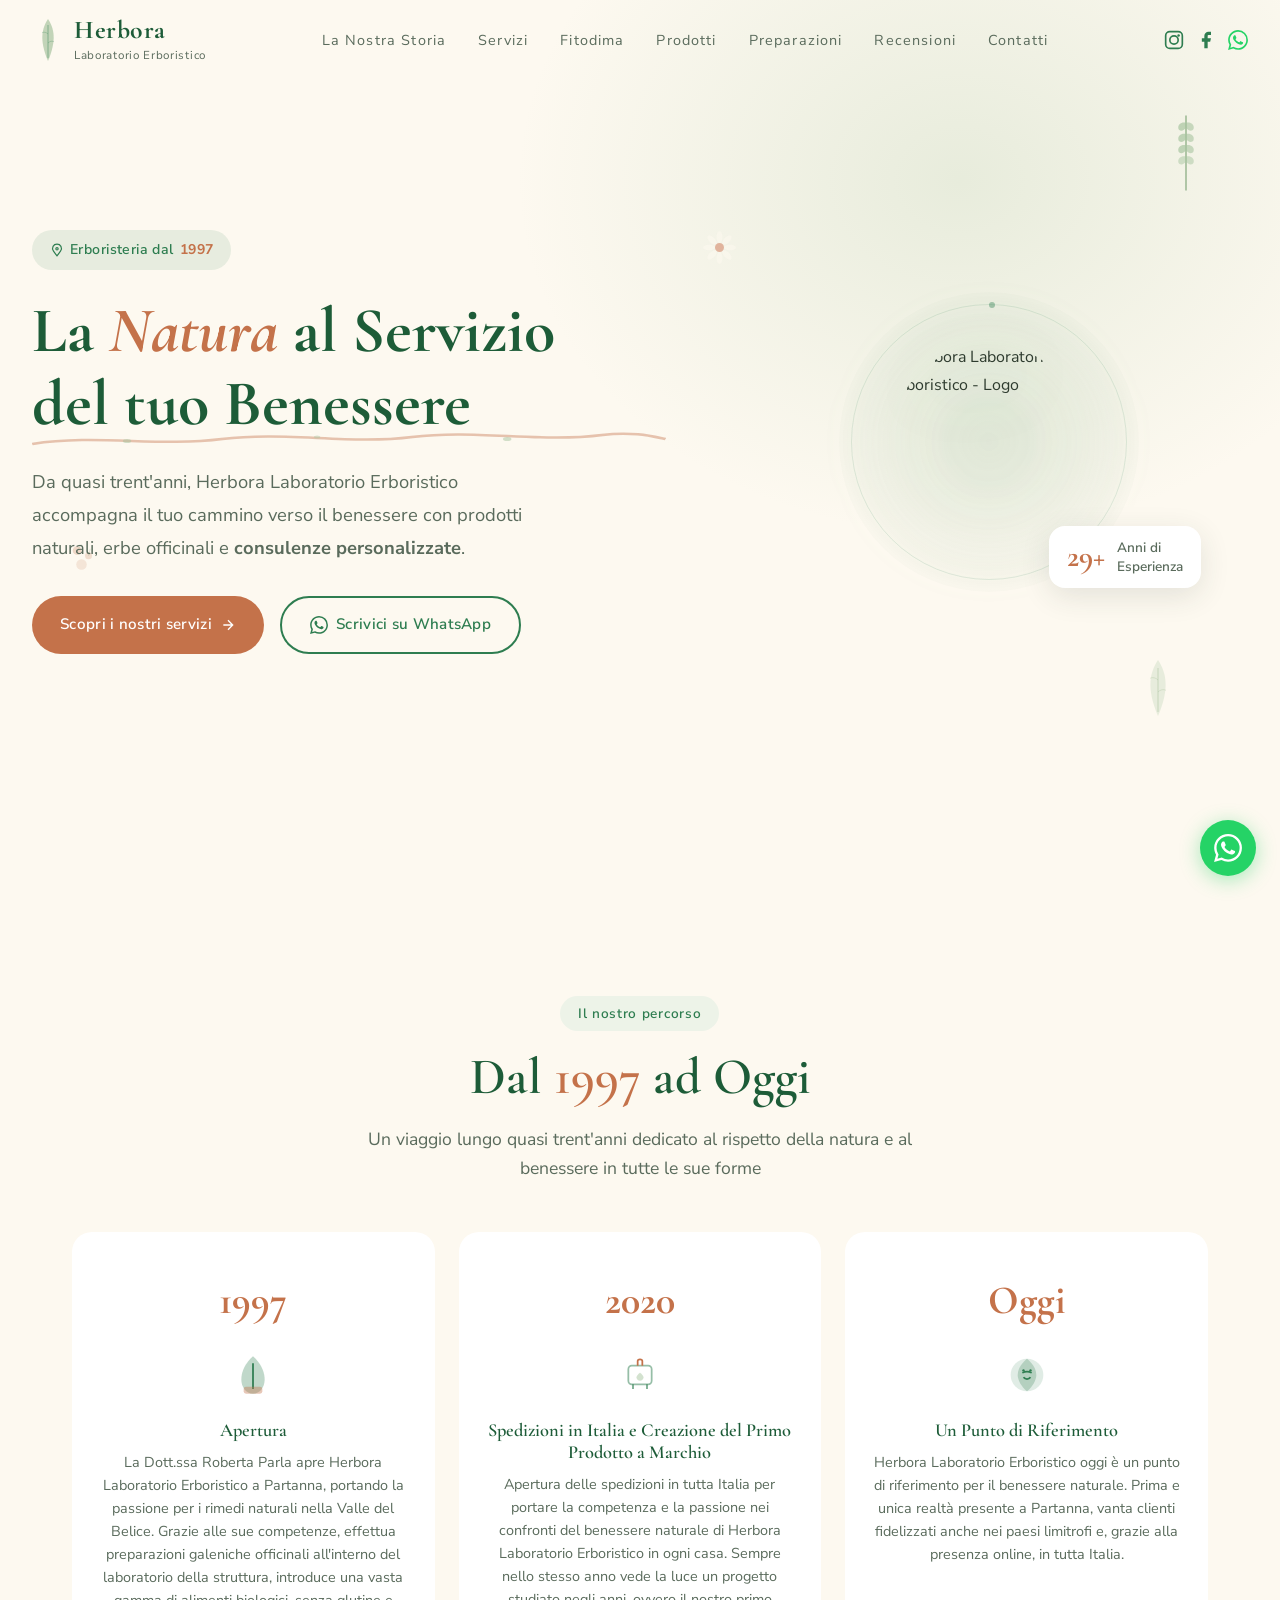
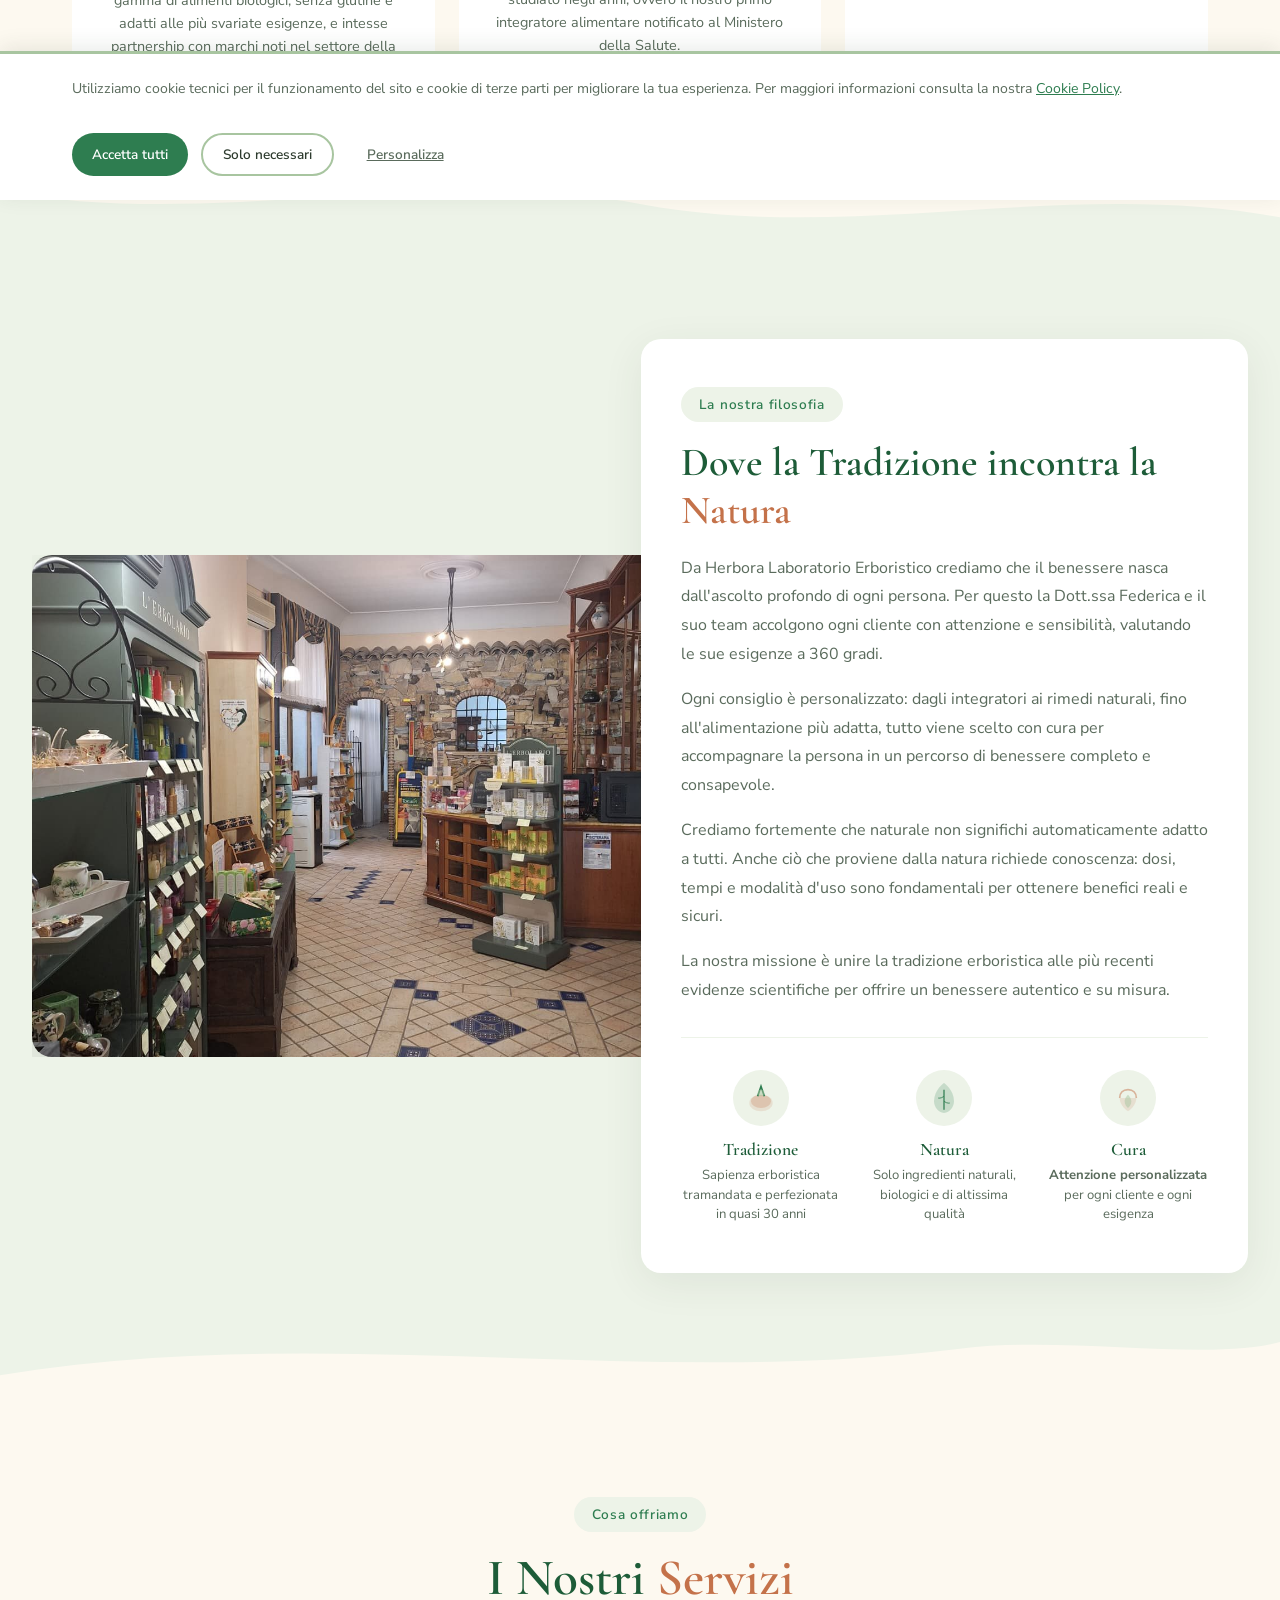
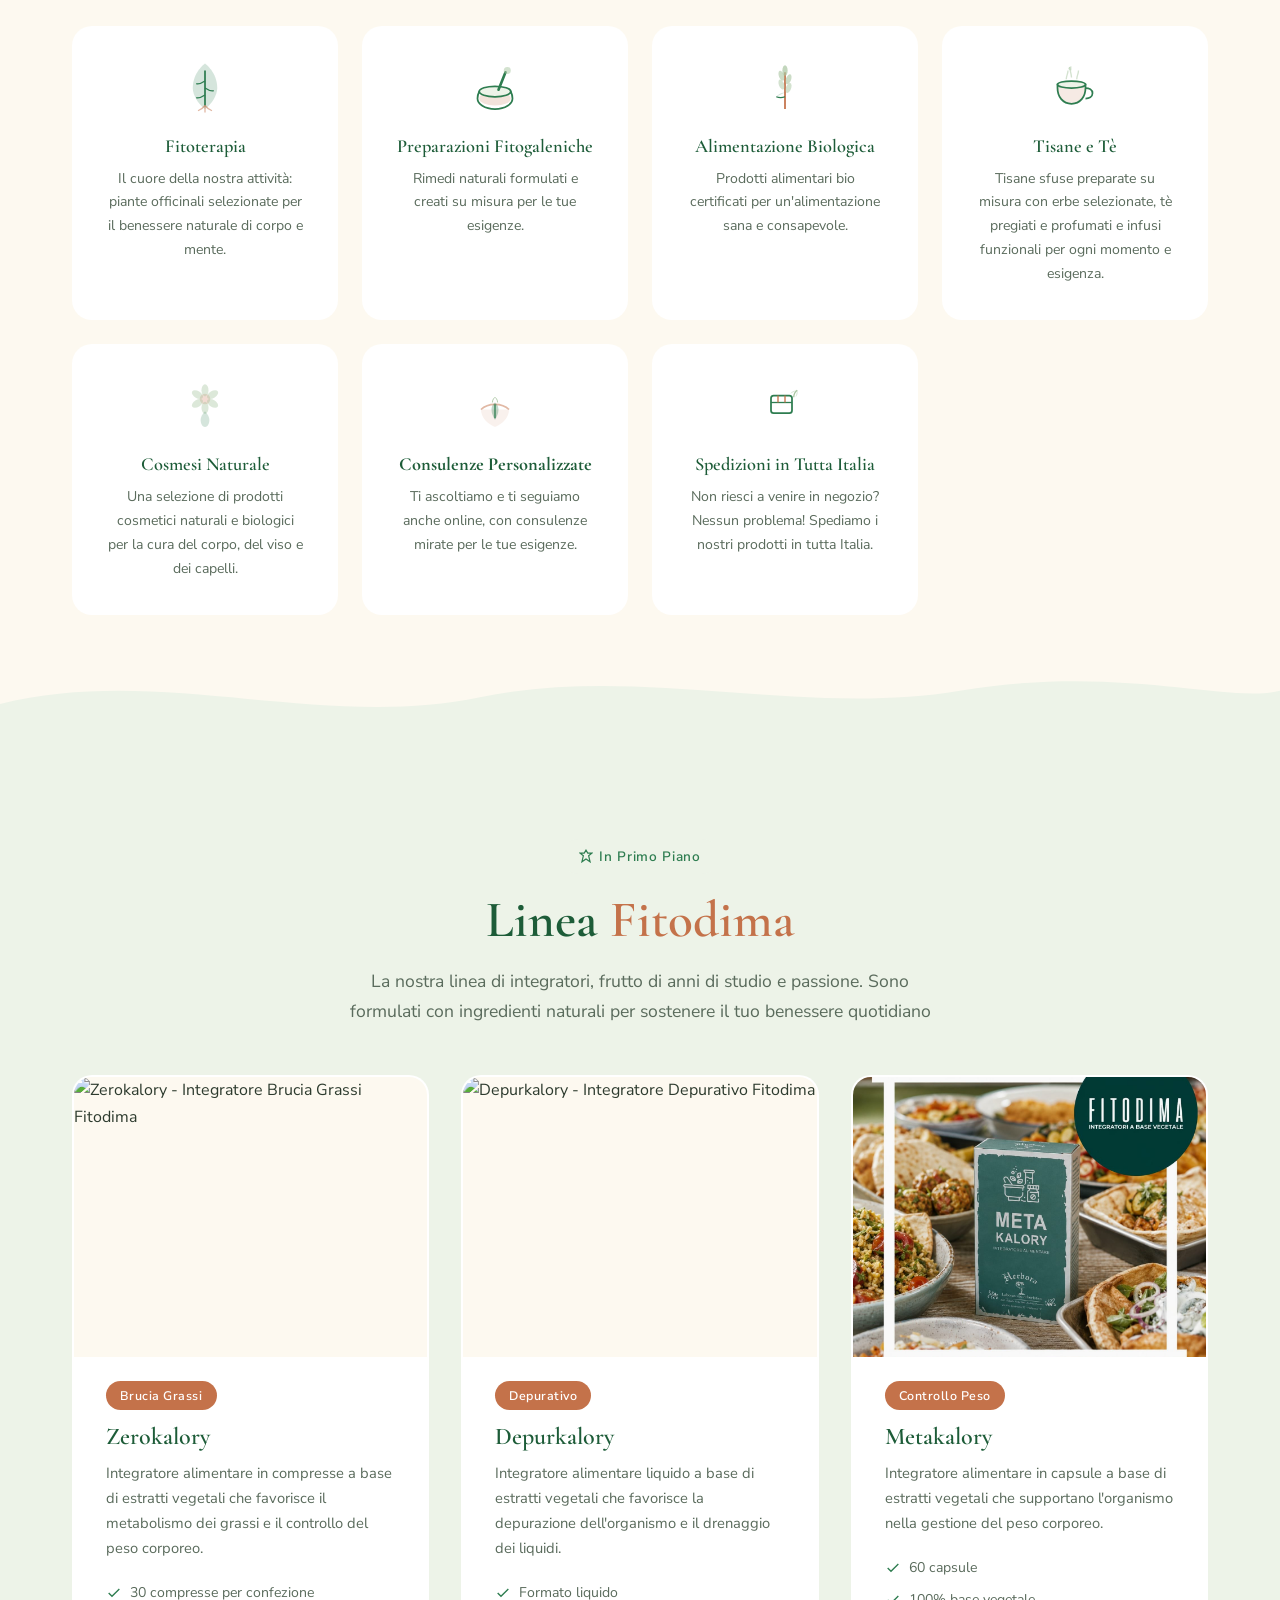
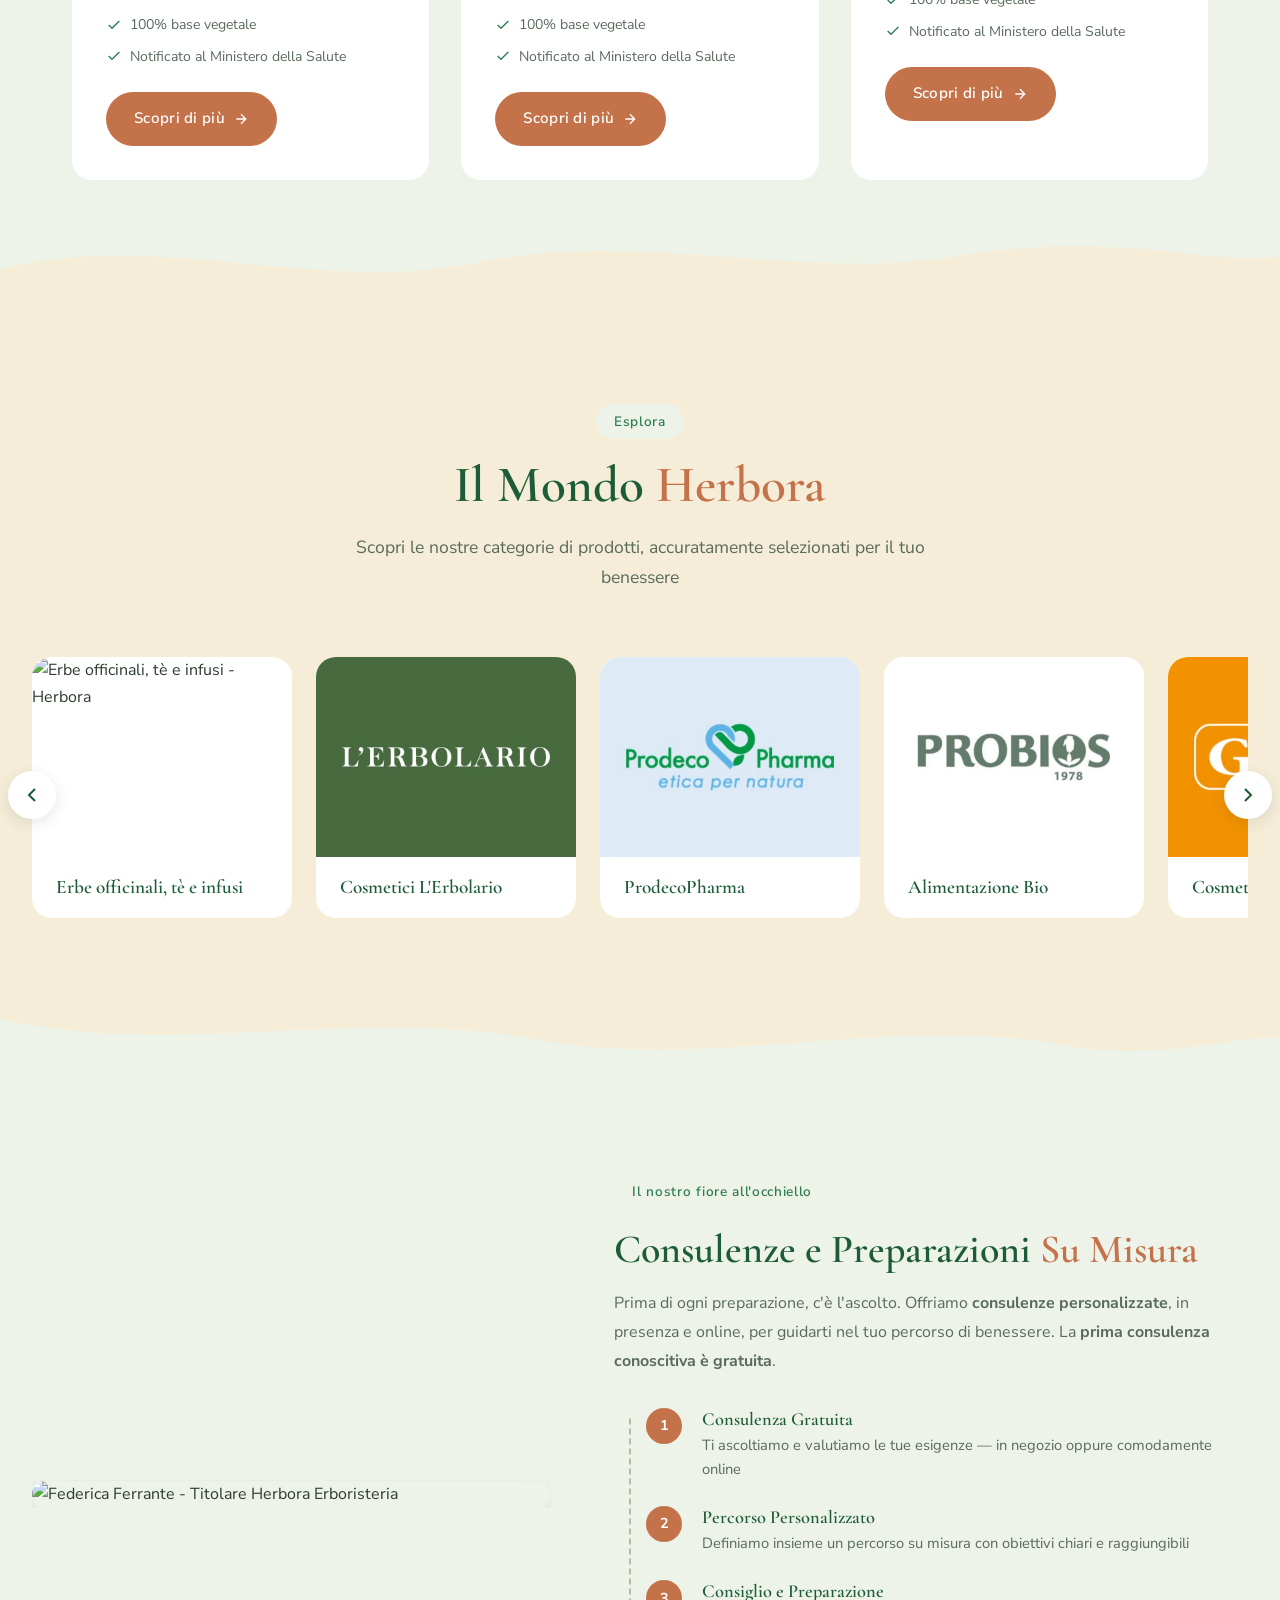
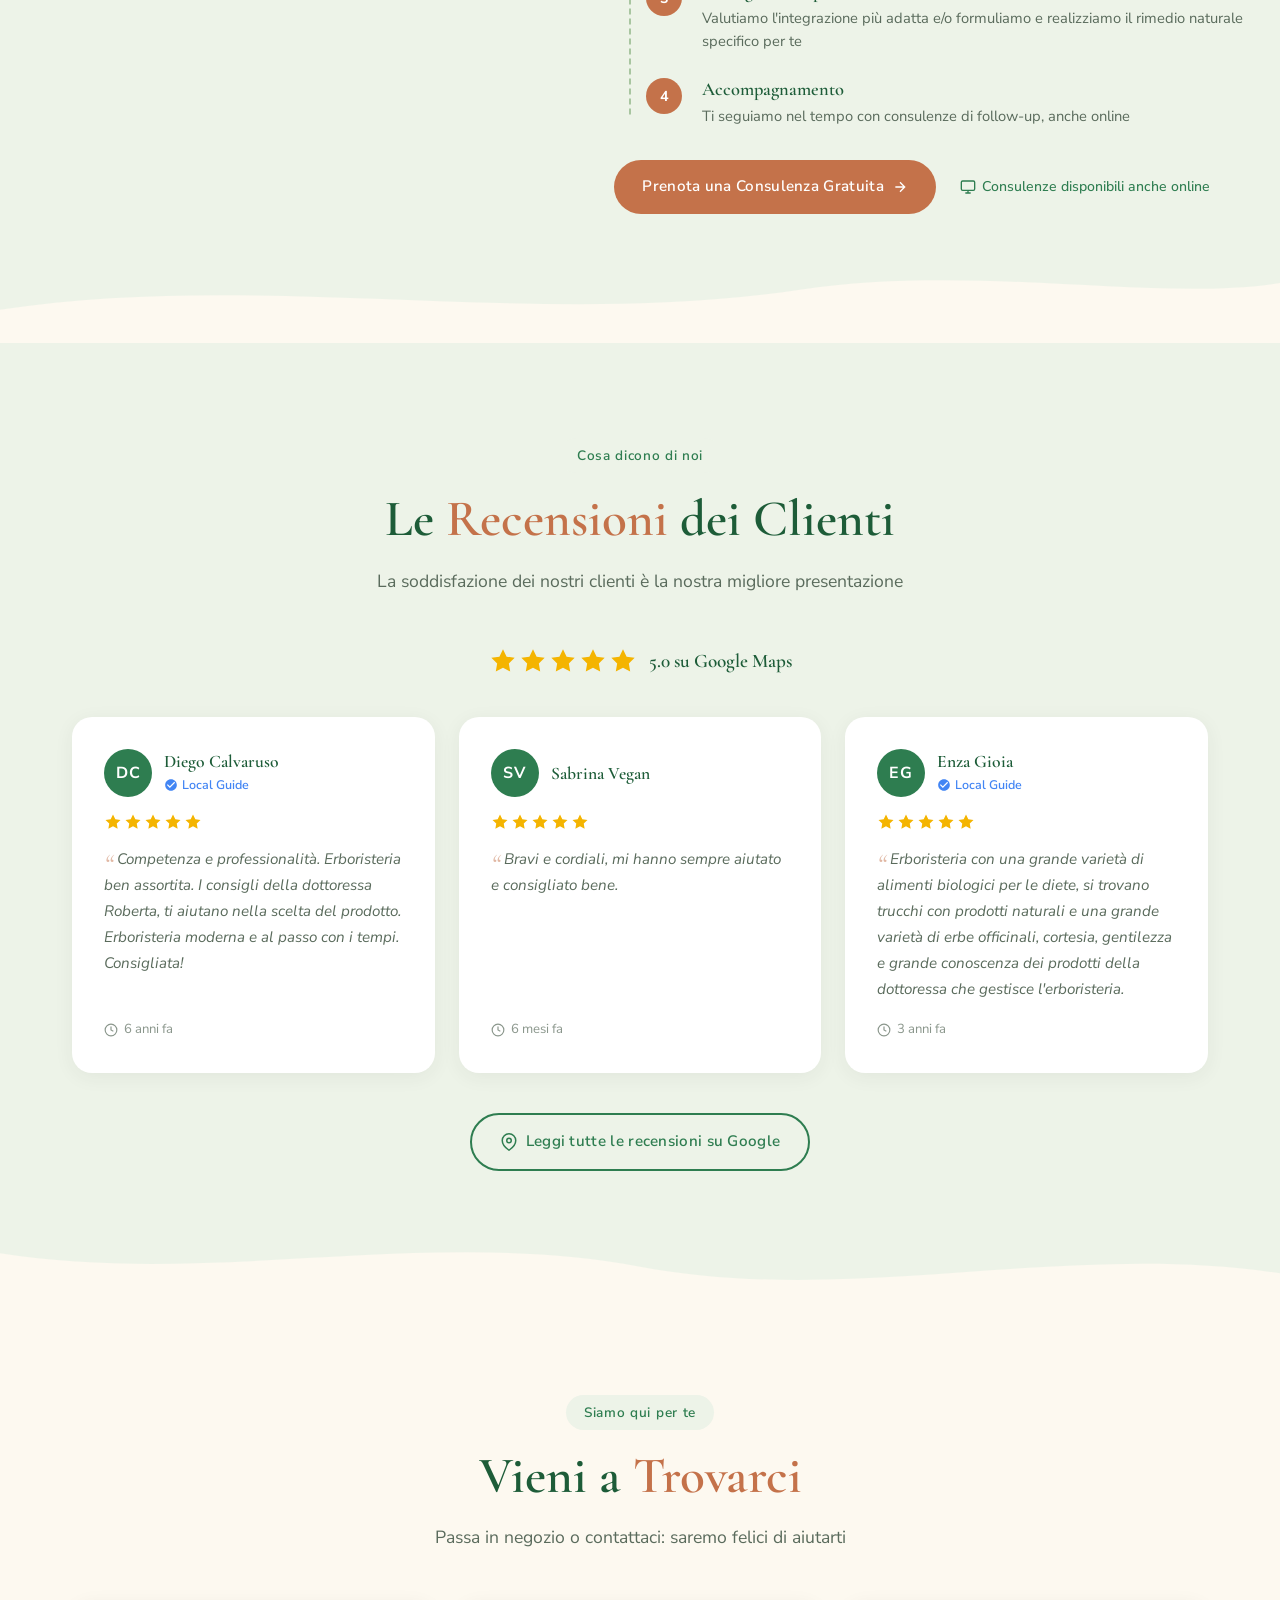
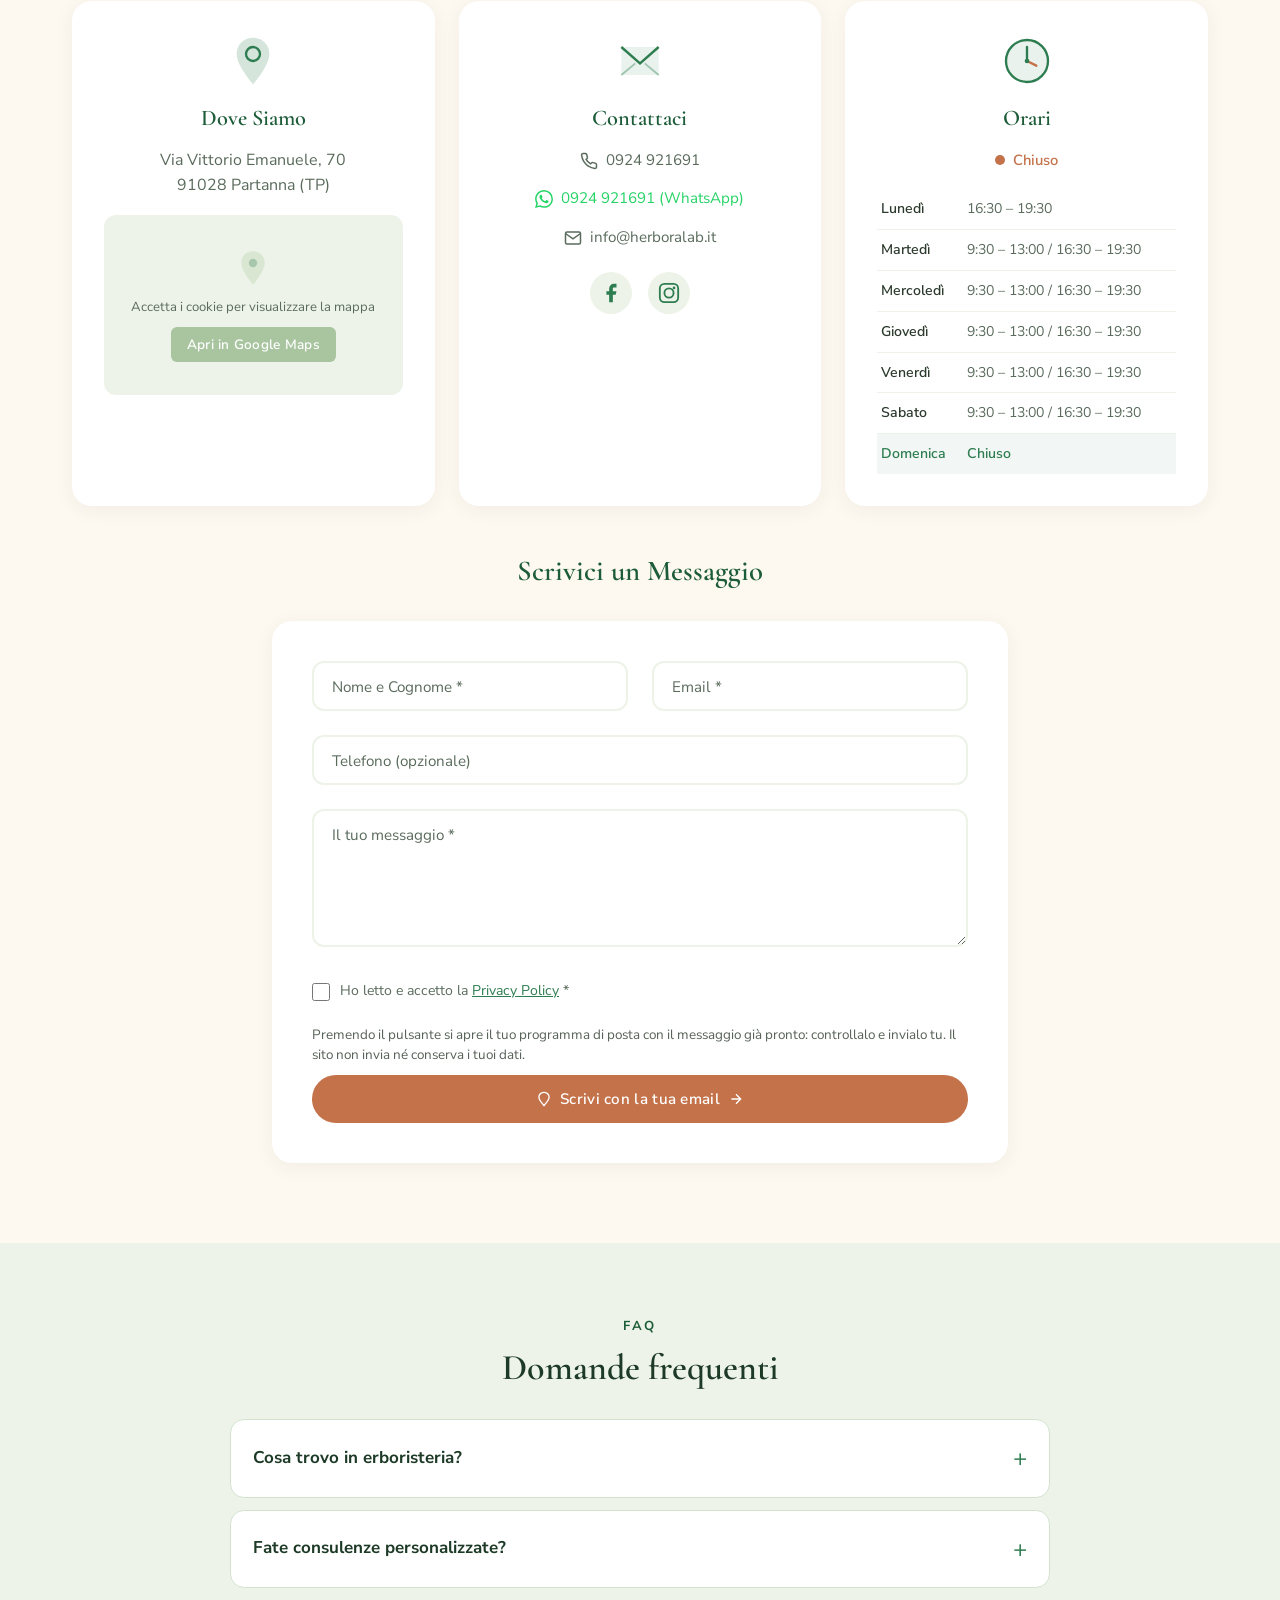
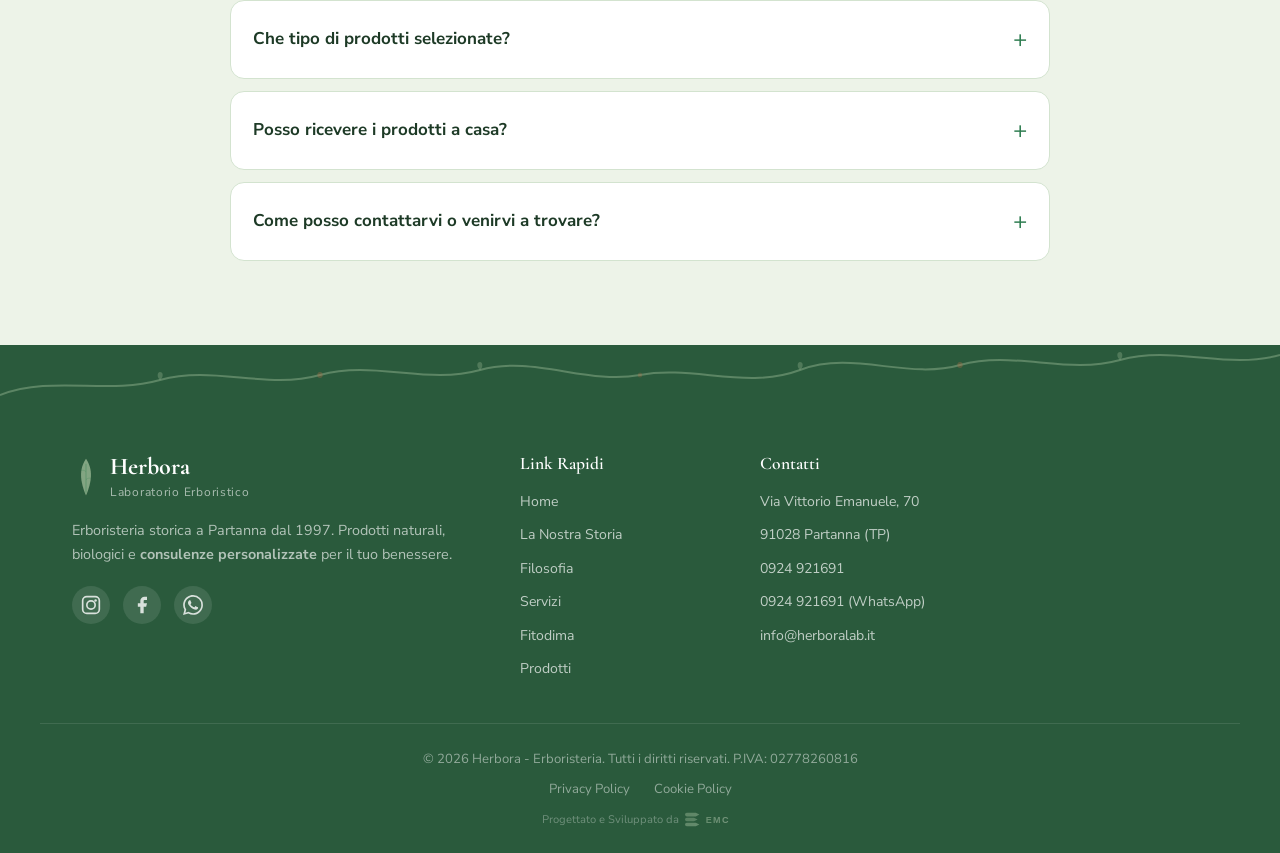
==== commit 2993d55a: "Linea Fitodima: nuovo prodotto Metakalory; Depurkalory «Come si assume» - home: card Metakalory (60 " ====
--- a/index.html
+++ b/index.html
@@ -625,6 +625,36 @@
                     </a>
                 </div>
             </div>
+
+            <!-- Metakalory -->
+            <div class="fitodima-card">
+                <div class="fitodima-card-image">
+                    <img src="images/prodottiamarchio/metakalory.jpg" alt="Metakalory - Integratore per il controllo del peso Fitodima" loading="lazy">
+                </div>
+                <div class="fitodima-card-body">
+                    <span class="fitodima-card-badge">Controllo Peso</span>
+                    <h3>Metakalory</h3>
+                    <p>Integratore alimentare in capsule a base di estratti vegetali che supportano l'organismo nella gestione del peso corporeo.</p>
+                    <ul class="fitodima-card-highlights">
+                        <li>
+                            <svg width="16" height="16" viewBox="0 0 24 24" fill="none" stroke="currentColor" stroke-width="2"><path d="M20 6L9 17l-5-5"/></svg>
+                            60 capsule
+                        </li>
+                        <li>
+                            <svg width="16" height="16" viewBox="0 0 24 24" fill="none" stroke="currentColor" stroke-width="2"><path d="M20 6L9 17l-5-5"/></svg>
+                            100% base vegetale
+                        </li>
+                        <li>
+                            <svg width="16" height="16" viewBox="0 0 24 24" fill="none" stroke="currentColor" stroke-width="2"><path d="M20 6L9 17l-5-5"/></svg>
+                            Notificato al Ministero della Salute
+                        </li>
+                    </ul>
+                    <a href="metakalory.html" class="btn btn-primary">
+                        Scopri di più
+                        <svg width="16" height="16" viewBox="0 0 24 24" fill="none" stroke="currentColor" stroke-width="2"><path d="M5 12h14M12 5l7 7-7 7"/></svg>
+                    </a>
+                </div>
+            </div>
         </div>
 
         <!-- Wave divider verso Prodotti (cream-dark) -->
--- a/css/style.css
+++ b/css/style.css
@@ -977,7 +977,7 @@
     margin: 0 auto;
     padding: 0 2rem;
     display: grid;
-    grid-template-columns: repeat(2, 1fr);
+    grid-template-columns: repeat(3, minmax(0, 1fr));
     gap: 2rem;
 }
 
@@ -1351,7 +1351,9 @@
 }
 
 .carousel-card-image {
-    height: 200px;
+    /* stesse proporzioni su ogni schermo (260×200): sul telefono le card sono più strette
+       e con un'altezza fissa le immagini venivano tagliate ai lati */
+    aspect-ratio: 13 / 10;
     overflow: hidden;
 }
 
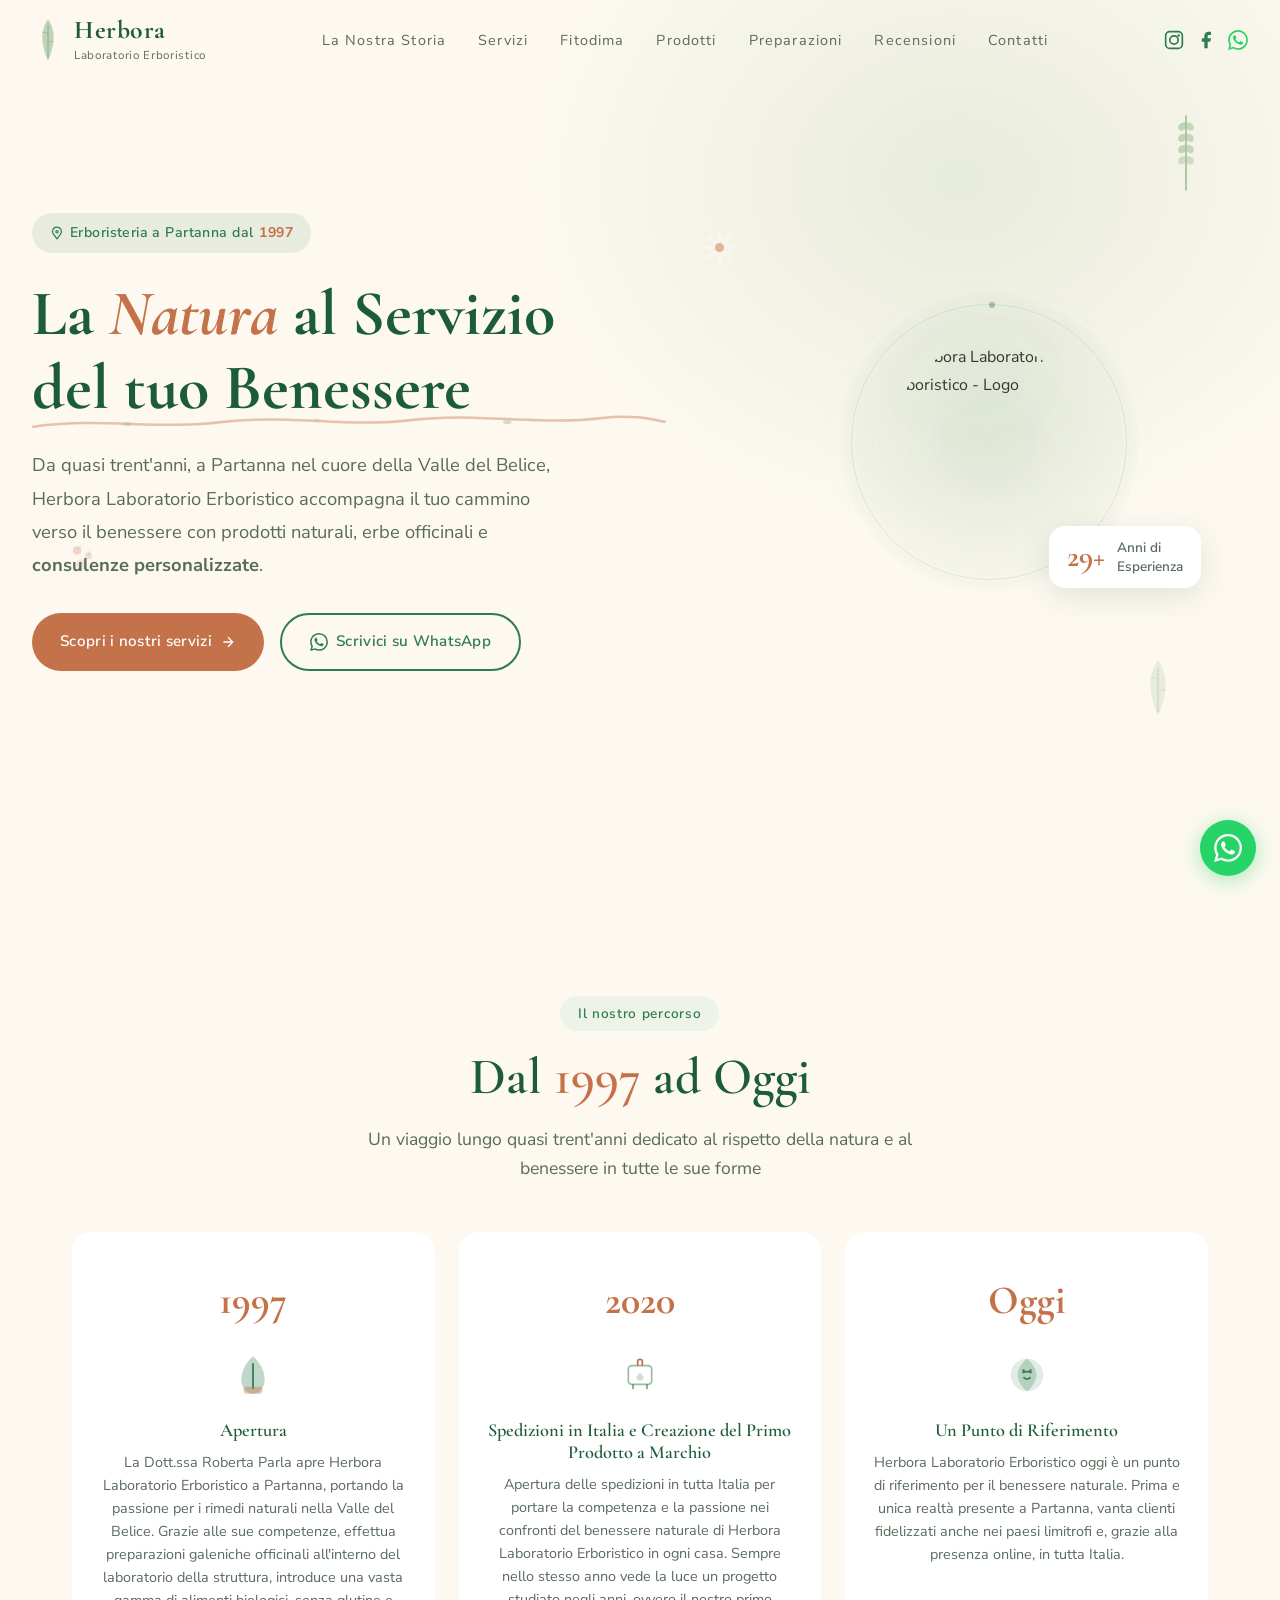
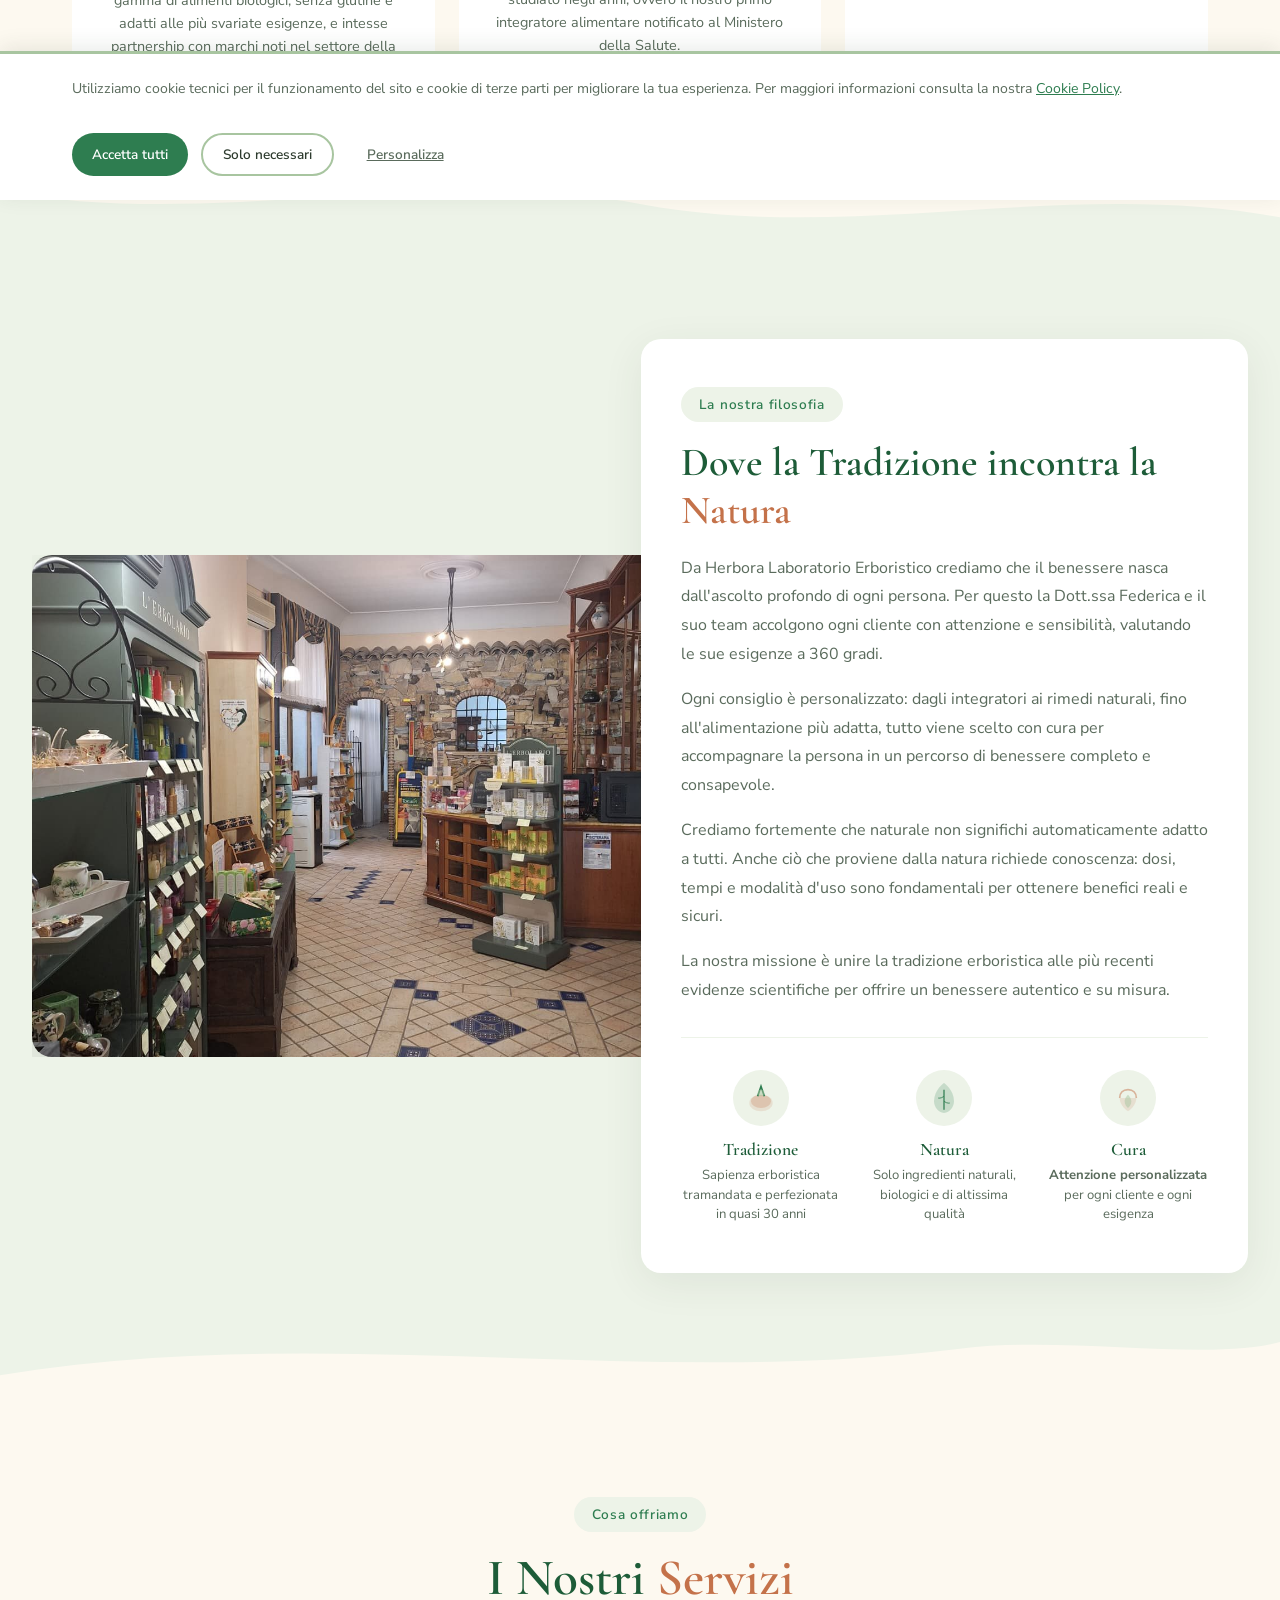
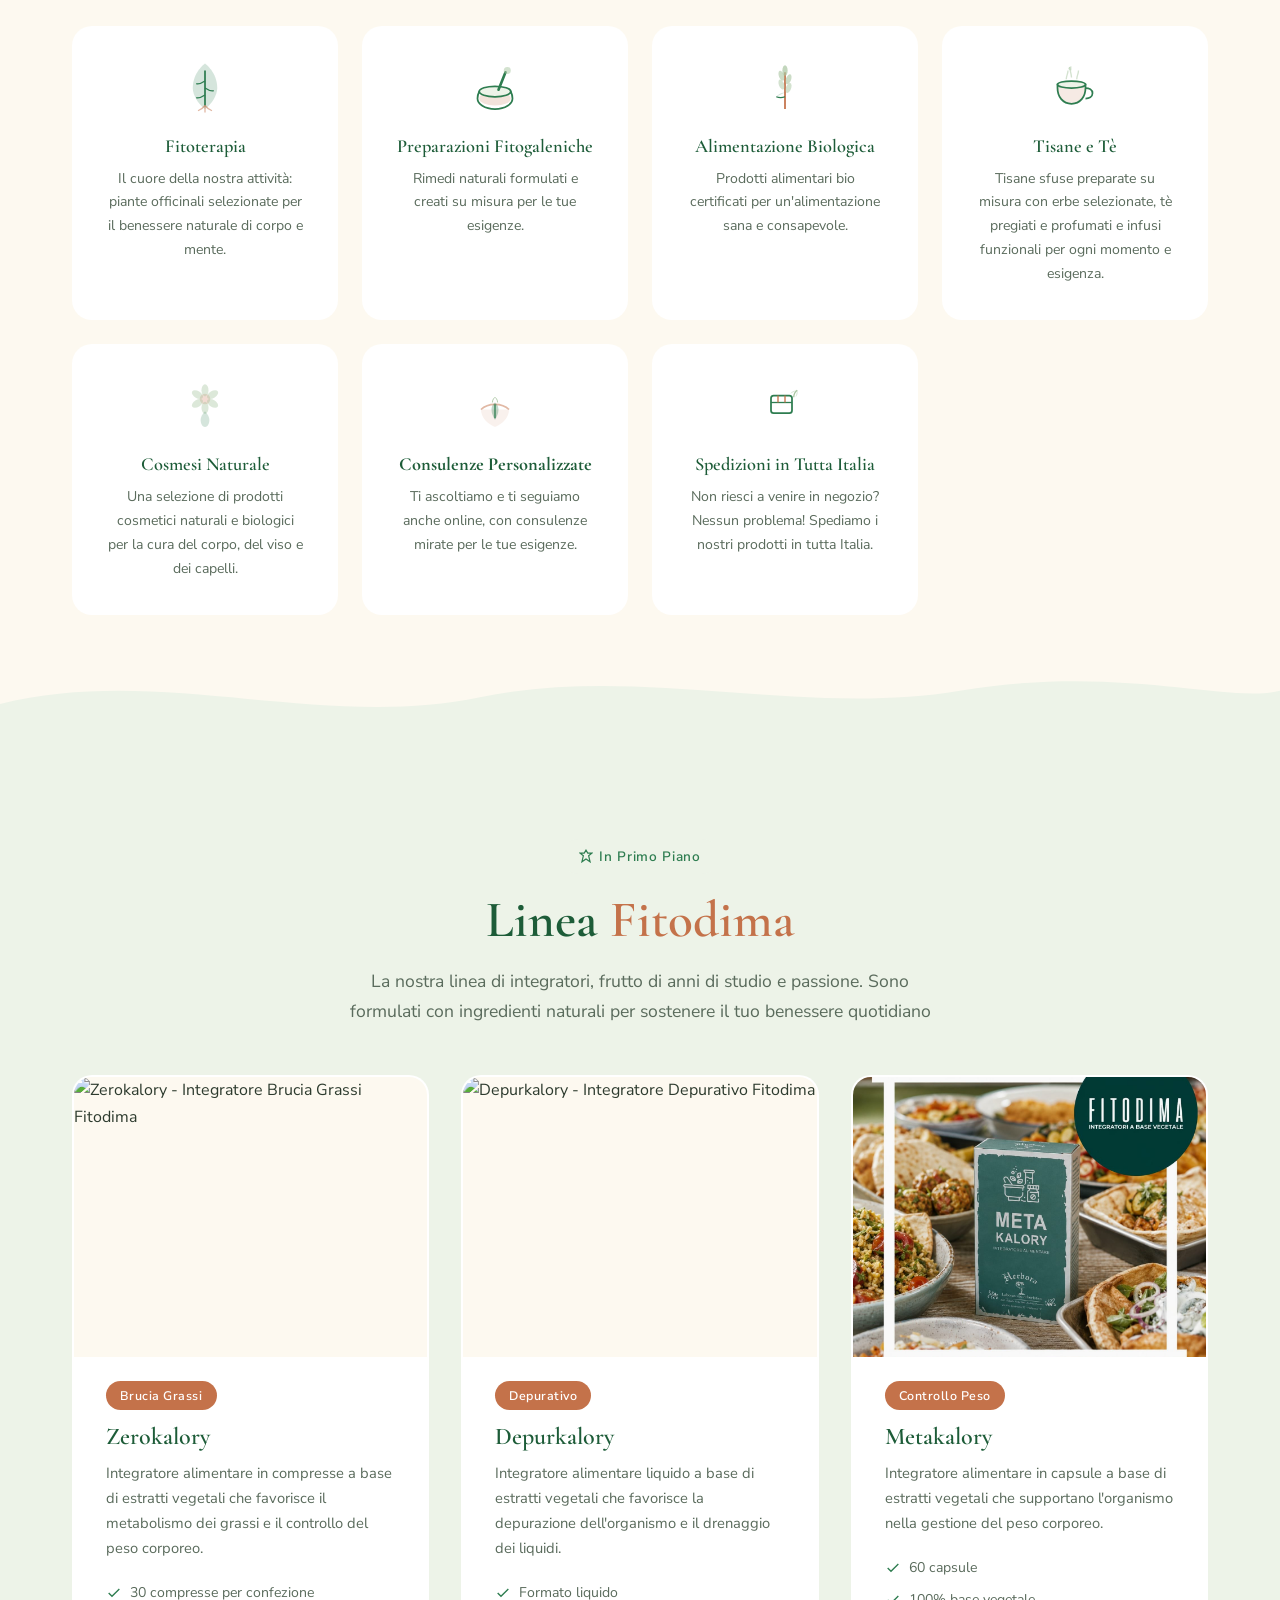
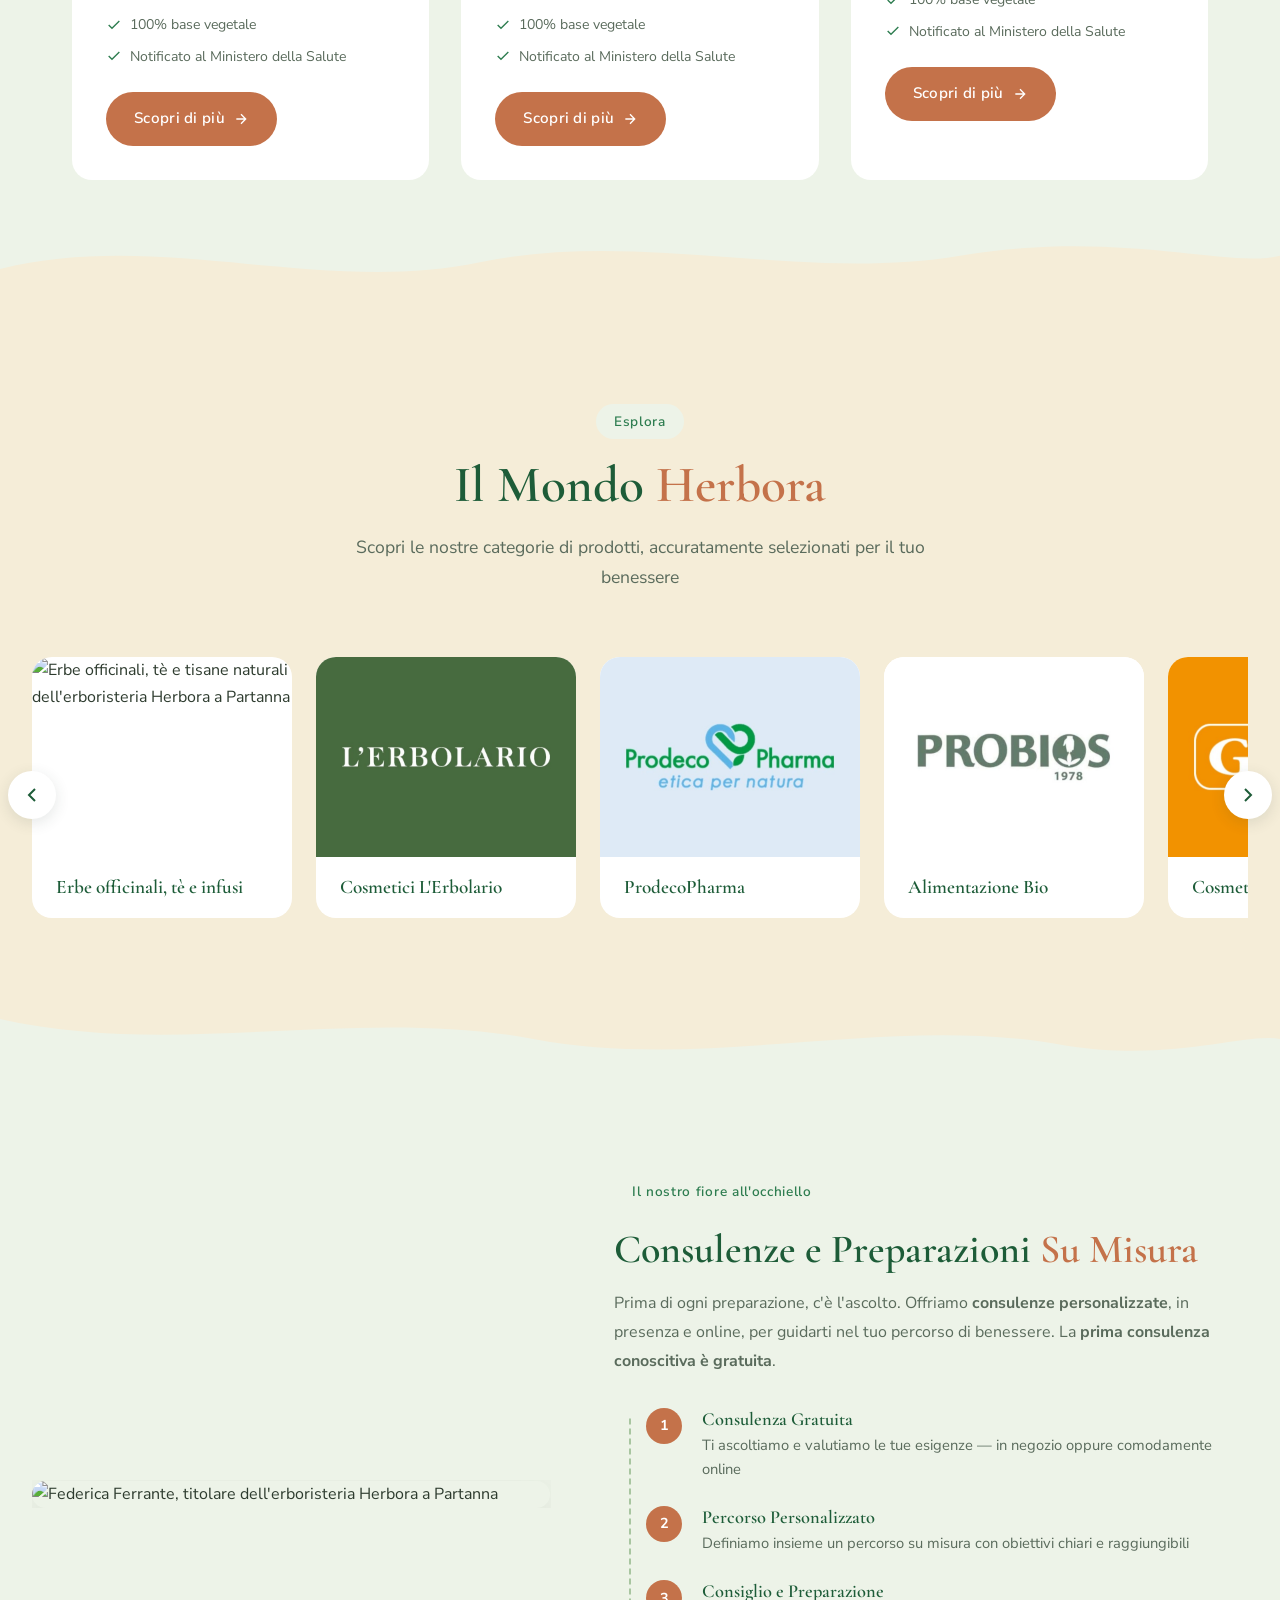
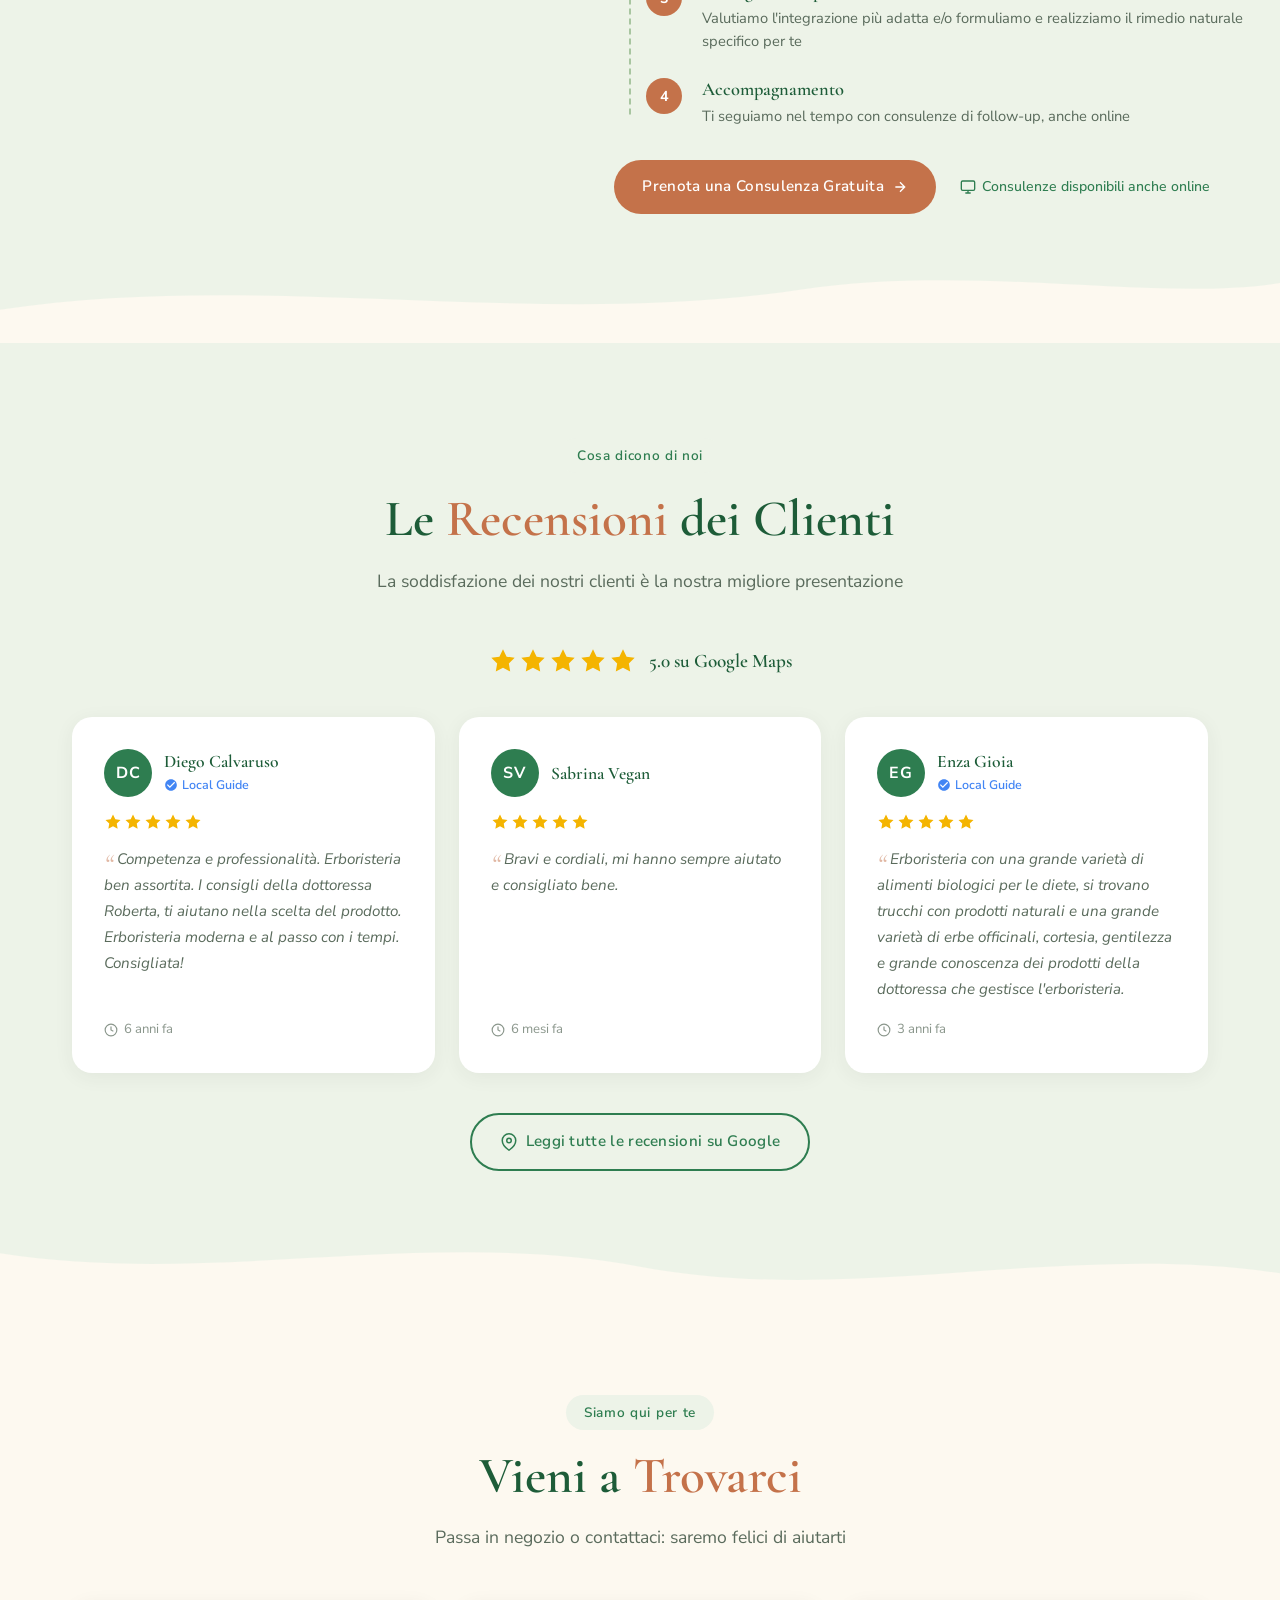
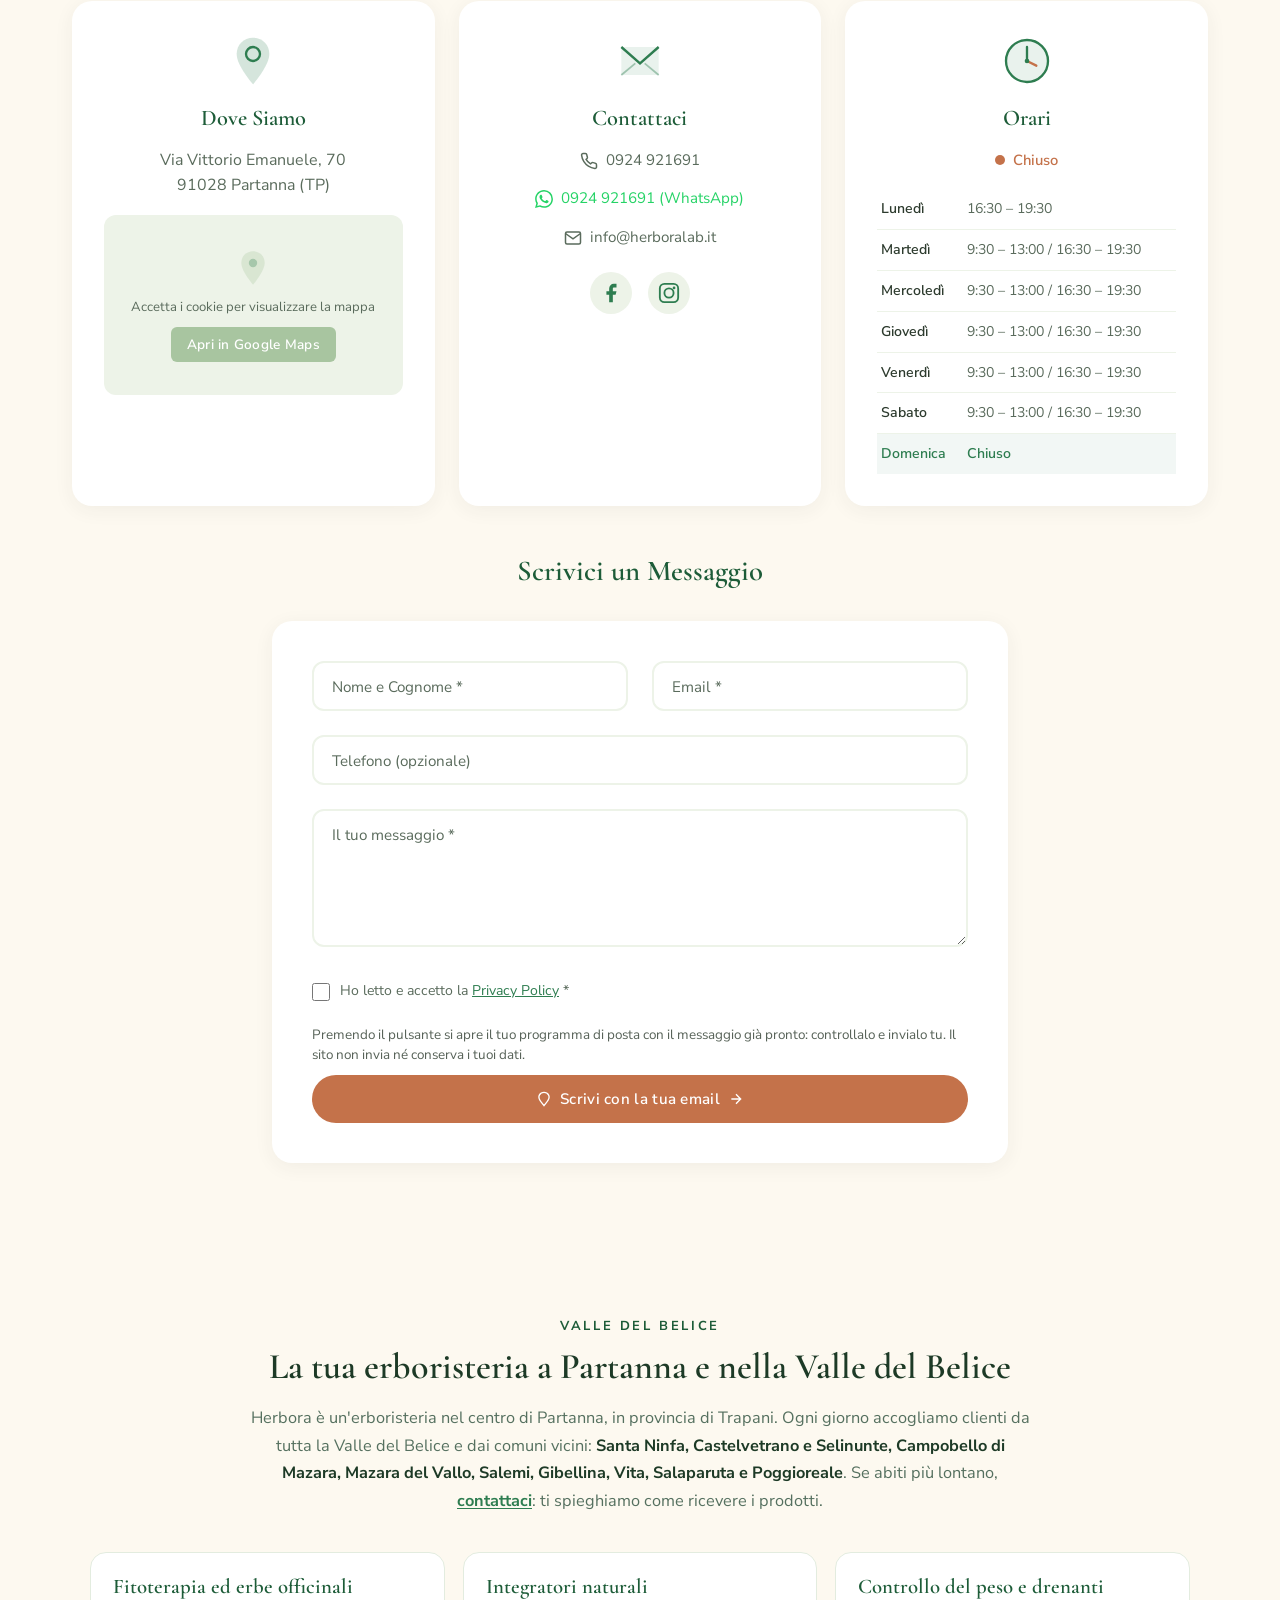
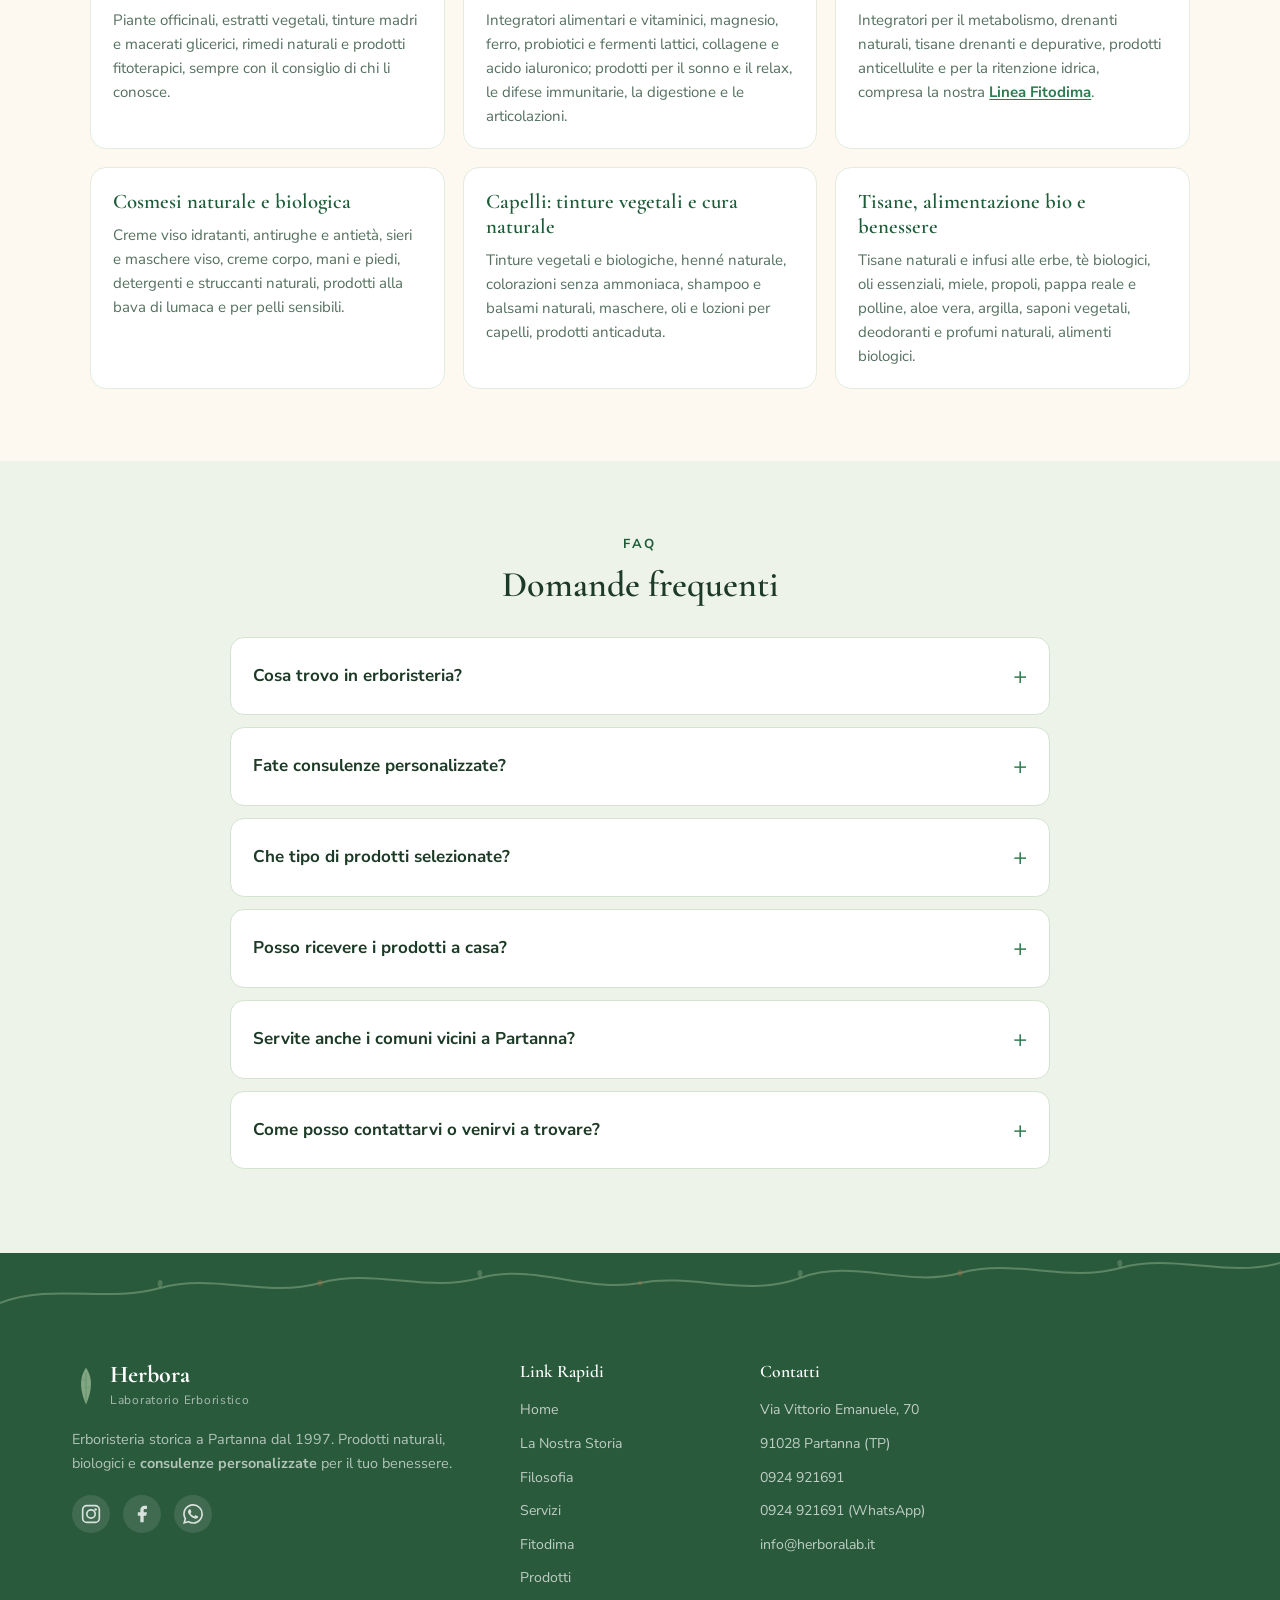
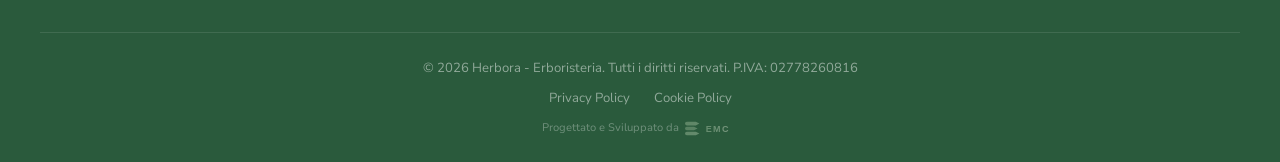
==== commit f1540cfd: "SEO locale: erboristeria a Partanna e Valle del Belice - home: titolo 61 caratteri «Erboristeria a P" ====
--- a/index.html
+++ b/index.html
@@ -3,14 +3,14 @@
 <head>
     <meta charset="UTF-8">
     <meta name="viewport" content="width=device-width, initial-scale=1.0">
-    <title>Herbora Laboratorio Erboristico - Erboristeria a Partanna dal 1997 | Fitoterapia, Prodotti Naturali e Biologici</title>
-    <meta name="description" content="Herbora, erboristeria storica a Partanna (TP) dal 1997. Fitoterapia, preparazioni galeniche, cosmetici naturali, alimentazione biologica e consulenze personalizzate con Federica Ferrante.">
+    <title>Erboristeria a Partanna | Herbora, prodotti naturali dal 1997</title>
+    <meta name="description" content="Herbora, erboristeria a Partanna (TP) dal 1997 nella Valle del Belice: fitoterapia, integratori, cosmesi naturale, tinture vegetali e consulenze su misura.">
     <meta name="geo.region" content="IT-TP">
     <meta name="geo.placename" content="Partanna">
     <meta name="geo.position" content="37.7284;12.8892">
     <meta name="ICBM" content="37.7284, 12.8892">
-    <meta name="twitter:card" content="summary">
-    <meta name="twitter:title" content="Herbora - Erboristeria a Partanna dal 1997">
+    <meta name="twitter:card" content="summary_large_image">
+    <meta name="twitter:title" content="Herbora - Erboristeria a Partanna (TP) dal 1997">
     <meta name="twitter:description" content="La natura al servizio del tuo benessere. Fitoterapia, prodotti naturali e biologici, consulenze personalizzate.">
     <meta name="keywords" content="erboristeria Partanna, fitoterapia, prodotti naturali, biologico, tisane, cosmetici naturali, preparazioni galeniche, Herbora, Federica Ferrante, erboristeria Trapani, L'Erbolario, ProdecoPharma, PuroBio, Gianluca Mech, GUAM, alimentazione bio">
     <meta name="author" content="Herbora - Erboristeria">
@@ -19,11 +19,18 @@
 
     <!-- Open Graph -->
     <meta property="og:type" content="website">
-    <meta property="og:title" content="Herbora - Erboristeria a Partanna dal 1997">
+    <meta property="og:title" content="Herbora - Erboristeria a Partanna (TP) dal 1997">
     <meta property="og:description" content="La natura al servizio del tuo benessere. Fitoterapia, prodotti naturali e biologici, consulenze personalizzate.">
     <meta property="og:url" content="https://herboralab.it/">
     <meta property="og:site_name" content="Herbora">
     <meta property="og:locale" content="it_IT">
+    <meta property="og:image" content="https://herboralab.it/images/og-herbora.jpg">
+    <meta property="og:image:secure_url" content="https://herboralab.it/images/og-herbora.jpg">
+    <meta property="og:image:type" content="image/jpeg">
+    <meta property="og:image:width" content="1200">
+    <meta property="og:image:height" content="630">
+    <meta property="og:image:alt" content="Logo Herbora Laboratorio Erboristico - Erboristeria a Partanna dal 1997">
+    <meta name="twitter:image" content="https://herboralab.it/images/og-herbora.jpg">
 
     <link rel="icon" type="image/png" href="images/logo.png">
 
@@ -38,9 +45,12 @@
     <script type="application/ld+json">
     {
         "@context": "https://schema.org",
-        "@type": "HealthAndBeautyBusiness",
-        "name": "Herbora - Erboristeria",
-        "description": "Erboristeria storica a Partanna dal 1997. Fitoterapia, preparazioni galeniche, cosmetici naturali, alimentazione biologica e consulenze personalizzate.",
+        "@type": [
+            "HealthAndBeautyBusiness",
+            "Store"
+        ],
+        "name": "Herbora - Erboristeria a Partanna",
+        "description": "Herbora, erboristeria a Partanna (TP) dal 1997 nella Valle del Belice: fitoterapia, integratori, cosmesi naturale, tinture vegetali e consulenze su misura.",
         "url": "https://herboralab.it",
         "telephone": "+390924921691",
         "email": "info@herboralab.it",
@@ -71,13 +81,25 @@
             },
             {
                 "@type": "OpeningHoursSpecification",
-                "dayOfWeek": ["Tuesday","Wednesday","Thursday","Friday","Saturday"],
+                "dayOfWeek": [
+                    "Tuesday",
+                    "Wednesday",
+                    "Thursday",
+                    "Friday",
+                    "Saturday"
+                ],
                 "opens": "09:30",
                 "closes": "13:00"
             },
             {
                 "@type": "OpeningHoursSpecification",
-                "dayOfWeek": ["Tuesday","Wednesday","Thursday","Friday","Saturday"],
+                "dayOfWeek": [
+                    "Tuesday",
+                    "Wednesday",
+                    "Thursday",
+                    "Friday",
+                    "Saturday"
+                ],
                 "opens": "16:30",
                 "closes": "19:30"
             }
@@ -86,22 +108,138 @@
             "@type": "OfferCatalog",
             "name": "Servizi Herbora",
             "itemListElement": [
-                {"@type": "Offer", "itemOffered": {"@type": "Service", "name": "Fitoterapia"}},
-                {"@type": "Offer", "itemOffered": {"@type": "Service", "name": "Preparazioni Fitogaleniche"}},
-                {"@type": "Offer", "itemOffered": {"@type": "Service", "name": "Alimentazione Biologica"}},
-                {"@type": "Offer", "itemOffered": {"@type": "Service", "name": "Consulenze Personalizzate"}},
-                {"@type": "Offer", "itemOffered": {"@type": "Service", "name": "Cosmetici Naturali"}},
-                {"@type": "Offer", "itemOffered": {"@type": "Service", "name": "Tisane e Tè"}},
-                {"@type": "Offer", "itemOffered": {"@type": "Service", "name": "Spedizioni in Italia"}}
+                {
+                    "@type": "Offer",
+                    "itemOffered": {
+                        "@type": "Service",
+                        "name": "Fitoterapia"
+                    }
+                },
+                {
+                    "@type": "Offer",
+                    "itemOffered": {
+                        "@type": "Service",
+                        "name": "Preparazioni Fitogaleniche"
+                    }
+                },
+                {
+                    "@type": "Offer",
+                    "itemOffered": {
+                        "@type": "Service",
+                        "name": "Alimentazione Biologica"
+                    }
+                },
+                {
+                    "@type": "Offer",
+                    "itemOffered": {
+                        "@type": "Service",
+                        "name": "Consulenze Personalizzate"
+                    }
+                },
+                {
+                    "@type": "Offer",
+                    "itemOffered": {
+                        "@type": "Service",
+                        "name": "Cosmetici Naturali"
+                    }
+                },
+                {
+                    "@type": "Offer",
+                    "itemOffered": {
+                        "@type": "Service",
+                        "name": "Tisane e Tè"
+                    }
+                },
+                {
+                    "@type": "Offer",
+                    "itemOffered": {
+                        "@type": "Service",
+                        "name": "Spedizioni in Italia"
+                    }
+                }
             ]
         },
         "sameAs": [
             "https://www.facebook.com/Dott.ssaRobertaParla/?locale=it_IT",
             "https://www.instagram.com/herbora_parla?igsh=dG9mOWo2czh0NHE0"
+        ],
+        "@id": "https://herboralab.it/#erboristeria",
+        "alternateName": "Herbora Laboratorio Erboristico",
+        "image": [
+            "https://herboralab.it/images/og-herbora.jpg",
+            "https://herboralab.it/images/negozio-interno.jpg"
+        ],
+        "logo": "https://herboralab.it/images/logo.png",
+        "hasMap": "https://maps.google.com/?q=Via+Vittorio+Emanuele+70+Partanna+TP",
+        "areaServed": [
+            {
+                "@type": "City",
+                "name": "Partanna"
+            },
+            {
+                "@type": "City",
+                "name": "Santa Ninfa"
+            },
+            {
+                "@type": "City",
+                "name": "Castelvetrano"
+            },
+            {
+                "@type": "City",
+                "name": "Selinunte"
+            },
+            {
+                "@type": "City",
+                "name": "Campobello di Mazara"
+            },
+            {
+                "@type": "City",
+                "name": "Mazara del Vallo"
+            },
+            {
+                "@type": "City",
+                "name": "Salemi"
+            },
+            {
+                "@type": "City",
+                "name": "Gibellina"
+            },
+            {
+                "@type": "City",
+                "name": "Vita"
+            },
+            {
+                "@type": "City",
+                "name": "Salaparuta"
+            },
+            {
+                "@type": "City",
+                "name": "Poggioreale"
+            },
+            {
+                "@type": "Place",
+                "name": "Valle del Belice"
+            },
+            {
+                "@type": "AdministrativeArea",
+                "name": "Provincia di Trapani"
+            }
+        ],
+        "knowsAbout": [
+            "Erboristeria",
+            "Fitoterapia",
+            "Piante officinali",
+            "Integratori naturali",
+            "Cosmesi naturale",
+            "Tinture vegetali per capelli",
+            "Tisane e infusi",
+            "Oli essenziali",
+            "Alimentazione biologica",
+            "Controllo del peso"
         ]
     }
     </script>
-<script type="application/ld+json">{"@context": "https://schema.org", "@type": "FAQPage", "mainEntity": [{"@type": "Question", "name": "Cosa trovo in erboristeria?", "acceptedAnswer": {"@type": "Answer", "text": "Erbe officinali, tè e infusi, integratori, tinture madri e macerati glicerici, alimentazione biologica, cosmetici naturali, oggettistica e rimedi della tradizione erboristica."}}, {"@type": "Question", "name": "Fate consulenze personalizzate?", "acceptedAnswer": {"@type": "Answer", "text": "Sì: ascoltiamo le tue esigenze e ti aiutiamo a scegliere il percorso e i prodotti più adatti a te, con consigli su misura."}}, {"@type": "Question", "name": "Che tipo di prodotti selezionate?", "acceptedAnswer": {"@type": "Answer", "text": "Selezioniamo prodotti naturali e biologici di qualità, nel rispetto della tradizione erboristica e del tuo benessere."}}, {"@type": "Question", "name": "Posso ricevere i prodotti a casa?", "acceptedAnswer": {"@type": "Answer", "text": "Sì, contattaci e ti spieghiamo come ricevere i prodotti che cerchi."}}, {"@type": "Question", "name": "Come posso contattarvi o venirvi a trovare?", "acceptedAnswer": {"@type": "Answer", "text": "Telefono e WhatsApp: 0924 921691. Email: info@herboralab.it. Ci trovi anche su Instagram e Facebook. Oppure passa a trovarci in Via Vittorio Emanuele, 70 – 91028 Partanna (TP)."}}]}</script>
+<script type="application/ld+json">{"@context": "https://schema.org", "@type": "FAQPage", "mainEntity": [{"@type": "Question", "name": "Cosa trovo in erboristeria?", "acceptedAnswer": {"@type": "Answer", "text": "Erbe officinali, tè e infusi, integratori, tinture madri e macerati glicerici, alimentazione biologica, cosmetici naturali, oggettistica e rimedi della tradizione erboristica."}}, {"@type": "Question", "name": "Fate consulenze personalizzate?", "acceptedAnswer": {"@type": "Answer", "text": "Sì: ascoltiamo le tue esigenze e ti aiutiamo a scegliere il percorso e i prodotti più adatti a te, con consigli su misura."}}, {"@type": "Question", "name": "Che tipo di prodotti selezionate?", "acceptedAnswer": {"@type": "Answer", "text": "Selezioniamo prodotti naturali e biologici di qualità, nel rispetto della tradizione erboristica e del tuo benessere."}}, {"@type": "Question", "name": "Posso ricevere i prodotti a casa?", "acceptedAnswer": {"@type": "Answer", "text": "Sì, contattaci e ti spieghiamo come ricevere i prodotti che cerchi."}}, {"@type": "Question", "name": "Servite anche i comuni vicini a Partanna?", "acceptedAnswer": {"@type": "Answer", "text": "Sì: da noi vengono clienti da tutta la Valle del Belice e dalla provincia di Trapani, da Santa Ninfa, Castelvetrano, Selinunte, Campobello di Mazara, Mazara del Vallo, Salemi e Gibellina. Il negozio è in Via Vittorio Emanuele 70 a Partanna; se sei lontano, contattaci e ti spieghiamo come ricevere i prodotti."}}, {"@type": "Question", "name": "Come posso contattarvi o venirvi a trovare?", "acceptedAnswer": {"@type": "Answer", "text": "Telefono e WhatsApp: 0924 921691. Email: info@herboralab.it. Ci trovi anche su Instagram e Facebook. Oppure passa a trovarci in Via Vittorio Emanuele, 70 – 91028 Partanna (TP)."}}]}</script>
 </head>
 <body>
 
@@ -244,7 +382,7 @@
             <div class="hero-content" data-organic="leaf-wipe">
                 <span class="hero-badge">
                     <svg width="14" height="14" viewBox="0 0 24 24" fill="none" stroke="currentColor" stroke-width="2"><path d="M12 2C6 2 2 8 6 14c2 3 6 8 6 8s4-5 6-8c4-6 0-12-6-12z"/><circle cx="12" cy="10" r="2"/></svg>
-                    Erboristeria dal <strong style="color:var(--terracotta)">1997</strong>
+                    Erboristeria a Partanna dal <strong style="color:var(--terracotta)">1997</strong>
                 </span>
                 <h1 class="hero-title">
                     La <span class="hero-title-accent">Natura</span> al Servizio<br>
@@ -257,7 +395,7 @@
                         <circle cx="225" cy="10" r="2" fill="#A8C5A0" opacity="0.5"/>
                     </svg>
                 </h1>
-                <p class="hero-subtitle">Da quasi trent'anni, Herbora Laboratorio Erboristico accompagna il tuo cammino verso il benessere con prodotti naturali, erbe officinali e <strong>consulenze personalizzate</strong>.</p>
+                <p class="hero-subtitle">Da quasi trent'anni, a Partanna nel cuore della Valle del Belice, Herbora Laboratorio Erboristico accompagna il tuo cammino verso il benessere con prodotti naturali, erbe officinali e <strong>consulenze personalizzate</strong>.</p>
                 <div class="hero-ctas">
                     <a href="#servizi" class="btn btn-primary">
                         Scopri i nostri servizi
@@ -358,7 +496,7 @@
         <div class="filosofia-container">
             <div class="filosofia-image" data-organic="leaf-wipe">
                 <div class="filosofia-image-inner">
-                    <img src="images/negozio-interno.jpg" alt="Interno Erboristeria Herbora - Prodotti naturali e biologici" width="1200" height="1600" loading="lazy">
+                    <img src="images/negozio-interno.jpg" alt="Interno dell'erboristeria Herbora a Partanna - prodotti naturali e biologici" width="1200" height="1600" loading="lazy">
                 </div>
             </div>
             <div class="filosofia-card" data-organic="grow">
@@ -681,7 +819,7 @@
             <div class="carousel-track" id="carouselTrack">
                 <div class="carousel-card">
                     <div class="carousel-card-image">
-                        <img src="images/the04.jpg" alt="Erbe officinali, tè e infusi - Herbora" loading="lazy">
+                        <img src="images/the04.jpg" alt="Erbe officinali, tè e tisane naturali dell'erboristeria Herbora a Partanna" loading="lazy">
                     </div>
                     <div class="carousel-card-content">
                         <h3>Erbe officinali, tè e infusi</h3>
@@ -744,7 +882,7 @@
 
                 <div class="carousel-card">
                     <div class="carousel-card-image">
-                        <img src="images/the02.jpg" alt="Oggettistica - Herbora" loading="lazy">
+                        <img src="images/the02.jpg" alt="Oggettistica e idee regalo dell'erboristeria Herbora a Partanna" loading="lazy">
                     </div>
                     <div class="carousel-card-content">
                         <h3>Oggettistica</h3>
@@ -770,7 +908,7 @@
         <div class="preparazioni-container">
             <div class="preparazioni-image" data-organic="leaf-wipe">
                 <div class="preparazioni-image-inner">
-                    <img src="images/titolare.jpeg" alt="Federica Ferrante - Titolare Herbora Erboristeria" loading="lazy">
+                    <img src="images/titolare.jpeg" alt="Federica Ferrante, titolare dell'erboristeria Herbora a Partanna" loading="lazy">
                 </div>
             </div>
 
@@ -1085,6 +1223,38 @@
 
     <!-- ========== FOOTER ========== -->
     
+<!-- ========== ZONE SERVITE E PRODOTTI (SEO locale) ========== -->
+<section class="hzone-sec" id="valle-del-belice">
+  <div class="hzone-wrap">
+    <p class="hzone-eye">Valle del Belice</p>
+    <h2 class="hzone-title">La tua erboristeria a Partanna e nella Valle del Belice</h2>
+    <p class="hzone-intro">Herbora è un'erboristeria nel centro di Partanna, in provincia di Trapani. Ogni giorno accogliamo clienti da tutta la Valle del Belice e dai comuni vicini: <strong>Santa Ninfa, Castelvetrano e Selinunte, Campobello di Mazara, Mazara del Vallo, Salemi, Gibellina, Vita, Salaparuta e Poggioreale</strong>. Se abiti più lontano, <a href="#contatti">contattaci</a>: ti spieghiamo come ricevere i prodotti.</p>
+    <div class="hzone-grid">
+      <div class="hzone-card"><h3>Fitoterapia ed erbe officinali</h3><p>Piante officinali, estratti vegetali, tinture madri e macerati glicerici, rimedi naturali e prodotti fitoterapici, sempre con il consiglio di chi li conosce.</p></div>
+      <div class="hzone-card"><h3>Integratori naturali</h3><p>Integratori alimentari e vitaminici, magnesio, ferro, probiotici e fermenti lattici, collagene e acido ialuronico; prodotti per il sonno e il relax, le difese immunitarie, la digestione e le articolazioni.</p></div>
+      <div class="hzone-card"><h3>Controllo del peso e drenanti</h3><p>Integratori per il metabolismo, drenanti naturali, tisane drenanti e depurative, prodotti anticellulite e per la ritenzione idrica, compresa la nostra <a href="#fitodima">Linea Fitodima</a>.</p></div>
+      <div class="hzone-card"><h3>Cosmesi naturale e biologica</h3><p>Creme viso idratanti, antirughe e antietà, sieri e maschere viso, creme corpo, mani e piedi, detergenti e struccanti naturali, prodotti alla bava di lumaca e per pelli sensibili.</p></div>
+      <div class="hzone-card"><h3>Capelli: tinture vegetali e cura naturale</h3><p>Tinture vegetali e biologiche, henné naturale, colorazioni senza ammoniaca, shampoo e balsami naturali, maschere, oli e lozioni per capelli, prodotti anticaduta.</p></div>
+      <div class="hzone-card"><h3>Tisane, alimentazione bio e benessere</h3><p>Tisane naturali e infusi alle erbe, tè biologici, oli essenziali, miele, propoli, pappa reale e polline, aloe vera, argilla, saponi vegetali, deodoranti e profumi naturali, alimenti biologici.</p></div>
+    </div>
+  </div>
+</section>
+<style>
+.hzone-sec{background:var(--cream,#fdf9f0);padding:72px 20px;font-family:'Nunito Sans',sans-serif}
+.hzone-wrap{max-width:1100px;margin:0 auto}
+.hzone-eye{text-align:center;text-transform:uppercase;letter-spacing:.2em;font-size:13px;font-weight:700;color:#1d5c38;margin:0 0 8px}
+.hzone-title{text-align:center;font-family:'Cormorant Garamond',Georgia,serif;font-size:36px;line-height:1.15;color:#1d3a26;margin:0 auto 18px;max-width:760px}
+.hzone-intro{text-align:center;color:#55705f;line-height:1.7;font-size:1.02rem;max-width:780px;margin:0 auto 36px}
+.hzone-intro strong{color:#1d3a26}
+.hzone-sec a{color:#2e7d50;font-weight:700;text-decoration:underline;text-underline-offset:2px}
+.hzone-grid{display:grid;grid-template-columns:repeat(3,minmax(0,1fr));gap:18px}
+.hzone-card{background:#fff;border:1px solid #e3ecdf;border-radius:16px;padding:22px 22px 20px}
+.hzone-card h3{font-family:'Cormorant Garamond',Georgia,serif;font-size:1.3rem;color:#1d5c38;margin:0 0 8px}
+.hzone-card p{margin:0;color:#55705f;line-height:1.6;font-size:.94rem}
+@media(max-width:900px){.hzone-grid{grid-template-columns:repeat(2,minmax(0,1fr))}}
+@media(max-width:600px){.hzone-grid{grid-template-columns:1fr}.hzone-title{font-size:27px}}
+</style>
+
 <!-- FAQ (EMC) -->
 <section class="emcfaq-sec" id="faq">
   <div class="emcfaq-wrap">
@@ -1095,6 +1265,7 @@
       <details><summary>Fate consulenze personalizzate?</summary><p>Sì: ascoltiamo le tue esigenze e ti aiutiamo a scegliere il percorso e i prodotti più adatti a te, con consigli su misura.</p></details>
       <details><summary>Che tipo di prodotti selezionate?</summary><p>Selezioniamo prodotti naturali e biologici di qualità, nel rispetto della tradizione erboristica e del tuo benessere.</p></details>
       <details><summary>Posso ricevere i prodotti a casa?</summary><p>Sì, contattaci e ti spieghiamo come ricevere i prodotti che cerchi.</p></details>
+      <details><summary>Servite anche i comuni vicini a Partanna?</summary><p>Sì: da noi vengono clienti da tutta la Valle del Belice e dalla provincia di Trapani, da Santa Ninfa, Castelvetrano, Selinunte, Campobello di Mazara, Mazara del Vallo, Salemi e Gibellina. Il negozio è in Via Vittorio Emanuele 70 a Partanna; se sei lontano, contattaci e ti spieghiamo come ricevere i prodotti.</p></details>
       <details><summary>Come posso contattarvi o venirvi a trovare?</summary><p>Telefono e WhatsApp: <a href="tel:+390924921691">0924 921691</a> (<a href="https://wa.me/390924921691" target="_blank" rel="noopener">scrivici su WhatsApp</a>).<br>Email: <a href="mailto:info@herboralab.it">info@herboralab.it</a>.<br>Ci trovi anche su <a href="https://www.instagram.com/herbora_parla?igsh=dG9mOWo2czh0NHE0" target="_blank" rel="noopener">Instagram</a> e <a href="https://www.facebook.com/Dott.ssaRobertaParla/?locale=it_IT" target="_blank" rel="noopener">Facebook</a>.<br>Oppure passa a trovarci in <a href="#contatti">Via Vittorio Emanuele, 70 – 91028 Partanna (TP)</a>.</p></details>
     </div>
   </div>
